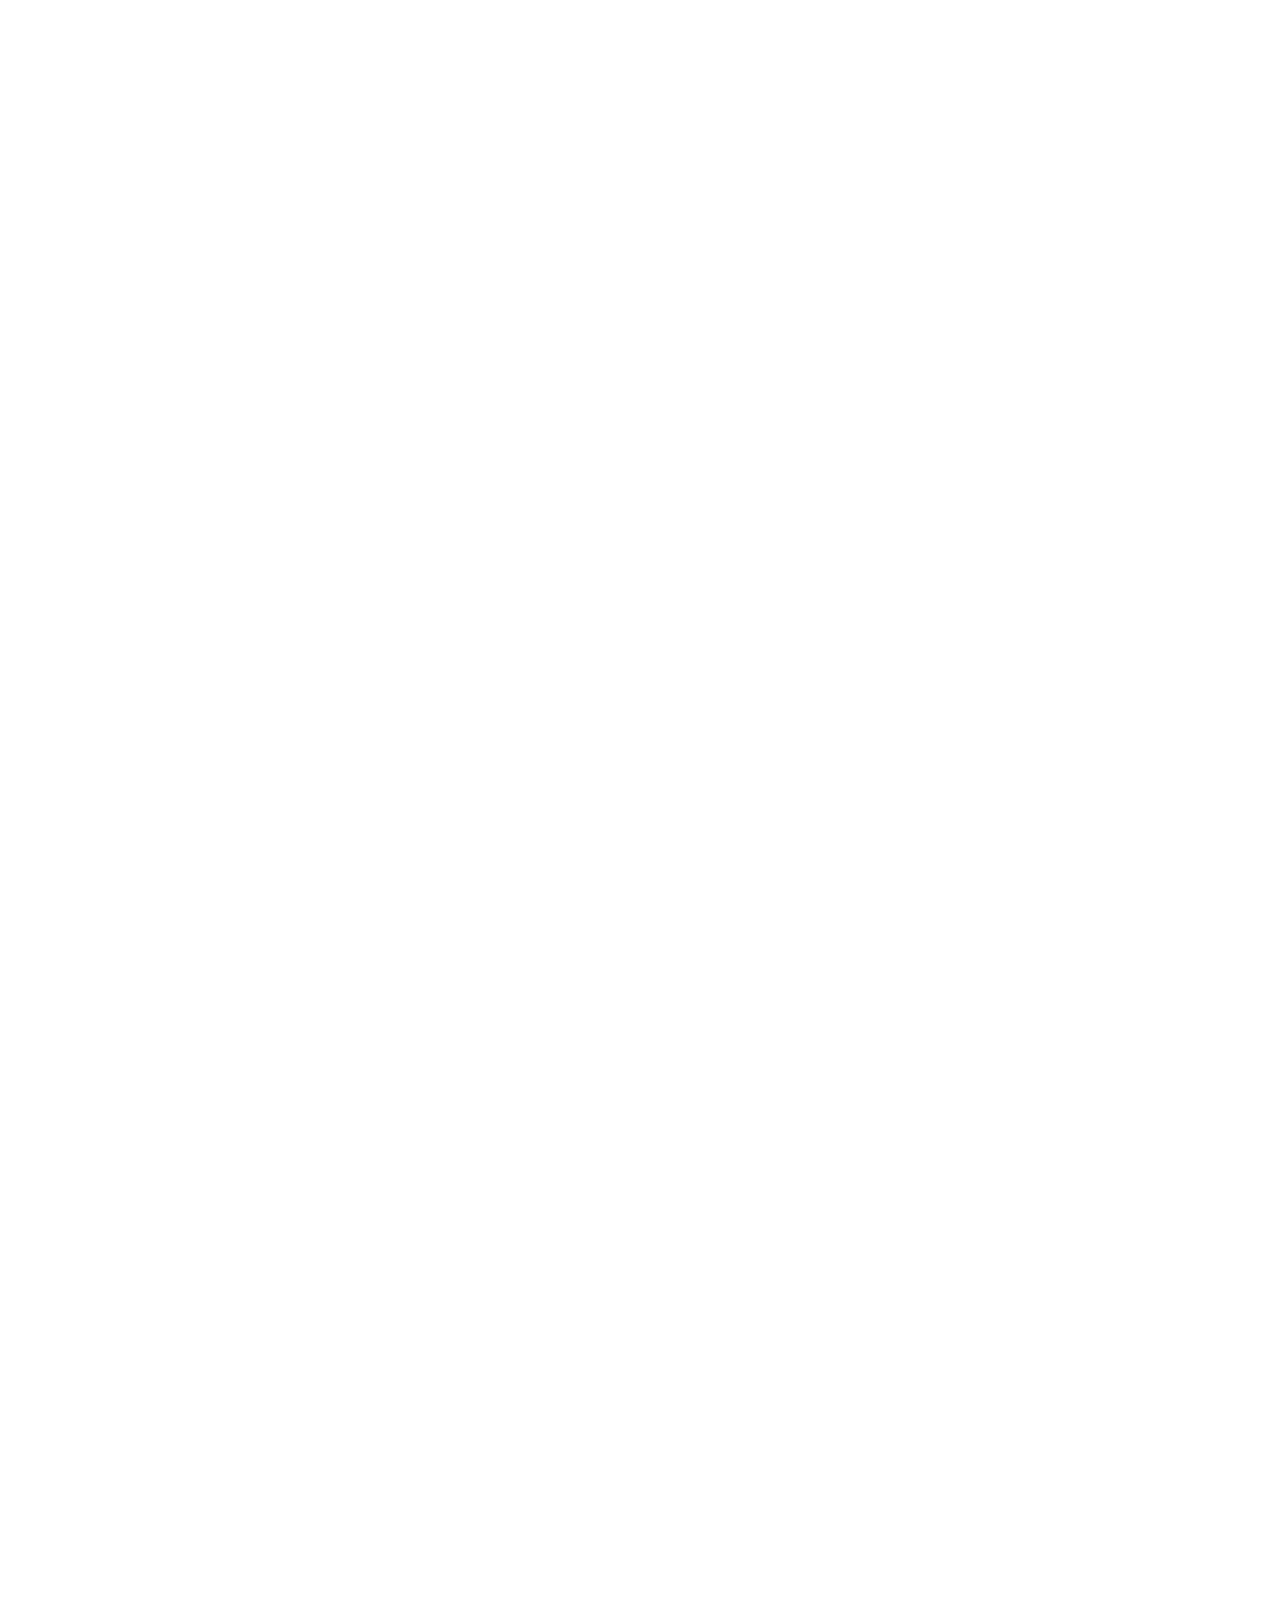
==== index.html @ 8cda7e0b "Add files via upload" ====
<!DOCTYPE html><html lang="en" class="scroll-smooth"><head><meta charSet="utf-8"/><meta name="viewport" content="width=device-width, initial-scale=1"/><link rel="preload" as="image" href="/profile.jpg"/><link rel="stylesheet" href="/_next/static/css/92b53c90e215dddf.css" data-precedence="next"/><link rel="preload" as="script" fetchPriority="low" href="/_next/static/chunks/webpack-af78f5c2c11af041.js"/><script src="/_next/static/chunks/4bd1b696-70b6d399998de86a.js" async=""></script><script src="/_next/static/chunks/684-5aaa8290a129f299.js" async=""></script><script src="/_next/static/chunks/main-app-6efc9296d5062d19.js" async=""></script><script src="/_next/static/chunks/17-9c04c9413a9f9f1f.js" async=""></script><script src="/_next/static/chunks/874-6cc630662f3664af.js" async=""></script><script src="/_next/static/chunks/862-15038af301665bb3.js" async=""></script><script src="/_next/static/chunks/app/layout-22f9a15f3161354b.js" async=""></script><script src="/_next/static/chunks/178-595a94b9af1e67b5.js" async=""></script><script src="/_next/static/chunks/748-b0753eeaf12cb586.js" async=""></script><script src="/_next/static/chunks/app/page-ce5d9bf1e720b2d7.js" async=""></script><link rel="icon" href="/favicon.svg" type="image/svg+xml"/><link rel="dns-prefetch" href="https://google-fonts.jialeliu.com"/><link rel="preconnect" href="https://google-fonts.jialeliu.com" crossorigin=""/><link rel="preload" as="style" href="https://google-fonts.jialeliu.com/css2?family=Inter:wght@300;400;500;600;700&amp;family=Crimson+Text:ital,wght@0,400;0,600;1,400&amp;display=swap"/><link rel="stylesheet" id="gfonts-css" href="https://google-fonts.jialeliu.com/css2?family=Inter:wght@300;400;500;600;700&amp;family=Crimson+Text:ital,wght@0,400;0,600;1,400&amp;display=swap" media="print"/><script>
              (function(){
                var l = document.getElementById('gfonts-css');
                if (!l) return;
                if (l.media !== 'all') {
                  l.addEventListener('load', function(){ try { l.media = 'all'; } catch(e){} });
                }
              })();
            </script><noscript><link rel="stylesheet" href="https://google-fonts.jialeliu.com/css2?family=Inter:wght@300;400;500;600;700&amp;family=Crimson+Text:ital,wght@0,400;0,600;1,400&amp;display=swap"/></noscript><script>
              try {
                const theme = localStorage.getItem('theme-storage');
                const parsed = theme ? JSON.parse(theme) : null;
                const setting = parsed?.state?.theme || 'system';
                const prefersDark = typeof window !== 'undefined' && window.matchMedia && window.matchMedia('(prefers-color-scheme: dark)').matches;
                const effective = setting === 'dark' ? 'dark' : (setting === 'light' ? 'light' : (prefersDark ? 'dark' : 'light'));
                var root = document.documentElement;
                root.classList.add(effective);
                root.setAttribute('data-theme', effective);
              } catch (e) {
                var root = document.documentElement;
                root.classList.add('light');
                root.setAttribute('data-theme', 'light');
              }
            </script><title>Haofan Cao</title><meta name="description" content="Undergraduate student at the University of Leeds."/><meta name="author" content="Haofan Cao"/><meta name="keywords" content="Haofan Cao,PhD,Research,University of Leeds"/><meta name="creator" content="Haofan Cao"/><meta name="publisher" content="Haofan Cao"/><meta property="og:title" content="Haofan Cao"/><meta property="og:description" content="Undergraduate student at the University of Leeds."/><meta property="og:site_name" content="Haofan Cao&#x27;s Academic Website"/><meta property="og:locale" content="en_US"/><meta property="og:type" content="website"/><meta name="twitter:card" content="summary"/><meta name="twitter:title" content="Haofan Cao"/><meta name="twitter:description" content="Undergraduate student at the University of Leeds."/><link rel="icon" href="/favicon.svg"/><script>document.querySelectorAll('body link[rel="icon"], body link[rel="apple-touch-icon"]').forEach(el => document.head.appendChild(el))</script><script src="/_next/static/chunks/polyfills-42372ed130431b0a.js" noModule=""></script></head><body class="font-sans antialiased"><div style="visibility:hidden"><nav class="fixed top-0 left-0 right-0 z-50" data-headlessui-state=""><div class="transition-all duration-300 ease-out bg-transparent" style="transform:translateY(-100px)"><div class="max-w-7xl mx-auto px-4 sm:px-6 lg:px-8"><div class="flex justify-between items-center h-16 lg:h-20"><div class="flex-shrink-0" tabindex="0"><a class="text-xl lg:text-2xl font-serif font-semibold text-primary hover:text-accent transition-colors duration-200" href="/">Haofan Cao</a></div><div class="hidden lg:block"><div class="ml-10 flex items-center space-x-8"><div class="flex items-baseline space-x-8"><a class="relative px-3 py-2 text-sm font-medium transition-all duration-200 rounded hover:bg-accent/10 hover:shadow-sm text-primary" href="/"><span class="relative z-10">About</span><div class="absolute inset-0 bg-accent/10 rounded-lg"></div></a><a class="relative px-3 py-2 text-sm font-medium transition-all duration-200 rounded hover:bg-accent/10 hover:shadow-sm text-neutral-600 hover:text-primary" href="/publications/"><span class="relative z-10">Publications</span></a><a class="relative px-3 py-2 text-sm font-medium transition-all duration-200 rounded hover:bg-accent/10 hover:shadow-sm text-neutral-600 hover:text-primary" href="/teaching/"><span class="relative z-10">Teaching</span></a><a class="relative px-3 py-2 text-sm font-medium transition-all duration-200 rounded hover:bg-accent/10 hover:shadow-sm text-neutral-600 hover:text-primary" href="/awards/"><span class="relative z-10">Awards</span></a><a class="relative px-3 py-2 text-sm font-medium transition-all duration-200 rounded hover:bg-accent/10 hover:shadow-sm text-neutral-600 hover:text-primary" href="/services/"><span class="relative z-10">Services</span></a><a class="relative px-3 py-2 text-sm font-medium transition-all duration-200 rounded hover:bg-accent/10 hover:shadow-sm text-neutral-600 hover:text-primary" href="/cv/"><span class="relative z-10">CV</span></a></div><div class="flex items-center justify-center w-10 h-10 rounded-lg border border-neutral-200 dark:border-[rgba(148,163,184,0.24)] bg-background dark:bg-neutral-800"><div class="w-4 h-4 rounded-full bg-neutral-300 animate-pulse"></div></div></div></div><div class="lg:hidden flex items-center space-x-2"><div class="flex items-center justify-center w-10 h-10 rounded-lg border border-neutral-200 dark:border-[rgba(148,163,184,0.24)] bg-background dark:bg-neutral-800"><div class="w-4 h-4 rounded-full bg-neutral-300 animate-pulse"></div></div><button class="inline-flex items-center justify-center p-2 rounded-md text-neutral-600 hover:text-primary hover:bg-neutral-100 dark:hover:bg-neutral-800 focus:outline-none focus:ring-2 focus:ring-inset focus:ring-accent transition-colors duration-200" id="headlessui-disclosure-button-«R5pdb»" type="button" aria-expanded="false" data-headlessui-state=""><span class="sr-only">Open main menu</span><div><svg xmlns="http://www.w3.org/2000/svg" fill="none" viewBox="0 0 24 24" stroke-width="1.5" stroke="currentColor" aria-hidden="true" data-slot="icon" class="block h-6 w-6"><path stroke-linecap="round" stroke-linejoin="round" d="M3.75 6.75h16.5M3.75 12h16.5m-16.5 5.25h16.5"></path></svg></div></button></div></div></div></div></nav><main class="min-h-screen pt-16 lg:pt-20"><div class="max-w-6xl mx-auto px-4 sm:px-6 lg:px-8 py-8 bg-background min-h-screen"><div class="grid grid-cols-1 lg:grid-cols-3 gap-12"><div class="lg:col-span-1"><div class="sticky top-8" style="opacity:0;transform:translateY(20px)"><div class="w-64 h-64 mx-auto mb-6 rounded-2xl overflow-hidden shadow-lg hover:shadow-xl transition-all duration-200 hover:scale-105"><img alt="Haofan Cao" width="256" height="256" decoding="async" data-nimg="1" class="w-full h-full object-cover object-[32%_center]" style="color:transparent" src="/profile.jpg"/></div><div class="text-center mb-6"><h1 class="text-3xl font-serif font-bold text-primary mb-2">Haofan Cao</h1><p class="text-lg text-accent font-medium mb-1">Undergraduate Student</p><p class="text-neutral-600 mb-2">University of Leeds</p></div><div class="flex flex-wrap justify-center gap-3 sm:gap-4 mb-6 relative px-2"><div class="relative"><button class="p-2 sm:p-2 transition-colors duration-200 text-neutral-600 dark:text-neutral-400 hover:text-accent" aria-label="Email"><svg xmlns="http://www.w3.org/2000/svg" fill="none" viewBox="0 0 24 24" stroke-width="1.5" stroke="currentColor" aria-hidden="true" data-slot="icon" class="h-5 w-5"><path stroke-linecap="round" stroke-linejoin="round" d="M21.75 6.75v10.5a2.25 2.25 0 0 1-2.25 2.25h-15a2.25 2.25 0 0 1-2.25-2.25V6.75m19.5 0A2.25 2.25 0 0 0 19.5 4.5h-15a2.25 2.25 0 0 0-2.25 2.25m19.5 0v.243a2.25 2.25 0 0 1-1.07 1.916l-7.5 4.615a2.25 2.25 0 0 1-2.36 0L3.32 8.91a2.25 2.25 0 0 1-1.07-1.916V6.75"></path></svg></button></div><div class="relative"><button class="p-2 sm:p-2 transition-colors duration-200 text-neutral-600 dark:text-neutral-400 hover:text-accent" aria-label="Location"><svg xmlns="http://www.w3.org/2000/svg" fill="none" viewBox="0 0 24 24" stroke-width="1.5" stroke="currentColor" aria-hidden="true" data-slot="icon" class="h-5 w-5"><path stroke-linecap="round" stroke-linejoin="round" d="M15 10.5a3 3 0 1 1-6 0 3 3 0 0 1 6 0Z"></path><path stroke-linecap="round" stroke-linejoin="round" d="M19.5 10.5c0 7.142-7.5 11.25-7.5 11.25S4.5 17.642 4.5 10.5a7.5 7.5 0 1 1 15 0Z"></path></svg></button></div><a href="https://scholar.google.com" target="_blank" rel="noopener noreferrer" class="p-2 sm:p-2 text-neutral-600 dark:text-neutral-400 hover:text-accent transition-colors duration-200" aria-label="Google Scholar"><svg xmlns="http://www.w3.org/2000/svg" fill="none" viewBox="0 0 24 24" stroke-width="1.5" stroke="currentColor" aria-hidden="true" data-slot="icon" class="h-5 w-5"><path stroke-linecap="round" stroke-linejoin="round" d="M4.26 10.147a60.438 60.438 0 0 0-.491 6.347A48.62 48.62 0 0 1 12 20.904a48.62 48.62 0 0 1 8.232-4.41 60.46 60.46 0 0 0-.491-6.347m-15.482 0a50.636 50.636 0 0 0-2.658-.813A59.906 59.906 0 0 1 12 3.493a59.903 59.903 0 0 1 10.399 5.84c-.896.248-1.783.52-2.658.814m-15.482 0A50.717 50.717 0 0 1 12 13.489a50.702 50.702 0 0 1 7.74-3.342M6.75 15a.75.75 0 1 0 0-1.5.75.75 0 0 0 0 1.5Zm0 0v-3.675A55.378 55.378 0 0 1 12 8.443m-7.007 11.55A5.981 5.981 0 0 0 6.75 15.75v-1.5"></path></svg></a><a href="https://orcid.org" target="_blank" rel="noopener noreferrer" class="p-2 sm:p-2 text-neutral-600 dark:text-neutral-400 hover:text-accent transition-colors duration-200" aria-label="ORCID"><svg viewBox="0 0 24 24" fill="currentColor" class="h-5 w-5" xmlns="http://www.w3.org/2000/svg"><path d="M12 0C5.372 0 0 5.372 0 12s5.372 12 12 12 12-5.372 12-12S18.628 0 12 0zM7.369 4.378c.525 0 .947.431.947.947s-.422.947-.947.947a.95.95 0 0 1-.947-.947c0-.525.422-.947.947-.947zm-.722 3.038h1.444v10.041H6.647V7.416zm3.562 0h3.9c3.712 0 5.344 2.653 5.344 5.025 0 2.578-2.016 5.025-5.325 5.025h-3.919V7.416zm1.444 1.303v7.444h2.297c3.272 0 4.022-2.484 4.022-3.722 0-2.016-1.284-3.722-4.097-3.722h-2.222z"></path></svg></a><a href="https://github.com/HaofanCao/" target="_blank" rel="noopener noreferrer" class="p-2 sm:p-2 text-neutral-600 dark:text-neutral-400 hover:text-accent transition-colors duration-200" aria-label="GitHub"><svg xmlns="http://www.w3.org/2000/svg" width="24" height="24" viewBox="0 0 24 24" fill="none" stroke="currentColor" stroke-width="2" stroke-linecap="round" stroke-linejoin="round" class="lucide lucide-github h-5 w-5" aria-hidden="true"><path d="M15 22v-4a4.8 4.8 0 0 0-1-3.5c3 0 6-2 6-5.5.08-1.25-.27-2.48-1-3.5.28-1.15.28-2.35 0-3.5 0 0-1 0-3 1.5-2.64-.5-5.36-.5-8 0C6 2 5 2 5 2c-.3 1.15-.3 2.35 0 3.5A5.403 5.403 0 0 0 4 9c0 3.5 3 5.5 6 5.5-.39.49-.68 1.05-.85 1.65-.17.6-.22 1.23-.15 1.85v4"></path><path d="M9 18c-4.51 2-5-2-7-2"></path></svg></a><a href="https://linkedin.com" target="_blank" rel="noopener noreferrer" class="p-2 sm:p-2 text-neutral-600 dark:text-neutral-400 hover:text-accent transition-colors duration-200" aria-label="LinkedIn"><svg xmlns="http://www.w3.org/2000/svg" width="24" height="24" viewBox="0 0 24 24" fill="none" stroke="currentColor" stroke-width="2" stroke-linecap="round" stroke-linejoin="round" class="lucide lucide-linkedin h-5 w-5" aria-hidden="true"><path d="M16 8a6 6 0 0 1 6 6v7h-4v-7a2 2 0 0 0-2-2 2 2 0 0 0-2 2v7h-4v-7a6 6 0 0 1 6-6z"></path><rect width="4" height="12" x="2" y="9"></rect><circle cx="4" cy="4" r="2"></circle></svg></a></div><div class="bg-neutral-100 dark:bg-neutral-800 rounded-lg p-4 mb-6 hover:shadow-lg transition-all duration-200 hover:scale-[1.02]"><h3 class="font-semibold text-primary mb-3">Research Interests</h3><div class="space-y-2 text-sm text-neutral-700 dark:text-neutral-500"><div>Robotics</div><div>Embodied AI</div><div>Robot Learning</div><div>Computer Vision</div></div></div><div class="flex justify-center"><div class="relative"><button class="flex items-center space-x-2 px-4 py-2 rounded-lg font-medium text-sm transition-all duration-200 bg-neutral-100 dark:bg-neutral-800 text-neutral-700 dark:text-neutral-500 hover:bg-red-50 dark:hover:bg-red-900/20 hover:text-red-600 dark:hover:text-red-400 cursor-pointer" tabindex="0"><svg xmlns="http://www.w3.org/2000/svg" fill="none" viewBox="0 0 24 24" stroke-width="1.5" stroke="currentColor" aria-hidden="true" data-slot="icon" class="h-4 w-4"><path stroke-linecap="round" stroke-linejoin="round" d="M21 8.25c0-2.485-2.099-4.5-4.688-4.5-1.935 0-3.597 1.126-4.312 2.733-.715-1.607-2.377-2.733-4.313-2.733C5.1 3.75 3 5.765 3 8.25c0 7.22 9 12 9 12s9-4.78 9-12Z"></path></svg><span>Like</span></button></div></div></div></div><div class="lg:col-span-2 space-y-8"><section id="about" class="scroll-mt-24 space-y-8"><section style="opacity:0;transform:translateY(20px)"><h2 class="text-2xl font-serif font-bold text-primary mb-4">About</h2><div class="text-neutral-700 dark:text-neutral-600 leading-relaxed"><p class="mb-4 last:mb-0">I am a Undergraduate student at the School of Mechanical Engineering, University of Leeds, advised by <a href="https://example.com" node="[object Object]" target="_blank" rel="noopener noreferrer" class="text-accent font-medium transition-all duration-200 rounded hover:bg-accent/10 hover:shadow-sm">Prof. Advisor One</a> and <a href="https://example.com" node="[object Object]" target="_blank" rel="noopener noreferrer" class="text-accent font-medium transition-all duration-200 rounded hover:bg-accent/10 hover:shadow-sm">Dr. Advisor Two</a>.</p>
<p class="mb-4 last:mb-0">My current research interests lie at the intersection of <strong class="font-semibold text-primary">Robotics, Computer Vision, and Machine Learning</strong>. I am particularly focused on:</p>
<ul class="list-disc list-inside mb-4 space-y-1 ml-4">
<li class="mb-1"><strong class="font-semibold text-primary">Robot Learning:</strong> Developing robust policies for manipulation.</li>
<li class="mb-1"><strong class="font-semibold text-primary">Multimodal Learning:</strong> Leveraging diverse sensory data for better perception and interaction.</li>
<li class="mb-1"><strong class="font-semibold text-primary">VLA Models (Vision-Language-Action):</strong> Bridging the gap between high-level semantic understanding and low-level control.</li>
</ul>
<p class="mb-4 last:mb-0">I am currently investigating how advanced <strong class="font-semibold text-primary">generative models</strong> (e.g., Diffusion, Flow Matching, Drifting Models) can be adapted for <strong class="font-semibold text-primary">robot control</strong> tasks.</p></div></section><section style="opacity:0;transform:translateY(20px)"><div class="flex items-center justify-between mb-4"><h2 class="text-2xl font-serif font-bold text-primary">Selected Publications</h2><a class="text-accent hover:text-accent-dark text-sm font-medium transition-all duration-200 rounded hover:bg-accent/10 hover:shadow-sm" href="/publications/">View All →</a></div><div class="space-y-4"><div class="bg-neutral-50 dark:bg-neutral-800 p-4 rounded-lg shadow-sm border border-neutral-200 dark:border-[rgba(148,163,184,0.24)] hover:shadow-lg transition-all duration-200 hover:scale-[1.02]" style="opacity:0;transform:translateY(20px)"><h3 class="font-semibold text-primary mb-2 leading-tight">Algorithmic Complexity of Tensor Network Contractions in Many-Body Localization</h3><p class="text-sm text-neutral-600 dark:text-neutral-500 mb-1"><span><span class=" ">Jiale Liu</span>, </span><span><span class=" ">Ada Lovelace</span><sup class="ml-0 text-neutral-600 dark:text-neutral-500">†</sup></span></p><p class="text-sm text-neutral-600 dark:text-neutral-500 mb-2">Physical Review E</p><p class="text-sm text-neutral-500 dark:text-neutral-500 line-clamp-2">Complexity analysis of tensor network contractions in MBL systems, identifying a complexity phase transition and proposing an adaptive algorithm.</p></div><div class="bg-neutral-50 dark:bg-neutral-800 p-4 rounded-lg shadow-sm border border-neutral-200 dark:border-[rgba(148,163,184,0.24)] hover:shadow-lg transition-all duration-200 hover:scale-[1.02]" style="opacity:0;transform:translateY(20px)"><h3 class="font-semibold text-primary mb-2 leading-tight">Numerical Stability Analysis of High-Order Runge-Kutta Methods in Quantum Dynamics</h3><p class="text-sm text-neutral-600 dark:text-neutral-500 mb-1"><span><span class=" ">Jiale Liu</span>, </span><span><span class=" ">Sarah O&#x27;Connor</span><sup class="ml-0 text-neutral-600 dark:text-neutral-500">†</sup></span></p><p class="text-sm text-neutral-600 dark:text-neutral-500 mb-2">Journal of Computational Physics</p><p class="text-sm text-neutral-500 dark:text-neutral-500 line-clamp-2">A rigorous analysis of numerical stability boundaries for high-order Runge-Kutta integrators in the context of time-dependent quantum mechanics.</p></div><div class="bg-neutral-50 dark:bg-neutral-800 p-4 rounded-lg shadow-sm border border-neutral-200 dark:border-[rgba(148,163,184,0.24)] hover:shadow-lg transition-all duration-200 hover:scale-[1.02]" style="opacity:0;transform:translateY(20px)"><h3 class="font-semibold text-primary mb-2 leading-tight">Monte Carlo Simulations of Phase Transitions in 2D Ising Models on Non-Euclidean Lattices</h3><p class="text-sm text-neutral-600 dark:text-neutral-500 mb-1"><span><span class=" ">Charlie Brown</span>, </span><span><span class=" ">Jiale Liu</span><sup class="ml-0 text-neutral-600 dark:text-neutral-500">†</sup></span></p><p class="text-sm text-neutral-600 dark:text-neutral-500 mb-2">2023 International Conference on Computational Physics (ICCP)</p><p class="text-sm text-neutral-500 dark:text-neutral-500 line-clamp-2">Monte Carlo study revealing mean-field-like phase transitions and critical exponent deviations for Ising models on hyperbolic non-Euclidean lattices.</p></div></div></section><section style="opacity:0;transform:translateY(20px)"><h2 class="text-2xl font-serif font-bold text-primary mb-4">News</h2><div class="space-y-3"><div class="flex items-start space-x-3"><span class="text-xs text-neutral-500 mt-1 w-16 flex-shrink-0">2025-11</span><p class="text-sm text-neutral-700">Our work has been accepted by a prestigious journal 🎉</p></div><div class="flex items-start space-x-3"><span class="text-xs text-neutral-500 mt-1 w-16 flex-shrink-0">2025-09</span><p class="text-sm text-neutral-700">Starting my PhD at the University of Example</p></div></div></section></section></div></div></div><!--$--><!--/$--><!--$--><!--/$--></main><footer class="border-t border-neutral-200/50 bg-neutral-50/50 dark:bg-neutral-900/50 dark:border-neutral-700/50"><div class="max-w-6xl mx-auto px-4 sm:px-6 lg:px-8 py-6"><div class="flex flex-col sm:flex-row justify-between items-center gap-2"><p class="text-xs text-neutral-500">Last updated: <!-- -->February 17, 2026</p><p class="text-xs text-neutral-500 flex items-center"><a href="https://github.com/xyjoey/PRISM" target="_blank" rel="noopener noreferrer">Built with PRISM</a><span class="ml-2">🚀</span></p></div></div></footer></div><script src="/_next/static/chunks/webpack-af78f5c2c11af041.js" async=""></script><script>(self.__next_f=self.__next_f||[]).push([0])</script><script>self.__next_f.push([1,"1:\"$Sreact.fragment\"\n2:I[3719,[\"17\",\"static/chunks/17-9c04c9413a9f9f1f.js\",\"874\",\"static/chunks/874-6cc630662f3664af.js\",\"862\",\"static/chunks/862-15038af301665bb3.js\",\"177\",\"static/chunks/app/layout-22f9a15f3161354b.js\"],\"ThemeProvider\"]\n3:I[768,[\"17\",\"static/chunks/17-9c04c9413a9f9f1f.js\",\"874\",\"static/chunks/874-6cc630662f3664af.js\",\"862\",\"static/chunks/862-15038af301665bb3.js\",\"177\",\"static/chunks/app/layout-22f9a15f3161354b.js\"],\"default\"]\n4:I[7555,[],\"\"]\n5:I[1295,[],\"\"]\n6:I[2548,[\"17\",\"static/chunks/17-9c04c9413a9f9f1f.js\",\"874\",\"static/chunks/874-6cc630662f3664af.js\",\"862\",\"static/chunks/862-15038af301665bb3.js\",\"177\",\"static/chunks/app/layout-22f9a15f3161354b.js\"],\"default\"]\n7:I[7437,[\"17\",\"static/chunks/17-9c04c9413a9f9f1f.js\",\"178\",\"static/chunks/178-595a94b9af1e67b5.js\",\"874\",\"static/chunks/874-6cc630662f3664af.js\",\"748\",\"static/chunks/748-b0753eeaf12cb586.js\",\"974\",\"static/chunks/app/page-ce5d9bf1e720b2d7.js\"],\"default\"]\n8:I[9507,[\"17\",\"static/chunks/17-9c04c9413a9f9f1f.js\",\"178\",\"static/chunks/178-595a94b9af1e67b5.js\",\"874\",\"static/chunks/874-6cc630662f3664af.js\",\"748\",\"static/chunks/748-b0753eeaf12cb586.js\",\"974\",\"static/chunks/app/page-ce5d9bf1e720b2d7.js\"],\"default\"]\n9:I[5218,[\"17\",\"static/chunks/17-9c04c9413a9f9f1f.js\",\"178\",\"static/chunks/178-595a94b9af1e67b5.js\",\"874\",\"static/chunks/874-6cc630662f3664af.js\",\"748\",\"static/chunks/748-b0753eeaf12cb586.js\",\"974\",\"static/chunks/app/page-ce5d9bf1e720b2d7.js\"],\"default\"]\nd:I[1990,[\"17\",\"static/chunks/17-9c04c9413a9f9f1f.js\",\"178\",\"static/chunks/178-595a94b9af1e67b5.js\",\"874\",\"static/chunks/874-6cc630662f3664af.js\",\"748\",\"static/chunks/748-b0753eeaf12cb586.js\",\"974\",\"static/chunks/app/page-ce5d9bf1e720b2d7.js\"],\"default\"]\ne:I[9665,[],\"MetadataBoundary\"]\n10:I[9665,[],\"OutletBoundary\"]\n13:I[4911,[],\"AsyncMetadataOutlet\"]\n15:I[9665,[],\"ViewportBoundary\"]\n17:I[6614,[],\"\"]\n:HL[\"/_next/static/css/92b53c90e215dddf.css\",\"style\"]\na:T507,@article{liu2025algorithmic,\n  title = {Algorithmic Complexity of Tensor Network Contractions in Many-Body Localization},\n  aut"])</script><script>self.__next_f.push([1,"hor = {Jiale Liu and Ada Lovelace},\n  year = {2025},\n  month = {sep},\n  journal = {Physical Review E},\n  issn = {2470-0045},\n  publisher = {APS},\n  abstract = {Simulating the dynamics of many-body localized (MBL) systems poses a significant challenge due to the logarithmic growth of entanglement entropy. This paper analyzes the algorithmic complexity of contracting Tensor Networks, specifically Matrix Product States (MPS) and Projected Entangled Pair States (PEPS), when applied to MBL Hamiltonians. We prove that while the exact contraction is #P-complete, approximate contraction schemes based on singular value decomposition (SVD) truncation exhibit polynomial time complexity with bounded error for short-time evolution. However, we identify a \"complexity phase transition\" at the ergodic-MBL transition point, where the bond dimension required for a fixed accuracy diverges exponentially. We propose a novel adaptive bond-dimension algorithm that optimizes computational resources by exploiting the area law of entanglement in the localized phase, demonstrating superior performance on Heisenberg spin chains.},\n  doi = {10.1103/PhysRevE.112.092101}\n}b:T504,@article{liu2024stability,\n  title = {Numerical Stability Analysis of High-Order Runge-Kutta Methods in Quantum Dynamics},\n  author = {Jiale Liu and Sarah O'Connor},\n  year = {2024},\n  month = {mar},\n  journal = {Journal of Computational Physics},\n  volume = {450},\n  pages = {110832},\n  issn = {0021-9991},\n  doi = {10.1016/j.jcp.2023.110832},\n  urldate = {2024-12-02},\n  langid = {english},\n  abstract = {The precise time-evolution of quantum systems is a cornerstone of computational physics. This paper investigates the numerical stability of high-order Runge-Kutta (RK) methods when applied to the time-dependent Schrödinger equation. We derive rigorous stability boundaries for symplectic and non-symplectic RK integrators and demonstrate that specific implicit schemes preserve unitarity over extended simulation times. By analyzing the spectral properties of the Hamiltoni"])</script><script>self.__next_f.push([1,"an operator, we establish a relationship between the Courant-Friedrichs-Lewy (CFL) condition and the imaginary eigenvalues characteristic of quantum propagators. Our findings are validated through simulations of wave packet scattering and harmonic oscillator dynamics, showing that our proposed optimized RK coefficients significantly reduce phase error accumulation compared to standard integrators.}\n}c:T54a,@inproceedings{brown2023monte,\n  title = {Monte Carlo Simulations of Phase Transitions in 2D Ising Models on Non-Euclidean Lattices},\n  shorttitle = {Ising on Hyperbolic Planes},\n  booktitle = {2023 International Conference on Computational Physics (ICCP)},\n  author = {Charlie Brown and Jiale Liu},\n  year = {2023},\n  month = {dec},\n  pages = {45--52},\n  publisher = {APS},\n  address = {Tokyo, Japan},\n  doi = {10.1103/ICCP.2023.0045},\n  urldate = {2024-12-02},\n  isbn = {978-0-7354-2000-1},\n  abstract = {The behavior of spin systems on curved geometries offers a unique window into the interplay between topology and statistical mechanics. This study employs extensive Monte Carlo simulations to explore the phase transitions of the 2D Ising model mapped onto hyperbolic lattices (Poincaré disk). We utilize the Wolff cluster algorithm to overcome critical slowing down near the phase transition temperature. Our results indicate that the critical exponents on negatively curved surfaces deviate significantly from the standard Onsager solution for flat Euclidean lattices. Specifically, we observe a suppression of the correlation length divergence, suggesting a mean-field-like behavior induced by the exponential expansion of the lattice volume. These findings have implications for understanding quantum gravity models and holographic duality.}\n}"])</script><script>self.__next_f.push([1,"0:{\"P\":null,\"b\":\"3AR82R3_6hFWNsczOx-MH\",\"p\":\"\",\"c\":[\"\",\"\"],\"i\":false,\"f\":[[[\"\",{\"children\":[\"__PAGE__\",{}]},\"$undefined\",\"$undefined\",true],[\"\",[\"$\",\"$1\",\"c\",{\"children\":[[[\"$\",\"link\",\"0\",{\"rel\":\"stylesheet\",\"href\":\"/_next/static/css/92b53c90e215dddf.css\",\"precedence\":\"next\",\"crossOrigin\":\"$undefined\",\"nonce\":\"$undefined\"}]],[\"$\",\"html\",null,{\"lang\":\"en\",\"className\":\"scroll-smooth\",\"suppressHydrationWarning\":true,\"children\":[[\"$\",\"head\",null,{\"children\":[[\"$\",\"link\",null,{\"rel\":\"icon\",\"href\":\"/favicon.svg\",\"type\":\"image/svg+xml\"}],[\"$\",\"link\",null,{\"rel\":\"dns-prefetch\",\"href\":\"https://google-fonts.jialeliu.com\"}],[\"$\",\"link\",null,{\"rel\":\"preconnect\",\"href\":\"https://google-fonts.jialeliu.com\",\"crossOrigin\":\"\"}],[\"$\",\"link\",null,{\"rel\":\"preload\",\"as\":\"style\",\"href\":\"https://google-fonts.jialeliu.com/css2?family=Inter:wght@300;400;500;600;700\u0026family=Crimson+Text:ital,wght@0,400;0,600;1,400\u0026display=swap\"}],[\"$\",\"link\",null,{\"rel\":\"stylesheet\",\"id\":\"gfonts-css\",\"href\":\"https://google-fonts.jialeliu.com/css2?family=Inter:wght@300;400;500;600;700\u0026family=Crimson+Text:ital,wght@0,400;0,600;1,400\u0026display=swap\",\"media\":\"print\"}],[\"$\",\"script\",null,{\"dangerouslySetInnerHTML\":{\"__html\":\"\\n              (function(){\\n                var l = document.getElementById('gfonts-css');\\n                if (!l) return;\\n                if (l.media !== 'all') {\\n                  l.addEventListener('load', function(){ try { l.media = 'all'; } catch(e){} });\\n                }\\n              })();\\n            \"}}],[\"$\",\"noscript\",null,{\"children\":[\"$\",\"link\",null,{\"rel\":\"stylesheet\",\"href\":\"https://google-fonts.jialeliu.com/css2?family=Inter:wght@300;400;500;600;700\u0026family=Crimson+Text:ital,wght@0,400;0,600;1,400\u0026display=swap\"}]}],[\"$\",\"script\",null,{\"dangerouslySetInnerHTML\":{\"__html\":\"\\n              try {\\n                const theme = localStorage.getItem('theme-storage');\\n                const parsed = theme ? JSON.parse(theme) : null;\\n                const setting = parsed?.state?.theme || 'system';\\n                const prefersDark = typeof window !== 'undefined' \u0026\u0026 window.matchMedia \u0026\u0026 window.matchMedia('(prefers-color-scheme: dark)').matches;\\n                const effective = setting === 'dark' ? 'dark' : (setting === 'light' ? 'light' : (prefersDark ? 'dark' : 'light'));\\n                var root = document.documentElement;\\n                root.classList.add(effective);\\n                root.setAttribute('data-theme', effective);\\n              } catch (e) {\\n                var root = document.documentElement;\\n                root.classList.add('light');\\n                root.setAttribute('data-theme', 'light');\\n              }\\n            \"}}]]}],[\"$\",\"body\",null,{\"className\":\"font-sans antialiased\",\"children\":[\"$\",\"$L2\",null,{\"children\":[[\"$\",\"$L3\",null,{\"items\":[{\"title\":\"About\",\"type\":\"page\",\"target\":\"about\",\"href\":\"/\"},{\"title\":\"Publications\",\"type\":\"page\",\"target\":\"publications\",\"href\":\"/publications\"},{\"title\":\"Teaching\",\"type\":\"page\",\"target\":\"teaching\",\"href\":\"/teaching\"},{\"title\":\"Awards\",\"type\":\"page\",\"target\":\"awards\",\"href\":\"/awards\"},{\"title\":\"Services\",\"type\":\"page\",\"target\":\"services\",\"href\":\"/services\"},{\"title\":\"CV\",\"type\":\"page\",\"target\":\"cv\",\"href\":\"/cv\"}],\"siteTitle\":\"Haofan Cao\",\"enableOnePageMode\":false}],[\"$\",\"main\",null,{\"className\":\"min-h-screen pt-16 lg:pt-20\",\"children\":[\"$\",\"$L4\",null,{\"parallelRouterKey\":\"children\",\"error\":\"$undefined\",\"errorStyles\":\"$undefined\",\"errorScripts\":\"$undefined\",\"template\":[\"$\",\"$L5\",null,{}],\"templateStyles\":\"$undefined\",\"templateScripts\":\"$undefined\",\"notFound\":[[[\"$\",\"title\",null,{\"children\":\"404: This page could not be found.\"}],[\"$\",\"div\",null,{\"style\":{\"fontFamily\":\"system-ui,\\\"Segoe UI\\\",Roboto,Helvetica,Arial,sans-serif,\\\"Apple Color Emoji\\\",\\\"Segoe UI Emoji\\\"\",\"height\":\"100vh\",\"textAlign\":\"center\",\"display\":\"flex\",\"flexDirection\":\"column\",\"alignItems\":\"center\",\"justifyContent\":\"center\"},\"children\":[\"$\",\"div\",null,{\"children\":[[\"$\",\"style\",null,{\"dangerouslySetInnerHTML\":{\"__html\":\"body{color:#000;background:#fff;margin:0}.next-error-h1{border-right:1px solid rgba(0,0,0,.3)}@media (prefers-color-scheme:dark){body{color:#fff;background:#000}.next-error-h1{border-right:1px solid rgba(255,255,255,.3)}}\"}}],[\"$\",\"h1\",null,{\"className\":\"next-error-h1\",\"style\":{\"display\":\"inline-block\",\"margin\":\"0 20px 0 0\",\"padding\":\"0 23px 0 0\",\"fontSize\":24,\"fontWeight\":500,\"verticalAlign\":\"top\",\"lineHeight\":\"49px\"},\"children\":404}],[\"$\",\"div\",null,{\"style\":{\"display\":\"inline-block\"},\"children\":[\"$\",\"h2\",null,{\"style\":{\"fontSize\":14,\"fontWeight\":400,\"lineHeight\":\"49px\",\"margin\":0},\"children\":\"This page could not be found.\"}]}]]}]}]],[]],\"forbidden\":\"$undefined\",\"unauthorized\":\"$undefined\"}]}],[\"$\",\"$L6\",null,{\"lastUpdated\":\"February 17, 2026\"}]]}]}]]}]]}],{\"children\":[\"__PAGE__\",[\"$\",\"$1\",\"c\",{\"children\":[[\"$\",\"div\",null,{\"className\":\"max-w-6xl mx-auto px-4 sm:px-6 lg:px-8 py-8 bg-background min-h-screen\",\"children\":[\"$\",\"div\",null,{\"className\":\"grid grid-cols-1 lg:grid-cols-3 gap-12\",\"children\":[[\"$\",\"div\",null,{\"className\":\"lg:col-span-1\",\"children\":[\"$\",\"$L7\",null,{\"author\":{\"name\":\"Haofan Cao\",\"title\":\"Undergraduate Student\",\"institution\":\"University of Leeds\",\"avatar\":\"/profile.jpg\"},\"social\":{\"email\":\"pwkl5619@leeds.ac.uk\",\"location\":\"Leeds, UK\",\"location_url\":\"https://maps.google.com\",\"location_details\":[\"School of Mechanical Engineering,\",\"University of Leeds,\",\"Woodhouse Lane,\",\"LS2 9JT, Leeds,\",\"West Yorkshire, United Kingdom\"],\"google_scholar\":\"https://scholar.google.com\",\"orcid\":\"https://orcid.org\",\"github\":\"https://github.com/HaofanCao/\",\"linkedin\":\"https://linkedin.com\"},\"features\":{\"enable_likes\":true,\"enable_one_page_mode\":false},\"researchInterests\":[\"Robotics\",\"Embodied AI\",\"Robot Learning\",\"Computer Vision\"]}]}],[\"$\",\"div\",null,{\"className\":\"lg:col-span-2 space-y-8\",\"children\":[[\"$\",\"section\",\"about\",{\"id\":\"about\",\"className\":\"scroll-mt-24 space-y-8\",\"children\":[[[\"$\",\"$L8\",\"about\",{\"content\":\"I am a Undergraduate student at the School of Mechanical Engineering, University of Leeds, advised by [Prof. Advisor One](https://example.com) and [Dr. Advisor Two](https://example.com).\\n\\nMy current research interests lie at the intersection of **Robotics, Computer Vision, and Machine Learning**. I am particularly focused on:\\n* **Robot Learning:** Developing robust policies for manipulation.\\n* **Multimodal Learning:** Leveraging diverse sensory data for better perception and interaction.\\n* **VLA Models (Vision-Language-Action):** Bridging the gap between high-level semantic understanding and low-level control.\\n\\nI am currently investigating how advanced **generative models** (e.g., Diffusion, Flow Matching, Drifting Models) can be adapted for **robot control** tasks.\",\"title\":\"About\"}],[\"$\",\"$L9\",\"featured_publications\",{\"publications\":[{\"id\":\"liu2025algorithmic\",\"title\":\"Algorithmic Complexity of Tensor Network Contractions in Many-Body Localization\",\"authors\":[{\"name\":\"Jiale Liu\",\"isHighlighted\":false,\"isCorresponding\":false,\"isCoAuthor\":false},{\"name\":\"Ada Lovelace\",\"isHighlighted\":false,\"isCorresponding\":true,\"isCoAuthor\":false}],\"year\":2025,\"month\":\"9\",\"type\":\"journal\",\"status\":\"published\",\"tags\":[\"Tensor Networks\",\"Many-Body Localization\",\"Complexity Theory\",\"Quantum Information\"],\"keywords\":\"$0:f:0:1:2:children:1:props:children:0:props:children:props:children:1:props:children:0:props:children:0:1:props:publications:0:tags\",\"researchArea\":\"quantum-computing\",\"journal\":\"Physical Review E\",\"conference\":\"\",\"doi\":\"10.1103/PhysRevE.112.092101\",\"code\":\"https://github.com/xyjoey/Tensor_Network_Complexity_MBL\",\"abstract\":\"Simulating the dynamics of many-body localized (MBL) systems poses a significant challenge due to the logarithmic growth of entanglement entropy. This paper analyzes the algorithmic complexity of contracting Tensor Networks, specifically Matrix Product States (MPS) and Projected Entangled Pair States (PEPS), when applied to MBL Hamiltonians. We prove that while the exact contraction is #P-complete, approximate contraction schemes based on singular value decomposition (SVD) truncation exhibit polynomial time complexity with bounded error for short-time evolution. However, we identify a \\\"complexity phase transition\\\" at the ergodic-MBL transition point, where the bond dimension required for a fixed accuracy diverges exponentially. We propose a novel adaptive bond-dimension algorithm that optimizes computational resources by exploiting the area law of entanglement in the localized phase, demonstrating superior performance on Heisenberg spin chains.\",\"description\":\"Complexity analysis of tensor network contractions in MBL systems, identifying a complexity phase transition and proposing an adaptive algorithm.\",\"selected\":true,\"bibtex\":\"$a\"},{\"id\":\"liu2024stability\",\"title\":\"Numerical Stability Analysis of High-Order Runge-Kutta Methods in Quantum Dynamics\",\"authors\":[{\"name\":\"Jiale Liu\",\"isHighlighted\":false,\"isCorresponding\":false,\"isCoAuthor\":false},{\"name\":\"Sarah O'Connor\",\"isHighlighted\":false,\"isCorresponding\":true,\"isCoAuthor\":false}],\"year\":2024,\"month\":\"3\",\"type\":\"journal\",\"status\":\"published\",\"tags\":[\"Computational Physics\",\"Quantum Dynamics\",\"Numerical Analysis\",\"Runge-Kutta Methods\"],\"keywords\":\"$0:f:0:1:2:children:1:props:children:0:props:children:props:children:1:props:children:0:props:children:0:1:props:publications:1:tags\",\"researchArea\":\"quantum-computing\",\"journal\":\"Journal of Computational Physics\",\"conference\":\"\",\"volume\":\"450\",\"pages\":\"110832\",\"doi\":\"10.1016/j.jcp.2023.110832\",\"abstract\":\"The precise time-evolution of quantum systems is a cornerstone of computational physics. This paper investigates the numerical stability of high-order Runge-Kutta (RK) methods when applied to the time-dependent Schrödinger equation. We derive rigorous stability boundaries for symplectic and non-symplectic RK integrators and demonstrate that specific implicit schemes preserve unitarity over extended simulation times. By analyzing the spectral properties of the Hamiltonian operator, we establish a relationship between the Courant-Friedrichs-Lewy (CFL) condition and the imaginary eigenvalues characteristic of quantum propagators. Our findings are validated through simulations of wave packet scattering and harmonic oscillator dynamics, showing that our proposed optimized RK coefficients significantly reduce phase error accumulation compared to standard integrators.\",\"description\":\"A rigorous analysis of numerical stability boundaries for high-order Runge-Kutta integrators in the context of time-dependent quantum mechanics.\",\"selected\":true,\"bibtex\":\"$b\"},{\"id\":\"brown2023monte\",\"title\":\"Monte Carlo Simulations of Phase Transitions in 2D Ising Models on Non-Euclidean Lattices\",\"authors\":[{\"name\":\"Charlie Brown\",\"isHighlighted\":false,\"isCorresponding\":false,\"isCoAuthor\":false},{\"name\":\"Jiale Liu\",\"isHighlighted\":false,\"isCorresponding\":true,\"isCoAuthor\":false}],\"year\":2023,\"month\":\"12\",\"type\":\"conference\",\"status\":\"published\",\"tags\":[\"Statistical Mechanics\",\"Monte Carlo Simulation\",\"Ising Model\",\"Non-Euclidean Geometry\"],\"keywords\":\"$0:f:0:1:2:children:1:props:children:0:props:children:props:children:1:props:children:0:props:children:0:1:props:publications:2:tags\",\"researchArea\":\"machine-learning\",\"journal\":\"\",\"conference\":\"2023 International Conference on Computational Physics (ICCP)\",\"pages\":\"45--52\",\"doi\":\"10.1103/ICCP.2023.0045\",\"abstract\":\"The behavior of spin systems on curved geometries offers a unique window into the interplay between topology and statistical mechanics. This study employs extensive Monte Carlo simulations to explore the phase transitions of the 2D Ising model mapped onto hyperbolic lattices (Poincaré disk). We utilize the Wolff cluster algorithm to overcome critical slowing down near the phase transition temperature. Our results indicate that the critical exponents on negatively curved surfaces deviate significantly from the standard Onsager solution for flat Euclidean lattices. Specifically, we observe a suppression of the correlation length divergence, suggesting a mean-field-like behavior induced by the exponential expansion of the lattice volume. These findings have implications for understanding quantum gravity models and holographic duality.\",\"description\":\"Monte Carlo study revealing mean-field-like phase transitions and critical exponent deviations for Ising models on hyperbolic non-Euclidean lattices.\",\"selected\":true,\"preview\":\"example.png\",\"bibtex\":\"$c\"}],\"title\":\"Selected Publications\",\"enableOnePageMode\":false}],[\"$\",\"$Ld\",\"news\",{\"items\":[{\"date\":\"2025-11\",\"content\":\"Our work has been accepted by a prestigious journal 🎉\"},{\"date\":\"2025-09\",\"content\":\"Starting my PhD at the University of Example\"}],\"title\":\"News\"}]],false,false,false]}]]}]]}]}],[\"$\",\"$Le\",null,{\"children\":\"$Lf\"}],null,[\"$\",\"$L10\",null,{\"children\":[\"$L11\",\"$L12\",[\"$\",\"$L13\",null,{\"promise\":\"$@14\"}]]}]]}],{},null,false]},null,false],[\"$\",\"$1\",\"h\",{\"children\":[null,[\"$\",\"$1\",\"FgE13p2Vxt68DlJIpMgf-\",{\"children\":[[\"$\",\"$L15\",null,{\"children\":\"$L16\"}],null]}],null]}],false]],\"m\":\"$undefined\",\"G\":[\"$17\",\"$undefined\"],\"s\":false,\"S\":true}\n"])</script><script>self.__next_f.push([1,"18:\"$Sreact.suspense\"\n19:I[4911,[],\"AsyncMetadata\"]\nf:[\"$\",\"$18\",null,{\"fallback\":null,\"children\":[\"$\",\"$L19\",null,{\"promise\":\"$@1a\"}]}]\n"])</script><script>self.__next_f.push([1,"12:null\n"])</script><script>self.__next_f.push([1,"16:[[\"$\",\"meta\",\"0\",{\"charSet\":\"utf-8\"}],[\"$\",\"meta\",\"1\",{\"name\":\"viewport\",\"content\":\"width=device-width, initial-scale=1\"}]]\n11:null\n"])</script><script>self.__next_f.push([1,"1a:{\"metadata\":[[\"$\",\"title\",\"0\",{\"children\":\"Haofan Cao\"}],[\"$\",\"meta\",\"1\",{\"name\":\"description\",\"content\":\"Undergraduate student at the University of Leeds.\"}],[\"$\",\"meta\",\"2\",{\"name\":\"author\",\"content\":\"Haofan Cao\"}],[\"$\",\"meta\",\"3\",{\"name\":\"keywords\",\"content\":\"Haofan Cao,PhD,Research,University of Leeds\"}],[\"$\",\"meta\",\"4\",{\"name\":\"creator\",\"content\":\"Haofan Cao\"}],[\"$\",\"meta\",\"5\",{\"name\":\"publisher\",\"content\":\"Haofan Cao\"}],[\"$\",\"meta\",\"6\",{\"property\":\"og:title\",\"content\":\"Haofan Cao\"}],[\"$\",\"meta\",\"7\",{\"property\":\"og:description\",\"content\":\"Undergraduate student at the University of Leeds.\"}],[\"$\",\"meta\",\"8\",{\"property\":\"og:site_name\",\"content\":\"Haofan Cao's Academic Website\"}],[\"$\",\"meta\",\"9\",{\"property\":\"og:locale\",\"content\":\"en_US\"}],[\"$\",\"meta\",\"10\",{\"property\":\"og:type\",\"content\":\"website\"}],[\"$\",\"meta\",\"11\",{\"name\":\"twitter:card\",\"content\":\"summary\"}],[\"$\",\"meta\",\"12\",{\"name\":\"twitter:title\",\"content\":\"Haofan Cao\"}],[\"$\",\"meta\",\"13\",{\"name\":\"twitter:description\",\"content\":\"Undergraduate student at the University of Leeds.\"}],[\"$\",\"link\",\"14\",{\"rel\":\"icon\",\"href\":\"/favicon.svg\"}]],\"error\":null,\"digest\":\"$undefined\"}\n14:{\"metadata\":\"$1a:metadata\",\"error\":null,\"digest\":\"$undefined\"}\n"])</script></body></html>
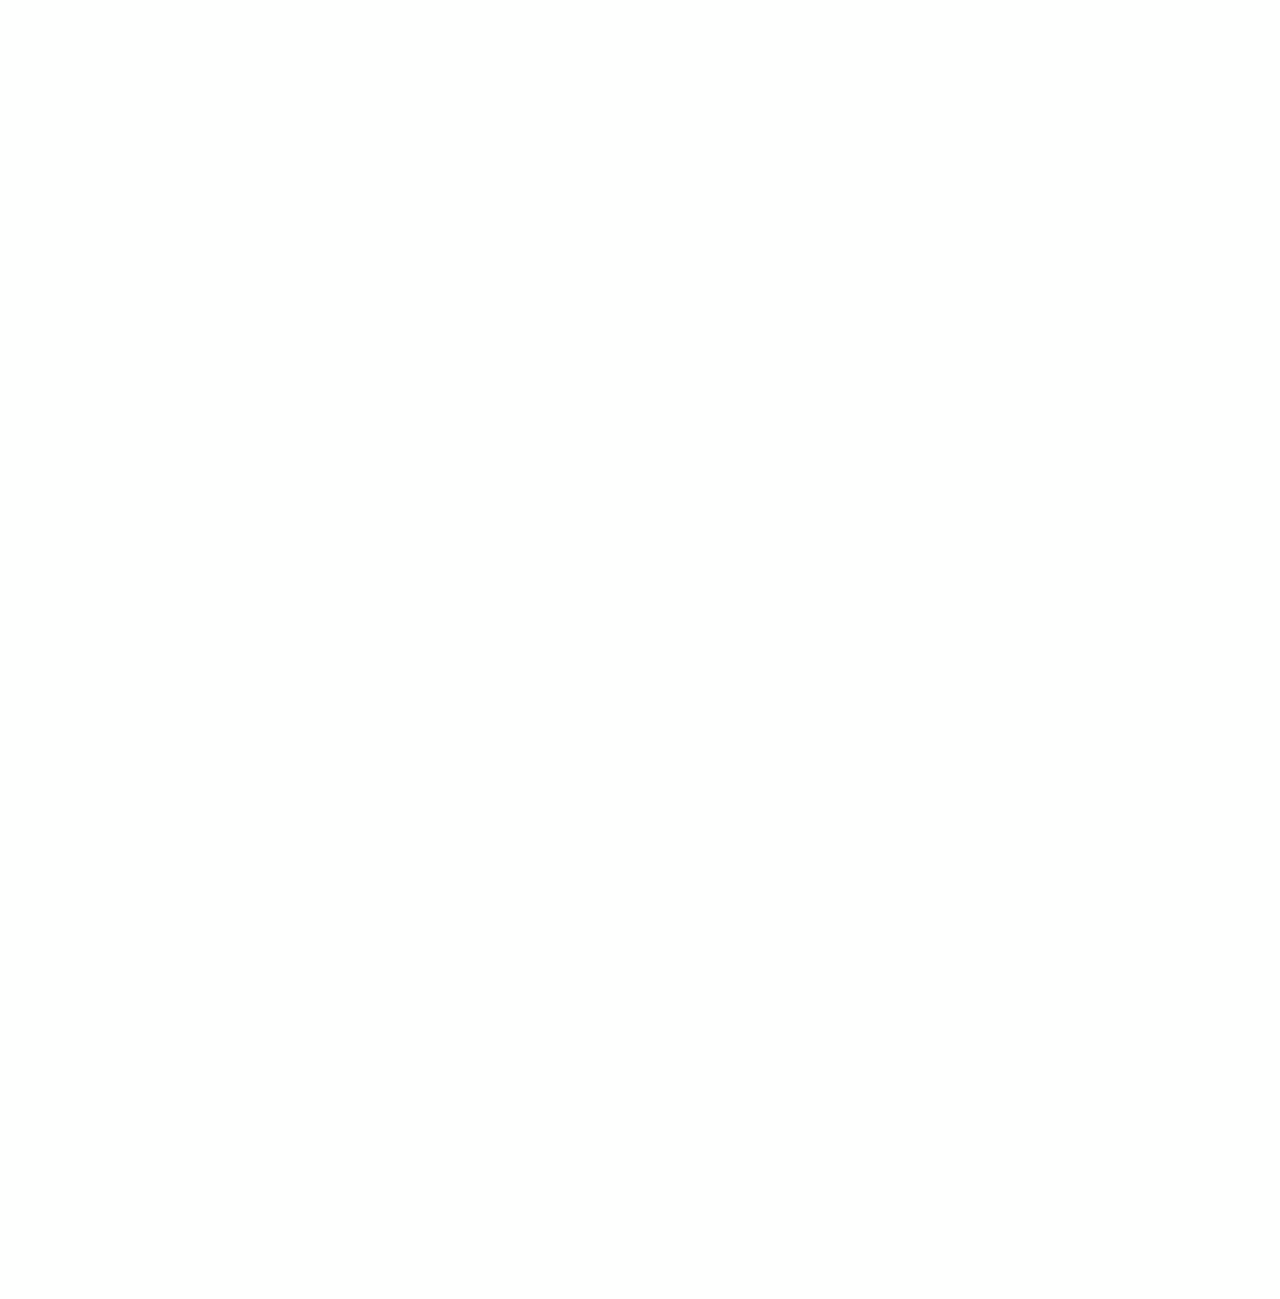
==== commit c2ede2fb: "1.0.2 @ Feb 22, 2026" ====
--- a/index.html
+++ b/index.html
@@ -28,4 +28,4 @@
 <li class="mb-1"><strong class="font-semibold text-primary">Multimodal Learning:</strong> Leveraging diverse sensory data for better perception and interaction.</li>
 <li class="mb-1"><strong class="font-semibold text-primary">VLA Models (Vision-Language-Action):</strong> Bridging the gap between high-level semantic understanding and low-level control.</li>
 </ul>
-<p class="mb-4 last:mb-0">I am currently investigating how advanced <strong class="font-semibold text-primary">generative models</strong> (e.g., Diffusion, Flow Matching, Drifting Models) can be adapted for <strong class="font-semibold text-primary">robot control</strong> tasks.</p></div></section><section style="opacity:0;transform:translateY(20px)"><div class="flex items-center justify-between mb-4"><h2 class="text-2xl font-serif font-bold text-primary">Selected Publications</h2><a class="text-accent hover:text-accent-dark text-sm font-medium transition-all duration-200 rounded hover:bg-accent/10 hover:shadow-sm" href="/publications/">View All →</a></div><div class="space-y-4"><div class="bg-neutral-50 dark:bg-neutral-800 p-4 rounded-lg shadow-sm border border-neutral-200 dark:border-[rgba(148,163,184,0.24)] hover:shadow-lg transition-all duration-200 hover:scale-[1.02]" style="opacity:0;transform:translateY(20px)"><h3 class="font-semibold text-primary mb-2 leading-tight">Algorithmic Complexity of Tensor Network Contractions in Many-Body Localization</h3><p class="text-sm text-neutral-600 dark:text-neutral-500 mb-1"><span><span class=" ">Jiale Liu</span>, </span><span><span class=" ">Ada Lovelace</span><sup class="ml-0 text-neutral-600 dark:text-neutral-500">†</sup></span></p><p class="text-sm text-neutral-600 dark:text-neutral-500 mb-2">Physical Review E</p><p class="text-sm text-neutral-500 dark:text-neutral-500 line-clamp-2">Complexity analysis of tensor network contractions in MBL systems, identifying a complexity phase transition and proposing an adaptive algorithm.</p></div><div class="bg-neutral-50 dark:bg-neutral-800 p-4 rounded-lg shadow-sm border border-neutral-200 dark:border-[rgba(148,163,184,0.24)] hover:shadow-lg transition-all duration-200 hover:scale-[1.02]" style="opacity:0;transform:translateY(20px)"><h3 class="font-semibold text-primary mb-2 leading-tight">Numerical Stability Analysis of High-Order Runge-Kutta Methods in Quantum Dynamics</h3><p class="text-sm text-neutral-600 dark:text-neutral-500 mb-1"><span><span class=" ">Jiale Liu</span>, </span><span><span class=" ">Sarah O&#x27;Connor</span><sup class="ml-0 text-neutral-600 dark:text-neutral-500">†</sup></span></p><p class="text-sm text-neutral-600 dark:text-neutral-500 mb-2">Journal of Computational Physics</p><p class="text-sm text-neutral-500 dark:text-neutral-500 line-clamp-2">A rigorous analysis of numerical stability boundaries for high-order Runge-Kutta integrators in the context of time-dependent quantum mechanics.</p></div><div class="bg-neutral-50 dark:bg-neutral-800 p-4 rounded-lg shadow-sm border border-neutral-200 dark:border-[rgba(148,163,184,0.24)] hover:shadow-lg transition-all duration-200 hover:scale-[1.02]" style="opacity:0;transform:translateY(20px)"><h3 class="font-semibold text-primary mb-2 leading-tight">Monte Carlo Simulations of Phase Transitions in 2D Ising Models on Non-Euclidean Lattices</h3><p class="text-sm text-neutral-600 dark:text-neutral-500 mb-1"><span><span class=" ">Charlie Brown</span>, </span><span><span class=" ">Jiale Liu</span><sup class="ml-0 text-neutral-600 dark:text-neutral-500">†</sup></span></p><p class="text-sm text-neutral-600 dark:text-neutral-500 mb-2">2023 International Conference on Computational Physics (ICCP)</p><p class="text-sm text-neutral-500 dark:text-neutral-500 line-clamp-2">Monte Carlo study revealing mean-field-like phase transitions and critical exponent deviations for Ising models on hyperbolic non-Euclidean lattices.</p></div></div></section><section style="opacity:0;transform:translateY(20px)"><h2 class="text-2xl font-serif font-bold text-primary mb-4">News</h2><div class="space-y-3"><div class="flex items-start space-x-3"><span class="text-xs text-neutral-500 mt-1 w-16 flex-shrink-0">2025-11</span><p class="text-sm text-neutral-700">Our work has been accepted by a prestigious journal 🎉</p></div><div class="flex items-start space-x-3"><span class="text-xs text-neutral-500 mt-1 w-16 flex-shrink-0">2025-09</span><p class="text-sm text-neutral-700">Starting my PhD at the University of Example</p></div></div></section></section></div></div></div><!--$--><!--/$--><!--$--><!--/$--></main><footer class="border-t border-neutral-200/50 bg-neutral-50/50 dark:bg-neutral-900/50 dark:border-neutral-700/50"><div class="max-w-6xl mx-auto px-4 sm:px-6 lg:px-8 py-6"><div class="flex flex-col sm:flex-row justify-between items-center gap-2"><p class="text-xs text-neutral-500">Last updated: <!-- -->February 17, 2026</p><p class="text-xs text-neutral-500 flex items-center"><a href="https://github.com/xyjoey/PRISM" target="_blank" rel="noopener noreferrer">Built with PRISM</a><span class="ml-2">🚀</span></p></div></div></footer></div><script src="/_next/static/chunks/webpack-af78f5c2c11af041.js" async=""></script><script>(self.__next_f=self.__next_f||[]).push([0])</script><script>self.__next_f.push([1,"1:\"$Sreact.fragment\"\n2:I[3719,[\"17\",\"static/chunks/17-9c04c9413a9f9f1f.js\",\"874\",\"static/chunks/874-6cc630662f3664af.js\",\"862\",\"static/chunks/862-15038af301665bb3.js\",\"177\",\"static/chunks/app/layout-22f9a15f3161354b.js\"],\"ThemeProvider\"]\n3:I[768,[\"17\",\"static/chunks/17-9c04c9413a9f9f1f.js\",\"874\",\"static/chunks/874-6cc630662f3664af.js\",\"862\",\"static/chunks/862-15038af301665bb3.js\",\"177\",\"static/chunks/app/layout-22f9a15f3161354b.js\"],\"default\"]\n4:I[7555,[],\"\"]\n5:I[1295,[],\"\"]\n6:I[2548,[\"17\",\"static/chunks/17-9c04c9413a9f9f1f.js\",\"874\",\"static/chunks/874-6cc630662f3664af.js\",\"862\",\"static/chunks/862-15038af301665bb3.js\",\"177\",\"static/chunks/app/layout-22f9a15f3161354b.js\"],\"default\"]\n7:I[7437,[\"17\",\"static/chunks/17-9c04c9413a9f9f1f.js\",\"178\",\"static/chunks/178-595a94b9af1e67b5.js\",\"874\",\"static/chunks/874-6cc630662f3664af.js\",\"748\",\"static/chunks/748-b0753eeaf12cb586.js\",\"974\",\"static/chunks/app/page-ce5d9bf1e720b2d7.js\"],\"default\"]\n8:I[9507,[\"17\",\"static/chunks/17-9c04c9413a9f9f1f.js\",\"178\",\"static/chunks/178-595a94b9af1e67b5.js\",\"874\",\"static/chunks/874-6cc630662f3664af.js\",\"748\",\"static/chunks/748-b0753eeaf12cb586.js\",\"974\",\"static/chunks/app/page-ce5d9bf1e720b2d7.js\"],\"default\"]\n9:I[5218,[\"17\",\"static/chunks/17-9c04c9413a9f9f1f.js\",\"178\",\"static/chunks/178-595a94b9af1e67b5.js\",\"874\",\"static/chunks/874-6cc630662f3664af.js\",\"748\",\"static/chunks/748-b0753eeaf12cb586.js\",\"974\",\"static/chunks/app/page-ce5d9bf1e720b2d7.js\"],\"default\"]\nd:I[1990,[\"17\",\"static/chunks/17-9c04c9413a9f9f1f.js\",\"178\",\"static/chunks/178-595a94b9af1e67b5.js\",\"874\",\"static/chunks/874-6cc630662f3664af.js\",\"748\",\"static/chunks/748-b0753eeaf12cb586.js\",\"974\",\"static/chunks/app/page-ce5d9bf1e720b2d7.js\"],\"default\"]\ne:I[9665,[],\"MetadataBoundary\"]\n10:I[9665,[],\"OutletBoundary\"]\n13:I[4911,[],\"AsyncMetadataOutlet\"]\n15:I[9665,[],\"ViewportBoundary\"]\n17:I[6614,[],\"\"]\n:HL[\"/_next/static/css/92b53c90e215dddf.css\",\"style\"]\na:T507,@article{liu2025algorithmic,\n  title = {Algorithmic Complexity of Tensor Network Contractions in Many-Body Localization},\n  aut"])</script><script>self.__next_f.push([1,"hor = {Jiale Liu and Ada Lovelace},\n  year = {2025},\n  month = {sep},\n  journal = {Physical Review E},\n  issn = {2470-0045},\n  publisher = {APS},\n  abstract = {Simulating the dynamics of many-body localized (MBL) systems poses a significant challenge due to the logarithmic growth of entanglement entropy. This paper analyzes the algorithmic complexity of contracting Tensor Networks, specifically Matrix Product States (MPS) and Projected Entangled Pair States (PEPS), when applied to MBL Hamiltonians. We prove that while the exact contraction is #P-complete, approximate contraction schemes based on singular value decomposition (SVD) truncation exhibit polynomial time complexity with bounded error for short-time evolution. However, we identify a \"complexity phase transition\" at the ergodic-MBL transition point, where the bond dimension required for a fixed accuracy diverges exponentially. We propose a novel adaptive bond-dimension algorithm that optimizes computational resources by exploiting the area law of entanglement in the localized phase, demonstrating superior performance on Heisenberg spin chains.},\n  doi = {10.1103/PhysRevE.112.092101}\n}b:T504,@article{liu2024stability,\n  title = {Numerical Stability Analysis of High-Order Runge-Kutta Methods in Quantum Dynamics},\n  author = {Jiale Liu and Sarah O'Connor},\n  year = {2024},\n  month = {mar},\n  journal = {Journal of Computational Physics},\n  volume = {450},\n  pages = {110832},\n  issn = {0021-9991},\n  doi = {10.1016/j.jcp.2023.110832},\n  urldate = {2024-12-02},\n  langid = {english},\n  abstract = {The precise time-evolution of quantum systems is a cornerstone of computational physics. This paper investigates the numerical stability of high-order Runge-Kutta (RK) methods when applied to the time-dependent Schrödinger equation. We derive rigorous stability boundaries for symplectic and non-symplectic RK integrators and demonstrate that specific implicit schemes preserve unitarity over extended simulation times. By analyzing the spectral properties of the Hamiltoni"])</script><script>self.__next_f.push([1,"an operator, we establish a relationship between the Courant-Friedrichs-Lewy (CFL) condition and the imaginary eigenvalues characteristic of quantum propagators. Our findings are validated through simulations of wave packet scattering and harmonic oscillator dynamics, showing that our proposed optimized RK coefficients significantly reduce phase error accumulation compared to standard integrators.}\n}c:T54a,@inproceedings{brown2023monte,\n  title = {Monte Carlo Simulations of Phase Transitions in 2D Ising Models on Non-Euclidean Lattices},\n  shorttitle = {Ising on Hyperbolic Planes},\n  booktitle = {2023 International Conference on Computational Physics (ICCP)},\n  author = {Charlie Brown and Jiale Liu},\n  year = {2023},\n  month = {dec},\n  pages = {45--52},\n  publisher = {APS},\n  address = {Tokyo, Japan},\n  doi = {10.1103/ICCP.2023.0045},\n  urldate = {2024-12-02},\n  isbn = {978-0-7354-2000-1},\n  abstract = {The behavior of spin systems on curved geometries offers a unique window into the interplay between topology and statistical mechanics. This study employs extensive Monte Carlo simulations to explore the phase transitions of the 2D Ising model mapped onto hyperbolic lattices (Poincaré disk). We utilize the Wolff cluster algorithm to overcome critical slowing down near the phase transition temperature. Our results indicate that the critical exponents on negatively curved surfaces deviate significantly from the standard Onsager solution for flat Euclidean lattices. Specifically, we observe a suppression of the correlation length divergence, suggesting a mean-field-like behavior induced by the exponential expansion of the lattice volume. These findings have implications for understanding quantum gravity models and holographic duality.}\n}"])</script><script>self.__next_f.push([1,"0:{\"P\":null,\"b\":\"3AR82R3_6hFWNsczOx-MH\",\"p\":\"\",\"c\":[\"\",\"\"],\"i\":false,\"f\":[[[\"\",{\"children\":[\"__PAGE__\",{}]},\"$undefined\",\"$undefined\",true],[\"\",[\"$\",\"$1\",\"c\",{\"children\":[[[\"$\",\"link\",\"0\",{\"rel\":\"stylesheet\",\"href\":\"/_next/static/css/92b53c90e215dddf.css\",\"precedence\":\"next\",\"crossOrigin\":\"$undefined\",\"nonce\":\"$undefined\"}]],[\"$\",\"html\",null,{\"lang\":\"en\",\"className\":\"scroll-smooth\",\"suppressHydrationWarning\":true,\"children\":[[\"$\",\"head\",null,{\"children\":[[\"$\",\"link\",null,{\"rel\":\"icon\",\"href\":\"/favicon.svg\",\"type\":\"image/svg+xml\"}],[\"$\",\"link\",null,{\"rel\":\"dns-prefetch\",\"href\":\"https://google-fonts.jialeliu.com\"}],[\"$\",\"link\",null,{\"rel\":\"preconnect\",\"href\":\"https://google-fonts.jialeliu.com\",\"crossOrigin\":\"\"}],[\"$\",\"link\",null,{\"rel\":\"preload\",\"as\":\"style\",\"href\":\"https://google-fonts.jialeliu.com/css2?family=Inter:wght@300;400;500;600;700\u0026family=Crimson+Text:ital,wght@0,400;0,600;1,400\u0026display=swap\"}],[\"$\",\"link\",null,{\"rel\":\"stylesheet\",\"id\":\"gfonts-css\",\"href\":\"https://google-fonts.jialeliu.com/css2?family=Inter:wght@300;400;500;600;700\u0026family=Crimson+Text:ital,wght@0,400;0,600;1,400\u0026display=swap\",\"media\":\"print\"}],[\"$\",\"script\",null,{\"dangerouslySetInnerHTML\":{\"__html\":\"\\n              (function(){\\n                var l = document.getElementById('gfonts-css');\\n                if (!l) return;\\n                if (l.media !== 'all') {\\n                  l.addEventListener('load', function(){ try { l.media = 'all'; } catch(e){} });\\n                }\\n              })();\\n            \"}}],[\"$\",\"noscript\",null,{\"children\":[\"$\",\"link\",null,{\"rel\":\"stylesheet\",\"href\":\"https://google-fonts.jialeliu.com/css2?family=Inter:wght@300;400;500;600;700\u0026family=Crimson+Text:ital,wght@0,400;0,600;1,400\u0026display=swap\"}]}],[\"$\",\"script\",null,{\"dangerouslySetInnerHTML\":{\"__html\":\"\\n              try {\\n                const theme = localStorage.getItem('theme-storage');\\n                const parsed = theme ? JSON.parse(theme) : null;\\n                const setting = parsed?.state?.theme || 'system';\\n                const prefersDark = typeof window !== 'undefined' \u0026\u0026 window.matchMedia \u0026\u0026 window.matchMedia('(prefers-color-scheme: dark)').matches;\\n                const effective = setting === 'dark' ? 'dark' : (setting === 'light' ? 'light' : (prefersDark ? 'dark' : 'light'));\\n                var root = document.documentElement;\\n                root.classList.add(effective);\\n                root.setAttribute('data-theme', effective);\\n              } catch (e) {\\n                var root = document.documentElement;\\n                root.classList.add('light');\\n                root.setAttribute('data-theme', 'light');\\n              }\\n            \"}}]]}],[\"$\",\"body\",null,{\"className\":\"font-sans antialiased\",\"children\":[\"$\",\"$L2\",null,{\"children\":[[\"$\",\"$L3\",null,{\"items\":[{\"title\":\"About\",\"type\":\"page\",\"target\":\"about\",\"href\":\"/\"},{\"title\":\"Publications\",\"type\":\"page\",\"target\":\"publications\",\"href\":\"/publications\"},{\"title\":\"Teaching\",\"type\":\"page\",\"target\":\"teaching\",\"href\":\"/teaching\"},{\"title\":\"Awards\",\"type\":\"page\",\"target\":\"awards\",\"href\":\"/awards\"},{\"title\":\"Services\",\"type\":\"page\",\"target\":\"services\",\"href\":\"/services\"},{\"title\":\"CV\",\"type\":\"page\",\"target\":\"cv\",\"href\":\"/cv\"}],\"siteTitle\":\"Haofan Cao\",\"enableOnePageMode\":false}],[\"$\",\"main\",null,{\"className\":\"min-h-screen pt-16 lg:pt-20\",\"children\":[\"$\",\"$L4\",null,{\"parallelRouterKey\":\"children\",\"error\":\"$undefined\",\"errorStyles\":\"$undefined\",\"errorScripts\":\"$undefined\",\"template\":[\"$\",\"$L5\",null,{}],\"templateStyles\":\"$undefined\",\"templateScripts\":\"$undefined\",\"notFound\":[[[\"$\",\"title\",null,{\"children\":\"404: This page could not be found.\"}],[\"$\",\"div\",null,{\"style\":{\"fontFamily\":\"system-ui,\\\"Segoe UI\\\",Roboto,Helvetica,Arial,sans-serif,\\\"Apple Color Emoji\\\",\\\"Segoe UI Emoji\\\"\",\"height\":\"100vh\",\"textAlign\":\"center\",\"display\":\"flex\",\"flexDirection\":\"column\",\"alignItems\":\"center\",\"justifyContent\":\"center\"},\"children\":[\"$\",\"div\",null,{\"children\":[[\"$\",\"style\",null,{\"dangerouslySetInnerHTML\":{\"__html\":\"body{color:#000;background:#fff;margin:0}.next-error-h1{border-right:1px solid rgba(0,0,0,.3)}@media (prefers-color-scheme:dark){body{color:#fff;background:#000}.next-error-h1{border-right:1px solid rgba(255,255,255,.3)}}\"}}],[\"$\",\"h1\",null,{\"className\":\"next-error-h1\",\"style\":{\"display\":\"inline-block\",\"margin\":\"0 20px 0 0\",\"padding\":\"0 23px 0 0\",\"fontSize\":24,\"fontWeight\":500,\"verticalAlign\":\"top\",\"lineHeight\":\"49px\"},\"children\":404}],[\"$\",\"div\",null,{\"style\":{\"display\":\"inline-block\"},\"children\":[\"$\",\"h2\",null,{\"style\":{\"fontSize\":14,\"fontWeight\":400,\"lineHeight\":\"49px\",\"margin\":0},\"children\":\"This page could not be found.\"}]}]]}]}]],[]],\"forbidden\":\"$undefined\",\"unauthorized\":\"$undefined\"}]}],[\"$\",\"$L6\",null,{\"lastUpdated\":\"February 17, 2026\"}]]}]}]]}]]}],{\"children\":[\"__PAGE__\",[\"$\",\"$1\",\"c\",{\"children\":[[\"$\",\"div\",null,{\"className\":\"max-w-6xl mx-auto px-4 sm:px-6 lg:px-8 py-8 bg-background min-h-screen\",\"children\":[\"$\",\"div\",null,{\"className\":\"grid grid-cols-1 lg:grid-cols-3 gap-12\",\"children\":[[\"$\",\"div\",null,{\"className\":\"lg:col-span-1\",\"children\":[\"$\",\"$L7\",null,{\"author\":{\"name\":\"Haofan Cao\",\"title\":\"Undergraduate Student\",\"institution\":\"University of Leeds\",\"avatar\":\"/profile.jpg\"},\"social\":{\"email\":\"pwkl5619@leeds.ac.uk\",\"location\":\"Leeds, UK\",\"location_url\":\"https://maps.google.com\",\"location_details\":[\"School of Mechanical Engineering,\",\"University of Leeds,\",\"Woodhouse Lane,\",\"LS2 9JT, Leeds,\",\"West Yorkshire, United Kingdom\"],\"google_scholar\":\"https://scholar.google.com\",\"orcid\":\"https://orcid.org\",\"github\":\"https://github.com/HaofanCao/\",\"linkedin\":\"https://linkedin.com\"},\"features\":{\"enable_likes\":true,\"enable_one_page_mode\":false},\"researchInterests\":[\"Robotics\",\"Embodied AI\",\"Robot Learning\",\"Computer Vision\"]}]}],[\"$\",\"div\",null,{\"className\":\"lg:col-span-2 space-y-8\",\"children\":[[\"$\",\"section\",\"about\",{\"id\":\"about\",\"className\":\"scroll-mt-24 space-y-8\",\"children\":[[[\"$\",\"$L8\",\"about\",{\"content\":\"I am a Undergraduate student at the School of Mechanical Engineering, University of Leeds, advised by [Prof. Advisor One](https://example.com) and [Dr. Advisor Two](https://example.com).\\n\\nMy current research interests lie at the intersection of **Robotics, Computer Vision, and Machine Learning**. I am particularly focused on:\\n* **Robot Learning:** Developing robust policies for manipulation.\\n* **Multimodal Learning:** Leveraging diverse sensory data for better perception and interaction.\\n* **VLA Models (Vision-Language-Action):** Bridging the gap between high-level semantic understanding and low-level control.\\n\\nI am currently investigating how advanced **generative models** (e.g., Diffusion, Flow Matching, Drifting Models) can be adapted for **robot control** tasks.\",\"title\":\"About\"}],[\"$\",\"$L9\",\"featured_publications\",{\"publications\":[{\"id\":\"liu2025algorithmic\",\"title\":\"Algorithmic Complexity of Tensor Network Contractions in Many-Body Localization\",\"authors\":[{\"name\":\"Jiale Liu\",\"isHighlighted\":false,\"isCorresponding\":false,\"isCoAuthor\":false},{\"name\":\"Ada Lovelace\",\"isHighlighted\":false,\"isCorresponding\":true,\"isCoAuthor\":false}],\"year\":2025,\"month\":\"9\",\"type\":\"journal\",\"status\":\"published\",\"tags\":[\"Tensor Networks\",\"Many-Body Localization\",\"Complexity Theory\",\"Quantum Information\"],\"keywords\":\"$0:f:0:1:2:children:1:props:children:0:props:children:props:children:1:props:children:0:props:children:0:1:props:publications:0:tags\",\"researchArea\":\"quantum-computing\",\"journal\":\"Physical Review E\",\"conference\":\"\",\"doi\":\"10.1103/PhysRevE.112.092101\",\"code\":\"https://github.com/xyjoey/Tensor_Network_Complexity_MBL\",\"abstract\":\"Simulating the dynamics of many-body localized (MBL) systems poses a significant challenge due to the logarithmic growth of entanglement entropy. This paper analyzes the algorithmic complexity of contracting Tensor Networks, specifically Matrix Product States (MPS) and Projected Entangled Pair States (PEPS), when applied to MBL Hamiltonians. We prove that while the exact contraction is #P-complete, approximate contraction schemes based on singular value decomposition (SVD) truncation exhibit polynomial time complexity with bounded error for short-time evolution. However, we identify a \\\"complexity phase transition\\\" at the ergodic-MBL transition point, where the bond dimension required for a fixed accuracy diverges exponentially. We propose a novel adaptive bond-dimension algorithm that optimizes computational resources by exploiting the area law of entanglement in the localized phase, demonstrating superior performance on Heisenberg spin chains.\",\"description\":\"Complexity analysis of tensor network contractions in MBL systems, identifying a complexity phase transition and proposing an adaptive algorithm.\",\"selected\":true,\"bibtex\":\"$a\"},{\"id\":\"liu2024stability\",\"title\":\"Numerical Stability Analysis of High-Order Runge-Kutta Methods in Quantum Dynamics\",\"authors\":[{\"name\":\"Jiale Liu\",\"isHighlighted\":false,\"isCorresponding\":false,\"isCoAuthor\":false},{\"name\":\"Sarah O'Connor\",\"isHighlighted\":false,\"isCorresponding\":true,\"isCoAuthor\":false}],\"year\":2024,\"month\":\"3\",\"type\":\"journal\",\"status\":\"published\",\"tags\":[\"Computational Physics\",\"Quantum Dynamics\",\"Numerical Analysis\",\"Runge-Kutta Methods\"],\"keywords\":\"$0:f:0:1:2:children:1:props:children:0:props:children:props:children:1:props:children:0:props:children:0:1:props:publications:1:tags\",\"researchArea\":\"quantum-computing\",\"journal\":\"Journal of Computational Physics\",\"conference\":\"\",\"volume\":\"450\",\"pages\":\"110832\",\"doi\":\"10.1016/j.jcp.2023.110832\",\"abstract\":\"The precise time-evolution of quantum systems is a cornerstone of computational physics. This paper investigates the numerical stability of high-order Runge-Kutta (RK) methods when applied to the time-dependent Schrödinger equation. We derive rigorous stability boundaries for symplectic and non-symplectic RK integrators and demonstrate that specific implicit schemes preserve unitarity over extended simulation times. By analyzing the spectral properties of the Hamiltonian operator, we establish a relationship between the Courant-Friedrichs-Lewy (CFL) condition and the imaginary eigenvalues characteristic of quantum propagators. Our findings are validated through simulations of wave packet scattering and harmonic oscillator dynamics, showing that our proposed optimized RK coefficients significantly reduce phase error accumulation compared to standard integrators.\",\"description\":\"A rigorous analysis of numerical stability boundaries for high-order Runge-Kutta integrators in the context of time-dependent quantum mechanics.\",\"selected\":true,\"bibtex\":\"$b\"},{\"id\":\"brown2023monte\",\"title\":\"Monte Carlo Simulations of Phase Transitions in 2D Ising Models on Non-Euclidean Lattices\",\"authors\":[{\"name\":\"Charlie Brown\",\"isHighlighted\":false,\"isCorresponding\":false,\"isCoAuthor\":false},{\"name\":\"Jiale Liu\",\"isHighlighted\":false,\"isCorresponding\":true,\"isCoAuthor\":false}],\"year\":2023,\"month\":\"12\",\"type\":\"conference\",\"status\":\"published\",\"tags\":[\"Statistical Mechanics\",\"Monte Carlo Simulation\",\"Ising Model\",\"Non-Euclidean Geometry\"],\"keywords\":\"$0:f:0:1:2:children:1:props:children:0:props:children:props:children:1:props:children:0:props:children:0:1:props:publications:2:tags\",\"researchArea\":\"machine-learning\",\"journal\":\"\",\"conference\":\"2023 International Conference on Computational Physics (ICCP)\",\"pages\":\"45--52\",\"doi\":\"10.1103/ICCP.2023.0045\",\"abstract\":\"The behavior of spin systems on curved geometries offers a unique window into the interplay between topology and statistical mechanics. This study employs extensive Monte Carlo simulations to explore the phase transitions of the 2D Ising model mapped onto hyperbolic lattices (Poincaré disk). We utilize the Wolff cluster algorithm to overcome critical slowing down near the phase transition temperature. Our results indicate that the critical exponents on negatively curved surfaces deviate significantly from the standard Onsager solution for flat Euclidean lattices. Specifically, we observe a suppression of the correlation length divergence, suggesting a mean-field-like behavior induced by the exponential expansion of the lattice volume. These findings have implications for understanding quantum gravity models and holographic duality.\",\"description\":\"Monte Carlo study revealing mean-field-like phase transitions and critical exponent deviations for Ising models on hyperbolic non-Euclidean lattices.\",\"selected\":true,\"preview\":\"example.png\",\"bibtex\":\"$c\"}],\"title\":\"Selected Publications\",\"enableOnePageMode\":false}],[\"$\",\"$Ld\",\"news\",{\"items\":[{\"date\":\"2025-11\",\"content\":\"Our work has been accepted by a prestigious journal 🎉\"},{\"date\":\"2025-09\",\"content\":\"Starting my PhD at the University of Example\"}],\"title\":\"News\"}]],false,false,false]}]]}]]}]}],[\"$\",\"$Le\",null,{\"children\":\"$Lf\"}],null,[\"$\",\"$L10\",null,{\"children\":[\"$L11\",\"$L12\",[\"$\",\"$L13\",null,{\"promise\":\"$@14\"}]]}]]}],{},null,false]},null,false],[\"$\",\"$1\",\"h\",{\"children\":[null,[\"$\",\"$1\",\"FgE13p2Vxt68DlJIpMgf-\",{\"children\":[[\"$\",\"$L15\",null,{\"children\":\"$L16\"}],null]}],null]}],false]],\"m\":\"$undefined\",\"G\":[\"$17\",\"$undefined\"],\"s\":false,\"S\":true}\n"])</script><script>self.__next_f.push([1,"18:\"$Sreact.suspense\"\n19:I[4911,[],\"AsyncMetadata\"]\nf:[\"$\",\"$18\",null,{\"fallback\":null,\"children\":[\"$\",\"$L19\",null,{\"promise\":\"$@1a\"}]}]\n"])</script><script>self.__next_f.push([1,"12:null\n"])</script><script>self.__next_f.push([1,"16:[[\"$\",\"meta\",\"0\",{\"charSet\":\"utf-8\"}],[\"$\",\"meta\",\"1\",{\"name\":\"viewport\",\"content\":\"width=device-width, initial-scale=1\"}]]\n11:null\n"])</script><script>self.__next_f.push([1,"1a:{\"metadata\":[[\"$\",\"title\",\"0\",{\"children\":\"Haofan Cao\"}],[\"$\",\"meta\",\"1\",{\"name\":\"description\",\"content\":\"Undergraduate student at the University of Leeds.\"}],[\"$\",\"meta\",\"2\",{\"name\":\"author\",\"content\":\"Haofan Cao\"}],[\"$\",\"meta\",\"3\",{\"name\":\"keywords\",\"content\":\"Haofan Cao,PhD,Research,University of Leeds\"}],[\"$\",\"meta\",\"4\",{\"name\":\"creator\",\"content\":\"Haofan Cao\"}],[\"$\",\"meta\",\"5\",{\"name\":\"publisher\",\"content\":\"Haofan Cao\"}],[\"$\",\"meta\",\"6\",{\"property\":\"og:title\",\"content\":\"Haofan Cao\"}],[\"$\",\"meta\",\"7\",{\"property\":\"og:description\",\"content\":\"Undergraduate student at the University of Leeds.\"}],[\"$\",\"meta\",\"8\",{\"property\":\"og:site_name\",\"content\":\"Haofan Cao's Academic Website\"}],[\"$\",\"meta\",\"9\",{\"property\":\"og:locale\",\"content\":\"en_US\"}],[\"$\",\"meta\",\"10\",{\"property\":\"og:type\",\"content\":\"website\"}],[\"$\",\"meta\",\"11\",{\"name\":\"twitter:card\",\"content\":\"summary\"}],[\"$\",\"meta\",\"12\",{\"name\":\"twitter:title\",\"content\":\"Haofan Cao\"}],[\"$\",\"meta\",\"13\",{\"name\":\"twitter:description\",\"content\":\"Undergraduate student at the University of Leeds.\"}],[\"$\",\"link\",\"14\",{\"rel\":\"icon\",\"href\":\"/favicon.svg\"}]],\"error\":null,\"digest\":\"$undefined\"}\n14:{\"metadata\":\"$1a:metadata\",\"error\":null,\"digest\":\"$undefined\"}\n"])</script></body></html>+<p class="mb-4 last:mb-0">I am currently investigating how advanced <strong class="font-semibold text-primary">generative models</strong> (e.g., Diffusion, Flow Matching, Drifting Models) can be adapted for <strong class="font-semibold text-primary">robot control</strong> tasks.</p></div></section><section style="opacity:0;transform:translateY(20px)"><div class="flex items-center justify-between mb-4"><h2 class="text-2xl font-serif font-bold text-primary">Selected Publications</h2><a class="text-accent hover:text-accent-dark text-sm font-medium transition-all duration-200 rounded hover:bg-accent/10 hover:shadow-sm" href="/publications/">View All →</a></div><div class="space-y-4"><div class="bg-neutral-50 dark:bg-neutral-800 p-4 rounded-lg shadow-sm border border-neutral-200 dark:border-[rgba(148,163,184,0.24)] hover:shadow-lg transition-all duration-200 hover:scale-[1.02]" style="opacity:0;transform:translateY(20px)"><h3 class="font-semibold text-primary mb-2 leading-tight">Algorithmic Complexity of Tensor Network Contractions in Many-Body Localization</h3><p class="text-sm text-neutral-600 dark:text-neutral-500 mb-1"><span><span class=" ">EXAMPLE: Jiale Liu</span>, </span><span><span class=" ">Ada Lovelace</span><sup class="ml-0 text-neutral-600 dark:text-neutral-500">†</sup></span></p><p class="text-sm text-neutral-600 dark:text-neutral-500 mb-2">Physical Review E</p><p class="text-sm text-neutral-500 dark:text-neutral-500 line-clamp-2">Complexity analysis of tensor network contractions in MBL systems, identifying a complexity phase transition and proposing an adaptive algorithm.</p></div><div class="bg-neutral-50 dark:bg-neutral-800 p-4 rounded-lg shadow-sm border border-neutral-200 dark:border-[rgba(148,163,184,0.24)] hover:shadow-lg transition-all duration-200 hover:scale-[1.02]" style="opacity:0;transform:translateY(20px)"><h3 class="font-semibold text-primary mb-2 leading-tight">Numerical Stability Analysis of High-Order Runge-Kutta Methods in Quantum Dynamics</h3><p class="text-sm text-neutral-600 dark:text-neutral-500 mb-1"><span><span class=" ">EXAMPLE</span>, </span><span><span class=" ">Sarah O&#x27;Connor</span><sup class="ml-0 text-neutral-600 dark:text-neutral-500">†</sup></span></p><p class="text-sm text-neutral-600 dark:text-neutral-500 mb-2">Journal of Computational Physics</p><p class="text-sm text-neutral-500 dark:text-neutral-500 line-clamp-2">A rigorous analysis of numerical stability boundaries for high-order Runge-Kutta integrators in the context of time-dependent quantum mechanics.</p></div><div class="bg-neutral-50 dark:bg-neutral-800 p-4 rounded-lg shadow-sm border border-neutral-200 dark:border-[rgba(148,163,184,0.24)] hover:shadow-lg transition-all duration-200 hover:scale-[1.02]" style="opacity:0;transform:translateY(20px)"><h3 class="font-semibold text-primary mb-2 leading-tight">Monte Carlo Simulations of Phase Transitions in 2D Ising Models on Non-Euclidean Lattices</h3><p class="text-sm text-neutral-600 dark:text-neutral-500 mb-1"><span><span class=" ">EXAMPLE: Charlie Brown</span>, </span><span><span class=" ">Jiale Liu</span><sup class="ml-0 text-neutral-600 dark:text-neutral-500">†</sup></span></p><p class="text-sm text-neutral-600 dark:text-neutral-500 mb-2">2023 International Conference on Computational Physics (ICCP)</p><p class="text-sm text-neutral-500 dark:text-neutral-500 line-clamp-2">Monte Carlo study revealing mean-field-like phase transitions and critical exponent deviations for Ising models on hyperbolic non-Euclidean lattices.</p></div></div></section><section style="opacity:0;transform:translateY(20px)"><h2 class="text-2xl font-serif font-bold text-primary mb-4">News</h2><div class="space-y-3"><div class="flex items-start space-x-3"><span class="text-xs text-neutral-500 mt-1 w-16 flex-shrink-0">2026-02</span><p class="text-sm text-neutral-700">Our work has been accepted by CVPR2026 🎉</p></div><div class="flex items-start space-x-3"><span class="text-xs text-neutral-500 mt-1 w-16 flex-shrink-0">2025-09</span><p class="text-sm text-neutral-700">Starting my Second Research Experience at the Southwest Jiaotong University</p></div></div></section></section></div></div></div><!--$--><!--/$--><!--$--><!--/$--></main><footer class="border-t border-neutral-200/50 bg-neutral-50/50 dark:bg-neutral-900/50 dark:border-neutral-700/50"><div class="max-w-6xl mx-auto px-4 sm:px-6 lg:px-8 py-6"><div class="flex flex-col sm:flex-row justify-between items-center gap-2"><p class="text-xs text-neutral-500">Last updated: <!-- -->February 17, 2026</p><p class="text-xs text-neutral-500 flex items-center"><a href="https://github.com/xyjoey/PRISM" target="_blank" rel="noopener noreferrer">Built with PRISM</a><span class="ml-2">🚀</span></p></div></div></footer></div><script src="/_next/static/chunks/webpack-af78f5c2c11af041.js" async=""></script><script>(self.__next_f=self.__next_f||[]).push([0])</script><script>self.__next_f.push([1,"1:\"$Sreact.fragment\"\n2:I[3719,[\"17\",\"static/chunks/17-9c04c9413a9f9f1f.js\",\"874\",\"static/chunks/874-6cc630662f3664af.js\",\"862\",\"static/chunks/862-15038af301665bb3.js\",\"177\",\"static/chunks/app/layout-22f9a15f3161354b.js\"],\"ThemeProvider\"]\n3:I[768,[\"17\",\"static/chunks/17-9c04c9413a9f9f1f.js\",\"874\",\"static/chunks/874-6cc630662f3664af.js\",\"862\",\"static/chunks/862-15038af301665bb3.js\",\"177\",\"static/chunks/app/layout-22f9a15f3161354b.js\"],\"default\"]\n4:I[7555,[],\"\"]\n5:I[1295,[],\"\"]\n6:I[2548,[\"17\",\"static/chunks/17-9c04c9413a9f9f1f.js\",\"874\",\"static/chunks/874-6cc630662f3664af.js\",\"862\",\"static/chunks/862-15038af301665bb3.js\",\"177\",\"static/chunks/app/layout-22f9a15f3161354b.js\"],\"default\"]\n7:I[7437,[\"17\",\"static/chunks/17-9c04c9413a9f9f1f.js\",\"178\",\"static/chunks/178-595a94b9af1e67b5.js\",\"874\",\"static/chunks/874-6cc630662f3664af.js\",\"748\",\"static/chunks/748-b0753eeaf12cb586.js\",\"974\",\"static/chunks/app/page-ce5d9bf1e720b2d7.js\"],\"default\"]\n8:I[9507,[\"17\",\"static/chunks/17-9c04c9413a9f9f1f.js\",\"178\",\"static/chunks/178-595a94b9af1e67b5.js\",\"874\",\"static/chunks/874-6cc630662f3664af.js\",\"748\",\"static/chunks/748-b0753eeaf12cb586.js\",\"974\",\"static/chunks/app/page-ce5d9bf1e720b2d7.js\"],\"default\"]\n9:I[5218,[\"17\",\"static/chunks/17-9c04c9413a9f9f1f.js\",\"178\",\"static/chunks/178-595a94b9af1e67b5.js\",\"874\",\"static/chunks/874-6cc630662f3664af.js\",\"748\",\"static/chunks/748-b0753eeaf12cb586.js\",\"974\",\"static/chunks/app/page-ce5d9bf1e720b2d7.js\"],\"default\"]\nd:I[1990,[\"17\",\"static/chunks/17-9c04c9413a9f9f1f.js\",\"178\",\"static/chunks/178-595a94b9af1e67b5.js\",\"874\",\"static/chunks/874-6cc630662f3664af.js\",\"748\",\"static/chunks/748-b0753eeaf12cb586.js\",\"974\",\"static/chunks/app/page-ce5d9bf1e720b2d7.js\"],\"default\"]\ne:I[9665,[],\"MetadataBoundary\"]\n10:I[9665,[],\"OutletBoundary\"]\n13:I[4911,[],\"AsyncMetadataOutlet\"]\n15:I[9665,[],\"ViewportBoundary\"]\n17:I[6614,[],\"\"]\n:HL[\"/_next/static/css/92b53c90e215dddf.css\",\"style\"]\na:T510,@article{liu2025algorithmic,\n  title = {Algorithmic Complexity of Tensor Network Contractions in Many-Body Localization},\n  aut"])</script><script>self.__next_f.push([1,"hor = {EXAMPLE: Jiale Liu and Ada Lovelace},\n  year = {2025},\n  month = {sep},\n  journal = {Physical Review E},\n  issn = {2470-0045},\n  publisher = {APS},\n  abstract = {Simulating the dynamics of many-body localized (MBL) systems poses a significant challenge due to the logarithmic growth of entanglement entropy. This paper analyzes the algorithmic complexity of contracting Tensor Networks, specifically Matrix Product States (MPS) and Projected Entangled Pair States (PEPS), when applied to MBL Hamiltonians. We prove that while the exact contraction is #P-complete, approximate contraction schemes based on singular value decomposition (SVD) truncation exhibit polynomial time complexity with bounded error for short-time evolution. However, we identify a \"complexity phase transition\" at the ergodic-MBL transition point, where the bond dimension required for a fixed accuracy diverges exponentially. We propose a novel adaptive bond-dimension algorithm that optimizes computational resources by exploiting the area law of entanglement in the localized phase, demonstrating superior performance on Heisenberg spin chains.},\n  doi = {10.1103/PhysRevE.112.092101}\n}b:T502,@article{liu2024stability,\n  title = {Numerical Stability Analysis of High-Order Runge-Kutta Methods in Quantum Dynamics},\n  author = {EXAMPLE and Sarah O'Connor},\n  year = {2024},\n  month = {mar},\n  journal = {Journal of Computational Physics},\n  volume = {450},\n  pages = {110832},\n  issn = {0021-9991},\n  doi = {10.1016/j.jcp.2023.110832},\n  urldate = {2024-12-02},\n  langid = {english},\n  abstract = {The precise time-evolution of quantum systems is a cornerstone of computational physics. This paper investigates the numerical stability of high-order Runge-Kutta (RK) methods when applied to the time-dependent Schrödinger equation. We derive rigorous stability boundaries for symplectic and non-symplectic RK integrators and demonstrate that specific implicit schemes preserve unitarity over extended simulation times. By analyzing the spectral properties of the Ha"])</script><script>self.__next_f.push([1,"miltonian operator, we establish a relationship between the Courant-Friedrichs-Lewy (CFL) condition and the imaginary eigenvalues characteristic of quantum propagators. Our findings are validated through simulations of wave packet scattering and harmonic oscillator dynamics, showing that our proposed optimized RK coefficients significantly reduce phase error accumulation compared to standard integrators.}\n}c:T553,@inproceedings{brown2023monte,\n  title = {Monte Carlo Simulations of Phase Transitions in 2D Ising Models on Non-Euclidean Lattices},\n  shorttitle = {Ising on Hyperbolic Planes},\n  booktitle = {2023 International Conference on Computational Physics (ICCP)},\n  author = {EXAMPLE: Charlie Brown and Jiale Liu},\n  year = {2023},\n  month = {dec},\n  pages = {45--52},\n  publisher = {APS},\n  address = {Tokyo, Japan},\n  doi = {10.1103/ICCP.2023.0045},\n  urldate = {2024-12-02},\n  isbn = {978-0-7354-2000-1},\n  abstract = {The behavior of spin systems on curved geometries offers a unique window into the interplay between topology and statistical mechanics. This study employs extensive Monte Carlo simulations to explore the phase transitions of the 2D Ising model mapped onto hyperbolic lattices (Poincaré disk). We utilize the Wolff cluster algorithm to overcome critical slowing down near the phase transition temperature. Our results indicate that the critical exponents on negatively curved surfaces deviate significantly from the standard Onsager solution for flat Euclidean lattices. Specifically, we observe a suppression of the correlation length divergence, suggesting a mean-field-like behavior induced by the exponential expansion of the lattice volume. These findings have implications for understanding quantum gravity models and holographic duality.}\n}"])</script><script>self.__next_f.push([1,"0:{\"P\":null,\"b\":\"FqC5DQnzF7-VWneL8aGlL\",\"p\":\"\",\"c\":[\"\",\"\"],\"i\":false,\"f\":[[[\"\",{\"children\":[\"__PAGE__\",{}]},\"$undefined\",\"$undefined\",true],[\"\",[\"$\",\"$1\",\"c\",{\"children\":[[[\"$\",\"link\",\"0\",{\"rel\":\"stylesheet\",\"href\":\"/_next/static/css/92b53c90e215dddf.css\",\"precedence\":\"next\",\"crossOrigin\":\"$undefined\",\"nonce\":\"$undefined\"}]],[\"$\",\"html\",null,{\"lang\":\"en\",\"className\":\"scroll-smooth\",\"suppressHydrationWarning\":true,\"children\":[[\"$\",\"head\",null,{\"children\":[[\"$\",\"link\",null,{\"rel\":\"icon\",\"href\":\"/favicon.svg\",\"type\":\"image/svg+xml\"}],[\"$\",\"link\",null,{\"rel\":\"dns-prefetch\",\"href\":\"https://google-fonts.jialeliu.com\"}],[\"$\",\"link\",null,{\"rel\":\"preconnect\",\"href\":\"https://google-fonts.jialeliu.com\",\"crossOrigin\":\"\"}],[\"$\",\"link\",null,{\"rel\":\"preload\",\"as\":\"style\",\"href\":\"https://google-fonts.jialeliu.com/css2?family=Inter:wght@300;400;500;600;700\u0026family=Crimson+Text:ital,wght@0,400;0,600;1,400\u0026display=swap\"}],[\"$\",\"link\",null,{\"rel\":\"stylesheet\",\"id\":\"gfonts-css\",\"href\":\"https://google-fonts.jialeliu.com/css2?family=Inter:wght@300;400;500;600;700\u0026family=Crimson+Text:ital,wght@0,400;0,600;1,400\u0026display=swap\",\"media\":\"print\"}],[\"$\",\"script\",null,{\"dangerouslySetInnerHTML\":{\"__html\":\"\\n              (function(){\\n                var l = document.getElementById('gfonts-css');\\n                if (!l) return;\\n                if (l.media !== 'all') {\\n                  l.addEventListener('load', function(){ try { l.media = 'all'; } catch(e){} });\\n                }\\n              })();\\n            \"}}],[\"$\",\"noscript\",null,{\"children\":[\"$\",\"link\",null,{\"rel\":\"stylesheet\",\"href\":\"https://google-fonts.jialeliu.com/css2?family=Inter:wght@300;400;500;600;700\u0026family=Crimson+Text:ital,wght@0,400;0,600;1,400\u0026display=swap\"}]}],[\"$\",\"script\",null,{\"dangerouslySetInnerHTML\":{\"__html\":\"\\n              try {\\n                const theme = localStorage.getItem('theme-storage');\\n                const parsed = theme ? JSON.parse(theme) : null;\\n                const setting = parsed?.state?.theme || 'system';\\n                const prefersDark = typeof window !== 'undefined' \u0026\u0026 window.matchMedia \u0026\u0026 window.matchMedia('(prefers-color-scheme: dark)').matches;\\n                const effective = setting === 'dark' ? 'dark' : (setting === 'light' ? 'light' : (prefersDark ? 'dark' : 'light'));\\n                var root = document.documentElement;\\n                root.classList.add(effective);\\n                root.setAttribute('data-theme', effective);\\n              } catch (e) {\\n                var root = document.documentElement;\\n                root.classList.add('light');\\n                root.setAttribute('data-theme', 'light');\\n              }\\n            \"}}]]}],[\"$\",\"body\",null,{\"className\":\"font-sans antialiased\",\"children\":[\"$\",\"$L2\",null,{\"children\":[[\"$\",\"$L3\",null,{\"items\":[{\"title\":\"About\",\"type\":\"page\",\"target\":\"about\",\"href\":\"/\"},{\"title\":\"Publications\",\"type\":\"page\",\"target\":\"publications\",\"href\":\"/publications\"},{\"title\":\"Teaching\",\"type\":\"page\",\"target\":\"teaching\",\"href\":\"/teaching\"},{\"title\":\"Awards\",\"type\":\"page\",\"target\":\"awards\",\"href\":\"/awards\"},{\"title\":\"Services\",\"type\":\"page\",\"target\":\"services\",\"href\":\"/services\"},{\"title\":\"CV\",\"type\":\"page\",\"target\":\"cv\",\"href\":\"/cv\"}],\"siteTitle\":\"Haofan Cao\",\"enableOnePageMode\":false}],[\"$\",\"main\",null,{\"className\":\"min-h-screen pt-16 lg:pt-20\",\"children\":[\"$\",\"$L4\",null,{\"parallelRouterKey\":\"children\",\"error\":\"$undefined\",\"errorStyles\":\"$undefined\",\"errorScripts\":\"$undefined\",\"template\":[\"$\",\"$L5\",null,{}],\"templateStyles\":\"$undefined\",\"templateScripts\":\"$undefined\",\"notFound\":[[[\"$\",\"title\",null,{\"children\":\"404: This page could not be found.\"}],[\"$\",\"div\",null,{\"style\":{\"fontFamily\":\"system-ui,\\\"Segoe UI\\\",Roboto,Helvetica,Arial,sans-serif,\\\"Apple Color Emoji\\\",\\\"Segoe UI Emoji\\\"\",\"height\":\"100vh\",\"textAlign\":\"center\",\"display\":\"flex\",\"flexDirection\":\"column\",\"alignItems\":\"center\",\"justifyContent\":\"center\"},\"children\":[\"$\",\"div\",null,{\"children\":[[\"$\",\"style\",null,{\"dangerouslySetInnerHTML\":{\"__html\":\"body{color:#000;background:#fff;margin:0}.next-error-h1{border-right:1px solid rgba(0,0,0,.3)}@media (prefers-color-scheme:dark){body{color:#fff;background:#000}.next-error-h1{border-right:1px solid rgba(255,255,255,.3)}}\"}}],[\"$\",\"h1\",null,{\"className\":\"next-error-h1\",\"style\":{\"display\":\"inline-block\",\"margin\":\"0 20px 0 0\",\"padding\":\"0 23px 0 0\",\"fontSize\":24,\"fontWeight\":500,\"verticalAlign\":\"top\",\"lineHeight\":\"49px\"},\"children\":404}],[\"$\",\"div\",null,{\"style\":{\"display\":\"inline-block\"},\"children\":[\"$\",\"h2\",null,{\"style\":{\"fontSize\":14,\"fontWeight\":400,\"lineHeight\":\"49px\",\"margin\":0},\"children\":\"This page could not be found.\"}]}]]}]}]],[]],\"forbidden\":\"$undefined\",\"unauthorized\":\"$undefined\"}]}],[\"$\",\"$L6\",null,{\"lastUpdated\":\"February 17, 2026\"}]]}]}]]}]]}],{\"children\":[\"__PAGE__\",[\"$\",\"$1\",\"c\",{\"children\":[[\"$\",\"div\",null,{\"className\":\"max-w-6xl mx-auto px-4 sm:px-6 lg:px-8 py-8 bg-background min-h-screen\",\"children\":[\"$\",\"div\",null,{\"className\":\"grid grid-cols-1 lg:grid-cols-3 gap-12\",\"children\":[[\"$\",\"div\",null,{\"className\":\"lg:col-span-1\",\"children\":[\"$\",\"$L7\",null,{\"author\":{\"name\":\"Haofan Cao\",\"title\":\"Undergraduate Student\",\"institution\":\"University of Leeds\",\"avatar\":\"/profile.jpg\"},\"social\":{\"email\":\"pwkl5619@leeds.ac.uk\",\"location\":\"Leeds, UK\",\"location_url\":\"https://maps.google.com\",\"location_details\":[\"School of Mechanical Engineering,\",\"University of Leeds,\",\"Woodhouse Lane,\",\"LS2 9JT, Leeds,\",\"West Yorkshire, United Kingdom\"],\"google_scholar\":\"https://scholar.google.com\",\"orcid\":\"https://orcid.org\",\"github\":\"https://github.com/HaofanCao/\",\"linkedin\":\"https://linkedin.com\"},\"features\":{\"enable_likes\":true,\"enable_one_page_mode\":false},\"researchInterests\":[\"Robotics\",\"Embodied AI\",\"Robot Learning\",\"Computer Vision\"]}]}],[\"$\",\"div\",null,{\"className\":\"lg:col-span-2 space-y-8\",\"children\":[[\"$\",\"section\",\"about\",{\"id\":\"about\",\"className\":\"scroll-mt-24 space-y-8\",\"children\":[[[\"$\",\"$L8\",\"about\",{\"content\":\"I am a Undergraduate student at the School of Mechanical Engineering, University of Leeds, advised by [Prof. Advisor One](https://example.com) and [Dr. Advisor Two](https://example.com).\\n\\nMy current research interests lie at the intersection of **Robotics, Computer Vision, and Machine Learning**. I am particularly focused on:\\n* **Robot Learning:** Developing robust policies for manipulation.\\n* **Multimodal Learning:** Leveraging diverse sensory data for better perception and interaction.\\n* **VLA Models (Vision-Language-Action):** Bridging the gap between high-level semantic understanding and low-level control.\\n\\nI am currently investigating how advanced **generative models** (e.g., Diffusion, Flow Matching, Drifting Models) can be adapted for **robot control** tasks.\",\"title\":\"About\"}],[\"$\",\"$L9\",\"featured_publications\",{\"publications\":[{\"id\":\"liu2025algorithmic\",\"title\":\"Algorithmic Complexity of Tensor Network Contractions in Many-Body Localization\",\"authors\":[{\"name\":\"EXAMPLE: Jiale Liu\",\"isHighlighted\":false,\"isCorresponding\":false,\"isCoAuthor\":false},{\"name\":\"Ada Lovelace\",\"isHighlighted\":false,\"isCorresponding\":true,\"isCoAuthor\":false}],\"year\":2025,\"month\":\"9\",\"type\":\"journal\",\"status\":\"published\",\"tags\":[\"Tensor Networks\",\"Many-Body Localization\",\"Complexity Theory\",\"Quantum Information\"],\"keywords\":\"$0:f:0:1:2:children:1:props:children:0:props:children:props:children:1:props:children:0:props:children:0:1:props:publications:0:tags\",\"researchArea\":\"quantum-computing\",\"journal\":\"Physical Review E\",\"conference\":\"\",\"doi\":\"10.1103/PhysRevE.112.092101\",\"code\":\"https://github.com/xyjoey/Tensor_Network_Complexity_MBL\",\"abstract\":\"Simulating the dynamics of many-body localized (MBL) systems poses a significant challenge due to the logarithmic growth of entanglement entropy. This paper analyzes the algorithmic complexity of contracting Tensor Networks, specifically Matrix Product States (MPS) and Projected Entangled Pair States (PEPS), when applied to MBL Hamiltonians. We prove that while the exact contraction is #P-complete, approximate contraction schemes based on singular value decomposition (SVD) truncation exhibit polynomial time complexity with bounded error for short-time evolution. However, we identify a \\\"complexity phase transition\\\" at the ergodic-MBL transition point, where the bond dimension required for a fixed accuracy diverges exponentially. We propose a novel adaptive bond-dimension algorithm that optimizes computational resources by exploiting the area law of entanglement in the localized phase, demonstrating superior performance on Heisenberg spin chains.\",\"description\":\"Complexity analysis of tensor network contractions in MBL systems, identifying a complexity phase transition and proposing an adaptive algorithm.\",\"selected\":true,\"bibtex\":\"$a\"},{\"id\":\"liu2024stability\",\"title\":\"Numerical Stability Analysis of High-Order Runge-Kutta Methods in Quantum Dynamics\",\"authors\":[{\"name\":\"EXAMPLE\",\"isHighlighted\":false,\"isCorresponding\":false,\"isCoAuthor\":false},{\"name\":\"Sarah O'Connor\",\"isHighlighted\":false,\"isCorresponding\":true,\"isCoAuthor\":false}],\"year\":2024,\"month\":\"3\",\"type\":\"journal\",\"status\":\"published\",\"tags\":[\"Computational Physics\",\"Quantum Dynamics\",\"Numerical Analysis\",\"Runge-Kutta Methods\"],\"keywords\":\"$0:f:0:1:2:children:1:props:children:0:props:children:props:children:1:props:children:0:props:children:0:1:props:publications:1:tags\",\"researchArea\":\"quantum-computing\",\"journal\":\"Journal of Computational Physics\",\"conference\":\"\",\"volume\":\"450\",\"pages\":\"110832\",\"doi\":\"10.1016/j.jcp.2023.110832\",\"abstract\":\"The precise time-evolution of quantum systems is a cornerstone of computational physics. This paper investigates the numerical stability of high-order Runge-Kutta (RK) methods when applied to the time-dependent Schrödinger equation. We derive rigorous stability boundaries for symplectic and non-symplectic RK integrators and demonstrate that specific implicit schemes preserve unitarity over extended simulation times. By analyzing the spectral properties of the Hamiltonian operator, we establish a relationship between the Courant-Friedrichs-Lewy (CFL) condition and the imaginary eigenvalues characteristic of quantum propagators. Our findings are validated through simulations of wave packet scattering and harmonic oscillator dynamics, showing that our proposed optimized RK coefficients significantly reduce phase error accumulation compared to standard integrators.\",\"description\":\"A rigorous analysis of numerical stability boundaries for high-order Runge-Kutta integrators in the context of time-dependent quantum mechanics.\",\"selected\":true,\"bibtex\":\"$b\"},{\"id\":\"brown2023monte\",\"title\":\"Monte Carlo Simulations of Phase Transitions in 2D Ising Models on Non-Euclidean Lattices\",\"authors\":[{\"name\":\"EXAMPLE: Charlie Brown\",\"isHighlighted\":false,\"isCorresponding\":false,\"isCoAuthor\":false},{\"name\":\"Jiale Liu\",\"isHighlighted\":false,\"isCorresponding\":true,\"isCoAuthor\":false}],\"year\":2023,\"month\":\"12\",\"type\":\"conference\",\"status\":\"published\",\"tags\":[\"Statistical Mechanics\",\"Monte Carlo Simulation\",\"Ising Model\",\"Non-Euclidean Geometry\"],\"keywords\":\"$0:f:0:1:2:children:1:props:children:0:props:children:props:children:1:props:children:0:props:children:0:1:props:publications:2:tags\",\"researchArea\":\"machine-learning\",\"journal\":\"\",\"conference\":\"2023 International Conference on Computational Physics (ICCP)\",\"pages\":\"45--52\",\"doi\":\"10.1103/ICCP.2023.0045\",\"abstract\":\"The behavior of spin systems on curved geometries offers a unique window into the interplay between topology and statistical mechanics. This study employs extensive Monte Carlo simulations to explore the phase transitions of the 2D Ising model mapped onto hyperbolic lattices (Poincaré disk). We utilize the Wolff cluster algorithm to overcome critical slowing down near the phase transition temperature. Our results indicate that the critical exponents on negatively curved surfaces deviate significantly from the standard Onsager solution for flat Euclidean lattices. Specifically, we observe a suppression of the correlation length divergence, suggesting a mean-field-like behavior induced by the exponential expansion of the lattice volume. These findings have implications for understanding quantum gravity models and holographic duality.\",\"description\":\"Monte Carlo study revealing mean-field-like phase transitions and critical exponent deviations for Ising models on hyperbolic non-Euclidean lattices.\",\"selected\":true,\"preview\":\"example.png\",\"bibtex\":\"$c\"}],\"title\":\"Selected Publications\",\"enableOnePageMode\":false}],[\"$\",\"$Ld\",\"news\",{\"items\":[{\"date\":\"2026-02\",\"content\":\"Our work has been accepted by CVPR2026 🎉\"},{\"date\":\"2025-09\",\"content\":\"Starting my Second Research Experience at the Southwest Jiaotong University\"}],\"title\":\"News\"}]],false,false,false]}]]}]]}]}],[\"$\",\"$Le\",null,{\"children\":\"$Lf\"}],null,[\"$\",\"$L10\",null,{\"children\":[\"$L11\",\"$L12\",[\"$\",\"$L13\",null,{\"promise\":\"$@14\"}]]}]]}],{},null,false]},null,false],[\"$\",\"$1\",\"h\",{\"children\":[null,[\"$\",\"$1\",\"Jhk2mXXOFOwcERubh4TIL\",{\"children\":[[\"$\",\"$L15\",null,{\"children\":\"$L16\"}],null]}],null]}],false]],\"m\":\"$undefined\",\"G\":[\"$17\",\"$undefined\"],\"s\":false,\"S\":true}\n"])</script><script>self.__next_f.push([1,"18:\"$Sreact.suspense\"\n19:I[4911,[],\"AsyncMetadata\"]\nf:[\"$\",\"$18\",null,{\"fallback\":null,\"children\":[\"$\",\"$L19\",null,{\"promise\":\"$@1a\"}]}]\n"])</script><script>self.__next_f.push([1,"12:null\n"])</script><script>self.__next_f.push([1,"16:[[\"$\",\"meta\",\"0\",{\"charSet\":\"utf-8\"}],[\"$\",\"meta\",\"1\",{\"name\":\"viewport\",\"content\":\"width=device-width, initial-scale=1\"}]]\n11:null\n"])</script><script>self.__next_f.push([1,"1a:{\"metadata\":[[\"$\",\"title\",\"0\",{\"children\":\"Haofan Cao\"}],[\"$\",\"meta\",\"1\",{\"name\":\"description\",\"content\":\"Undergraduate student at the University of Leeds.\"}],[\"$\",\"meta\",\"2\",{\"name\":\"author\",\"content\":\"Haofan Cao\"}],[\"$\",\"meta\",\"3\",{\"name\":\"keywords\",\"content\":\"Haofan Cao,PhD,Research,University of Leeds\"}],[\"$\",\"meta\",\"4\",{\"name\":\"creator\",\"content\":\"Haofan Cao\"}],[\"$\",\"meta\",\"5\",{\"name\":\"publisher\",\"content\":\"Haofan Cao\"}],[\"$\",\"meta\",\"6\",{\"property\":\"og:title\",\"content\":\"Haofan Cao\"}],[\"$\",\"meta\",\"7\",{\"property\":\"og:description\",\"content\":\"Undergraduate student at the University of Leeds.\"}],[\"$\",\"meta\",\"8\",{\"property\":\"og:site_name\",\"content\":\"Haofan Cao's Academic Website\"}],[\"$\",\"meta\",\"9\",{\"property\":\"og:locale\",\"content\":\"en_US\"}],[\"$\",\"meta\",\"10\",{\"property\":\"og:type\",\"content\":\"website\"}],[\"$\",\"meta\",\"11\",{\"name\":\"twitter:card\",\"content\":\"summary\"}],[\"$\",\"meta\",\"12\",{\"name\":\"twitter:title\",\"content\":\"Haofan Cao\"}],[\"$\",\"meta\",\"13\",{\"name\":\"twitter:description\",\"content\":\"Undergraduate student at the University of Leeds.\"}],[\"$\",\"link\",\"14\",{\"rel\":\"icon\",\"href\":\"/favicon.svg\"}]],\"error\":null,\"digest\":\"$undefined\"}\n14:{\"metadata\":\"$1a:metadata\",\"error\":null,\"digest\":\"$undefined\"}\n"])</script></body></html>
--- a/_next/static/css/92b53c90e215dddf.css
+++ b/_next/static/css/92b53c90e215dddf.css
@@ -0,0 +1 @@
+/*! tailwindcss v4.1.10 | MIT License | https://tailwindcss.com */@layer properties{@supports (((-webkit-hyphens:none)) and (not (margin-trim:inline))) or ((-moz-orient:inline) and (not (color:rgb(from red r g b)))){*,::backdrop,:after,:before{--tw-translate-x:0;--tw-translate-y:0;--tw-translate-z:0;--tw-rotate-x:initial;--tw-rotate-y:initial;--tw-rotate-z:initial;--tw-skew-x:initial;--tw-skew-y:initial;--tw-space-y-reverse:0;--tw-space-x-reverse:0;--tw-border-style:solid;--tw-leading:initial;--tw-font-weight:initial;--tw-shadow:0 0 #0000;--tw-shadow-color:initial;--tw-shadow-alpha:100%;--tw-inset-shadow:0 0 #0000;--tw-inset-shadow-color:initial;--tw-inset-shadow-alpha:100%;--tw-ring-color:initial;--tw-ring-shadow:0 0 #0000;--tw-inset-ring-color:initial;--tw-inset-ring-shadow:0 0 #0000;--tw-ring-inset:initial;--tw-ring-offset-width:0px;--tw-ring-offset-color:#fff;--tw-ring-offset-shadow:0 0 #0000;--tw-blur:initial;--tw-brightness:initial;--tw-contrast:initial;--tw-grayscale:initial;--tw-hue-rotate:initial;--tw-invert:initial;--tw-opacity:initial;--tw-saturate:initial;--tw-sepia:initial;--tw-drop-shadow:initial;--tw-drop-shadow-color:initial;--tw-drop-shadow-alpha:100%;--tw-drop-shadow-size:initial;--tw-backdrop-blur:initial;--tw-backdrop-brightness:initial;--tw-backdrop-contrast:initial;--tw-backdrop-grayscale:initial;--tw-backdrop-hue-rotate:initial;--tw-backdrop-invert:initial;--tw-backdrop-opacity:initial;--tw-backdrop-saturate:initial;--tw-backdrop-sepia:initial;--tw-duration:initial;--tw-ease:initial;--tw-scale-x:1;--tw-scale-y:1;--tw-scale-z:1}}}@layer theme{:host,:root{--font-sans:"Inter",-apple-system,BlinkMacSystemFont,"Segoe UI",Roboto,sans-serif;--color-red-50:oklch(97.1% .013 17.38);--color-red-400:oklch(70.4% .191 22.216);--color-red-600:oklch(57.7% .245 27.325);--color-red-900:oklch(39.6% .141 25.723);--color-white:#fff;--spacing:.25rem;--container-2xl:42rem;--container-3xl:48rem;--container-4xl:56rem;--container-6xl:72rem;--container-7xl:80rem;--text-xs:.75rem;--text-xs--line-height:calc(1/.75);--text-sm:.875rem;--text-sm--line-height:calc(1.25/.875);--text-base:1rem;--text-base--line-height:calc(1.5/1);--text-lg:1.125rem;--text-lg--line-height:calc(1.75/1.125);--text-xl:1.25rem;--text-xl--line-height:calc(1.75/1.25);--text-2xl:1.5rem;--text-2xl--line-height:calc(2/1.5);--text-3xl:1.875rem;--text-3xl--line-height:calc(2.25/1.875);--text-4xl:2.25rem;--text-4xl--line-height:calc(2.5/2.25);--font-weight-medium:500;--font-weight-semibold:600;--font-weight-bold:700;--leading-tight:1.25;--leading-relaxed:1.625;--radius-md:.375rem;--radius-lg:.5rem;--radius-xl:.75rem;--radius-2xl:1rem;--ease-out:cubic-bezier(0,0,.2,1);--animate-pulse:pulse 2s cubic-bezier(.4,0,.6,1)infinite;--blur-xl:24px;--aspect-video:16/9;--default-transition-duration:.15s;--default-transition-timing-function:cubic-bezier(.4,0,.2,1);--default-font-family:"Inter",-apple-system,BlinkMacSystemFont,"Segoe UI",Roboto,sans-serif;--default-mono-font-family:"SF Mono",Monaco,"Cascadia Code","Roboto Mono",Consolas,"Courier New",monospace;--line-height-normal:1.5;--shadow-glass:0 8px 32px 0 #1f26875e}}@layer base{*,::backdrop,:after,:before{box-sizing:border-box;border:0 solid;margin:0;padding:0}::file-selector-button{box-sizing:border-box;border:0 solid;margin:0;padding:0}:host,html{-webkit-text-size-adjust:100%;tab-size:4;line-height:1.5;font-family:var(--default-font-family,ui-sans-serif,system-ui,sans-serif,"Apple Color Emoji","Segoe UI Emoji","Segoe UI Symbol","Noto Color Emoji");font-feature-settings:var(--default-font-feature-settings,normal);font-variation-settings:var(--default-font-variation-settings,normal);-webkit-tap-highlight-color:transparent}hr{height:0;color:inherit;border-top-width:1px}abbr:where([title]){-webkit-text-decoration:underline dotted;text-decoration:underline dotted}h1,h2,h3,h4,h5,h6{font-size:inherit;font-weight:inherit}a{color:inherit;-webkit-text-decoration:inherit;text-decoration:inherit}b,strong{font-weight:bolder}code,kbd,pre,samp{font-family:var(--default-mono-font-family,ui-monospace,SFMono-Regular,Menlo,Monaco,Consolas,"Liberation Mono","Courier New",monospace);font-feature-settings:var(--default-mono-font-feature-settings,normal);font-variation-settings:var(--default-mono-font-variation-settings,normal);font-size:1em}small{font-size:80%}sub,sup{vertical-align:baseline;font-size:75%;line-height:0;position:relative}sub{bottom:-.25em}sup{top:-.5em}table{text-indent:0;border-color:inherit;border-collapse:collapse}:-moz-focusring{outline:auto}progress{vertical-align:baseline}summary{display:list-item}menu,ol,ul{list-style:none}audio,canvas,embed,iframe,img,object,svg,video{vertical-align:middle;display:block}img,video{max-width:100%;height:auto}button,input,optgroup,select,textarea{font:inherit;font-feature-settings:inherit;font-variation-settings:inherit;letter-spacing:inherit;color:inherit;opacity:1;background-color:#0000;border-radius:0}::file-selector-button{font:inherit;font-feature-settings:inherit;font-variation-settings:inherit;letter-spacing:inherit;color:inherit;opacity:1;background-color:#0000;border-radius:0}:where(select:is([multiple],[size])) optgroup{font-weight:bolder}:where(select:is([multiple],[size])) optgroup option{padding-inline-start:20px}::file-selector-button{margin-inline-end:4px}::placeholder{opacity:1}@supports (not ((-webkit-appearance:-apple-pay-button))) or (contain-intrinsic-size:1px){::placeholder{color:currentColor}@supports (color:color-mix(in lab,red,red)){::placeholder{color:color-mix(in oklab,currentcolor 50%,transparent)}}}textarea{resize:vertical}::-webkit-search-decoration{-webkit-appearance:none}::-webkit-date-and-time-value{min-height:1lh;text-align:inherit}::-webkit-datetime-edit{display:inline-flex}::-webkit-datetime-edit-fields-wrapper{padding:0}::-webkit-datetime-edit,::-webkit-datetime-edit-year-field{padding-block:0}::-webkit-datetime-edit-day-field,::-webkit-datetime-edit-month-field{padding-block:0}::-webkit-datetime-edit-hour-field,::-webkit-datetime-edit-minute-field{padding-block:0}::-webkit-datetime-edit-millisecond-field,::-webkit-datetime-edit-second-field{padding-block:0}::-webkit-datetime-edit-meridiem-field{padding-block:0}:-moz-ui-invalid{box-shadow:none}button,input:where([type=button],[type=reset],[type=submit]){appearance:button}::file-selector-button{appearance:button}::-webkit-inner-spin-button,::-webkit-outer-spin-button{height:auto}[hidden]:where(:not([hidden=until-found])){display:none!important}}@layer components;@layer utilities{.sr-only{clip:rect(0,0,0,0);white-space:nowrap;border-width:0;width:1px;height:1px;margin:-1px;padding:0;overflow:hidden}.absolute,.sr-only{position:absolute}.fixed{position:fixed}.relative{position:relative}.static{position:static}.sticky{position:sticky}.inset-0{inset:calc(var(--spacing)*0)}.top-0{top:calc(var(--spacing)*0)}.top-1\/2{top:50%}.top-2{top:calc(var(--spacing)*2)}.top-8{top:calc(var(--spacing)*8)}.top-full{top:100%}.right-0{right:calc(var(--spacing)*0)}.right-2{right:calc(var(--spacing)*2)}.left-0{left:calc(var(--spacing)*0)}.left-1\/2{left:50%}.left-3{left:calc(var(--spacing)*3)}.z-10{z-index:10}.z-20{z-index:20}.z-40{z-index:40}.z-50{z-index:50}.mx-auto{margin-inline:auto}.my-4{margin-block:calc(var(--spacing)*4)}.mt-1{margin-top:calc(var(--spacing)*1)}.mt-2{margin-top:calc(var(--spacing)*2)}.mt-4{margin-top:calc(var(--spacing)*4)}.mt-6{margin-top:calc(var(--spacing)*6)}.mt-8{margin-top:calc(var(--spacing)*8)}.mt-auto{margin-top:auto}.mr-1{margin-right:calc(var(--spacing)*1)}.mr-1\.5{margin-right:calc(var(--spacing)*1.5)}.mr-2{margin-right:calc(var(--spacing)*2)}.mb-1{margin-bottom:calc(var(--spacing)*1)}.mb-2{margin-bottom:calc(var(--spacing)*2)}.mb-3{margin-bottom:calc(var(--spacing)*3)}.mb-4{margin-bottom:calc(var(--spacing)*4)}.mb-6{margin-bottom:calc(var(--spacing)*6)}.mb-8{margin-bottom:calc(var(--spacing)*8)}.ml-0{margin-left:calc(var(--spacing)*0)}.ml-2{margin-left:calc(var(--spacing)*2)}.ml-4{margin-left:calc(var(--spacing)*4)}.ml-10{margin-left:calc(var(--spacing)*10)}.line-clamp-2{-webkit-line-clamp:2}.line-clamp-2,.line-clamp-3{-webkit-box-orient:vertical;display:-webkit-box;overflow:hidden}.line-clamp-3{-webkit-line-clamp:3}.block{display:block}.contents{display:contents}.flex{display:flex}.grid{display:grid}.hidden{display:none}.inline-flex{display:inline-flex}.aspect-video{aspect-ratio:var(--aspect-video)}.h-0{height:calc(var(--spacing)*0)}.h-2\.5{height:calc(var(--spacing)*2.5)}.h-3{height:calc(var(--spacing)*3)}.h-4{height:calc(var(--spacing)*4)}.h-5{height:calc(var(--spacing)*5)}.h-6{height:calc(var(--spacing)*6)}.h-10{height:calc(var(--spacing)*10)}.h-16{height:calc(var(--spacing)*16)}.h-64{height:calc(var(--spacing)*64)}.h-full{height:100%}.min-h-screen{min-height:100vh}.w-0{width:calc(var(--spacing)*0)}.w-2\.5{width:calc(var(--spacing)*2.5)}.w-3{width:calc(var(--spacing)*3)}.w-4{width:calc(var(--spacing)*4)}.w-5{width:calc(var(--spacing)*5)}.w-6{width:calc(var(--spacing)*6)}.w-10{width:calc(var(--spacing)*10)}.w-16{width:calc(var(--spacing)*16)}.w-32{width:calc(var(--spacing)*32)}.w-64{width:calc(var(--spacing)*64)}.w-full{width:100%}.max-w-2xl{max-width:var(--container-2xl)}.max-w-3xl{max-width:var(--container-3xl)}.max-w-4xl{max-width:var(--container-4xl)}.max-w-6xl{max-width:var(--container-6xl)}.max-w-7xl{max-width:var(--container-7xl)}.max-w-\[calc\(100vw-2rem\)\]{max-width:calc(100vw - 2rem)}.flex-shrink-0{flex-shrink:0}.flex-grow{flex-grow:1}.-translate-x-1\/2{--tw-translate-x:calc(calc(1/2*100%)*-1)}.-translate-x-1\/2,.-translate-y-1\/2{translate:var(--tw-translate-x)var(--tw-translate-y)}.-translate-y-1\/2{--tw-translate-y:calc(calc(1/2*100%)*-1)}.-translate-y-full{--tw-translate-y:-100%;translate:var(--tw-translate-x)var(--tw-translate-y)}.transform{transform:var(--tw-rotate-x,)var(--tw-rotate-y,)var(--tw-rotate-z,)var(--tw-skew-x,)var(--tw-skew-y,)}.animate-pulse{animation:var(--animate-pulse)}.cursor-pointer{cursor:pointer}.scroll-mt-24{scroll-margin-top:calc(var(--spacing)*24)}.list-inside{list-style-position:inside}.list-decimal{list-style-type:decimal}.list-disc{list-style-type:disc}.grid-cols-1{grid-template-columns:repeat(1,minmax(0,1fr))}.flex-col{flex-direction:column}.flex-wrap{flex-wrap:wrap}.items-baseline{align-items:baseline}.items-center{align-items:center}.items-start{align-items:flex-start}.justify-between{justify-content:space-between}.justify-center{justify-content:center}.gap-2{gap:calc(var(--spacing)*2)}.gap-3{gap:calc(var(--spacing)*3)}.gap-4{gap:calc(var(--spacing)*4)}.gap-6{gap:calc(var(--spacing)*6)}.gap-12{gap:calc(var(--spacing)*12)}:where(.space-y-1>:not(:last-child)){--tw-space-y-reverse:0;margin-block-start:calc(calc(var(--spacing)*1)*var(--tw-space-y-reverse));margin-block-end:calc(calc(var(--spacing)*1)*calc(1 - var(--tw-space-y-reverse)))}:where(.space-y-2>:not(:last-child)){--tw-space-y-reverse:0;margin-block-start:calc(calc(var(--spacing)*2)*var(--tw-space-y-reverse));margin-block-end:calc(calc(var(--spacing)*2)*calc(1 - var(--tw-space-y-reverse)))}:where(.space-y-3>:not(:last-child)){--tw-space-y-reverse:0;margin-block-start:calc(calc(var(--spacing)*3)*var(--tw-space-y-reverse));margin-block-end:calc(calc(var(--spacing)*3)*calc(1 - var(--tw-space-y-reverse)))}:where(.space-y-4>:not(:last-child)){--tw-space-y-reverse:0;margin-block-start:calc(calc(var(--spacing)*4)*var(--tw-space-y-reverse));margin-block-end:calc(calc(var(--spacing)*4)*calc(1 - var(--tw-space-y-reverse)))}:where(.space-y-6>:not(:last-child)){--tw-space-y-reverse:0;margin-block-start:calc(calc(var(--spacing)*6)*var(--tw-space-y-reverse));margin-block-end:calc(calc(var(--spacing)*6)*calc(1 - var(--tw-space-y-reverse)))}:where(.space-y-8>:not(:last-child)){--tw-space-y-reverse:0;margin-block-start:calc(calc(var(--spacing)*8)*var(--tw-space-y-reverse));margin-block-end:calc(calc(var(--spacing)*8)*calc(1 - var(--tw-space-y-reverse)))}:where(.space-x-0\.5>:not(:last-child)){--tw-space-x-reverse:0;margin-inline-start:calc(calc(var(--spacing)*.5)*var(--tw-space-x-reverse));margin-inline-end:calc(calc(var(--spacing)*.5)*calc(1 - var(--tw-space-x-reverse)))}:where(.space-x-2>:not(:last-child)){--tw-space-x-reverse:0;margin-inline-start:calc(calc(var(--spacing)*2)*var(--tw-space-x-reverse));margin-inline-end:calc(calc(var(--spacing)*2)*calc(1 - var(--tw-space-x-reverse)))}:where(.space-x-3>:not(:last-child)){--tw-space-x-reverse:0;margin-inline-start:calc(calc(var(--spacing)*3)*var(--tw-space-x-reverse));margin-inline-end:calc(calc(var(--spacing)*3)*calc(1 - var(--tw-space-x-reverse)))}:where(.space-x-8>:not(:last-child)){--tw-space-x-reverse:0;margin-inline-start:calc(calc(var(--spacing)*8)*var(--tw-space-x-reverse));margin-inline-end:calc(calc(var(--spacing)*8)*calc(1 - var(--tw-space-x-reverse)))}.overflow-hidden{overflow:hidden}.overflow-x-auto{overflow-x:auto}.scroll-smooth{scroll-behavior:smooth}.rounded{border-radius:.25rem}.rounded-2xl{border-radius:var(--radius-2xl)}.rounded-full{border-radius:3.40282e+38px}.rounded-lg{border-radius:var(--radius-lg)}.rounded-md{border-radius:var(--radius-md)}.rounded-xl{border-radius:var(--radius-xl)}.border{border-style:var(--tw-border-style);border-width:1px}.border-t{border-top-style:var(--tw-border-style);border-top-width:1px}.border-t-4{border-top-style:var(--tw-border-style);border-top-width:4px}.border-r-4{border-right-style:var(--tw-border-style);border-right-width:4px}.border-b{border-bottom-style:var(--tw-border-style);border-bottom-width:1px}.border-l-4{border-left-style:var(--tw-border-style);border-left-width:4px}.border-accent,.border-accent\/50{border-color:var(--accent)}@supports (color:color-mix(in lab,red,red)){.border-accent\/50{border-color:color-mix(in oklab,var(--accent)50%,transparent)}}.border-neutral-100{border-color:var(--neutral-100)}.border-neutral-200,.border-neutral-200\/50{border-color:var(--neutral-200)}@supports (color:color-mix(in lab,red,red)){.border-neutral-200\/50{border-color:color-mix(in oklab,var(--neutral-200)50%,transparent)}}.border-transparent{border-color:#0000}.border-t-accent{border-top-color:var(--accent)}.border-t-neutral-800{border-top-color:var(--neutral-800)}.bg-accent,.bg-accent\/10{background-color:var(--accent)}@supports (color:color-mix(in lab,red,red)){.bg-accent\/10{background-color:color-mix(in oklab,var(--accent)10%,transparent)}}.bg-background,.bg-background\/80{background-color:var(--background)}@supports (color:color-mix(in lab,red,red)){.bg-background\/80{background-color:color-mix(in oklab,var(--background)80%,transparent)}}.bg-background\/95{background-color:var(--background)}@supports (color:color-mix(in lab,red,red)){.bg-background\/95{background-color:color-mix(in oklab,var(--background)95%,transparent)}}.bg-neutral-50,.bg-neutral-50\/50{background-color:var(--neutral-50)}@supports (color:color-mix(in lab,red,red)){.bg-neutral-50\/50{background-color:color-mix(in oklab,var(--neutral-50)50%,transparent)}}.bg-neutral-100{background-color:var(--neutral-100)}.bg-neutral-300{background-color:var(--neutral-300)}.bg-neutral-800{background-color:var(--neutral-800)}.bg-red-50{background-color:var(--color-red-50)}.bg-transparent{background-color:#0000}.bg-white{background-color:var(--color-white)}.object-cover{object-fit:cover}.object-\[32\%_center\]{object-position:32% center}.p-1\.5{padding:calc(var(--spacing)*1.5)}.p-2{padding:calc(var(--spacing)*2)}.p-4{padding:calc(var(--spacing)*4)}.p-6{padding:calc(var(--spacing)*6)}.px-2{padding-inline:calc(var(--spacing)*2)}.px-3{padding-inline:calc(var(--spacing)*3)}.px-4{padding-inline:calc(var(--spacing)*4)}.py-1{padding-block:calc(var(--spacing)*1)}.py-2{padding-block:calc(var(--spacing)*2)}.py-3{padding-block:calc(var(--spacing)*3)}.py-6{padding-block:calc(var(--spacing)*6)}.py-8{padding-block:calc(var(--spacing)*8)}.py-12{padding-block:calc(var(--spacing)*12)}.pt-2{padding-top:calc(var(--spacing)*2)}.pt-16{padding-top:calc(var(--spacing)*16)}.pr-4{padding-right:calc(var(--spacing)*4)}.pb-2{padding-bottom:calc(var(--spacing)*2)}.pb-3{padding-bottom:calc(var(--spacing)*3)}.pl-4{padding-left:calc(var(--spacing)*4)}.pl-10{padding-left:calc(var(--spacing)*10)}.text-center{text-align:center}.font-mono{font-family:SF Mono,Monaco,Cascadia Code,Roboto Mono,Consolas,Courier New,monospace}.font-sans{font-family:Inter,-apple-system,BlinkMacSystemFont,Segoe UI,Roboto,sans-serif}.font-serif{font-family:Crimson Text,Georgia,serif}.text-2xl{font-size:var(--text-2xl);line-height:var(--tw-leading,var(--text-2xl--line-height))}.text-3xl{font-size:var(--text-3xl);line-height:var(--tw-leading,var(--text-3xl--line-height))}.text-4xl{font-size:var(--text-4xl);line-height:var(--tw-leading,var(--text-4xl--line-height))}.text-base{font-size:var(--text-base);line-height:var(--tw-leading,var(--text-base--line-height))}.text-lg{font-size:var(--text-lg);line-height:var(--tw-leading,var(--text-lg--line-height))}.text-sm{font-size:var(--text-sm);line-height:var(--tw-leading,var(--text-sm--line-height))}.text-xl{font-size:var(--text-xl);line-height:var(--tw-leading,var(--text-xl--line-height))}.text-xs{font-size:var(--text-xs);line-height:var(--tw-leading,var(--text-xs--line-height))}.leading-relaxed{--tw-leading:var(--leading-relaxed);line-height:var(--leading-relaxed)}.leading-tight{--tw-leading:var(--leading-tight);line-height:var(--leading-tight)}.font-bold{--tw-font-weight:var(--font-weight-bold);font-weight:var(--font-weight-bold)}.font-medium{--tw-font-weight:var(--font-weight-medium);font-weight:var(--font-weight-medium)}.font-semibold{--tw-font-weight:var(--font-weight-semibold);font-weight:var(--font-weight-semibold)}.break-words{overflow-wrap:break-word}.whitespace-nowrap{white-space:nowrap}.whitespace-pre-wrap{white-space:pre-wrap}.text-accent{color:var(--accent)}.text-neutral-400{color:var(--neutral-400)}.text-neutral-500{color:var(--neutral-500)}.text-neutral-600{color:var(--neutral-600)}.text-neutral-700{color:var(--neutral-700)}.text-neutral-800{color:var(--neutral-800)}.text-primary{color:var(--primary)}.text-red-600{color:var(--color-red-600)}.text-white{color:var(--color-white)}.capitalize{text-transform:capitalize}.italic{font-style:italic}.underline{text-decoration-line:underline}.decoration-accent{-webkit-text-decoration-color:var(--accent);text-decoration-color:var(--accent)}.decoration-neutral-400{-webkit-text-decoration-color:var(--neutral-400);text-decoration-color:var(--neutral-400)}.underline-offset-4{text-underline-offset:4px}.antialiased{-webkit-font-smoothing:antialiased;-moz-osx-font-smoothing:grayscale}.opacity-60{opacity:.6}.shadow-lg{--tw-shadow:0 10px 15px -3px var(--tw-shadow-color,#0000001a),0 4px 6px -2px var(--tw-shadow-color,#0000000d)}.shadow-lg,.shadow-sm{box-shadow:var(--tw-inset-shadow),var(--tw-inset-ring-shadow),var(--tw-ring-offset-shadow),var(--tw-ring-shadow),var(--tw-shadow)}.shadow-sm{--tw-shadow:0 1px 2px 0 var(--tw-shadow-color,#0000000d)}.filter{filter:var(--tw-blur,)var(--tw-brightness,)var(--tw-contrast,)var(--tw-grayscale,)var(--tw-hue-rotate,)var(--tw-invert,)var(--tw-saturate,)var(--tw-sepia,)var(--tw-drop-shadow,)}.backdrop-blur-xl{--tw-backdrop-blur:blur(var(--blur-xl));-webkit-backdrop-filter:var(--tw-backdrop-blur,)var(--tw-backdrop-brightness,)var(--tw-backdrop-contrast,)var(--tw-backdrop-grayscale,)var(--tw-backdrop-hue-rotate,)var(--tw-backdrop-invert,)var(--tw-backdrop-opacity,)var(--tw-backdrop-saturate,)var(--tw-backdrop-sepia,);backdrop-filter:var(--tw-backdrop-blur,)var(--tw-backdrop-brightness,)var(--tw-backdrop-contrast,)var(--tw-backdrop-grayscale,)var(--tw-backdrop-hue-rotate,)var(--tw-backdrop-invert,)var(--tw-backdrop-opacity,)var(--tw-backdrop-saturate,)var(--tw-backdrop-sepia,)}.transition{transition-property:color,background-color,border-color,outline-color,text-decoration-color,fill,stroke,--tw-gradient-from,--tw-gradient-via,--tw-gradient-to,opacity,box-shadow,transform,translate,scale,rotate,filter,-webkit-backdrop-filter,backdrop-filter,display,visibility,content-visibility,overlay,pointer-events;transition-timing-function:var(--tw-ease,var(--default-transition-timing-function));transition-duration:var(--tw-duration,var(--default-transition-duration))}.transition-all{transition-property:all;transition-timing-function:var(--tw-ease,var(--default-transition-timing-function));transition-duration:var(--tw-duration,var(--default-transition-duration))}.transition-colors{transition-property:color,background-color,border-color,outline-color,text-decoration-color,fill,stroke,--tw-gradient-from,--tw-gradient-via,--tw-gradient-to;transition-timing-function:var(--tw-ease,var(--default-transition-timing-function));transition-duration:var(--tw-duration,var(--default-transition-duration))}.duration-200{--tw-duration:.2s;transition-duration:.2s}.duration-300{--tw-duration:.3s;transition-duration:.3s}.ease-out{--tw-ease:var(--ease-out);transition-timing-function:var(--ease-out)}.last\:mb-0:last-child{margin-bottom:calc(var(--spacing)*0)}@media (hover:hover){.hover\:scale-105:hover{--tw-scale-x:105%;--tw-scale-y:105%;--tw-scale-z:105%;scale:var(--tw-scale-x)var(--tw-scale-y)}.hover\:scale-\[1\.01\]:hover{scale:1.01}.hover\:scale-\[1\.02\]:hover{scale:1.02}.hover\:border-accent:hover{border-color:var(--accent)}.hover\:bg-accent:hover{background-color:var(--accent)}.hover\:bg-accent-dark:hover{background-color:var(--accent-dark)}.hover\:bg-accent\/10:hover{background-color:var(--accent)}@supports (color:color-mix(in lab,red,red)){.hover\:bg-accent\/10:hover{background-color:color-mix(in oklab,var(--accent)10%,transparent)}}.hover\:bg-neutral-50:hover{background-color:var(--neutral-50)}.hover\:bg-neutral-100:hover{background-color:var(--neutral-100)}.hover\:bg-red-50:hover{background-color:var(--color-red-50)}.hover\:text-accent:hover{color:var(--accent)}.hover\:text-accent-dark:hover{color:var(--accent-dark)}.hover\:text-primary:hover{color:var(--primary)}.hover\:text-red-600:hover{color:var(--color-red-600)}.hover\:text-white:hover{color:var(--color-white)}.hover\:underline:hover{text-decoration-line:underline}.hover\:shadow-lg:hover{--tw-shadow:0 10px 15px -3px var(--tw-shadow-color,#0000001a),0 4px 6px -2px var(--tw-shadow-color,#0000000d)}.hover\:shadow-lg:hover,.hover\:shadow-md:hover{box-shadow:var(--tw-inset-shadow),var(--tw-inset-ring-shadow),var(--tw-ring-offset-shadow),var(--tw-ring-shadow),var(--tw-shadow)}.hover\:shadow-md:hover{--tw-shadow:0 4px 6px -1px var(--tw-shadow-color,#0000001a),0 2px 4px -1px var(--tw-shadow-color,#0000000f)}.hover\:shadow-sm:hover{--tw-shadow:0 1px 2px 0 var(--tw-shadow-color,#0000000d)}.hover\:shadow-sm:hover,.hover\:shadow-xl:hover{box-shadow:var(--tw-inset-shadow),var(--tw-inset-ring-shadow),var(--tw-ring-offset-shadow),var(--tw-ring-shadow),var(--tw-shadow)}.hover\:shadow-xl:hover{--tw-shadow:0 20px 25px -5px var(--tw-shadow-color,#0000001a),0 10px 10px -5px var(--tw-shadow-color,#0000000a)}}.focus\:border-transparent:focus{border-color:#0000}.focus\:ring-2:focus{--tw-ring-shadow:var(--tw-ring-inset,)0 0 0 calc(2px + var(--tw-ring-offset-width))var(--tw-ring-color,currentcolor);box-shadow:var(--tw-inset-shadow),var(--tw-inset-ring-shadow),var(--tw-ring-offset-shadow),var(--tw-ring-shadow),var(--tw-shadow)}.focus\:ring-accent:focus{--tw-ring-color:var(--accent)}.focus\:outline-none:focus{--tw-outline-style:none;outline-style:none}.focus\:ring-inset:focus{--tw-ring-inset:inset}.focus-visible\:ring-2:focus-visible{--tw-ring-shadow:var(--tw-ring-inset,)0 0 0 calc(2px + var(--tw-ring-offset-width))var(--tw-ring-color,currentcolor);box-shadow:var(--tw-inset-shadow),var(--tw-inset-ring-shadow),var(--tw-ring-offset-shadow),var(--tw-ring-shadow),var(--tw-shadow)}.focus-visible\:ring-accent\/50:focus-visible{--tw-ring-color:var(--accent)}@supports (color:color-mix(in lab,red,red)){.focus-visible\:ring-accent\/50:focus-visible{--tw-ring-color:color-mix(in oklab,var(--accent)50%,transparent)}}@media (min-width:40rem){.sm\:hidden{display:none}.sm\:inline{display:inline}.sm\:w-auto{width:auto}.sm\:max-w-none{max-width:none}.sm\:flex-row{flex-direction:row}.sm\:gap-4{gap:calc(var(--spacing)*4)}:where(.sm\:space-y-0>:not(:last-child)){--tw-space-y-reverse:0;margin-block-start:calc(calc(var(--spacing)*0)*var(--tw-space-y-reverse));margin-block-end:calc(calc(var(--spacing)*0)*calc(1 - var(--tw-space-y-reverse)))}:where(.sm\:space-x-2>:not(:last-child)){--tw-space-x-reverse:0;margin-inline-start:calc(calc(var(--spacing)*2)*var(--tw-space-x-reverse));margin-inline-end:calc(calc(var(--spacing)*2)*calc(1 - var(--tw-space-x-reverse)))}.sm\:p-2{padding:calc(var(--spacing)*2)}.sm\:px-3{padding-inline:calc(var(--spacing)*3)}.sm\:px-6{padding-inline:calc(var(--spacing)*6)}.sm\:whitespace-nowrap{white-space:nowrap}}@media (min-width:48rem){.md\:aspect-\[4\/3\]{aspect-ratio:4/3}.md\:w-48{width:calc(var(--spacing)*48)}.md\:flex-row{flex-direction:row}}@media (min-width:64rem){.lg\:col-span-1{grid-column:span 1/span 1}.lg\:col-span-2{grid-column:span 2/span 2}.lg\:block{display:block}.lg\:hidden{display:none}.lg\:h-20{height:calc(var(--spacing)*20)}.lg\:grid-cols-3{grid-template-columns:repeat(3,minmax(0,1fr))}.lg\:px-8{padding-inline:calc(var(--spacing)*8)}.lg\:pt-20{padding-top:calc(var(--spacing)*20)}.lg\:text-2xl{font-size:var(--text-2xl);line-height:var(--tw-leading,var(--text-2xl--line-height))}}.dark\:border-\[rgba\(148\,163\,184\,0\.24\)\]:where(.dark,.dark *){border-color:#94a3b83d}.dark\:border-neutral-600:where(.dark,.dark *){border-color:var(--neutral-600)}.dark\:border-neutral-700:where(.dark,.dark *),.dark\:border-neutral-700\/50:where(.dark,.dark *){border-color:var(--neutral-700)}@supports (color:color-mix(in lab,red,red)){.dark\:border-neutral-700\/50:where(.dark,.dark *){border-color:color-mix(in oklab,var(--neutral-700)50%,transparent)}}.dark\:border-neutral-800:where(.dark,.dark *){border-color:var(--neutral-800)}.dark\:bg-neutral-700:where(.dark,.dark *){background-color:var(--neutral-700)}.dark\:bg-neutral-800:where(.dark,.dark *),.dark\:bg-neutral-800\/50:where(.dark,.dark *){background-color:var(--neutral-800)}@supports (color:color-mix(in lab,red,red)){.dark\:bg-neutral-800\/50:where(.dark,.dark *){background-color:color-mix(in oklab,var(--neutral-800)50%,transparent)}}.dark\:bg-neutral-900:where(.dark,.dark *),.dark\:bg-neutral-900\/50:where(.dark,.dark *){background-color:var(--neutral-900)}@supports (color:color-mix(in lab,red,red)){.dark\:bg-neutral-900\/50:where(.dark,.dark *){background-color:color-mix(in oklab,var(--neutral-900)50%,transparent)}}.dark\:bg-red-900\/20:where(.dark,.dark *){background-color:#82181a33}@supports (color:color-mix(in lab,red,red)){.dark\:bg-red-900\/20:where(.dark,.dark *){background-color:color-mix(in oklab,var(--color-red-900)20%,transparent)}}.dark\:text-neutral-300:where(.dark,.dark *){color:var(--neutral-300)}.dark\:text-neutral-400:where(.dark,.dark *){color:var(--neutral-400)}.dark\:text-neutral-500:where(.dark,.dark *){color:var(--neutral-500)}.dark\:text-neutral-600:where(.dark,.dark *){color:var(--neutral-600)}.dark\:text-red-400:where(.dark,.dark *){color:var(--color-red-400)}@media (hover:hover){.dark\:hover\:bg-neutral-700:where(.dark,.dark *):hover{background-color:var(--neutral-700)}.dark\:hover\:bg-neutral-800:where(.dark,.dark *):hover{background-color:var(--neutral-800)}.dark\:hover\:bg-red-900\/20:where(.dark,.dark *):hover{background-color:#82181a33}@supports (color:color-mix(in lab,red,red)){.dark\:hover\:bg-red-900\/20:where(.dark,.dark *):hover{background-color:color-mix(in oklab,var(--color-red-900)20%,transparent)}}.dark\:hover\:text-red-400:where(.dark,.dark *):hover{color:var(--color-red-400)}.dark\:hover\:text-white:where(.dark,.dark *):hover{color:var(--color-white)}}}.light,:root{--background:#fefffe;--foreground:#0f172a;--primary:#1e293b;--primary-light:#334155;--primary-dark:#0f172a;--accent:#d4a562;--accent-light:#e4b976;--accent-dark:#b8914d;--neutral-50:#f8fafc;--neutral-100:#f1f5f9;--neutral-200:#e2e8f0;--neutral-300:#cbd5e1;--neutral-400:#94a3b8;--neutral-500:#64748b;--neutral-600:#475569;--neutral-700:#334155;--neutral-800:#1e293b;--neutral-900:#0f172a;--success:#10b981;--warning:#f59e0b;--error:#ef4444;--info:#3b82f6;--glass-bg:#ffffff1a;--glass-border:#fff3;--glass-shadow:#0000001a}.dark{--background:#0f172a;--foreground:#f8fafc;--primary:#f8fafc;--primary-light:#e2e8f0;--primary-dark:#cbd5e1;--accent:#e4b976;--accent-light:#f0c674;--accent-dark:#d4a562;--glass-bg:#0f172acc;--glass-border:#ffffff1a;--glass-shadow:#00000080;--neutral-50:#0f172a;--neutral-100:#1e293b;--neutral-200:#334155;--neutral-300:#475569;--neutral-400:#64748b;--neutral-500:#94a3b8;--neutral-600:#cbd5e1;--neutral-700:#e2e8f0;--neutral-800:#1e293b;--neutral-900:#0f172a}body{background:var(--background);color:var(--foreground);font-family:var(--font-sans);line-height:var(--line-height-normal);-webkit-font-smoothing:antialiased;-moz-osx-font-smoothing:grayscale;font-weight:400}.text-balance{text-wrap:balance}.text-pretty{text-wrap:pretty}.glass,.glass-card{background:var(--glass-bg);-webkit-backdrop-filter:blur(20px);border:1px solid var(--glass-border);box-shadow:var(--shadow-glass)}.glass-card{border-radius:1rem;padding:1.5rem}::-webkit-scrollbar{width:8px}::-webkit-scrollbar-track{background:var(--neutral-100)}::-webkit-scrollbar-thumb{background:var(--neutral-300);border-radius:4px}::-webkit-scrollbar-thumb:hover{background:var(--neutral-400)}.dark ::-webkit-scrollbar-track{background:var(--neutral-800)}.dark ::-webkit-scrollbar-thumb{background:var(--neutral-600)}.dark ::-webkit-scrollbar-thumb:hover{background:var(--neutral-500)}.card-bg{background-color:#fff}.dark .card-bg{background-color:#1e293b;border-color:#94a3b83d}@property --tw-translate-x{syntax:"*";inherits:false;initial-value:0}@property --tw-translate-y{syntax:"*";inherits:false;initial-value:0}@property --tw-translate-z{syntax:"*";inherits:false;initial-value:0}@property --tw-rotate-x{syntax:"*";inherits:false}@property --tw-rotate-y{syntax:"*";inherits:false}@property --tw-rotate-z{syntax:"*";inherits:false}@property --tw-skew-x{syntax:"*";inherits:false}@property --tw-skew-y{syntax:"*";inherits:false}@property --tw-space-y-reverse{syntax:"*";inherits:false;initial-value:0}@property --tw-space-x-reverse{syntax:"*";inherits:false;initial-value:0}@property --tw-border-style{syntax:"*";inherits:false;initial-value:solid}@property --tw-leading{syntax:"*";inherits:false}@property --tw-font-weight{syntax:"*";inherits:false}@property --tw-shadow{syntax:"*";inherits:false;initial-value:0 0 #0000}@property --tw-shadow-color{syntax:"*";inherits:false}@property --tw-shadow-alpha{syntax:"<percentage>";inherits:false;initial-value:100%}@property --tw-inset-shadow{syntax:"*";inherits:false;initial-value:0 0 #0000}@property --tw-inset-shadow-color{syntax:"*";inherits:false}@property --tw-inset-shadow-alpha{syntax:"<percentage>";inherits:false;initial-value:100%}@property --tw-ring-color{syntax:"*";inherits:false}@property --tw-ring-shadow{syntax:"*";inherits:false;initial-value:0 0 #0000}@property --tw-inset-ring-color{syntax:"*";inherits:false}@property --tw-inset-ring-shadow{syntax:"*";inherits:false;initial-value:0 0 #0000}@property --tw-ring-inset{syntax:"*";inherits:false}@property --tw-ring-offset-width{syntax:"<length>";inherits:false;initial-value:0}@property --tw-ring-offset-color{syntax:"*";inherits:false;initial-value:#fff}@property --tw-ring-offset-shadow{syntax:"*";inherits:false;initial-value:0 0 #0000}@property --tw-blur{syntax:"*";inherits:false}@property --tw-brightness{syntax:"*";inherits:false}@property --tw-contrast{syntax:"*";inherits:false}@property --tw-grayscale{syntax:"*";inherits:false}@property --tw-hue-rotate{syntax:"*";inherits:false}@property --tw-invert{syntax:"*";inherits:false}@property --tw-opacity{syntax:"*";inherits:false}@property --tw-saturate{syntax:"*";inherits:false}@property --tw-sepia{syntax:"*";inherits:false}@property --tw-drop-shadow{syntax:"*";inherits:false}@property --tw-drop-shadow-color{syntax:"*";inherits:false}@property --tw-drop-shadow-alpha{syntax:"<percentage>";inherits:false;initial-value:100%}@property --tw-drop-shadow-size{syntax:"*";inherits:false}@property --tw-backdrop-blur{syntax:"*";inherits:false}@property --tw-backdrop-brightness{syntax:"*";inherits:false}@property --tw-backdrop-contrast{syntax:"*";inherits:false}@property --tw-backdrop-grayscale{syntax:"*";inherits:false}@property --tw-backdrop-hue-rotate{syntax:"*";inherits:false}@property --tw-backdrop-invert{syntax:"*";inherits:false}@property --tw-backdrop-opacity{syntax:"*";inherits:false}@property --tw-backdrop-saturate{syntax:"*";inherits:false}@property --tw-backdrop-sepia{syntax:"*";inherits:false}@property --tw-duration{syntax:"*";inherits:false}@property --tw-ease{syntax:"*";inherits:false}@property --tw-scale-x{syntax:"*";inherits:false;initial-value:1}@property --tw-scale-y{syntax:"*";inherits:false;initial-value:1}@property --tw-scale-z{syntax:"*";inherits:false;initial-value:1}@keyframes pulse{50%{opacity:.5}}
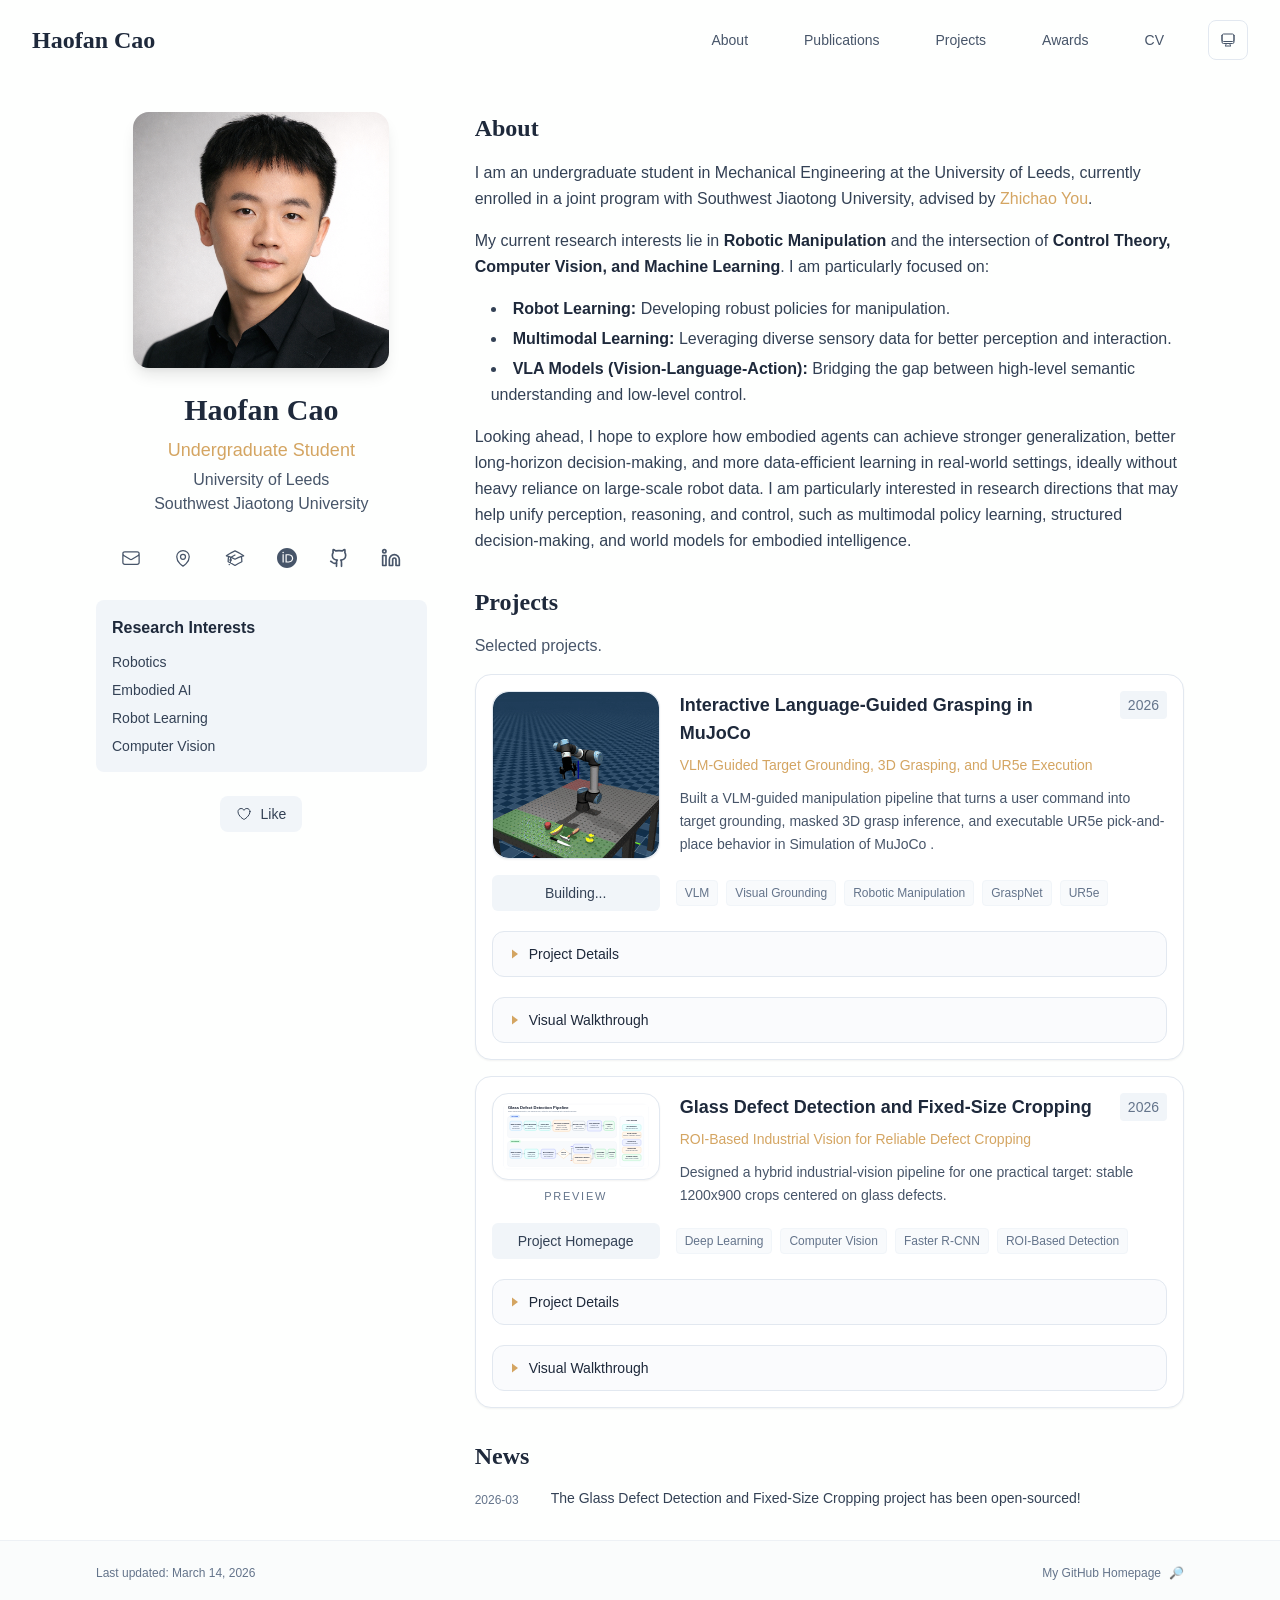
==== commit 26064eca: "v1.0.3 @ March 19, 20206" ====
--- a/index.html
+++ b/index.html
@@ -1,4 +1,4 @@
-<!DOCTYPE html><html lang="en" class="scroll-smooth"><head><meta charSet="utf-8"/><meta name="viewport" content="width=device-width, initial-scale=1"/><link rel="preload" as="image" href="/profile.jpg"/><link rel="stylesheet" href="/_next/static/css/92b53c90e215dddf.css" data-precedence="next"/><link rel="preload" as="script" fetchPriority="low" href="/_next/static/chunks/webpack-af78f5c2c11af041.js"/><script src="/_next/static/chunks/4bd1b696-70b6d399998de86a.js" async=""></script><script src="/_next/static/chunks/684-5aaa8290a129f299.js" async=""></script><script src="/_next/static/chunks/main-app-6efc9296d5062d19.js" async=""></script><script src="/_next/static/chunks/17-9c04c9413a9f9f1f.js" async=""></script><script src="/_next/static/chunks/874-6cc630662f3664af.js" async=""></script><script src="/_next/static/chunks/862-15038af301665bb3.js" async=""></script><script src="/_next/static/chunks/app/layout-22f9a15f3161354b.js" async=""></script><script src="/_next/static/chunks/178-595a94b9af1e67b5.js" async=""></script><script src="/_next/static/chunks/748-b0753eeaf12cb586.js" async=""></script><script src="/_next/static/chunks/app/page-ce5d9bf1e720b2d7.js" async=""></script><link rel="icon" href="/favicon.svg" type="image/svg+xml"/><link rel="dns-prefetch" href="https://google-fonts.jialeliu.com"/><link rel="preconnect" href="https://google-fonts.jialeliu.com" crossorigin=""/><link rel="preload" as="style" href="https://google-fonts.jialeliu.com/css2?family=Inter:wght@300;400;500;600;700&amp;family=Crimson+Text:ital,wght@0,400;0,600;1,400&amp;display=swap"/><link rel="stylesheet" id="gfonts-css" href="https://google-fonts.jialeliu.com/css2?family=Inter:wght@300;400;500;600;700&amp;family=Crimson+Text:ital,wght@0,400;0,600;1,400&amp;display=swap" media="print"/><script>
+<!DOCTYPE html><html lang="en" class="scroll-smooth"><head><meta charSet="utf-8"/><meta name="viewport" content="width=device-width, initial-scale=1"/><link rel="preload" as="image" href="/profile.jpg"/><link rel="stylesheet" href="/_next/static/css/7313a080a2ae9e5b.css" data-precedence="next"/><link rel="preload" as="script" fetchPriority="low" href="/_next/static/chunks/webpack-453cfa65acb2a8a8.js"/><script src="/_next/static/chunks/4bd1b696-70b6d399998de86a.js" async=""></script><script src="/_next/static/chunks/684-5aaa8290a129f299.js" async=""></script><script src="/_next/static/chunks/main-app-6efc9296d5062d19.js" async=""></script><script src="/_next/static/chunks/17-9c04c9413a9f9f1f.js" async=""></script><script src="/_next/static/chunks/874-6cc630662f3664af.js" async=""></script><script src="/_next/static/chunks/862-15038af301665bb3.js" async=""></script><script src="/_next/static/chunks/app/layout-1cc4c87c41780dfc.js" async=""></script><script src="/_next/static/chunks/178-8a35d88e684927c9.js" async=""></script><script src="/_next/static/chunks/748-35dc3a319d33e7c8.js" async=""></script><script src="/_next/static/chunks/app/page-5022438c775c0fd9.js" async=""></script><link rel="icon" href="/favicon.svg" type="image/svg+xml"/><link rel="dns-prefetch" href="https://google-fonts.jialeliu.com"/><link rel="preconnect" href="https://google-fonts.jialeliu.com" crossorigin=""/><link rel="preload" as="style" href="https://google-fonts.jialeliu.com/css2?family=Inter:wght@300;400;500;600;700&amp;family=Crimson+Text:ital,wght@0,400;0,600;1,400&amp;display=swap"/><link rel="stylesheet" id="gfonts-css" href="https://google-fonts.jialeliu.com/css2?family=Inter:wght@300;400;500;600;700&amp;family=Crimson+Text:ital,wght@0,400;0,600;1,400&amp;display=swap" media="print"/><script>
               (function(){
                 var l = document.getElementById('gfonts-css');
                 if (!l) return;
@@ -21,11 +21,15 @@
                 root.classList.add('light');
                 root.setAttribute('data-theme', 'light');
               }
-            </script><title>Haofan Cao</title><meta name="description" content="Undergraduate student at the University of Leeds."/><meta name="author" content="Haofan Cao"/><meta name="keywords" content="Haofan Cao,PhD,Research,University of Leeds"/><meta name="creator" content="Haofan Cao"/><meta name="publisher" content="Haofan Cao"/><meta property="og:title" content="Haofan Cao"/><meta property="og:description" content="Undergraduate student at the University of Leeds."/><meta property="og:site_name" content="Haofan Cao&#x27;s Academic Website"/><meta property="og:locale" content="en_US"/><meta property="og:type" content="website"/><meta name="twitter:card" content="summary"/><meta name="twitter:title" content="Haofan Cao"/><meta name="twitter:description" content="Undergraduate student at the University of Leeds."/><link rel="icon" href="/favicon.svg"/><script>document.querySelectorAll('body link[rel="icon"], body link[rel="apple-touch-icon"]').forEach(el => document.head.appendChild(el))</script><script src="/_next/static/chunks/polyfills-42372ed130431b0a.js" noModule=""></script></head><body class="font-sans antialiased"><div style="visibility:hidden"><nav class="fixed top-0 left-0 right-0 z-50" data-headlessui-state=""><div class="transition-all duration-300 ease-out bg-transparent" style="transform:translateY(-100px)"><div class="max-w-7xl mx-auto px-4 sm:px-6 lg:px-8"><div class="flex justify-between items-center h-16 lg:h-20"><div class="flex-shrink-0" tabindex="0"><a class="text-xl lg:text-2xl font-serif font-semibold text-primary hover:text-accent transition-colors duration-200" href="/">Haofan Cao</a></div><div class="hidden lg:block"><div class="ml-10 flex items-center space-x-8"><div class="flex items-baseline space-x-8"><a class="relative px-3 py-2 text-sm font-medium transition-all duration-200 rounded hover:bg-accent/10 hover:shadow-sm text-primary" href="/"><span class="relative z-10">About</span><div class="absolute inset-0 bg-accent/10 rounded-lg"></div></a><a class="relative px-3 py-2 text-sm font-medium transition-all duration-200 rounded hover:bg-accent/10 hover:shadow-sm text-neutral-600 hover:text-primary" href="/publications/"><span class="relative z-10">Publications</span></a><a class="relative px-3 py-2 text-sm font-medium transition-all duration-200 rounded hover:bg-accent/10 hover:shadow-sm text-neutral-600 hover:text-primary" href="/teaching/"><span class="relative z-10">Teaching</span></a><a class="relative px-3 py-2 text-sm font-medium transition-all duration-200 rounded hover:bg-accent/10 hover:shadow-sm text-neutral-600 hover:text-primary" href="/awards/"><span class="relative z-10">Awards</span></a><a class="relative px-3 py-2 text-sm font-medium transition-all duration-200 rounded hover:bg-accent/10 hover:shadow-sm text-neutral-600 hover:text-primary" href="/services/"><span class="relative z-10">Services</span></a><a class="relative px-3 py-2 text-sm font-medium transition-all duration-200 rounded hover:bg-accent/10 hover:shadow-sm text-neutral-600 hover:text-primary" href="/cv/"><span class="relative z-10">CV</span></a></div><div class="flex items-center justify-center w-10 h-10 rounded-lg border border-neutral-200 dark:border-[rgba(148,163,184,0.24)] bg-background dark:bg-neutral-800"><div class="w-4 h-4 rounded-full bg-neutral-300 animate-pulse"></div></div></div></div><div class="lg:hidden flex items-center space-x-2"><div class="flex items-center justify-center w-10 h-10 rounded-lg border border-neutral-200 dark:border-[rgba(148,163,184,0.24)] bg-background dark:bg-neutral-800"><div class="w-4 h-4 rounded-full bg-neutral-300 animate-pulse"></div></div><button class="inline-flex items-center justify-center p-2 rounded-md text-neutral-600 hover:text-primary hover:bg-neutral-100 dark:hover:bg-neutral-800 focus:outline-none focus:ring-2 focus:ring-inset focus:ring-accent transition-colors duration-200" id="headlessui-disclosure-button-«R5pdb»" type="button" aria-expanded="false" data-headlessui-state=""><span class="sr-only">Open main menu</span><div><svg xmlns="http://www.w3.org/2000/svg" fill="none" viewBox="0 0 24 24" stroke-width="1.5" stroke="currentColor" aria-hidden="true" data-slot="icon" class="block h-6 w-6"><path stroke-linecap="round" stroke-linejoin="round" d="M3.75 6.75h16.5M3.75 12h16.5m-16.5 5.25h16.5"></path></svg></div></button></div></div></div></div></nav><main class="min-h-screen pt-16 lg:pt-20"><div class="max-w-6xl mx-auto px-4 sm:px-6 lg:px-8 py-8 bg-background min-h-screen"><div class="grid grid-cols-1 lg:grid-cols-3 gap-12"><div class="lg:col-span-1"><div class="sticky top-8" style="opacity:0;transform:translateY(20px)"><div class="w-64 h-64 mx-auto mb-6 rounded-2xl overflow-hidden shadow-lg hover:shadow-xl transition-all duration-200 hover:scale-105"><img alt="Haofan Cao" width="256" height="256" decoding="async" data-nimg="1" class="w-full h-full object-cover object-[32%_center]" style="color:transparent" src="/profile.jpg"/></div><div class="text-center mb-6"><h1 class="text-3xl font-serif font-bold text-primary mb-2">Haofan Cao</h1><p class="text-lg text-accent font-medium mb-1">Undergraduate Student</p><p class="text-neutral-600 mb-2">University of Leeds</p></div><div class="flex flex-wrap justify-center gap-3 sm:gap-4 mb-6 relative px-2"><div class="relative"><button class="p-2 sm:p-2 transition-colors duration-200 text-neutral-600 dark:text-neutral-400 hover:text-accent" aria-label="Email"><svg xmlns="http://www.w3.org/2000/svg" fill="none" viewBox="0 0 24 24" stroke-width="1.5" stroke="currentColor" aria-hidden="true" data-slot="icon" class="h-5 w-5"><path stroke-linecap="round" stroke-linejoin="round" d="M21.75 6.75v10.5a2.25 2.25 0 0 1-2.25 2.25h-15a2.25 2.25 0 0 1-2.25-2.25V6.75m19.5 0A2.25 2.25 0 0 0 19.5 4.5h-15a2.25 2.25 0 0 0-2.25 2.25m19.5 0v.243a2.25 2.25 0 0 1-1.07 1.916l-7.5 4.615a2.25 2.25 0 0 1-2.36 0L3.32 8.91a2.25 2.25 0 0 1-1.07-1.916V6.75"></path></svg></button></div><div class="relative"><button class="p-2 sm:p-2 transition-colors duration-200 text-neutral-600 dark:text-neutral-400 hover:text-accent" aria-label="Location"><svg xmlns="http://www.w3.org/2000/svg" fill="none" viewBox="0 0 24 24" stroke-width="1.5" stroke="currentColor" aria-hidden="true" data-slot="icon" class="h-5 w-5"><path stroke-linecap="round" stroke-linejoin="round" d="M15 10.5a3 3 0 1 1-6 0 3 3 0 0 1 6 0Z"></path><path stroke-linecap="round" stroke-linejoin="round" d="M19.5 10.5c0 7.142-7.5 11.25-7.5 11.25S4.5 17.642 4.5 10.5a7.5 7.5 0 1 1 15 0Z"></path></svg></button></div><a href="https://scholar.google.com" target="_blank" rel="noopener noreferrer" class="p-2 sm:p-2 text-neutral-600 dark:text-neutral-400 hover:text-accent transition-colors duration-200" aria-label="Google Scholar"><svg xmlns="http://www.w3.org/2000/svg" fill="none" viewBox="0 0 24 24" stroke-width="1.5" stroke="currentColor" aria-hidden="true" data-slot="icon" class="h-5 w-5"><path stroke-linecap="round" stroke-linejoin="round" d="M4.26 10.147a60.438 60.438 0 0 0-.491 6.347A48.62 48.62 0 0 1 12 20.904a48.62 48.62 0 0 1 8.232-4.41 60.46 60.46 0 0 0-.491-6.347m-15.482 0a50.636 50.636 0 0 0-2.658-.813A59.906 59.906 0 0 1 12 3.493a59.903 59.903 0 0 1 10.399 5.84c-.896.248-1.783.52-2.658.814m-15.482 0A50.717 50.717 0 0 1 12 13.489a50.702 50.702 0 0 1 7.74-3.342M6.75 15a.75.75 0 1 0 0-1.5.75.75 0 0 0 0 1.5Zm0 0v-3.675A55.378 55.378 0 0 1 12 8.443m-7.007 11.55A5.981 5.981 0 0 0 6.75 15.75v-1.5"></path></svg></a><a href="https://orcid.org" target="_blank" rel="noopener noreferrer" class="p-2 sm:p-2 text-neutral-600 dark:text-neutral-400 hover:text-accent transition-colors duration-200" aria-label="ORCID"><svg viewBox="0 0 24 24" fill="currentColor" class="h-5 w-5" xmlns="http://www.w3.org/2000/svg"><path d="M12 0C5.372 0 0 5.372 0 12s5.372 12 12 12 12-5.372 12-12S18.628 0 12 0zM7.369 4.378c.525 0 .947.431.947.947s-.422.947-.947.947a.95.95 0 0 1-.947-.947c0-.525.422-.947.947-.947zm-.722 3.038h1.444v10.041H6.647V7.416zm3.562 0h3.9c3.712 0 5.344 2.653 5.344 5.025 0 2.578-2.016 5.025-5.325 5.025h-3.919V7.416zm1.444 1.303v7.444h2.297c3.272 0 4.022-2.484 4.022-3.722 0-2.016-1.284-3.722-4.097-3.722h-2.222z"></path></svg></a><a href="https://github.com/HaofanCao/" target="_blank" rel="noopener noreferrer" class="p-2 sm:p-2 text-neutral-600 dark:text-neutral-400 hover:text-accent transition-colors duration-200" aria-label="GitHub"><svg xmlns="http://www.w3.org/2000/svg" width="24" height="24" viewBox="0 0 24 24" fill="none" stroke="currentColor" stroke-width="2" stroke-linecap="round" stroke-linejoin="round" class="lucide lucide-github h-5 w-5" aria-hidden="true"><path d="M15 22v-4a4.8 4.8 0 0 0-1-3.5c3 0 6-2 6-5.5.08-1.25-.27-2.48-1-3.5.28-1.15.28-2.35 0-3.5 0 0-1 0-3 1.5-2.64-.5-5.36-.5-8 0C6 2 5 2 5 2c-.3 1.15-.3 2.35 0 3.5A5.403 5.403 0 0 0 4 9c0 3.5 3 5.5 6 5.5-.39.49-.68 1.05-.85 1.65-.17.6-.22 1.23-.15 1.85v4"></path><path d="M9 18c-4.51 2-5-2-7-2"></path></svg></a><a href="https://linkedin.com" target="_blank" rel="noopener noreferrer" class="p-2 sm:p-2 text-neutral-600 dark:text-neutral-400 hover:text-accent transition-colors duration-200" aria-label="LinkedIn"><svg xmlns="http://www.w3.org/2000/svg" width="24" height="24" viewBox="0 0 24 24" fill="none" stroke="currentColor" stroke-width="2" stroke-linecap="round" stroke-linejoin="round" class="lucide lucide-linkedin h-5 w-5" aria-hidden="true"><path d="M16 8a6 6 0 0 1 6 6v7h-4v-7a2 2 0 0 0-2-2 2 2 0 0 0-2 2v7h-4v-7a6 6 0 0 1 6-6z"></path><rect width="4" height="12" x="2" y="9"></rect><circle cx="4" cy="4" r="2"></circle></svg></a></div><div class="bg-neutral-100 dark:bg-neutral-800 rounded-lg p-4 mb-6 hover:shadow-lg transition-all duration-200 hover:scale-[1.02]"><h3 class="font-semibold text-primary mb-3">Research Interests</h3><div class="space-y-2 text-sm text-neutral-700 dark:text-neutral-500"><div>Robotics</div><div>Embodied AI</div><div>Robot Learning</div><div>Computer Vision</div></div></div><div class="flex justify-center"><div class="relative"><button class="flex items-center space-x-2 px-4 py-2 rounded-lg font-medium text-sm transition-all duration-200 bg-neutral-100 dark:bg-neutral-800 text-neutral-700 dark:text-neutral-500 hover:bg-red-50 dark:hover:bg-red-900/20 hover:text-red-600 dark:hover:text-red-400 cursor-pointer" tabindex="0"><svg xmlns="http://www.w3.org/2000/svg" fill="none" viewBox="0 0 24 24" stroke-width="1.5" stroke="currentColor" aria-hidden="true" data-slot="icon" class="h-4 w-4"><path stroke-linecap="round" stroke-linejoin="round" d="M21 8.25c0-2.485-2.099-4.5-4.688-4.5-1.935 0-3.597 1.126-4.312 2.733-.715-1.607-2.377-2.733-4.313-2.733C5.1 3.75 3 5.765 3 8.25c0 7.22 9 12 9 12s9-4.78 9-12Z"></path></svg><span>Like</span></button></div></div></div></div><div class="lg:col-span-2 space-y-8"><section id="about" class="scroll-mt-24 space-y-8"><section style="opacity:0;transform:translateY(20px)"><h2 class="text-2xl font-serif font-bold text-primary mb-4">About</h2><div class="text-neutral-700 dark:text-neutral-600 leading-relaxed"><p class="mb-4 last:mb-0">I am a Undergraduate student at the School of Mechanical Engineering, University of Leeds, advised by <a href="https://example.com" node="[object Object]" target="_blank" rel="noopener noreferrer" class="text-accent font-medium transition-all duration-200 rounded hover:bg-accent/10 hover:shadow-sm">Prof. Advisor One</a> and <a href="https://example.com" node="[object Object]" target="_blank" rel="noopener noreferrer" class="text-accent font-medium transition-all duration-200 rounded hover:bg-accent/10 hover:shadow-sm">Dr. Advisor Two</a>.</p>
-<p class="mb-4 last:mb-0">My current research interests lie at the intersection of <strong class="font-semibold text-primary">Robotics, Computer Vision, and Machine Learning</strong>. I am particularly focused on:</p>
+            </script><title>Haofan Cao</title><meta name="description" content="Undergraduate student at the University of Leeds."/><meta name="author" content="Haofan Cao"/><meta name="keywords" content="Haofan Cao,Undergraduate Student,University of Leeds ,  Southwest Jiaotong University"/><meta name="creator" content="Haofan Cao"/><meta name="publisher" content="Haofan Cao"/><meta property="og:title" content="Haofan Cao"/><meta property="og:description" content="Undergraduate student at the University of Leeds."/><meta property="og:site_name" content="Haofan Cao&#x27;s Academic Website"/><meta property="og:locale" content="en_US"/><meta property="og:type" content="website"/><meta name="twitter:card" content="summary"/><meta name="twitter:title" content="Haofan Cao"/><meta name="twitter:description" content="Undergraduate student at the University of Leeds."/><link rel="icon" href="/favicon.svg"/><script>document.querySelectorAll('body link[rel="icon"], body link[rel="apple-touch-icon"]').forEach(el => document.head.appendChild(el))</script><script src="/_next/static/chunks/polyfills-42372ed130431b0a.js" noModule=""></script></head><body class="font-sans antialiased"><div style="visibility:hidden"><nav class="fixed top-0 left-0 right-0 z-50" data-headlessui-state=""><div class="transition-all duration-300 ease-out bg-transparent" style="transform:translateY(-100px)"><div class="max-w-7xl mx-auto px-4 sm:px-6 lg:px-8"><div class="flex justify-between items-center h-16 lg:h-20"><div class="flex-shrink-0" tabindex="0"><a class="text-xl lg:text-2xl font-serif font-semibold text-primary hover:text-accent transition-colors duration-200" href="/">Haofan Cao</a></div><div class="hidden lg:block"><div class="ml-10 flex items-center space-x-8"><div class="flex items-baseline space-x-8"><a class="relative px-3 py-2 text-sm font-medium transition-all duration-200 rounded hover:bg-accent/10 hover:shadow-sm text-primary" href="/"><span class="relative z-10">About</span><div class="absolute inset-0 bg-accent/10 rounded-lg"></div></a><a class="relative px-3 py-2 text-sm font-medium transition-all duration-200 rounded hover:bg-accent/10 hover:shadow-sm text-neutral-600 hover:text-primary" href="/publications/"><span class="relative z-10">Publications</span></a><a class="relative px-3 py-2 text-sm font-medium transition-all duration-200 rounded hover:bg-accent/10 hover:shadow-sm text-neutral-600 hover:text-primary" href="/projects/"><span class="relative z-10">Projects</span></a><a class="relative px-3 py-2 text-sm font-medium transition-all duration-200 rounded hover:bg-accent/10 hover:shadow-sm text-neutral-600 hover:text-primary" href="/awards/"><span class="relative z-10">Awards</span></a><a class="relative px-3 py-2 text-sm font-medium transition-all duration-200 rounded hover:bg-accent/10 hover:shadow-sm text-neutral-600 hover:text-primary" href="/cv/"><span class="relative z-10">CV</span></a></div><div class="flex items-center justify-center w-10 h-10 rounded-lg border border-neutral-200 dark:border-[rgba(148,163,184,0.24)] bg-background dark:bg-neutral-800"><div class="w-4 h-4 rounded-full bg-neutral-300 animate-pulse"></div></div></div></div><div class="lg:hidden flex items-center space-x-2"><div class="flex items-center justify-center w-10 h-10 rounded-lg border border-neutral-200 dark:border-[rgba(148,163,184,0.24)] bg-background dark:bg-neutral-800"><div class="w-4 h-4 rounded-full bg-neutral-300 animate-pulse"></div></div><button class="inline-flex items-center justify-center p-2 rounded-md text-neutral-600 hover:text-primary hover:bg-neutral-100 dark:hover:bg-neutral-800 focus:outline-none focus:ring-2 focus:ring-inset focus:ring-accent transition-colors duration-200" id="headlessui-disclosure-button-«R5pdb»" type="button" aria-expanded="false" data-headlessui-state=""><span class="sr-only">Open main menu</span><div><svg xmlns="http://www.w3.org/2000/svg" fill="none" viewBox="0 0 24 24" stroke-width="1.5" stroke="currentColor" aria-hidden="true" data-slot="icon" class="block h-6 w-6"><path stroke-linecap="round" stroke-linejoin="round" d="M3.75 6.75h16.5M3.75 12h16.5m-16.5 5.25h16.5"></path></svg></div></button></div></div></div></div></nav><main class="min-h-screen pt-16 lg:pt-20"><div class="max-w-6xl mx-auto px-4 sm:px-6 lg:px-8 py-8 bg-background min-h-screen"><div class="grid grid-cols-1 lg:grid-cols-3 gap-12"><div class="lg:col-span-1"><div class="sticky top-8" style="opacity:0;transform:translateY(20px)"><div class="w-64 h-64 mx-auto mb-6 rounded-2xl overflow-hidden shadow-lg hover:shadow-xl transition-all duration-200 hover:scale-105"><img alt="Haofan Cao" width="256" height="256" decoding="async" data-nimg="1" class="w-full h-full object-cover object-[32%_center]" style="color:transparent" src="/profile.jpg"/></div><div class="text-center mb-6"><h1 class="text-3xl font-serif font-bold text-primary mb-2">Haofan Cao</h1><p class="text-lg text-accent font-medium mb-1">Undergraduate Student</p><p class="text-neutral-600 mb-2 whitespace-pre-line">University of Leeds 
+ Southwest Jiaotong University</p></div><div class="flex flex-wrap justify-center gap-3 sm:gap-4 mb-6 relative px-2"><div class="relative"><button class="p-2 sm:p-2 transition-colors duration-200 text-neutral-600 dark:text-neutral-400 hover:text-accent" aria-label="Email"><svg xmlns="http://www.w3.org/2000/svg" fill="none" viewBox="0 0 24 24" stroke-width="1.5" stroke="currentColor" aria-hidden="true" data-slot="icon" class="h-5 w-5"><path stroke-linecap="round" stroke-linejoin="round" d="M21.75 6.75v10.5a2.25 2.25 0 0 1-2.25 2.25h-15a2.25 2.25 0 0 1-2.25-2.25V6.75m19.5 0A2.25 2.25 0 0 0 19.5 4.5h-15a2.25 2.25 0 0 0-2.25 2.25m19.5 0v.243a2.25 2.25 0 0 1-1.07 1.916l-7.5 4.615a2.25 2.25 0 0 1-2.36 0L3.32 8.91a2.25 2.25 0 0 1-1.07-1.916V6.75"></path></svg></button></div><div class="relative"><button class="p-2 sm:p-2 transition-colors duration-200 text-neutral-600 dark:text-neutral-400 hover:text-accent" aria-label="Location"><svg xmlns="http://www.w3.org/2000/svg" fill="none" viewBox="0 0 24 24" stroke-width="1.5" stroke="currentColor" aria-hidden="true" data-slot="icon" class="h-5 w-5"><path stroke-linecap="round" stroke-linejoin="round" d="M15 10.5a3 3 0 1 1-6 0 3 3 0 0 1 6 0Z"></path><path stroke-linecap="round" stroke-linejoin="round" d="M19.5 10.5c0 7.142-7.5 11.25-7.5 11.25S4.5 17.642 4.5 10.5a7.5 7.5 0 1 1 15 0Z"></path></svg></button></div><a href="https://scholar.google.com" target="_blank" rel="noopener noreferrer" class="p-2 sm:p-2 text-neutral-600 dark:text-neutral-400 hover:text-accent transition-colors duration-200" aria-label="Google Scholar"><svg xmlns="http://www.w3.org/2000/svg" fill="none" viewBox="0 0 24 24" stroke-width="1.5" stroke="currentColor" aria-hidden="true" data-slot="icon" class="h-5 w-5"><path stroke-linecap="round" stroke-linejoin="round" d="M4.26 10.147a60.438 60.438 0 0 0-.491 6.347A48.62 48.62 0 0 1 12 20.904a48.62 48.62 0 0 1 8.232-4.41 60.46 60.46 0 0 0-.491-6.347m-15.482 0a50.636 50.636 0 0 0-2.658-.813A59.906 59.906 0 0 1 12 3.493a59.903 59.903 0 0 1 10.399 5.84c-.896.248-1.783.52-2.658.814m-15.482 0A50.717 50.717 0 0 1 12 13.489a50.702 50.702 0 0 1 7.74-3.342M6.75 15a.75.75 0 1 0 0-1.5.75.75 0 0 0 0 1.5Zm0 0v-3.675A55.378 55.378 0 0 1 12 8.443m-7.007 11.55A5.981 5.981 0 0 0 6.75 15.75v-1.5"></path></svg></a><a href="https://orcid.org" target="_blank" rel="noopener noreferrer" class="p-2 sm:p-2 text-neutral-600 dark:text-neutral-400 hover:text-accent transition-colors duration-200" aria-label="ORCID"><svg viewBox="0 0 24 24" fill="currentColor" class="h-5 w-5" xmlns="http://www.w3.org/2000/svg"><path d="M12 0C5.372 0 0 5.372 0 12s5.372 12 12 12 12-5.372 12-12S18.628 0 12 0zM7.369 4.378c.525 0 .947.431.947.947s-.422.947-.947.947a.95.95 0 0 1-.947-.947c0-.525.422-.947.947-.947zm-.722 3.038h1.444v10.041H6.647V7.416zm3.562 0h3.9c3.712 0 5.344 2.653 5.344 5.025 0 2.578-2.016 5.025-5.325 5.025h-3.919V7.416zm1.444 1.303v7.444h2.297c3.272 0 4.022-2.484 4.022-3.722 0-2.016-1.284-3.722-4.097-3.722h-2.222z"></path></svg></a><a href="https://github.com/HaofanCao/" target="_blank" rel="noopener noreferrer" class="p-2 sm:p-2 text-neutral-600 dark:text-neutral-400 hover:text-accent transition-colors duration-200" aria-label="GitHub"><svg xmlns="http://www.w3.org/2000/svg" width="24" height="24" viewBox="0 0 24 24" fill="none" stroke="currentColor" stroke-width="2" stroke-linecap="round" stroke-linejoin="round" class="lucide lucide-github h-5 w-5" aria-hidden="true"><path d="M15 22v-4a4.8 4.8 0 0 0-1-3.5c3 0 6-2 6-5.5.08-1.25-.27-2.48-1-3.5.28-1.15.28-2.35 0-3.5 0 0-1 0-3 1.5-2.64-.5-5.36-.5-8 0C6 2 5 2 5 2c-.3 1.15-.3 2.35 0 3.5A5.403 5.403 0 0 0 4 9c0 3.5 3 5.5 6 5.5-.39.49-.68 1.05-.85 1.65-.17.6-.22 1.23-.15 1.85v4"></path><path d="M9 18c-4.51 2-5-2-7-2"></path></svg></a><a href="https://linkedin.com" target="_blank" rel="noopener noreferrer" class="p-2 sm:p-2 text-neutral-600 dark:text-neutral-400 hover:text-accent transition-colors duration-200" aria-label="LinkedIn"><svg xmlns="http://www.w3.org/2000/svg" width="24" height="24" viewBox="0 0 24 24" fill="none" stroke="currentColor" stroke-width="2" stroke-linecap="round" stroke-linejoin="round" class="lucide lucide-linkedin h-5 w-5" aria-hidden="true"><path d="M16 8a6 6 0 0 1 6 6v7h-4v-7a2 2 0 0 0-2-2 2 2 0 0 0-2 2v7h-4v-7a6 6 0 0 1 6-6z"></path><rect width="4" height="12" x="2" y="9"></rect><circle cx="4" cy="4" r="2"></circle></svg></a></div><div class="bg-neutral-100 dark:bg-neutral-800 rounded-lg p-4 mb-6 hover:shadow-lg transition-all duration-200 hover:scale-[1.02]"><h3 class="font-semibold text-primary mb-3">Research Interests</h3><div class="space-y-2 text-sm text-neutral-700 dark:text-neutral-500"><div>Robotics</div><div>Embodied AI</div><div>Robot Learning</div><div>Computer Vision</div></div></div><div class="flex justify-center"><div class="relative"><button class="flex items-center space-x-2 px-4 py-2 rounded-lg font-medium text-sm transition-all duration-200 bg-neutral-100 dark:bg-neutral-800 text-neutral-700 dark:text-neutral-500 hover:bg-red-50 dark:hover:bg-red-900/20 hover:text-red-600 dark:hover:text-red-400 cursor-pointer" tabindex="0"><svg xmlns="http://www.w3.org/2000/svg" fill="none" viewBox="0 0 24 24" stroke-width="1.5" stroke="currentColor" aria-hidden="true" data-slot="icon" class="h-4 w-4"><path stroke-linecap="round" stroke-linejoin="round" d="M21 8.25c0-2.485-2.099-4.5-4.688-4.5-1.935 0-3.597 1.126-4.312 2.733-.715-1.607-2.377-2.733-4.313-2.733C5.1 3.75 3 5.765 3 8.25c0 7.22 9 12 9 12s9-4.78 9-12Z"></path></svg><span>Like</span></button></div></div></div></div><div class="lg:col-span-2 space-y-8"><section id="about" class="scroll-mt-24 space-y-8"><section style="opacity:0;transform:translateY(20px)"><h2 class="text-2xl font-serif font-bold text-primary mb-4">About</h2><div class="text-neutral-700 dark:text-neutral-600 leading-relaxed"><p class="mb-4 last:mb-0">I am an undergraduate student in Mechanical Engineering at the University of Leeds, currently enrolled in a joint program with Southwest Jiaotong University, advised by <a href="https://faculty.swjtu.edu.cn/youzhichao/zh_CN/index.htm" node="[object Object]" target="_blank" rel="noopener noreferrer" class="text-accent font-medium transition-all duration-200 rounded hover:bg-accent/10 hover:shadow-sm">Zhichao You</a>.</p>
+<p class="mb-4 last:mb-0">My current research interests lie in <strong class="font-semibold text-primary">Robotic Manipulation</strong> and the intersection of <strong class="font-semibold text-primary">Control Theory, Computer Vision, and Machine Learning</strong>. I am particularly focused on:</p>
 <ul class="list-disc list-inside mb-4 space-y-1 ml-4">
 <li class="mb-1"><strong class="font-semibold text-primary">Robot Learning:</strong> Developing robust policies for manipulation.</li>
 <li class="mb-1"><strong class="font-semibold text-primary">Multimodal Learning:</strong> Leveraging diverse sensory data for better perception and interaction.</li>
 <li class="mb-1"><strong class="font-semibold text-primary">VLA Models (Vision-Language-Action):</strong> Bridging the gap between high-level semantic understanding and low-level control.</li>
 </ul>
-<p class="mb-4 last:mb-0">I am currently investigating how advanced <strong class="font-semibold text-primary">generative models</strong> (e.g., Diffusion, Flow Matching, Drifting Models) can be adapted for <strong class="font-semibold text-primary">robot control</strong> tasks.</p></div></section><section style="opacity:0;transform:translateY(20px)"><div class="flex items-center justify-between mb-4"><h2 class="text-2xl font-serif font-bold text-primary">Selected Publications</h2><a class="text-accent hover:text-accent-dark text-sm font-medium transition-all duration-200 rounded hover:bg-accent/10 hover:shadow-sm" href="/publications/">View All →</a></div><div class="space-y-4"><div class="bg-neutral-50 dark:bg-neutral-800 p-4 rounded-lg shadow-sm border border-neutral-200 dark:border-[rgba(148,163,184,0.24)] hover:shadow-lg transition-all duration-200 hover:scale-[1.02]" style="opacity:0;transform:translateY(20px)"><h3 class="font-semibold text-primary mb-2 leading-tight">Algorithmic Complexity of Tensor Network Contractions in Many-Body Localization</h3><p class="text-sm text-neutral-600 dark:text-neutral-500 mb-1"><span><span class=" ">EXAMPLE: Jiale Liu</span>, </span><span><span class=" ">Ada Lovelace</span><sup class="ml-0 text-neutral-600 dark:text-neutral-500">†</sup></span></p><p class="text-sm text-neutral-600 dark:text-neutral-500 mb-2">Physical Review E</p><p class="text-sm text-neutral-500 dark:text-neutral-500 line-clamp-2">Complexity analysis of tensor network contractions in MBL systems, identifying a complexity phase transition and proposing an adaptive algorithm.</p></div><div class="bg-neutral-50 dark:bg-neutral-800 p-4 rounded-lg shadow-sm border border-neutral-200 dark:border-[rgba(148,163,184,0.24)] hover:shadow-lg transition-all duration-200 hover:scale-[1.02]" style="opacity:0;transform:translateY(20px)"><h3 class="font-semibold text-primary mb-2 leading-tight">Numerical Stability Analysis of High-Order Runge-Kutta Methods in Quantum Dynamics</h3><p class="text-sm text-neutral-600 dark:text-neutral-500 mb-1"><span><span class=" ">EXAMPLE</span>, </span><span><span class=" ">Sarah O&#x27;Connor</span><sup class="ml-0 text-neutral-600 dark:text-neutral-500">†</sup></span></p><p class="text-sm text-neutral-600 dark:text-neutral-500 mb-2">Journal of Computational Physics</p><p class="text-sm text-neutral-500 dark:text-neutral-500 line-clamp-2">A rigorous analysis of numerical stability boundaries for high-order Runge-Kutta integrators in the context of time-dependent quantum mechanics.</p></div><div class="bg-neutral-50 dark:bg-neutral-800 p-4 rounded-lg shadow-sm border border-neutral-200 dark:border-[rgba(148,163,184,0.24)] hover:shadow-lg transition-all duration-200 hover:scale-[1.02]" style="opacity:0;transform:translateY(20px)"><h3 class="font-semibold text-primary mb-2 leading-tight">Monte Carlo Simulations of Phase Transitions in 2D Ising Models on Non-Euclidean Lattices</h3><p class="text-sm text-neutral-600 dark:text-neutral-500 mb-1"><span><span class=" ">EXAMPLE: Charlie Brown</span>, </span><span><span class=" ">Jiale Liu</span><sup class="ml-0 text-neutral-600 dark:text-neutral-500">†</sup></span></p><p class="text-sm text-neutral-600 dark:text-neutral-500 mb-2">2023 International Conference on Computational Physics (ICCP)</p><p class="text-sm text-neutral-500 dark:text-neutral-500 line-clamp-2">Monte Carlo study revealing mean-field-like phase transitions and critical exponent deviations for Ising models on hyperbolic non-Euclidean lattices.</p></div></div></section><section style="opacity:0;transform:translateY(20px)"><h2 class="text-2xl font-serif font-bold text-primary mb-4">News</h2><div class="space-y-3"><div class="flex items-start space-x-3"><span class="text-xs text-neutral-500 mt-1 w-16 flex-shrink-0">2026-02</span><p class="text-sm text-neutral-700">Our work has been accepted by CVPR2026 🎉</p></div><div class="flex items-start space-x-3"><span class="text-xs text-neutral-500 mt-1 w-16 flex-shrink-0">2025-09</span><p class="text-sm text-neutral-700">Starting my Second Research Experience at the Southwest Jiaotong University</p></div></div></section></section></div></div></div><!--$--><!--/$--><!--$--><!--/$--></main><footer class="border-t border-neutral-200/50 bg-neutral-50/50 dark:bg-neutral-900/50 dark:border-neutral-700/50"><div class="max-w-6xl mx-auto px-4 sm:px-6 lg:px-8 py-6"><div class="flex flex-col sm:flex-row justify-between items-center gap-2"><p class="text-xs text-neutral-500">Last updated: <!-- -->February 17, 2026</p><p class="text-xs text-neutral-500 flex items-center"><a href="https://github.com/xyjoey/PRISM" target="_blank" rel="noopener noreferrer">Built with PRISM</a><span class="ml-2">🚀</span></p></div></div></footer></div><script src="/_next/static/chunks/webpack-af78f5c2c11af041.js" async=""></script><script>(self.__next_f=self.__next_f||[]).push([0])</script><script>self.__next_f.push([1,"1:\"$Sreact.fragment\"\n2:I[3719,[\"17\",\"static/chunks/17-9c04c9413a9f9f1f.js\",\"874\",\"static/chunks/874-6cc630662f3664af.js\",\"862\",\"static/chunks/862-15038af301665bb3.js\",\"177\",\"static/chunks/app/layout-22f9a15f3161354b.js\"],\"ThemeProvider\"]\n3:I[768,[\"17\",\"static/chunks/17-9c04c9413a9f9f1f.js\",\"874\",\"static/chunks/874-6cc630662f3664af.js\",\"862\",\"static/chunks/862-15038af301665bb3.js\",\"177\",\"static/chunks/app/layout-22f9a15f3161354b.js\"],\"default\"]\n4:I[7555,[],\"\"]\n5:I[1295,[],\"\"]\n6:I[2548,[\"17\",\"static/chunks/17-9c04c9413a9f9f1f.js\",\"874\",\"static/chunks/874-6cc630662f3664af.js\",\"862\",\"static/chunks/862-15038af301665bb3.js\",\"177\",\"static/chunks/app/layout-22f9a15f3161354b.js\"],\"default\"]\n7:I[7437,[\"17\",\"static/chunks/17-9c04c9413a9f9f1f.js\",\"178\",\"static/chunks/178-595a94b9af1e67b5.js\",\"874\",\"static/chunks/874-6cc630662f3664af.js\",\"748\",\"static/chunks/748-b0753eeaf12cb586.js\",\"974\",\"static/chunks/app/page-ce5d9bf1e720b2d7.js\"],\"default\"]\n8:I[9507,[\"17\",\"static/chunks/17-9c04c9413a9f9f1f.js\",\"178\",\"static/chunks/178-595a94b9af1e67b5.js\",\"874\",\"static/chunks/874-6cc630662f3664af.js\",\"748\",\"static/chunks/748-b0753eeaf12cb586.js\",\"974\",\"static/chunks/app/page-ce5d9bf1e720b2d7.js\"],\"default\"]\n9:I[5218,[\"17\",\"static/chunks/17-9c04c9413a9f9f1f.js\",\"178\",\"static/chunks/178-595a94b9af1e67b5.js\",\"874\",\"static/chunks/874-6cc630662f3664af.js\",\"748\",\"static/chunks/748-b0753eeaf12cb586.js\",\"974\",\"static/chunks/app/page-ce5d9bf1e720b2d7.js\"],\"default\"]\nd:I[1990,[\"17\",\"static/chunks/17-9c04c9413a9f9f1f.js\",\"178\",\"static/chunks/178-595a94b9af1e67b5.js\",\"874\",\"static/chunks/874-6cc630662f3664af.js\",\"748\",\"static/chunks/748-b0753eeaf12cb586.js\",\"974\",\"static/chunks/app/page-ce5d9bf1e720b2d7.js\"],\"default\"]\ne:I[9665,[],\"MetadataBoundary\"]\n10:I[9665,[],\"OutletBoundary\"]\n13:I[4911,[],\"AsyncMetadataOutlet\"]\n15:I[9665,[],\"ViewportBoundary\"]\n17:I[6614,[],\"\"]\n:HL[\"/_next/static/css/92b53c90e215dddf.css\",\"style\"]\na:T510,@article{liu2025algorithmic,\n  title = {Algorithmic Complexity of Tensor Network Contractions in Many-Body Localization},\n  aut"])</script><script>self.__next_f.push([1,"hor = {EXAMPLE: Jiale Liu and Ada Lovelace},\n  year = {2025},\n  month = {sep},\n  journal = {Physical Review E},\n  issn = {2470-0045},\n  publisher = {APS},\n  abstract = {Simulating the dynamics of many-body localized (MBL) systems poses a significant challenge due to the logarithmic growth of entanglement entropy. This paper analyzes the algorithmic complexity of contracting Tensor Networks, specifically Matrix Product States (MPS) and Projected Entangled Pair States (PEPS), when applied to MBL Hamiltonians. We prove that while the exact contraction is #P-complete, approximate contraction schemes based on singular value decomposition (SVD) truncation exhibit polynomial time complexity with bounded error for short-time evolution. However, we identify a \"complexity phase transition\" at the ergodic-MBL transition point, where the bond dimension required for a fixed accuracy diverges exponentially. We propose a novel adaptive bond-dimension algorithm that optimizes computational resources by exploiting the area law of entanglement in the localized phase, demonstrating superior performance on Heisenberg spin chains.},\n  doi = {10.1103/PhysRevE.112.092101}\n}b:T502,@article{liu2024stability,\n  title = {Numerical Stability Analysis of High-Order Runge-Kutta Methods in Quantum Dynamics},\n  author = {EXAMPLE and Sarah O'Connor},\n  year = {2024},\n  month = {mar},\n  journal = {Journal of Computational Physics},\n  volume = {450},\n  pages = {110832},\n  issn = {0021-9991},\n  doi = {10.1016/j.jcp.2023.110832},\n  urldate = {2024-12-02},\n  langid = {english},\n  abstract = {The precise time-evolution of quantum systems is a cornerstone of computational physics. This paper investigates the numerical stability of high-order Runge-Kutta (RK) methods when applied to the time-dependent Schrödinger equation. We derive rigorous stability boundaries for symplectic and non-symplectic RK integrators and demonstrate that specific implicit schemes preserve unitarity over extended simulation times. By analyzing the spectral properties of the Ha"])</script><script>self.__next_f.push([1,"miltonian operator, we establish a relationship between the Courant-Friedrichs-Lewy (CFL) condition and the imaginary eigenvalues characteristic of quantum propagators. Our findings are validated through simulations of wave packet scattering and harmonic oscillator dynamics, showing that our proposed optimized RK coefficients significantly reduce phase error accumulation compared to standard integrators.}\n}c:T553,@inproceedings{brown2023monte,\n  title = {Monte Carlo Simulations of Phase Transitions in 2D Ising Models on Non-Euclidean Lattices},\n  shorttitle = {Ising on Hyperbolic Planes},\n  booktitle = {2023 International Conference on Computational Physics (ICCP)},\n  author = {EXAMPLE: Charlie Brown and Jiale Liu},\n  year = {2023},\n  month = {dec},\n  pages = {45--52},\n  publisher = {APS},\n  address = {Tokyo, Japan},\n  doi = {10.1103/ICCP.2023.0045},\n  urldate = {2024-12-02},\n  isbn = {978-0-7354-2000-1},\n  abstract = {The behavior of spin systems on curved geometries offers a unique window into the interplay between topology and statistical mechanics. This study employs extensive Monte Carlo simulations to explore the phase transitions of the 2D Ising model mapped onto hyperbolic lattices (Poincaré disk). We utilize the Wolff cluster algorithm to overcome critical slowing down near the phase transition temperature. Our results indicate that the critical exponents on negatively curved surfaces deviate significantly from the standard Onsager solution for flat Euclidean lattices. Specifically, we observe a suppression of the correlation length divergence, suggesting a mean-field-like behavior induced by the exponential expansion of the lattice volume. These findings have implications for understanding quantum gravity models and holographic duality.}\n}"])</script><script>self.__next_f.push([1,"0:{\"P\":null,\"b\":\"FqC5DQnzF7-VWneL8aGlL\",\"p\":\"\",\"c\":[\"\",\"\"],\"i\":false,\"f\":[[[\"\",{\"children\":[\"__PAGE__\",{}]},\"$undefined\",\"$undefined\",true],[\"\",[\"$\",\"$1\",\"c\",{\"children\":[[[\"$\",\"link\",\"0\",{\"rel\":\"stylesheet\",\"href\":\"/_next/static/css/92b53c90e215dddf.css\",\"precedence\":\"next\",\"crossOrigin\":\"$undefined\",\"nonce\":\"$undefined\"}]],[\"$\",\"html\",null,{\"lang\":\"en\",\"className\":\"scroll-smooth\",\"suppressHydrationWarning\":true,\"children\":[[\"$\",\"head\",null,{\"children\":[[\"$\",\"link\",null,{\"rel\":\"icon\",\"href\":\"/favicon.svg\",\"type\":\"image/svg+xml\"}],[\"$\",\"link\",null,{\"rel\":\"dns-prefetch\",\"href\":\"https://google-fonts.jialeliu.com\"}],[\"$\",\"link\",null,{\"rel\":\"preconnect\",\"href\":\"https://google-fonts.jialeliu.com\",\"crossOrigin\":\"\"}],[\"$\",\"link\",null,{\"rel\":\"preload\",\"as\":\"style\",\"href\":\"https://google-fonts.jialeliu.com/css2?family=Inter:wght@300;400;500;600;700\u0026family=Crimson+Text:ital,wght@0,400;0,600;1,400\u0026display=swap\"}],[\"$\",\"link\",null,{\"rel\":\"stylesheet\",\"id\":\"gfonts-css\",\"href\":\"https://google-fonts.jialeliu.com/css2?family=Inter:wght@300;400;500;600;700\u0026family=Crimson+Text:ital,wght@0,400;0,600;1,400\u0026display=swap\",\"media\":\"print\"}],[\"$\",\"script\",null,{\"dangerouslySetInnerHTML\":{\"__html\":\"\\n              (function(){\\n                var l = document.getElementById('gfonts-css');\\n                if (!l) return;\\n                if (l.media !== 'all') {\\n                  l.addEventListener('load', function(){ try { l.media = 'all'; } catch(e){} });\\n                }\\n              })();\\n            \"}}],[\"$\",\"noscript\",null,{\"children\":[\"$\",\"link\",null,{\"rel\":\"stylesheet\",\"href\":\"https://google-fonts.jialeliu.com/css2?family=Inter:wght@300;400;500;600;700\u0026family=Crimson+Text:ital,wght@0,400;0,600;1,400\u0026display=swap\"}]}],[\"$\",\"script\",null,{\"dangerouslySetInnerHTML\":{\"__html\":\"\\n              try {\\n                const theme = localStorage.getItem('theme-storage');\\n                const parsed = theme ? JSON.parse(theme) : null;\\n                const setting = parsed?.state?.theme || 'system';\\n                const prefersDark = typeof window !== 'undefined' \u0026\u0026 window.matchMedia \u0026\u0026 window.matchMedia('(prefers-color-scheme: dark)').matches;\\n                const effective = setting === 'dark' ? 'dark' : (setting === 'light' ? 'light' : (prefersDark ? 'dark' : 'light'));\\n                var root = document.documentElement;\\n                root.classList.add(effective);\\n                root.setAttribute('data-theme', effective);\\n              } catch (e) {\\n                var root = document.documentElement;\\n                root.classList.add('light');\\n                root.setAttribute('data-theme', 'light');\\n              }\\n            \"}}]]}],[\"$\",\"body\",null,{\"className\":\"font-sans antialiased\",\"children\":[\"$\",\"$L2\",null,{\"children\":[[\"$\",\"$L3\",null,{\"items\":[{\"title\":\"About\",\"type\":\"page\",\"target\":\"about\",\"href\":\"/\"},{\"title\":\"Publications\",\"type\":\"page\",\"target\":\"publications\",\"href\":\"/publications\"},{\"title\":\"Teaching\",\"type\":\"page\",\"target\":\"teaching\",\"href\":\"/teaching\"},{\"title\":\"Awards\",\"type\":\"page\",\"target\":\"awards\",\"href\":\"/awards\"},{\"title\":\"Services\",\"type\":\"page\",\"target\":\"services\",\"href\":\"/services\"},{\"title\":\"CV\",\"type\":\"page\",\"target\":\"cv\",\"href\":\"/cv\"}],\"siteTitle\":\"Haofan Cao\",\"enableOnePageMode\":false}],[\"$\",\"main\",null,{\"className\":\"min-h-screen pt-16 lg:pt-20\",\"children\":[\"$\",\"$L4\",null,{\"parallelRouterKey\":\"children\",\"error\":\"$undefined\",\"errorStyles\":\"$undefined\",\"errorScripts\":\"$undefined\",\"template\":[\"$\",\"$L5\",null,{}],\"templateStyles\":\"$undefined\",\"templateScripts\":\"$undefined\",\"notFound\":[[[\"$\",\"title\",null,{\"children\":\"404: This page could not be found.\"}],[\"$\",\"div\",null,{\"style\":{\"fontFamily\":\"system-ui,\\\"Segoe UI\\\",Roboto,Helvetica,Arial,sans-serif,\\\"Apple Color Emoji\\\",\\\"Segoe UI Emoji\\\"\",\"height\":\"100vh\",\"textAlign\":\"center\",\"display\":\"flex\",\"flexDirection\":\"column\",\"alignItems\":\"center\",\"justifyContent\":\"center\"},\"children\":[\"$\",\"div\",null,{\"children\":[[\"$\",\"style\",null,{\"dangerouslySetInnerHTML\":{\"__html\":\"body{color:#000;background:#fff;margin:0}.next-error-h1{border-right:1px solid rgba(0,0,0,.3)}@media (prefers-color-scheme:dark){body{color:#fff;background:#000}.next-error-h1{border-right:1px solid rgba(255,255,255,.3)}}\"}}],[\"$\",\"h1\",null,{\"className\":\"next-error-h1\",\"style\":{\"display\":\"inline-block\",\"margin\":\"0 20px 0 0\",\"padding\":\"0 23px 0 0\",\"fontSize\":24,\"fontWeight\":500,\"verticalAlign\":\"top\",\"lineHeight\":\"49px\"},\"children\":404}],[\"$\",\"div\",null,{\"style\":{\"display\":\"inline-block\"},\"children\":[\"$\",\"h2\",null,{\"style\":{\"fontSize\":14,\"fontWeight\":400,\"lineHeight\":\"49px\",\"margin\":0},\"children\":\"This page could not be found.\"}]}]]}]}]],[]],\"forbidden\":\"$undefined\",\"unauthorized\":\"$undefined\"}]}],[\"$\",\"$L6\",null,{\"lastUpdated\":\"February 17, 2026\"}]]}]}]]}]]}],{\"children\":[\"__PAGE__\",[\"$\",\"$1\",\"c\",{\"children\":[[\"$\",\"div\",null,{\"className\":\"max-w-6xl mx-auto px-4 sm:px-6 lg:px-8 py-8 bg-background min-h-screen\",\"children\":[\"$\",\"div\",null,{\"className\":\"grid grid-cols-1 lg:grid-cols-3 gap-12\",\"children\":[[\"$\",\"div\",null,{\"className\":\"lg:col-span-1\",\"children\":[\"$\",\"$L7\",null,{\"author\":{\"name\":\"Haofan Cao\",\"title\":\"Undergraduate Student\",\"institution\":\"University of Leeds\",\"avatar\":\"/profile.jpg\"},\"social\":{\"email\":\"pwkl5619@leeds.ac.uk\",\"location\":\"Leeds, UK\",\"location_url\":\"https://maps.google.com\",\"location_details\":[\"School of Mechanical Engineering,\",\"University of Leeds,\",\"Woodhouse Lane,\",\"LS2 9JT, Leeds,\",\"West Yorkshire, United Kingdom\"],\"google_scholar\":\"https://scholar.google.com\",\"orcid\":\"https://orcid.org\",\"github\":\"https://github.com/HaofanCao/\",\"linkedin\":\"https://linkedin.com\"},\"features\":{\"enable_likes\":true,\"enable_one_page_mode\":false},\"researchInterests\":[\"Robotics\",\"Embodied AI\",\"Robot Learning\",\"Computer Vision\"]}]}],[\"$\",\"div\",null,{\"className\":\"lg:col-span-2 space-y-8\",\"children\":[[\"$\",\"section\",\"about\",{\"id\":\"about\",\"className\":\"scroll-mt-24 space-y-8\",\"children\":[[[\"$\",\"$L8\",\"about\",{\"content\":\"I am a Undergraduate student at the School of Mechanical Engineering, University of Leeds, advised by [Prof. Advisor One](https://example.com) and [Dr. Advisor Two](https://example.com).\\n\\nMy current research interests lie at the intersection of **Robotics, Computer Vision, and Machine Learning**. I am particularly focused on:\\n* **Robot Learning:** Developing robust policies for manipulation.\\n* **Multimodal Learning:** Leveraging diverse sensory data for better perception and interaction.\\n* **VLA Models (Vision-Language-Action):** Bridging the gap between high-level semantic understanding and low-level control.\\n\\nI am currently investigating how advanced **generative models** (e.g., Diffusion, Flow Matching, Drifting Models) can be adapted for **robot control** tasks.\",\"title\":\"About\"}],[\"$\",\"$L9\",\"featured_publications\",{\"publications\":[{\"id\":\"liu2025algorithmic\",\"title\":\"Algorithmic Complexity of Tensor Network Contractions in Many-Body Localization\",\"authors\":[{\"name\":\"EXAMPLE: Jiale Liu\",\"isHighlighted\":false,\"isCorresponding\":false,\"isCoAuthor\":false},{\"name\":\"Ada Lovelace\",\"isHighlighted\":false,\"isCorresponding\":true,\"isCoAuthor\":false}],\"year\":2025,\"month\":\"9\",\"type\":\"journal\",\"status\":\"published\",\"tags\":[\"Tensor Networks\",\"Many-Body Localization\",\"Complexity Theory\",\"Quantum Information\"],\"keywords\":\"$0:f:0:1:2:children:1:props:children:0:props:children:props:children:1:props:children:0:props:children:0:1:props:publications:0:tags\",\"researchArea\":\"quantum-computing\",\"journal\":\"Physical Review E\",\"conference\":\"\",\"doi\":\"10.1103/PhysRevE.112.092101\",\"code\":\"https://github.com/xyjoey/Tensor_Network_Complexity_MBL\",\"abstract\":\"Simulating the dynamics of many-body localized (MBL) systems poses a significant challenge due to the logarithmic growth of entanglement entropy. This paper analyzes the algorithmic complexity of contracting Tensor Networks, specifically Matrix Product States (MPS) and Projected Entangled Pair States (PEPS), when applied to MBL Hamiltonians. We prove that while the exact contraction is #P-complete, approximate contraction schemes based on singular value decomposition (SVD) truncation exhibit polynomial time complexity with bounded error for short-time evolution. However, we identify a \\\"complexity phase transition\\\" at the ergodic-MBL transition point, where the bond dimension required for a fixed accuracy diverges exponentially. We propose a novel adaptive bond-dimension algorithm that optimizes computational resources by exploiting the area law of entanglement in the localized phase, demonstrating superior performance on Heisenberg spin chains.\",\"description\":\"Complexity analysis of tensor network contractions in MBL systems, identifying a complexity phase transition and proposing an adaptive algorithm.\",\"selected\":true,\"bibtex\":\"$a\"},{\"id\":\"liu2024stability\",\"title\":\"Numerical Stability Analysis of High-Order Runge-Kutta Methods in Quantum Dynamics\",\"authors\":[{\"name\":\"EXAMPLE\",\"isHighlighted\":false,\"isCorresponding\":false,\"isCoAuthor\":false},{\"name\":\"Sarah O'Connor\",\"isHighlighted\":false,\"isCorresponding\":true,\"isCoAuthor\":false}],\"year\":2024,\"month\":\"3\",\"type\":\"journal\",\"status\":\"published\",\"tags\":[\"Computational Physics\",\"Quantum Dynamics\",\"Numerical Analysis\",\"Runge-Kutta Methods\"],\"keywords\":\"$0:f:0:1:2:children:1:props:children:0:props:children:props:children:1:props:children:0:props:children:0:1:props:publications:1:tags\",\"researchArea\":\"quantum-computing\",\"journal\":\"Journal of Computational Physics\",\"conference\":\"\",\"volume\":\"450\",\"pages\":\"110832\",\"doi\":\"10.1016/j.jcp.2023.110832\",\"abstract\":\"The precise time-evolution of quantum systems is a cornerstone of computational physics. This paper investigates the numerical stability of high-order Runge-Kutta (RK) methods when applied to the time-dependent Schrödinger equation. We derive rigorous stability boundaries for symplectic and non-symplectic RK integrators and demonstrate that specific implicit schemes preserve unitarity over extended simulation times. By analyzing the spectral properties of the Hamiltonian operator, we establish a relationship between the Courant-Friedrichs-Lewy (CFL) condition and the imaginary eigenvalues characteristic of quantum propagators. Our findings are validated through simulations of wave packet scattering and harmonic oscillator dynamics, showing that our proposed optimized RK coefficients significantly reduce phase error accumulation compared to standard integrators.\",\"description\":\"A rigorous analysis of numerical stability boundaries for high-order Runge-Kutta integrators in the context of time-dependent quantum mechanics.\",\"selected\":true,\"bibtex\":\"$b\"},{\"id\":\"brown2023monte\",\"title\":\"Monte Carlo Simulations of Phase Transitions in 2D Ising Models on Non-Euclidean Lattices\",\"authors\":[{\"name\":\"EXAMPLE: Charlie Brown\",\"isHighlighted\":false,\"isCorresponding\":false,\"isCoAuthor\":false},{\"name\":\"Jiale Liu\",\"isHighlighted\":false,\"isCorresponding\":true,\"isCoAuthor\":false}],\"year\":2023,\"month\":\"12\",\"type\":\"conference\",\"status\":\"published\",\"tags\":[\"Statistical Mechanics\",\"Monte Carlo Simulation\",\"Ising Model\",\"Non-Euclidean Geometry\"],\"keywords\":\"$0:f:0:1:2:children:1:props:children:0:props:children:props:children:1:props:children:0:props:children:0:1:props:publications:2:tags\",\"researchArea\":\"machine-learning\",\"journal\":\"\",\"conference\":\"2023 International Conference on Computational Physics (ICCP)\",\"pages\":\"45--52\",\"doi\":\"10.1103/ICCP.2023.0045\",\"abstract\":\"The behavior of spin systems on curved geometries offers a unique window into the interplay between topology and statistical mechanics. This study employs extensive Monte Carlo simulations to explore the phase transitions of the 2D Ising model mapped onto hyperbolic lattices (Poincaré disk). We utilize the Wolff cluster algorithm to overcome critical slowing down near the phase transition temperature. Our results indicate that the critical exponents on negatively curved surfaces deviate significantly from the standard Onsager solution for flat Euclidean lattices. Specifically, we observe a suppression of the correlation length divergence, suggesting a mean-field-like behavior induced by the exponential expansion of the lattice volume. These findings have implications for understanding quantum gravity models and holographic duality.\",\"description\":\"Monte Carlo study revealing mean-field-like phase transitions and critical exponent deviations for Ising models on hyperbolic non-Euclidean lattices.\",\"selected\":true,\"preview\":\"example.png\",\"bibtex\":\"$c\"}],\"title\":\"Selected Publications\",\"enableOnePageMode\":false}],[\"$\",\"$Ld\",\"news\",{\"items\":[{\"date\":\"2026-02\",\"content\":\"Our work has been accepted by CVPR2026 🎉\"},{\"date\":\"2025-09\",\"content\":\"Starting my Second Research Experience at the Southwest Jiaotong University\"}],\"title\":\"News\"}]],false,false,false]}]]}]]}]}],[\"$\",\"$Le\",null,{\"children\":\"$Lf\"}],null,[\"$\",\"$L10\",null,{\"children\":[\"$L11\",\"$L12\",[\"$\",\"$L13\",null,{\"promise\":\"$@14\"}]]}]]}],{},null,false]},null,false],[\"$\",\"$1\",\"h\",{\"children\":[null,[\"$\",\"$1\",\"Jhk2mXXOFOwcERubh4TIL\",{\"children\":[[\"$\",\"$L15\",null,{\"children\":\"$L16\"}],null]}],null]}],false]],\"m\":\"$undefined\",\"G\":[\"$17\",\"$undefined\"],\"s\":false,\"S\":true}\n"])</script><script>self.__next_f.push([1,"18:\"$Sreact.suspense\"\n19:I[4911,[],\"AsyncMetadata\"]\nf:[\"$\",\"$18\",null,{\"fallback\":null,\"children\":[\"$\",\"$L19\",null,{\"promise\":\"$@1a\"}]}]\n"])</script><script>self.__next_f.push([1,"12:null\n"])</script><script>self.__next_f.push([1,"16:[[\"$\",\"meta\",\"0\",{\"charSet\":\"utf-8\"}],[\"$\",\"meta\",\"1\",{\"name\":\"viewport\",\"content\":\"width=device-width, initial-scale=1\"}]]\n11:null\n"])</script><script>self.__next_f.push([1,"1a:{\"metadata\":[[\"$\",\"title\",\"0\",{\"children\":\"Haofan Cao\"}],[\"$\",\"meta\",\"1\",{\"name\":\"description\",\"content\":\"Undergraduate student at the University of Leeds.\"}],[\"$\",\"meta\",\"2\",{\"name\":\"author\",\"content\":\"Haofan Cao\"}],[\"$\",\"meta\",\"3\",{\"name\":\"keywords\",\"content\":\"Haofan Cao,PhD,Research,University of Leeds\"}],[\"$\",\"meta\",\"4\",{\"name\":\"creator\",\"content\":\"Haofan Cao\"}],[\"$\",\"meta\",\"5\",{\"name\":\"publisher\",\"content\":\"Haofan Cao\"}],[\"$\",\"meta\",\"6\",{\"property\":\"og:title\",\"content\":\"Haofan Cao\"}],[\"$\",\"meta\",\"7\",{\"property\":\"og:description\",\"content\":\"Undergraduate student at the University of Leeds.\"}],[\"$\",\"meta\",\"8\",{\"property\":\"og:site_name\",\"content\":\"Haofan Cao's Academic Website\"}],[\"$\",\"meta\",\"9\",{\"property\":\"og:locale\",\"content\":\"en_US\"}],[\"$\",\"meta\",\"10\",{\"property\":\"og:type\",\"content\":\"website\"}],[\"$\",\"meta\",\"11\",{\"name\":\"twitter:card\",\"content\":\"summary\"}],[\"$\",\"meta\",\"12\",{\"name\":\"twitter:title\",\"content\":\"Haofan Cao\"}],[\"$\",\"meta\",\"13\",{\"name\":\"twitter:description\",\"content\":\"Undergraduate student at the University of Leeds.\"}],[\"$\",\"link\",\"14\",{\"rel\":\"icon\",\"href\":\"/favicon.svg\"}]],\"error\":null,\"digest\":\"$undefined\"}\n14:{\"metadata\":\"$1a:metadata\",\"error\":null,\"digest\":\"$undefined\"}\n"])</script></body></html>+<p class="mb-4 last:mb-0">Looking ahead, I hope to explore how embodied agents can achieve stronger generalization, better long-horizon decision-making, and more data-efficient learning in real-world settings, ideally without heavy reliance on large-scale robot data. I am particularly interested in research directions that may help unify perception, reasoning, and control, such as multimodal policy learning, structured decision-making, and world models for embodied intelligence.</p></div></section><div style="opacity:0;transform:translateY(20px)"><div class="mb-4"><h1 class="text-2xl font-serif font-bold text-primary mb-4">Projects</h1><p class="text-base text-neutral-600 dark:text-neutral-500 max-w-2xl">Selected projects.</p></div><div class="grid gap-4"><div class="bg-white dark:bg-neutral-900 p-4 rounded-2xl shadow-sm border border-neutral-200 dark:border-neutral-800 hover:shadow-xl transition-shadow duration-200" style="opacity:0;transform:translateY(20px)"><div class="grid gap-5 items-start lg:grid-cols-[168px_minmax(0,1fr)]"><div class="mx-auto w-full max-w-[220px] lg:max-w-[168px]"><div class="overflow-hidden rounded-2xl border shadow-sm border-neutral-200 dark:border-neutral-800 bg-neutral-100 dark:bg-neutral-900 p-0"><div class="relative overflow-hidden rounded-2xl bg-transparent" style="aspect-ratio:320 / 320"><img alt="Interactive Language-Guided Grasping in MuJoCo" loading="lazy" decoding="async" data-nimg="fill" class="object-cover" style="position:absolute;height:100%;width:100%;left:0;top:0;right:0;bottom:0;color:transparent" src="/projects/vlm-grasp-interactive-overview.gif"/></div></div></div><div><div class="flex justify-between items-start mb-2 gap-3"><h3 class="text-lg font-semibold text-primary">Interactive Language-Guided Grasping in MuJoCo</h3><span class="shrink-0 text-sm text-neutral-500 font-medium bg-neutral-100 dark:bg-neutral-800 px-2 py-1 rounded">2026</span></div><p class="text-sm text-accent font-medium mb-3">VLM-Guided Target Grounding, 3D Grasping, and UR5e Execution</p><p class="text-sm text-neutral-600 dark:text-neutral-500 leading-relaxed whitespace-pre-line">Built a VLM-guided manipulation pipeline that turns a user command into target grounding, masked 3D grasp inference, and executable UR5e pick-and-place behavior in Simulation of MuJoCo .</p></div></div><div class="mt-4 grid gap-4 items-center lg:grid-cols-[168px_minmax(0,1fr)]"><div class="mx-auto w-full max-w-[220px] lg:max-w-[168px]"><div class="flex justify-center lg:justify-start"><button type="button" class="inline-flex items-center px-3 py-2 rounded-md text-sm font-medium bg-neutral-100 dark:bg-neutral-800 text-neutral-700 dark:text-neutral-300 hover:bg-accent hover:text-white transition-colors w-full justify-center">Building...</button></div></div><div class="flex flex-wrap items-center gap-2 self-center"><span class="text-xs text-neutral-500 bg-neutral-50 dark:bg-neutral-800/50 px-2 py-1 rounded border border-neutral-100 dark:border-neutral-800">VLM</span><span class="text-xs text-neutral-500 bg-neutral-50 dark:bg-neutral-800/50 px-2 py-1 rounded border border-neutral-100 dark:border-neutral-800">Visual Grounding</span><span class="text-xs text-neutral-500 bg-neutral-50 dark:bg-neutral-800/50 px-2 py-1 rounded border border-neutral-100 dark:border-neutral-800">Robotic Manipulation</span><span class="text-xs text-neutral-500 bg-neutral-50 dark:bg-neutral-800/50 px-2 py-1 rounded border border-neutral-100 dark:border-neutral-800">GraspNet</span><span class="text-xs text-neutral-500 bg-neutral-50 dark:bg-neutral-800/50 px-2 py-1 rounded border border-neutral-100 dark:border-neutral-800">UR5e</span></div></div><details class="group mt-5 rounded-xl border border-neutral-200 dark:border-neutral-800 bg-neutral-50/70 dark:bg-neutral-800/30"><summary class="flex cursor-pointer list-none items-center gap-2 px-4 py-3 text-sm font-medium text-primary"><svg viewBox="0 0 12 12" aria-hidden="true" class="h-3 w-3 shrink-0 text-accent transition-transform duration-200 group-open:rotate-90" fill="currentColor"><path d="M3 1.5 9 6 3 10.5Z"></path></svg><span>Project Details</span></summary><div class="px-4 pb-4 pt-0"><p class="text-sm text-neutral-600 dark:text-neutral-500 leading-relaxed whitespace-pre-line">The core design was to decompose the task into two questions: what object is intended, and what grasp is physically executable. I used the VLM and SAM to convert open-ended language into a target-specific spatial prior, then restricted 3D inference to the masked point cloud so GraspNet reasons only over the commanded object instead of the full cluttered scene.
+The execution layer follows the same principle of controlled decomposition: candidate grasps are filtered by collision and geometry, ranked with object-centric priors, transformed from the camera frame into the robot world frame, and executed as a staged pre-grasp, grasp, lift, and place routine. 
+This project is a language-to-action pipeline in which each module solves a well-defined subproblem and could be improved independently in future.</p></div></details><details class="group mt-5 rounded-xl border border-neutral-200 dark:border-neutral-800 bg-neutral-50/70 dark:bg-neutral-800/30"><summary class="flex cursor-pointer list-none items-center gap-2 px-4 py-3 text-sm font-medium text-primary"><svg viewBox="0 0 12 12" aria-hidden="true" class="h-3 w-3 shrink-0 text-accent transition-transform duration-200 group-open:rotate-90" fill="currentColor"><path d="M3 1.5 9 6 3 10.5Z"></path></svg><span>Visual Walkthrough</span></summary><div class="px-4 pb-4 pt-1"><div class="grid gap-3 sm:grid-cols-3"><div class="space-y-2"><div class="relative overflow-hidden rounded-lg border border-neutral-200 dark:border-neutral-800 aspect-video bg-neutral-100 dark:bg-neutral-900"><img alt="Language command, object grounding, and target mask generation" loading="lazy" decoding="async" data-nimg="fill" class="object-contain" style="position:absolute;height:100%;width:100%;left:0;top:0;right:0;bottom:0;color:transparent" src="/projects/vlm-grasp-interactive-grounding.gif"/></div><p class="text-xs text-center text-neutral-500">DEMO 1</p></div><div class="space-y-2"><div class="relative overflow-hidden rounded-lg border border-neutral-200 dark:border-neutral-800 aspect-video bg-neutral-100 dark:bg-neutral-900"><img alt="Target-conditioned point cloud and grasp candidate selection" loading="lazy" decoding="async" data-nimg="fill" class="object-contain" style="position:absolute;height:100%;width:100%;left:0;top:0;right:0;bottom:0;color:transparent" src="/projects/vlm-grasp-interactive-grasp-selection.gif"/></div><p class="text-xs text-center text-neutral-500">DEMO 2</p></div><div class="space-y-2"><div class="relative overflow-hidden rounded-lg border border-neutral-200 dark:border-neutral-800 aspect-video bg-neutral-100 dark:bg-neutral-900"><img alt="UR5e executes the selected grasp and completes pick and place" loading="lazy" decoding="async" data-nimg="fill" class="object-contain" style="position:absolute;height:100%;width:100%;left:0;top:0;right:0;bottom:0;color:transparent" src="/projects/vlm-grasp-interactive-execution.gif"/></div><p class="text-xs text-center text-neutral-500">DEMO 3</p></div></div></div></details></div><div class="bg-white dark:bg-neutral-900 p-4 rounded-2xl shadow-sm border border-neutral-200 dark:border-neutral-800 hover:shadow-xl transition-shadow duration-200" style="opacity:0;transform:translateY(20px)"><div class="grid gap-5 items-start lg:grid-cols-[168px_minmax(0,1fr)]"><div class="mx-auto w-full max-w-[220px] lg:max-w-[168px]"><div class="overflow-hidden rounded-2xl border shadow-sm border-neutral-200 dark:border-neutral-700 bg-white p-2"><div class="relative overflow-hidden rounded-xl bg-white" style="aspect-ratio:2000 / 920"><img alt="Glass Defect Detection and Fixed-Size Cropping" loading="lazy" decoding="async" data-nimg="fill" class="object-contain" style="position:absolute;height:100%;width:100%;left:0;top:0;right:0;bottom:0;color:transparent" src="/projects/glass-defect-pipeline.svg"/></div></div><p class="mt-2 text-center text-[11px] font-medium uppercase tracking-[0.16em] text-neutral-500">Preview</p></div><div><div class="flex justify-between items-start mb-2 gap-3"><h3 class="text-lg font-semibold text-primary">Glass Defect Detection and Fixed-Size Cropping</h3><span class="shrink-0 text-sm text-neutral-500 font-medium bg-neutral-100 dark:bg-neutral-800 px-2 py-1 rounded">2026</span></div><p class="text-sm text-accent font-medium mb-3">ROI-Based Industrial Vision for Reliable Defect Cropping</p><p class="text-sm text-neutral-600 dark:text-neutral-500 leading-relaxed whitespace-pre-line">Designed a hybrid industrial-vision pipeline for one practical target: stable 1200x900 crops centered on glass defects.</p></div></div><div class="mt-4 grid gap-4 items-center lg:grid-cols-[168px_minmax(0,1fr)]"><div class="mx-auto w-full max-w-[220px] lg:max-w-[168px]"><div class="flex justify-center lg:justify-start"><a href="https://github.com/HaofanCao/roi-glass-defect-detection" target="_blank" rel="noopener noreferrer" class="inline-flex items-center px-3 py-2 rounded-md text-sm font-medium bg-neutral-100 dark:bg-neutral-800 text-neutral-700 dark:text-neutral-300 hover:bg-accent hover:text-white transition-colors w-full justify-center">Project Homepage</a></div></div><div class="flex flex-wrap items-center gap-2 self-center"><span class="text-xs text-neutral-500 bg-neutral-50 dark:bg-neutral-800/50 px-2 py-1 rounded border border-neutral-100 dark:border-neutral-800">Deep Learning</span><span class="text-xs text-neutral-500 bg-neutral-50 dark:bg-neutral-800/50 px-2 py-1 rounded border border-neutral-100 dark:border-neutral-800">Computer Vision</span><span class="text-xs text-neutral-500 bg-neutral-50 dark:bg-neutral-800/50 px-2 py-1 rounded border border-neutral-100 dark:border-neutral-800">Faster R-CNN</span><span class="text-xs text-neutral-500 bg-neutral-50 dark:bg-neutral-800/50 px-2 py-1 rounded border border-neutral-100 dark:border-neutral-800">ROI-Based Detection</span></div></div><details class="group mt-5 rounded-xl border border-neutral-200 dark:border-neutral-800 bg-neutral-50/70 dark:bg-neutral-800/30"><summary class="flex cursor-pointer list-none items-center gap-2 px-4 py-3 text-sm font-medium text-primary"><svg viewBox="0 0 12 12" aria-hidden="true" class="h-3 w-3 shrink-0 text-accent transition-transform duration-200 group-open:rotate-90" fill="currentColor"><path d="M3 1.5 9 6 3 10.5Z"></path></svg><span>Project Details</span></summary><div class="px-4 pb-4 pt-0"><p class="text-sm text-neutral-600 dark:text-neutral-500 leading-relaxed whitespace-pre-line">The key idea was to reduce the search space before learning: I first estimated a stable ROI for each fixed camera from the bright-band geometry, then built a reviewed pseudo-label batch and trained an ROI-only detector.
+During deployment, the system uses detector-first inference and falls back to heuristics when confidence is low, so the output is both robust and auditable.</p></div></details><details class="group mt-5 rounded-xl border border-neutral-200 dark:border-neutral-800 bg-neutral-50/70 dark:bg-neutral-800/30"><summary class="flex cursor-pointer list-none items-center gap-2 px-4 py-3 text-sm font-medium text-primary"><svg viewBox="0 0 12 12" aria-hidden="true" class="h-3 w-3 shrink-0 text-accent transition-transform duration-200 group-open:rotate-90" fill="currentColor"><path d="M3 1.5 9 6 3 10.5Z"></path></svg><span>Visual Walkthrough</span></summary><div class="px-4 pb-4 pt-1"><div class="grid gap-3 sm:grid-cols-3"><div class="space-y-2"><div class="relative overflow-hidden rounded-lg border border-neutral-200 dark:border-neutral-800 aspect-[4/3] bg-neutral-50 dark:bg-neutral-950"><img alt="Origin raw inspection frame" loading="lazy" decoding="async" data-nimg="fill" class="object-cover" style="position:absolute;height:100%;width:100%;left:0;top:0;right:0;bottom:0;color:transparent" src="/projects/glass-defect-origin.jpg"/></div><p class="text-xs text-center text-neutral-500">Origin</p></div><div class="space-y-2"><div class="relative overflow-hidden rounded-lg border border-neutral-200 dark:border-neutral-800 aspect-[4/3] bg-neutral-50 dark:bg-neutral-950"><img alt="Defect localization overlay" loading="lazy" decoding="async" data-nimg="fill" class="object-cover" style="position:absolute;height:100%;width:100%;left:0;top:0;right:0;bottom:0;color:transparent" src="/projects/glass-defect-detect.jpg"/></div><p class="text-xs text-center text-neutral-500">Detect</p></div><div class="space-y-2"><div class="relative overflow-hidden rounded-lg border border-neutral-200 dark:border-neutral-800 aspect-[4/3] bg-neutral-50 dark:bg-neutral-950"><img alt="Final fixed-size crop" loading="lazy" decoding="async" data-nimg="fill" class="object-cover" style="position:absolute;height:100%;width:100%;left:0;top:0;right:0;bottom:0;color:transparent" src="/projects/glass-defect-final-crop.jpg"/></div><p class="text-xs text-center text-neutral-500">Final Crop</p></div></div></div></details></div></div></div><section style="opacity:0;transform:translateY(20px)"><h2 class="text-2xl font-serif font-bold text-primary mb-4">News</h2><div class="space-y-3"><div class="flex items-start space-x-3"><span class="text-xs text-neutral-500 mt-1 w-16 flex-shrink-0">2026-03</span><p class="text-sm text-neutral-700">The Glass Defect Detection and Fixed-Size Cropping project has been open-sourced!</p></div></div></section></section></div></div></div><!--$--><!--/$--><!--$--><!--/$--></main><footer class="border-t border-neutral-200/50 bg-neutral-50/50 dark:bg-neutral-900/50 dark:border-neutral-700/50"><div class="max-w-6xl mx-auto px-4 sm:px-6 lg:px-8 py-6"><div class="flex flex-col sm:flex-row justify-between items-center gap-2"><p class="text-xs text-neutral-500">Last updated: <!-- -->March 14, 2026</p><p class="text-xs text-neutral-500 flex items-center"><a href="https://github.com/HaofanCao" target="_blank" rel="noopener noreferrer">My GitHub Homepage</a><span class="ml-2">🔎</span></p></div></div></footer></div><script src="/_next/static/chunks/webpack-453cfa65acb2a8a8.js" async=""></script><script>(self.__next_f=self.__next_f||[]).push([0])</script><script>self.__next_f.push([1,"1:\"$Sreact.fragment\"\n2:I[3719,[\"17\",\"static/chunks/17-9c04c9413a9f9f1f.js\",\"874\",\"static/chunks/874-6cc630662f3664af.js\",\"862\",\"static/chunks/862-15038af301665bb3.js\",\"177\",\"static/chunks/app/layout-1cc4c87c41780dfc.js\"],\"ThemeProvider\"]\n3:I[768,[\"17\",\"static/chunks/17-9c04c9413a9f9f1f.js\",\"874\",\"static/chunks/874-6cc630662f3664af.js\",\"862\",\"static/chunks/862-15038af301665bb3.js\",\"177\",\"static/chunks/app/layout-1cc4c87c41780dfc.js\"],\"default\"]\n4:I[7555,[],\"\"]\n5:I[1295,[],\"\"]\n6:I[2548,[\"17\",\"static/chunks/17-9c04c9413a9f9f1f.js\",\"874\",\"static/chunks/874-6cc630662f3664af.js\",\"862\",\"static/chunks/862-15038af301665bb3.js\",\"177\",\"static/chunks/app/layout-1cc4c87c41780dfc.js\"],\"default\"]\n7:I[7437,[\"17\",\"static/chunks/17-9c04c9413a9f9f1f.js\",\"178\",\"static/chunks/178-8a35d88e684927c9.js\",\"874\",\"static/chunks/874-6cc630662f3664af.js\",\"748\",\"static/chunks/748-35dc3a319d33e7c8.js\",\"974\",\"static/chunks/app/page-5022438c775c0fd9.js\"],\"default\"]\n8:I[9507,[\"17\",\"static/chunks/17-9c04c9413a9f9f1f.js\",\"178\",\"static/chunks/178-8a35d88e684927c9.js\",\"874\",\"static/chunks/874-6cc630662f3664af.js\",\"748\",\"static/chunks/748-35dc3a319d33e7c8.js\",\"974\",\"static/chunks/app/page-5022438c775c0fd9.js\"],\"default\"]\na:I[3684,[\"17\",\"static/chunks/17-9c04c9413a9f9f1f.js\",\"178\",\"static/chunks/178-8a35d88e684927c9.js\",\"874\",\"static/chunks/874-6cc630662f3664af.js\",\"748\",\"static/chunks/748-35dc3a319d33e7c8.js\",\"974\",\"static/chunks/app/page-5022438c775c0fd9.js\"],\"default\"]\nb:I[1990,[\"17\",\"static/chunks/17-9c04c9413a9f9f1f.js\",\"178\",\"static/chunks/178-8a35d88e684927c9.js\",\"874\",\"static/chunks/874-6cc630662f3664af.js\",\"748\",\"static/chunks/748-35dc3a319d33e7c8.js\",\"974\",\"static/chunks/app/page-5022438c775c0fd9.js\"],\"default\"]\nc:I[9665,[],\"MetadataBoundary\"]\ne:I[9665,[],\"OutletBoundary\"]\n11:I[4911,[],\"AsyncMetadataOutlet\"]\n13:I[9665,[],\"ViewportBoundary\"]\n15:I[6614,[],\"\"]\n:HL[\"/_next/static/css/7313a080a2ae9e5b.css\",\"style\"]\n9:T494,I am an undergraduate student in Mechanical Engineering at the University of Leeds, currently enrolled in a joint program with S"])</script><script>self.__next_f.push([1,"outhwest Jiaotong University, advised by [Zhichao You](https://faculty.swjtu.edu.cn/youzhichao/zh_CN/index.htm).\r\n\r\nMy current research interests lie in **Robotic Manipulation** and the intersection of **Control Theory, Computer Vision, and Machine Learning**. I am particularly focused on:\r\n* **Robot Learning:** Developing robust policies for manipulation.\r\n* **Multimodal Learning:** Leveraging diverse sensory data for better perception and interaction.\r\n* **VLA Models (Vision-Language-Action):** Bridging the gap between high-level semantic understanding and low-level control.\r\n\r\nLooking ahead, I hope to explore how embodied agents can achieve stronger generalization, better long-horizon decision-making, and more data-efficient learning in real-world settings, ideally without heavy reliance on large-scale robot data. I am particularly interested in research directions that may help unify perception, reasoning, and control, such as multimodal policy learning, structured decision-making, and world models for embodied intelligence."])</script><script>self.__next_f.push([1,"0:{\"P\":null,\"b\":\"z6VOSw4qWNaaGRHoJdnlj\",\"p\":\"\",\"c\":[\"\",\"\"],\"i\":false,\"f\":[[[\"\",{\"children\":[\"__PAGE__\",{}]},\"$undefined\",\"$undefined\",true],[\"\",[\"$\",\"$1\",\"c\",{\"children\":[[[\"$\",\"link\",\"0\",{\"rel\":\"stylesheet\",\"href\":\"/_next/static/css/7313a080a2ae9e5b.css\",\"precedence\":\"next\",\"crossOrigin\":\"$undefined\",\"nonce\":\"$undefined\"}]],[\"$\",\"html\",null,{\"lang\":\"en\",\"className\":\"scroll-smooth\",\"suppressHydrationWarning\":true,\"children\":[[\"$\",\"head\",null,{\"children\":[[\"$\",\"link\",null,{\"rel\":\"icon\",\"href\":\"/favicon.svg\",\"type\":\"image/svg+xml\"}],[\"$\",\"link\",null,{\"rel\":\"dns-prefetch\",\"href\":\"https://google-fonts.jialeliu.com\"}],[\"$\",\"link\",null,{\"rel\":\"preconnect\",\"href\":\"https://google-fonts.jialeliu.com\",\"crossOrigin\":\"\"}],[\"$\",\"link\",null,{\"rel\":\"preload\",\"as\":\"style\",\"href\":\"https://google-fonts.jialeliu.com/css2?family=Inter:wght@300;400;500;600;700\u0026family=Crimson+Text:ital,wght@0,400;0,600;1,400\u0026display=swap\"}],[\"$\",\"link\",null,{\"rel\":\"stylesheet\",\"id\":\"gfonts-css\",\"href\":\"https://google-fonts.jialeliu.com/css2?family=Inter:wght@300;400;500;600;700\u0026family=Crimson+Text:ital,wght@0,400;0,600;1,400\u0026display=swap\",\"media\":\"print\"}],[\"$\",\"script\",null,{\"dangerouslySetInnerHTML\":{\"__html\":\"\\n              (function(){\\n                var l = document.getElementById('gfonts-css');\\n                if (!l) return;\\n                if (l.media !== 'all') {\\n                  l.addEventListener('load', function(){ try { l.media = 'all'; } catch(e){} });\\n                }\\n              })();\\n            \"}}],[\"$\",\"noscript\",null,{\"children\":[\"$\",\"link\",null,{\"rel\":\"stylesheet\",\"href\":\"https://google-fonts.jialeliu.com/css2?family=Inter:wght@300;400;500;600;700\u0026family=Crimson+Text:ital,wght@0,400;0,600;1,400\u0026display=swap\"}]}],[\"$\",\"script\",null,{\"dangerouslySetInnerHTML\":{\"__html\":\"\\n              try {\\n                const theme = localStorage.getItem('theme-storage');\\n                const parsed = theme ? JSON.parse(theme) : null;\\n                const setting = parsed?.state?.theme || 'system';\\n                const prefersDark = typeof window !== 'undefined' \u0026\u0026 window.matchMedia \u0026\u0026 window.matchMedia('(prefers-color-scheme: dark)').matches;\\n                const effective = setting === 'dark' ? 'dark' : (setting === 'light' ? 'light' : (prefersDark ? 'dark' : 'light'));\\n                var root = document.documentElement;\\n                root.classList.add(effective);\\n                root.setAttribute('data-theme', effective);\\n              } catch (e) {\\n                var root = document.documentElement;\\n                root.classList.add('light');\\n                root.setAttribute('data-theme', 'light');\\n              }\\n            \"}}]]}],[\"$\",\"body\",null,{\"className\":\"font-sans antialiased\",\"children\":[\"$\",\"$L2\",null,{\"children\":[[\"$\",\"$L3\",null,{\"items\":[{\"title\":\"About\",\"type\":\"page\",\"target\":\"about\",\"href\":\"/\"},{\"title\":\"Publications\",\"type\":\"page\",\"target\":\"publications\",\"href\":\"/publications\"},{\"title\":\"Projects\",\"type\":\"page\",\"target\":\"projects\",\"href\":\"/projects\"},{\"title\":\"Awards\",\"type\":\"page\",\"target\":\"awards\",\"href\":\"/awards\"},{\"title\":\"CV\",\"type\":\"page\",\"target\":\"cv\",\"href\":\"/cv\"}],\"siteTitle\":\"Haofan Cao\",\"enableOnePageMode\":false}],[\"$\",\"main\",null,{\"className\":\"min-h-screen pt-16 lg:pt-20\",\"children\":[\"$\",\"$L4\",null,{\"parallelRouterKey\":\"children\",\"error\":\"$undefined\",\"errorStyles\":\"$undefined\",\"errorScripts\":\"$undefined\",\"template\":[\"$\",\"$L5\",null,{}],\"templateStyles\":\"$undefined\",\"templateScripts\":\"$undefined\",\"notFound\":[[[\"$\",\"title\",null,{\"children\":\"404: This page could not be found.\"}],[\"$\",\"div\",null,{\"style\":{\"fontFamily\":\"system-ui,\\\"Segoe UI\\\",Roboto,Helvetica,Arial,sans-serif,\\\"Apple Color Emoji\\\",\\\"Segoe UI Emoji\\\"\",\"height\":\"100vh\",\"textAlign\":\"center\",\"display\":\"flex\",\"flexDirection\":\"column\",\"alignItems\":\"center\",\"justifyContent\":\"center\"},\"children\":[\"$\",\"div\",null,{\"children\":[[\"$\",\"style\",null,{\"dangerouslySetInnerHTML\":{\"__html\":\"body{color:#000;background:#fff;margin:0}.next-error-h1{border-right:1px solid rgba(0,0,0,.3)}@media (prefers-color-scheme:dark){body{color:#fff;background:#000}.next-error-h1{border-right:1px solid rgba(255,255,255,.3)}}\"}}],[\"$\",\"h1\",null,{\"className\":\"next-error-h1\",\"style\":{\"display\":\"inline-block\",\"margin\":\"0 20px 0 0\",\"padding\":\"0 23px 0 0\",\"fontSize\":24,\"fontWeight\":500,\"verticalAlign\":\"top\",\"lineHeight\":\"49px\"},\"children\":404}],[\"$\",\"div\",null,{\"style\":{\"display\":\"inline-block\"},\"children\":[\"$\",\"h2\",null,{\"style\":{\"fontSize\":14,\"fontWeight\":400,\"lineHeight\":\"49px\",\"margin\":0},\"children\":\"This page could not be found.\"}]}]]}]}]],[]],\"forbidden\":\"$undefined\",\"unauthorized\":\"$undefined\"}]}],[\"$\",\"$L6\",null,{\"lastUpdated\":\"March 14, 2026\"}]]}]}]]}]]}],{\"children\":[\"__PAGE__\",[\"$\",\"$1\",\"c\",{\"children\":[[\"$\",\"div\",null,{\"className\":\"max-w-6xl mx-auto px-4 sm:px-6 lg:px-8 py-8 bg-background min-h-screen\",\"children\":[\"$\",\"div\",null,{\"className\":\"grid grid-cols-1 lg:grid-cols-3 gap-12\",\"children\":[[\"$\",\"div\",null,{\"className\":\"lg:col-span-1\",\"children\":[\"$\",\"$L7\",null,{\"author\":{\"name\":\"Haofan Cao\",\"title\":\"Undergraduate Student\",\"institution\":\"University of Leeds \\n Southwest Jiaotong University\",\"avatar\":\"/profile.jpg\"},\"social\":{\"email\":\"pwkl5619@leeds.ac.uk\",\"location\":\"Leeds, UK\",\"location_url\":\"https://maps.google.com\",\"location_details\":[\"School of Mechanical Engineering,\",\"University of Leeds,\",\"Woodhouse Lane,\",\"LS2 9JT, Leeds,\",\"West Yorkshire, United Kingdom\"],\"google_scholar\":\"https://scholar.google.com\",\"orcid\":\"https://orcid.org\",\"github\":\"https://github.com/HaofanCao/\",\"linkedin\":\"https://linkedin.com\"},\"features\":{\"enable_likes\":true,\"enable_one_page_mode\":false},\"researchInterests\":[\"Robotics\",\"Embodied AI\",\"Robot Learning\",\"Computer Vision\"]}]}],[\"$\",\"div\",null,{\"className\":\"lg:col-span-2 space-y-8\",\"children\":[[\"$\",\"section\",\"about\",{\"id\":\"about\",\"className\":\"scroll-mt-24 space-y-8\",\"children\":[[[\"$\",\"$L8\",\"about\",{\"content\":\"$9\",\"title\":\"About\"}],[\"$\",\"$La\",\"projects\",{\"config\":{\"type\":\"card\",\"title\":\"Projects\",\"description\":\"Selected projects.\",\"items\":[{\"title\":\"Interactive Language-Guided Grasping in MuJoCo\",\"subtitle\":\"VLM-Guided Target Grounding, 3D Grasping, and UR5e Execution\",\"date\":\"2026\",\"image\":\"/projects/vlm-grasp-interactive-overview.gif\",\"image_aspect\":\"320 / 320\",\"content\":\"Built a VLM-guided manipulation pipeline that turns a user command into target grounding, masked 3D grasp inference, and executable UR5e pick-and-place behavior in Simulation of MuJoCo .\",\"details_label\":\"Project Details\",\"details\":\"The core design was to decompose the task into two questions: what object is intended, and what grasp is physically executable. I used the VLM and SAM to convert open-ended language into a target-specific spatial prior, then restricted 3D inference to the masked point cloud so GraspNet reasons only over the commanded object instead of the full cluttered scene.\\r\\nThe execution layer follows the same principle of controlled decomposition: candidate grasps are filtered by collision and geometry, ranked with object-centric priors, transformed from the camera frame into the robot world frame, and executed as a staged pre-grasp, grasp, lift, and place routine. \\r\\nThis project is a language-to-action pipeline in which each module solves a well-defined subproblem and could be improved independently in future.\",\"link_notice\":\"Coming soon. The repository is being organized.\",\"link_label\":\"Building...\",\"gallery_title\":\"Visual Walkthrough\",\"gallery\":[{\"src\":\"/projects/vlm-grasp-interactive-grounding.gif\",\"alt\":\"Language command, object grounding, and target mask generation\",\"caption\":\"DEMO 1\"},{\"src\":\"/projects/vlm-grasp-interactive-grasp-selection.gif\",\"alt\":\"Target-conditioned point cloud and grasp candidate selection\",\"caption\":\"DEMO 2\"},{\"src\":\"/projects/vlm-grasp-interactive-execution.gif\",\"alt\":\"UR5e executes the selected grasp and completes pick and place\",\"caption\":\"DEMO 3\"}],\"tags\":[\"VLM\",\"Visual Grounding\",\"Robotic Manipulation\",\"GraspNet\",\"UR5e\"]},{\"title\":\"Glass Defect Detection and Fixed-Size Cropping\",\"subtitle\":\"ROI-Based Industrial Vision for Reliable Defect Cropping\",\"date\":\"2026\",\"image\":\"/projects/glass-defect-pipeline.svg\",\"image_label\":\"Preview\",\"image_aspect\":\"2000 / 920\",\"content\":\"Designed a hybrid industrial-vision pipeline for one practical target: stable 1200x900 crops centered on glass defects.\",\"details_label\":\"Project Details\",\"details\":\"The key idea was to reduce the search space before learning: I first estimated a stable ROI for each fixed camera from the bright-band geometry, then built a reviewed pseudo-label batch and trained an ROI-only detector.\\r\\nDuring deployment, the system uses detector-first inference and falls back to heuristics when confidence is low, so the output is both robust and auditable.\",\"link\":\"https://github.com/HaofanCao/roi-glass-defect-detection\",\"link_label\":\"Project Homepage\",\"gallery_title\":\"Visual Walkthrough\",\"gallery\":[{\"src\":\"/projects/glass-defect-origin.jpg\",\"alt\":\"Origin raw inspection frame\",\"caption\":\"Origin\"},{\"src\":\"/projects/glass-defect-detect.jpg\",\"alt\":\"Defect localization overlay\",\"caption\":\"Detect\"},{\"src\":\"/projects/glass-defect-final-crop.jpg\",\"alt\":\"Final fixed-size crop\",\"caption\":\"Final Crop\"}],\"tags\":[\"Deep Learning\",\"Computer Vision\",\"Faster R-CNN\",\"ROI-Based Detection\"]}]},\"embedded\":true}],[\"$\",\"$Lb\",\"news\",{\"items\":[{\"date\":\"2026-03\",\"content\":\"The Glass Defect Detection and Fixed-Size Cropping project has been open-sourced!\"}],\"title\":\"News\"}]],false,false,false]}]]}]]}]}],[\"$\",\"$Lc\",null,{\"children\":\"$Ld\"}],null,[\"$\",\"$Le\",null,{\"children\":[\"$Lf\",\"$L10\",[\"$\",\"$L11\",null,{\"promise\":\"$@12\"}]]}]]}],{},null,false]},null,false],[\"$\",\"$1\",\"h\",{\"children\":[null,[\"$\",\"$1\",\"mPR6kbxvCrNDgMO99M8bx\",{\"children\":[[\"$\",\"$L13\",null,{\"children\":\"$L14\"}],null]}],null]}],false]],\"m\":\"$undefined\",\"G\":[\"$15\",\"$undefined\"],\"s\":false,\"S\":true}\n"])</script><script>self.__next_f.push([1,"16:\"$Sreact.suspense\"\n17:I[4911,[],\"AsyncMetadata\"]\nd:[\"$\",\"$16\",null,{\"fallback\":null,\"children\":[\"$\",\"$L17\",null,{\"promise\":\"$@18\"}]}]\n"])</script><script>self.__next_f.push([1,"10:null\n"])</script><script>self.__next_f.push([1,"14:[[\"$\",\"meta\",\"0\",{\"charSet\":\"utf-8\"}],[\"$\",\"meta\",\"1\",{\"name\":\"viewport\",\"content\":\"width=device-width, initial-scale=1\"}]]\nf:null\n"])</script><script>self.__next_f.push([1,"18:{\"metadata\":[[\"$\",\"title\",\"0\",{\"children\":\"Haofan Cao\"}],[\"$\",\"meta\",\"1\",{\"name\":\"description\",\"content\":\"Undergraduate student at the University of Leeds.\"}],[\"$\",\"meta\",\"2\",{\"name\":\"author\",\"content\":\"Haofan Cao\"}],[\"$\",\"meta\",\"3\",{\"name\":\"keywords\",\"content\":\"Haofan Cao,Undergraduate Student,University of Leeds ,  Southwest Jiaotong University\"}],[\"$\",\"meta\",\"4\",{\"name\":\"creator\",\"content\":\"Haofan Cao\"}],[\"$\",\"meta\",\"5\",{\"name\":\"publisher\",\"content\":\"Haofan Cao\"}],[\"$\",\"meta\",\"6\",{\"property\":\"og:title\",\"content\":\"Haofan Cao\"}],[\"$\",\"meta\",\"7\",{\"property\":\"og:description\",\"content\":\"Undergraduate student at the University of Leeds.\"}],[\"$\",\"meta\",\"8\",{\"property\":\"og:site_name\",\"content\":\"Haofan Cao's Academic Website\"}],[\"$\",\"meta\",\"9\",{\"property\":\"og:locale\",\"content\":\"en_US\"}],[\"$\",\"meta\",\"10\",{\"property\":\"og:type\",\"content\":\"website\"}],[\"$\",\"meta\",\"11\",{\"name\":\"twitter:card\",\"content\":\"summary\"}],[\"$\",\"meta\",\"12\",{\"name\":\"twitter:title\",\"content\":\"Haofan Cao\"}],[\"$\",\"meta\",\"13\",{\"name\":\"twitter:description\",\"content\":\"Undergraduate student at the University of Leeds.\"}],[\"$\",\"link\",\"14\",{\"rel\":\"icon\",\"href\":\"/favicon.svg\"}]],\"error\":null,\"digest\":\"$undefined\"}\n12:{\"metadata\":\"$18:metadata\",\"error\":null,\"digest\":\"$undefined\"}\n"])</script></body></html>
--- a/_next/static/css/7313a080a2ae9e5b.css
+++ b/_next/static/css/7313a080a2ae9e5b.css
@@ -0,0 +1 @@
+/*! tailwindcss v4.1.10 | MIT License | https://tailwindcss.com */@layer properties{@supports (((-webkit-hyphens:none)) and (not (margin-trim:inline))) or ((-moz-orient:inline) and (not (color:rgb(from red r g b)))){*,::backdrop,:after,:before{--tw-translate-x:0;--tw-translate-y:0;--tw-translate-z:0;--tw-rotate-x:initial;--tw-rotate-y:initial;--tw-rotate-z:initial;--tw-skew-x:initial;--tw-skew-y:initial;--tw-space-y-reverse:0;--tw-space-x-reverse:0;--tw-border-style:solid;--tw-leading:initial;--tw-font-weight:initial;--tw-tracking:initial;--tw-shadow:0 0 #0000;--tw-shadow-color:initial;--tw-shadow-alpha:100%;--tw-inset-shadow:0 0 #0000;--tw-inset-shadow-color:initial;--tw-inset-shadow-alpha:100%;--tw-ring-color:initial;--tw-ring-shadow:0 0 #0000;--tw-inset-ring-color:initial;--tw-inset-ring-shadow:0 0 #0000;--tw-ring-inset:initial;--tw-ring-offset-width:0px;--tw-ring-offset-color:#fff;--tw-ring-offset-shadow:0 0 #0000;--tw-blur:initial;--tw-brightness:initial;--tw-contrast:initial;--tw-grayscale:initial;--tw-hue-rotate:initial;--tw-invert:initial;--tw-opacity:initial;--tw-saturate:initial;--tw-sepia:initial;--tw-drop-shadow:initial;--tw-drop-shadow-color:initial;--tw-drop-shadow-alpha:100%;--tw-drop-shadow-size:initial;--tw-backdrop-blur:initial;--tw-backdrop-brightness:initial;--tw-backdrop-contrast:initial;--tw-backdrop-grayscale:initial;--tw-backdrop-hue-rotate:initial;--tw-backdrop-invert:initial;--tw-backdrop-opacity:initial;--tw-backdrop-saturate:initial;--tw-backdrop-sepia:initial;--tw-duration:initial;--tw-ease:initial;--tw-scale-x:1;--tw-scale-y:1;--tw-scale-z:1}}}@layer theme{:host,:root{--font-sans:"Inter",-apple-system,BlinkMacSystemFont,"Segoe UI",Roboto,sans-serif;--color-red-50:oklch(97.1% .013 17.38);--color-red-400:oklch(70.4% .191 22.216);--color-red-600:oklch(57.7% .245 27.325);--color-red-900:oklch(39.6% .141 25.723);--color-neutral-950:oklch(14.5% 0 0);--color-white:#fff;--spacing:.25rem;--container-2xl:42rem;--container-3xl:48rem;--container-4xl:56rem;--container-6xl:72rem;--container-7xl:80rem;--text-xs:.75rem;--text-xs--line-height:calc(1/.75);--text-sm:.875rem;--text-sm--line-height:calc(1.25/.875);--text-base:1rem;--text-base--line-height:calc(1.5/1);--text-lg:1.125rem;--text-lg--line-height:calc(1.75/1.125);--text-xl:1.25rem;--text-xl--line-height:calc(1.75/1.25);--text-2xl:1.5rem;--text-2xl--line-height:calc(2/1.5);--text-3xl:1.875rem;--text-3xl--line-height:calc(2.25/1.875);--text-4xl:2.25rem;--text-4xl--line-height:calc(2.5/2.25);--font-weight-medium:500;--font-weight-semibold:600;--font-weight-bold:700;--leading-tight:1.25;--leading-relaxed:1.625;--radius-md:.375rem;--radius-lg:.5rem;--radius-xl:.75rem;--radius-2xl:1rem;--ease-out:cubic-bezier(0,0,.2,1);--animate-pulse:pulse 2s cubic-bezier(.4,0,.6,1)infinite;--blur-xl:24px;--aspect-video:16/9;--default-transition-duration:.15s;--default-transition-timing-function:cubic-bezier(.4,0,.2,1);--default-font-family:"Inter",-apple-system,BlinkMacSystemFont,"Segoe UI",Roboto,sans-serif;--default-mono-font-family:"SF Mono",Monaco,"Cascadia Code","Roboto Mono",Consolas,"Courier New",monospace;--line-height-normal:1.5;--shadow-glass:0 8px 32px 0 #1f26875e}}@layer base{*,::backdrop,:after,:before{box-sizing:border-box;border:0 solid;margin:0;padding:0}::file-selector-button{box-sizing:border-box;border:0 solid;margin:0;padding:0}:host,html{-webkit-text-size-adjust:100%;tab-size:4;line-height:1.5;font-family:var(--default-font-family,ui-sans-serif,system-ui,sans-serif,"Apple Color Emoji","Segoe UI Emoji","Segoe UI Symbol","Noto Color Emoji");font-feature-settings:var(--default-font-feature-settings,normal);font-variation-settings:var(--default-font-variation-settings,normal);-webkit-tap-highlight-color:transparent}hr{height:0;color:inherit;border-top-width:1px}abbr:where([title]){-webkit-text-decoration:underline dotted;text-decoration:underline dotted}h1,h2,h3,h4,h5,h6{font-size:inherit;font-weight:inherit}a{color:inherit;-webkit-text-decoration:inherit;text-decoration:inherit}b,strong{font-weight:bolder}code,kbd,pre,samp{font-family:var(--default-mono-font-family,ui-monospace,SFMono-Regular,Menlo,Monaco,Consolas,"Liberation Mono","Courier New",monospace);font-feature-settings:var(--default-mono-font-feature-settings,normal);font-variation-settings:var(--default-mono-font-variation-settings,normal);font-size:1em}small{font-size:80%}sub,sup{vertical-align:baseline;font-size:75%;line-height:0;position:relative}sub{bottom:-.25em}sup{top:-.5em}table{text-indent:0;border-color:inherit;border-collapse:collapse}:-moz-focusring{outline:auto}progress{vertical-align:baseline}summary{display:list-item}menu,ol,ul{list-style:none}audio,canvas,embed,iframe,img,object,svg,video{vertical-align:middle;display:block}img,video{max-width:100%;height:auto}button,input,optgroup,select,textarea{font:inherit;font-feature-settings:inherit;font-variation-settings:inherit;letter-spacing:inherit;color:inherit;opacity:1;background-color:#0000;border-radius:0}::file-selector-button{font:inherit;font-feature-settings:inherit;font-variation-settings:inherit;letter-spacing:inherit;color:inherit;opacity:1;background-color:#0000;border-radius:0}:where(select:is([multiple],[size])) optgroup{font-weight:bolder}:where(select:is([multiple],[size])) optgroup option{padding-inline-start:20px}::file-selector-button{margin-inline-end:4px}::placeholder{opacity:1}@supports (not ((-webkit-appearance:-apple-pay-button))) or (contain-intrinsic-size:1px){::placeholder{color:currentColor}@supports (color:color-mix(in lab,red,red)){::placeholder{color:color-mix(in oklab,currentcolor 50%,transparent)}}}textarea{resize:vertical}::-webkit-search-decoration{-webkit-appearance:none}::-webkit-date-and-time-value{min-height:1lh;text-align:inherit}::-webkit-datetime-edit{display:inline-flex}::-webkit-datetime-edit-fields-wrapper{padding:0}::-webkit-datetime-edit,::-webkit-datetime-edit-year-field{padding-block:0}::-webkit-datetime-edit-day-field,::-webkit-datetime-edit-month-field{padding-block:0}::-webkit-datetime-edit-hour-field,::-webkit-datetime-edit-minute-field{padding-block:0}::-webkit-datetime-edit-millisecond-field,::-webkit-datetime-edit-second-field{padding-block:0}::-webkit-datetime-edit-meridiem-field{padding-block:0}:-moz-ui-invalid{box-shadow:none}button,input:where([type=button],[type=reset],[type=submit]){appearance:button}::file-selector-button{appearance:button}::-webkit-inner-spin-button,::-webkit-outer-spin-button{height:auto}[hidden]:where(:not([hidden=until-found])){display:none!important}}@layer components;@layer utilities{.sr-only{clip:rect(0,0,0,0);white-space:nowrap;border-width:0;width:1px;height:1px;margin:-1px;padding:0;overflow:hidden}.absolute,.sr-only{position:absolute}.fixed{position:fixed}.relative{position:relative}.static{position:static}.sticky{position:sticky}.inset-0{inset:calc(var(--spacing)*0)}.top-0{top:calc(var(--spacing)*0)}.top-1\/2{top:50%}.top-2{top:calc(var(--spacing)*2)}.top-8{top:calc(var(--spacing)*8)}.top-full{top:100%}.right-0{right:calc(var(--spacing)*0)}.right-2{right:calc(var(--spacing)*2)}.left-0{left:calc(var(--spacing)*0)}.left-1\/2{left:50%}.left-3{left:calc(var(--spacing)*3)}.z-10{z-index:10}.z-20{z-index:20}.z-40{z-index:40}.z-50{z-index:50}.mx-auto{margin-inline:auto}.my-4{margin-block:calc(var(--spacing)*4)}.mt-1{margin-top:calc(var(--spacing)*1)}.mt-2{margin-top:calc(var(--spacing)*2)}.mt-4{margin-top:calc(var(--spacing)*4)}.mt-5{margin-top:calc(var(--spacing)*5)}.mt-6{margin-top:calc(var(--spacing)*6)}.mt-8{margin-top:calc(var(--spacing)*8)}.mt-auto{margin-top:auto}.mr-1{margin-right:calc(var(--spacing)*1)}.mr-1\.5{margin-right:calc(var(--spacing)*1.5)}.mr-2{margin-right:calc(var(--spacing)*2)}.mb-1{margin-bottom:calc(var(--spacing)*1)}.mb-2{margin-bottom:calc(var(--spacing)*2)}.mb-3{margin-bottom:calc(var(--spacing)*3)}.mb-4{margin-bottom:calc(var(--spacing)*4)}.mb-6{margin-bottom:calc(var(--spacing)*6)}.mb-8{margin-bottom:calc(var(--spacing)*8)}.ml-0{margin-left:calc(var(--spacing)*0)}.ml-2{margin-left:calc(var(--spacing)*2)}.ml-4{margin-left:calc(var(--spacing)*4)}.ml-10{margin-left:calc(var(--spacing)*10)}.line-clamp-2{-webkit-line-clamp:2}.line-clamp-2,.line-clamp-3{-webkit-box-orient:vertical;display:-webkit-box;overflow:hidden}.line-clamp-3{-webkit-line-clamp:3}.block{display:block}.contents{display:contents}.flex{display:flex}.grid{display:grid}.hidden{display:none}.inline-flex{display:inline-flex}.aspect-\[4\/3\]{aspect-ratio:4/3}.aspect-video{aspect-ratio:var(--aspect-video)}.h-0{height:calc(var(--spacing)*0)}.h-2\.5{height:calc(var(--spacing)*2.5)}.h-3{height:calc(var(--spacing)*3)}.h-3\.5{height:calc(var(--spacing)*3.5)}.h-4{height:calc(var(--spacing)*4)}.h-5{height:calc(var(--spacing)*5)}.h-6{height:calc(var(--spacing)*6)}.h-10{height:calc(var(--spacing)*10)}.h-16{height:calc(var(--spacing)*16)}.h-64{height:calc(var(--spacing)*64)}.h-full{height:100%}.h-px{height:1px}.min-h-screen{min-height:100vh}.w-0{width:calc(var(--spacing)*0)}.w-2\.5{width:calc(var(--spacing)*2.5)}.w-3{width:calc(var(--spacing)*3)}.w-3\.5{width:calc(var(--spacing)*3.5)}.w-4{width:calc(var(--spacing)*4)}.w-5{width:calc(var(--spacing)*5)}.w-6{width:calc(var(--spacing)*6)}.w-10{width:calc(var(--spacing)*10)}.w-14{width:calc(var(--spacing)*14)}.w-16{width:calc(var(--spacing)*16)}.w-32{width:calc(var(--spacing)*32)}.w-36{width:calc(var(--spacing)*36)}.w-64{width:calc(var(--spacing)*64)}.w-full{width:100%}.max-w-2xl{max-width:var(--container-2xl)}.max-w-3xl{max-width:var(--container-3xl)}.max-w-4xl{max-width:var(--container-4xl)}.max-w-6xl{max-width:var(--container-6xl)}.max-w-7xl{max-width:var(--container-7xl)}.max-w-\[220px\]{max-width:220px}.max-w-\[calc\(100vw-2rem\)\]{max-width:calc(100vw - 2rem)}.flex-1{flex:1}.flex-shrink-0,.shrink-0{flex-shrink:0}.flex-grow{flex-grow:1}.-translate-x-1\/2{--tw-translate-x:calc(calc(1/2*100%)*-1)}.-translate-x-1\/2,.-translate-y-1\/2{translate:var(--tw-translate-x)var(--tw-translate-y)}.-translate-y-1\/2{--tw-translate-y:calc(calc(1/2*100%)*-1)}.-translate-y-full{--tw-translate-y:-100%;translate:var(--tw-translate-x)var(--tw-translate-y)}.transform{transform:var(--tw-rotate-x,)var(--tw-rotate-y,)var(--tw-rotate-z,)var(--tw-skew-x,)var(--tw-skew-y,)}.animate-pulse{animation:var(--animate-pulse)}.cursor-pointer{cursor:pointer}.scroll-mt-24{scroll-margin-top:calc(var(--spacing)*24)}.list-inside{list-style-position:inside}.list-decimal{list-style-type:decimal}.list-disc{list-style-type:disc}.list-none{list-style-type:none}.grid-cols-1{grid-template-columns:repeat(1,minmax(0,1fr))}.flex-col{flex-direction:column}.flex-wrap{flex-wrap:wrap}.items-baseline{align-items:baseline}.items-center{align-items:center}.items-start{align-items:flex-start}.justify-between{justify-content:space-between}.justify-center{justify-content:center}.gap-1{gap:calc(var(--spacing)*1)}.gap-2{gap:calc(var(--spacing)*2)}.gap-3{gap:calc(var(--spacing)*3)}.gap-4{gap:calc(var(--spacing)*4)}.gap-5{gap:calc(var(--spacing)*5)}.gap-6{gap:calc(var(--spacing)*6)}.gap-12{gap:calc(var(--spacing)*12)}:where(.space-y-1>:not(:last-child)){--tw-space-y-reverse:0;margin-block-start:calc(calc(var(--spacing)*1)*var(--tw-space-y-reverse));margin-block-end:calc(calc(var(--spacing)*1)*calc(1 - var(--tw-space-y-reverse)))}:where(.space-y-2>:not(:last-child)){--tw-space-y-reverse:0;margin-block-start:calc(calc(var(--spacing)*2)*var(--tw-space-y-reverse));margin-block-end:calc(calc(var(--spacing)*2)*calc(1 - var(--tw-space-y-reverse)))}:where(.space-y-3>:not(:last-child)){--tw-space-y-reverse:0;margin-block-start:calc(calc(var(--spacing)*3)*var(--tw-space-y-reverse));margin-block-end:calc(calc(var(--spacing)*3)*calc(1 - var(--tw-space-y-reverse)))}:where(.space-y-4>:not(:last-child)){--tw-space-y-reverse:0;margin-block-start:calc(calc(var(--spacing)*4)*var(--tw-space-y-reverse));margin-block-end:calc(calc(var(--spacing)*4)*calc(1 - var(--tw-space-y-reverse)))}:where(.space-y-6>:not(:last-child)){--tw-space-y-reverse:0;margin-block-start:calc(calc(var(--spacing)*6)*var(--tw-space-y-reverse));margin-block-end:calc(calc(var(--spacing)*6)*calc(1 - var(--tw-space-y-reverse)))}:where(.space-y-8>:not(:last-child)){--tw-space-y-reverse:0;margin-block-start:calc(calc(var(--spacing)*8)*var(--tw-space-y-reverse));margin-block-end:calc(calc(var(--spacing)*8)*calc(1 - var(--tw-space-y-reverse)))}:where(.space-x-0\.5>:not(:last-child)){--tw-space-x-reverse:0;margin-inline-start:calc(calc(var(--spacing)*.5)*var(--tw-space-x-reverse));margin-inline-end:calc(calc(var(--spacing)*.5)*calc(1 - var(--tw-space-x-reverse)))}:where(.space-x-2>:not(:last-child)){--tw-space-x-reverse:0;margin-inline-start:calc(calc(var(--spacing)*2)*var(--tw-space-x-reverse));margin-inline-end:calc(calc(var(--spacing)*2)*calc(1 - var(--tw-space-x-reverse)))}:where(.space-x-3>:not(:last-child)){--tw-space-x-reverse:0;margin-inline-start:calc(calc(var(--spacing)*3)*var(--tw-space-x-reverse));margin-inline-end:calc(calc(var(--spacing)*3)*calc(1 - var(--tw-space-x-reverse)))}:where(.space-x-8>:not(:last-child)){--tw-space-x-reverse:0;margin-inline-start:calc(calc(var(--spacing)*8)*var(--tw-space-x-reverse));margin-inline-end:calc(calc(var(--spacing)*8)*calc(1 - var(--tw-space-x-reverse)))}.self-center{align-self:center}.overflow-hidden{overflow:hidden}.overflow-x-auto{overflow-x:auto}.scroll-smooth{scroll-behavior:smooth}.rounded{border-radius:.25rem}.rounded-2xl{border-radius:var(--radius-2xl)}.rounded-full{border-radius:3.40282e+38px}.rounded-lg{border-radius:var(--radius-lg)}.rounded-md{border-radius:var(--radius-md)}.rounded-xl{border-radius:var(--radius-xl)}.border{border-style:var(--tw-border-style);border-width:1px}.border-t{border-top-style:var(--tw-border-style);border-top-width:1px}.border-t-4{border-top-style:var(--tw-border-style);border-top-width:4px}.border-r-4{border-right-style:var(--tw-border-style);border-right-width:4px}.border-b{border-bottom-style:var(--tw-border-style);border-bottom-width:1px}.border-l-4{border-left-style:var(--tw-border-style);border-left-width:4px}.border-accent,.border-accent\/50{border-color:var(--accent)}@supports (color:color-mix(in lab,red,red)){.border-accent\/50{border-color:color-mix(in oklab,var(--accent)50%,transparent)}}.border-neutral-100{border-color:var(--neutral-100)}.border-neutral-200,.border-neutral-200\/50{border-color:var(--neutral-200)}@supports (color:color-mix(in lab,red,red)){.border-neutral-200\/50{border-color:color-mix(in oklab,var(--neutral-200)50%,transparent)}}.border-transparent{border-color:#0000}.border-t-accent{border-top-color:var(--accent)}.border-t-neutral-800{border-top-color:var(--neutral-800)}.bg-accent,.bg-accent\/10{background-color:var(--accent)}@supports (color:color-mix(in lab,red,red)){.bg-accent\/10{background-color:color-mix(in oklab,var(--accent)10%,transparent)}}.bg-background,.bg-background\/80{background-color:var(--background)}@supports (color:color-mix(in lab,red,red)){.bg-background\/80{background-color:color-mix(in oklab,var(--background)80%,transparent)}}.bg-background\/95{background-color:var(--background)}@supports (color:color-mix(in lab,red,red)){.bg-background\/95{background-color:color-mix(in oklab,var(--background)95%,transparent)}}.bg-neutral-50,.bg-neutral-50\/50{background-color:var(--neutral-50)}@supports (color:color-mix(in lab,red,red)){.bg-neutral-50\/50{background-color:color-mix(in oklab,var(--neutral-50)50%,transparent)}}.bg-neutral-50\/70{background-color:var(--neutral-50)}@supports (color:color-mix(in lab,red,red)){.bg-neutral-50\/70{background-color:color-mix(in oklab,var(--neutral-50)70%,transparent)}}.bg-neutral-100{background-color:var(--neutral-100)}.bg-neutral-200{background-color:var(--neutral-200)}.bg-neutral-300{background-color:var(--neutral-300)}.bg-neutral-800{background-color:var(--neutral-800)}.bg-red-50{background-color:var(--color-red-50)}.bg-transparent{background-color:#0000}.bg-white{background-color:var(--color-white)}.object-contain{object-fit:contain}.object-cover{object-fit:cover}.object-\[32\%_center\]{object-position:32% center}.p-0{padding:calc(var(--spacing)*0)}.p-1\.5{padding:calc(var(--spacing)*1.5)}.p-2{padding:calc(var(--spacing)*2)}.p-4{padding:calc(var(--spacing)*4)}.p-6{padding:calc(var(--spacing)*6)}.px-2{padding-inline:calc(var(--spacing)*2)}.px-3{padding-inline:calc(var(--spacing)*3)}.px-4{padding-inline:calc(var(--spacing)*4)}.py-1{padding-block:calc(var(--spacing)*1)}.py-2{padding-block:calc(var(--spacing)*2)}.py-3{padding-block:calc(var(--spacing)*3)}.py-6{padding-block:calc(var(--spacing)*6)}.py-8{padding-block:calc(var(--spacing)*8)}.py-12{padding-block:calc(var(--spacing)*12)}.pt-0{padding-top:calc(var(--spacing)*0)}.pt-1{padding-top:calc(var(--spacing)*1)}.pt-2{padding-top:calc(var(--spacing)*2)}.pt-16{padding-top:calc(var(--spacing)*16)}.pr-4{padding-right:calc(var(--spacing)*4)}.pb-2{padding-bottom:calc(var(--spacing)*2)}.pb-3{padding-bottom:calc(var(--spacing)*3)}.pb-4{padding-bottom:calc(var(--spacing)*4)}.pl-4{padding-left:calc(var(--spacing)*4)}.pl-10{padding-left:calc(var(--spacing)*10)}.text-center{text-align:center}.font-mono{font-family:SF Mono,Monaco,Cascadia Code,Roboto Mono,Consolas,Courier New,monospace}.font-sans{font-family:Inter,-apple-system,BlinkMacSystemFont,Segoe UI,Roboto,sans-serif}.font-serif{font-family:Crimson Text,Georgia,serif}.text-2xl{font-size:var(--text-2xl);line-height:var(--tw-leading,var(--text-2xl--line-height))}.text-3xl{font-size:var(--text-3xl);line-height:var(--tw-leading,var(--text-3xl--line-height))}.text-4xl{font-size:var(--text-4xl);line-height:var(--tw-leading,var(--text-4xl--line-height))}.text-base{font-size:var(--text-base);line-height:var(--tw-leading,var(--text-base--line-height))}.text-lg{font-size:var(--text-lg);line-height:var(--tw-leading,var(--text-lg--line-height))}.text-sm{font-size:var(--text-sm);line-height:var(--tw-leading,var(--text-sm--line-height))}.text-xl{font-size:var(--text-xl);line-height:var(--tw-leading,var(--text-xl--line-height))}.text-xs{font-size:var(--text-xs);line-height:var(--tw-leading,var(--text-xs--line-height))}.text-\[11px\]{font-size:11px}.leading-relaxed{--tw-leading:var(--leading-relaxed);line-height:var(--leading-relaxed)}.leading-tight{--tw-leading:var(--leading-tight);line-height:var(--leading-tight)}.font-bold{--tw-font-weight:var(--font-weight-bold);font-weight:var(--font-weight-bold)}.font-medium{--tw-font-weight:var(--font-weight-medium);font-weight:var(--font-weight-medium)}.font-semibold{--tw-font-weight:var(--font-weight-semibold);font-weight:var(--font-weight-semibold)}.tracking-\[0\.16em\]{--tw-tracking:.16em;letter-spacing:.16em}.break-words{overflow-wrap:break-word}.whitespace-nowrap{white-space:nowrap}.whitespace-pre-line{white-space:pre-line}.whitespace-pre-wrap{white-space:pre-wrap}.text-accent{color:var(--accent)}.text-neutral-400{color:var(--neutral-400)}.text-neutral-500{color:var(--neutral-500)}.text-neutral-600{color:var(--neutral-600)}.text-neutral-700{color:var(--neutral-700)}.text-neutral-800{color:var(--neutral-800)}.text-primary{color:var(--primary)}.text-red-600{color:var(--color-red-600)}.text-white{color:var(--color-white)}.capitalize{text-transform:capitalize}.uppercase{text-transform:uppercase}.italic{font-style:italic}.underline{text-decoration-line:underline}.decoration-accent{-webkit-text-decoration-color:var(--accent);text-decoration-color:var(--accent)}.decoration-neutral-400{-webkit-text-decoration-color:var(--neutral-400);text-decoration-color:var(--neutral-400)}.underline-offset-4{text-underline-offset:4px}.antialiased{-webkit-font-smoothing:antialiased;-moz-osx-font-smoothing:grayscale}.opacity-60{opacity:.6}.opacity-70{opacity:.7}.shadow-lg{--tw-shadow:0 10px 15px -3px var(--tw-shadow-color,#0000001a),0 4px 6px -2px var(--tw-shadow-color,#0000000d)}.shadow-lg,.shadow-sm{box-shadow:var(--tw-inset-shadow),var(--tw-inset-ring-shadow),var(--tw-ring-offset-shadow),var(--tw-ring-shadow),var(--tw-shadow)}.shadow-sm{--tw-shadow:0 1px 2px 0 var(--tw-shadow-color,#0000000d)}.filter{filter:var(--tw-blur,)var(--tw-brightness,)var(--tw-contrast,)var(--tw-grayscale,)var(--tw-hue-rotate,)var(--tw-invert,)var(--tw-saturate,)var(--tw-sepia,)var(--tw-drop-shadow,)}.backdrop-blur-xl{--tw-backdrop-blur:blur(var(--blur-xl));-webkit-backdrop-filter:var(--tw-backdrop-blur,)var(--tw-backdrop-brightness,)var(--tw-backdrop-contrast,)var(--tw-backdrop-grayscale,)var(--tw-backdrop-hue-rotate,)var(--tw-backdrop-invert,)var(--tw-backdrop-opacity,)var(--tw-backdrop-saturate,)var(--tw-backdrop-sepia,);backdrop-filter:var(--tw-backdrop-blur,)var(--tw-backdrop-brightness,)var(--tw-backdrop-contrast,)var(--tw-backdrop-grayscale,)var(--tw-backdrop-hue-rotate,)var(--tw-backdrop-invert,)var(--tw-backdrop-opacity,)var(--tw-backdrop-saturate,)var(--tw-backdrop-sepia,)}.transition{transition-property:color,background-color,border-color,outline-color,text-decoration-color,fill,stroke,--tw-gradient-from,--tw-gradient-via,--tw-gradient-to,opacity,box-shadow,transform,translate,scale,rotate,filter,-webkit-backdrop-filter,backdrop-filter,display,visibility,content-visibility,overlay,pointer-events;transition-timing-function:var(--tw-ease,var(--default-transition-timing-function));transition-duration:var(--tw-duration,var(--default-transition-duration))}.transition-all{transition-property:all;transition-timing-function:var(--tw-ease,var(--default-transition-timing-function));transition-duration:var(--tw-duration,var(--default-transition-duration))}.transition-colors{transition-property:color,background-color,border-color,outline-color,text-decoration-color,fill,stroke,--tw-gradient-from,--tw-gradient-via,--tw-gradient-to;transition-timing-function:var(--tw-ease,var(--default-transition-timing-function));transition-duration:var(--tw-duration,var(--default-transition-duration))}.transition-shadow{transition-property:box-shadow;transition-timing-function:var(--tw-ease,var(--default-transition-timing-function));transition-duration:var(--tw-duration,var(--default-transition-duration))}.transition-transform{transition-property:transform,translate,scale,rotate;transition-timing-function:var(--tw-ease,var(--default-transition-timing-function));transition-duration:var(--tw-duration,var(--default-transition-duration))}.duration-200{--tw-duration:.2s;transition-duration:.2s}.duration-300{--tw-duration:.3s;transition-duration:.3s}.ease-out{--tw-ease:var(--ease-out);transition-timing-function:var(--ease-out)}.group-open\:rotate-90:is(:where(.group):is([open],:popover-open,:open) *){rotate:90deg}.last\:mb-0:last-child{margin-bottom:calc(var(--spacing)*0)}@media (hover:hover){.hover\:scale-105:hover{--tw-scale-x:105%;--tw-scale-y:105%;--tw-scale-z:105%;scale:var(--tw-scale-x)var(--tw-scale-y)}.hover\:scale-\[1\.02\]:hover{scale:1.02}.hover\:border-accent:hover{border-color:var(--accent)}.hover\:bg-accent:hover{background-color:var(--accent)}.hover\:bg-accent-dark:hover{background-color:var(--accent-dark)}.hover\:bg-accent\/10:hover{background-color:var(--accent)}@supports (color:color-mix(in lab,red,red)){.hover\:bg-accent\/10:hover{background-color:color-mix(in oklab,var(--accent)10%,transparent)}}.hover\:bg-neutral-50:hover{background-color:var(--neutral-50)}.hover\:bg-neutral-100:hover{background-color:var(--neutral-100)}.hover\:bg-red-50:hover{background-color:var(--color-red-50)}.hover\:text-accent:hover{color:var(--accent)}.hover\:text-accent-dark:hover{color:var(--accent-dark)}.hover\:text-primary:hover{color:var(--primary)}.hover\:text-red-600:hover{color:var(--color-red-600)}.hover\:text-white:hover{color:var(--color-white)}.hover\:underline:hover{text-decoration-line:underline}.hover\:shadow-lg:hover{--tw-shadow:0 10px 15px -3px var(--tw-shadow-color,#0000001a),0 4px 6px -2px var(--tw-shadow-color,#0000000d)}.hover\:shadow-lg:hover,.hover\:shadow-md:hover{box-shadow:var(--tw-inset-shadow),var(--tw-inset-ring-shadow),var(--tw-ring-offset-shadow),var(--tw-ring-shadow),var(--tw-shadow)}.hover\:shadow-md:hover{--tw-shadow:0 4px 6px -1px var(--tw-shadow-color,#0000001a),0 2px 4px -1px var(--tw-shadow-color,#0000000f)}.hover\:shadow-sm:hover{--tw-shadow:0 1px 2px 0 var(--tw-shadow-color,#0000000d)}.hover\:shadow-sm:hover,.hover\:shadow-xl:hover{box-shadow:var(--tw-inset-shadow),var(--tw-inset-ring-shadow),var(--tw-ring-offset-shadow),var(--tw-ring-shadow),var(--tw-shadow)}.hover\:shadow-xl:hover{--tw-shadow:0 20px 25px -5px var(--tw-shadow-color,#0000001a),0 10px 10px -5px var(--tw-shadow-color,#0000000a)}}.focus\:border-transparent:focus{border-color:#0000}.focus\:ring-2:focus{--tw-ring-shadow:var(--tw-ring-inset,)0 0 0 calc(2px + var(--tw-ring-offset-width))var(--tw-ring-color,currentcolor);box-shadow:var(--tw-inset-shadow),var(--tw-inset-ring-shadow),var(--tw-ring-offset-shadow),var(--tw-ring-shadow),var(--tw-shadow)}.focus\:ring-accent:focus{--tw-ring-color:var(--accent)}.focus\:outline-none:focus{--tw-outline-style:none;outline-style:none}.focus\:ring-inset:focus{--tw-ring-inset:inset}.focus-visible\:ring-2:focus-visible{--tw-ring-shadow:var(--tw-ring-inset,)0 0 0 calc(2px + var(--tw-ring-offset-width))var(--tw-ring-color,currentcolor);box-shadow:var(--tw-inset-shadow),var(--tw-inset-ring-shadow),var(--tw-ring-offset-shadow),var(--tw-ring-shadow),var(--tw-shadow)}.focus-visible\:ring-accent\/50:focus-visible{--tw-ring-color:var(--accent)}@supports (color:color-mix(in lab,red,red)){.focus-visible\:ring-accent\/50:focus-visible{--tw-ring-color:color-mix(in oklab,var(--accent)50%,transparent)}}@media (min-width:40rem){.sm\:hidden{display:none}.sm\:inline{display:inline}.sm\:w-auto{width:auto}.sm\:max-w-none{max-width:none}.sm\:grid-cols-3{grid-template-columns:repeat(3,minmax(0,1fr))}.sm\:flex-row{flex-direction:row}.sm\:gap-4{gap:calc(var(--spacing)*4)}:where(.sm\:space-y-0>:not(:last-child)){--tw-space-y-reverse:0;margin-block-start:calc(calc(var(--spacing)*0)*var(--tw-space-y-reverse));margin-block-end:calc(calc(var(--spacing)*0)*calc(1 - var(--tw-space-y-reverse)))}:where(.sm\:space-x-2>:not(:last-child)){--tw-space-x-reverse:0;margin-inline-start:calc(calc(var(--spacing)*2)*var(--tw-space-x-reverse));margin-inline-end:calc(calc(var(--spacing)*2)*calc(1 - var(--tw-space-x-reverse)))}.sm\:p-2{padding:calc(var(--spacing)*2)}.sm\:px-3{padding-inline:calc(var(--spacing)*3)}.sm\:px-6{padding-inline:calc(var(--spacing)*6)}.sm\:whitespace-nowrap{white-space:nowrap}}@media (min-width:48rem){.md\:aspect-\[4\/3\]{aspect-ratio:4/3}.md\:w-48{width:calc(var(--spacing)*48)}.md\:flex-row{flex-direction:row}}@media (min-width:64rem){.lg\:col-span-1{grid-column:span 1/span 1}.lg\:col-span-2{grid-column:span 2/span 2}.lg\:block{display:block}.lg\:hidden{display:none}.lg\:h-20{height:calc(var(--spacing)*20)}.lg\:max-w-\[168px\]{max-width:168px}.lg\:grid-cols-3{grid-template-columns:repeat(3,minmax(0,1fr))}.lg\:grid-cols-\[168px_minmax\(0\,1fr\)\]{grid-template-columns:168px minmax(0,1fr)}.lg\:justify-start{justify-content:flex-start}.lg\:px-8{padding-inline:calc(var(--spacing)*8)}.lg\:pt-20{padding-top:calc(var(--spacing)*20)}.lg\:text-2xl{font-size:var(--text-2xl);line-height:var(--tw-leading,var(--text-2xl--line-height))}}.dark\:border-\[rgba\(148\,163\,184\,0\.24\)\]:where(.dark,.dark *){border-color:#94a3b83d}.dark\:border-neutral-600:where(.dark,.dark *){border-color:var(--neutral-600)}.dark\:border-neutral-700:where(.dark,.dark *),.dark\:border-neutral-700\/50:where(.dark,.dark *){border-color:var(--neutral-700)}@supports (color:color-mix(in lab,red,red)){.dark\:border-neutral-700\/50:where(.dark,.dark *){border-color:color-mix(in oklab,var(--neutral-700)50%,transparent)}}.dark\:border-neutral-800:where(.dark,.dark *){border-color:var(--neutral-800)}.dark\:bg-neutral-700:where(.dark,.dark *){background-color:var(--neutral-700)}.dark\:bg-neutral-800:where(.dark,.dark *),.dark\:bg-neutral-800\/30:where(.dark,.dark *){background-color:var(--neutral-800)}@supports (color:color-mix(in lab,red,red)){.dark\:bg-neutral-800\/30:where(.dark,.dark *){background-color:color-mix(in oklab,var(--neutral-800)30%,transparent)}}.dark\:bg-neutral-800\/50:where(.dark,.dark *){background-color:var(--neutral-800)}@supports (color:color-mix(in lab,red,red)){.dark\:bg-neutral-800\/50:where(.dark,.dark *){background-color:color-mix(in oklab,var(--neutral-800)50%,transparent)}}.dark\:bg-neutral-900:where(.dark,.dark *),.dark\:bg-neutral-900\/50:where(.dark,.dark *){background-color:var(--neutral-900)}@supports (color:color-mix(in lab,red,red)){.dark\:bg-neutral-900\/50:where(.dark,.dark *){background-color:color-mix(in oklab,var(--neutral-900)50%,transparent)}}.dark\:bg-neutral-950:where(.dark,.dark *){background-color:var(--color-neutral-950)}.dark\:bg-red-900\/20:where(.dark,.dark *){background-color:#82181a33}@supports (color:color-mix(in lab,red,red)){.dark\:bg-red-900\/20:where(.dark,.dark *){background-color:color-mix(in oklab,var(--color-red-900)20%,transparent)}}.dark\:text-neutral-300:where(.dark,.dark *){color:var(--neutral-300)}.dark\:text-neutral-400:where(.dark,.dark *){color:var(--neutral-400)}.dark\:text-neutral-500:where(.dark,.dark *){color:var(--neutral-500)}.dark\:text-neutral-600:where(.dark,.dark *){color:var(--neutral-600)}.dark\:text-red-400:where(.dark,.dark *){color:var(--color-red-400)}@media (hover:hover){.dark\:hover\:bg-neutral-700:where(.dark,.dark *):hover{background-color:var(--neutral-700)}.dark\:hover\:bg-neutral-800:where(.dark,.dark *):hover{background-color:var(--neutral-800)}.dark\:hover\:bg-red-900\/20:where(.dark,.dark *):hover{background-color:#82181a33}@supports (color:color-mix(in lab,red,red)){.dark\:hover\:bg-red-900\/20:where(.dark,.dark *):hover{background-color:color-mix(in oklab,var(--color-red-900)20%,transparent)}}.dark\:hover\:text-red-400:where(.dark,.dark *):hover{color:var(--color-red-400)}.dark\:hover\:text-white:where(.dark,.dark *):hover{color:var(--color-white)}}}.light,:root{--background:#fefffe;--foreground:#0f172a;--primary:#1e293b;--primary-light:#334155;--primary-dark:#0f172a;--accent:#d4a562;--accent-light:#e4b976;--accent-dark:#b8914d;--neutral-50:#f8fafc;--neutral-100:#f1f5f9;--neutral-200:#e2e8f0;--neutral-300:#cbd5e1;--neutral-400:#94a3b8;--neutral-500:#64748b;--neutral-600:#475569;--neutral-700:#334155;--neutral-800:#1e293b;--neutral-900:#0f172a;--success:#10b981;--warning:#f59e0b;--error:#ef4444;--info:#3b82f6;--glass-bg:#ffffff1a;--glass-border:#fff3;--glass-shadow:#0000001a}.dark{--background:#0f172a;--foreground:#f8fafc;--primary:#f8fafc;--primary-light:#e2e8f0;--primary-dark:#cbd5e1;--accent:#e4b976;--accent-light:#f0c674;--accent-dark:#d4a562;--glass-bg:#0f172acc;--glass-border:#ffffff1a;--glass-shadow:#00000080;--neutral-50:#0f172a;--neutral-100:#1e293b;--neutral-200:#334155;--neutral-300:#475569;--neutral-400:#64748b;--neutral-500:#94a3b8;--neutral-600:#cbd5e1;--neutral-700:#e2e8f0;--neutral-800:#1e293b;--neutral-900:#0f172a}body{background:var(--background);color:var(--foreground);font-family:var(--font-sans);line-height:var(--line-height-normal);-webkit-font-smoothing:antialiased;-moz-osx-font-smoothing:grayscale;font-weight:400}.text-balance{text-wrap:balance}.text-pretty{text-wrap:pretty}.glass,.glass-card{background:var(--glass-bg);-webkit-backdrop-filter:blur(20px);border:1px solid var(--glass-border);box-shadow:var(--shadow-glass)}.glass-card{border-radius:1rem;padding:1.5rem}::-webkit-scrollbar{width:8px}::-webkit-scrollbar-track{background:var(--neutral-100)}::-webkit-scrollbar-thumb{background:var(--neutral-300);border-radius:4px}::-webkit-scrollbar-thumb:hover{background:var(--neutral-400)}.dark ::-webkit-scrollbar-track{background:var(--neutral-800)}.dark ::-webkit-scrollbar-thumb{background:var(--neutral-600)}.dark ::-webkit-scrollbar-thumb:hover{background:var(--neutral-500)}.card-bg{background-color:#fff}.dark .card-bg{background-color:#1e293b;border-color:#94a3b83d}@property --tw-translate-x{syntax:"*";inherits:false;initial-value:0}@property --tw-translate-y{syntax:"*";inherits:false;initial-value:0}@property --tw-translate-z{syntax:"*";inherits:false;initial-value:0}@property --tw-rotate-x{syntax:"*";inherits:false}@property --tw-rotate-y{syntax:"*";inherits:false}@property --tw-rotate-z{syntax:"*";inherits:false}@property --tw-skew-x{syntax:"*";inherits:false}@property --tw-skew-y{syntax:"*";inherits:false}@property --tw-space-y-reverse{syntax:"*";inherits:false;initial-value:0}@property --tw-space-x-reverse{syntax:"*";inherits:false;initial-value:0}@property --tw-border-style{syntax:"*";inherits:false;initial-value:solid}@property --tw-leading{syntax:"*";inherits:false}@property --tw-font-weight{syntax:"*";inherits:false}@property --tw-tracking{syntax:"*";inherits:false}@property --tw-shadow{syntax:"*";inherits:false;initial-value:0 0 #0000}@property --tw-shadow-color{syntax:"*";inherits:false}@property --tw-shadow-alpha{syntax:"<percentage>";inherits:false;initial-value:100%}@property --tw-inset-shadow{syntax:"*";inherits:false;initial-value:0 0 #0000}@property --tw-inset-shadow-color{syntax:"*";inherits:false}@property --tw-inset-shadow-alpha{syntax:"<percentage>";inherits:false;initial-value:100%}@property --tw-ring-color{syntax:"*";inherits:false}@property --tw-ring-shadow{syntax:"*";inherits:false;initial-value:0 0 #0000}@property --tw-inset-ring-color{syntax:"*";inherits:false}@property --tw-inset-ring-shadow{syntax:"*";inherits:false;initial-value:0 0 #0000}@property --tw-ring-inset{syntax:"*";inherits:false}@property --tw-ring-offset-width{syntax:"<length>";inherits:false;initial-value:0}@property --tw-ring-offset-color{syntax:"*";inherits:false;initial-value:#fff}@property --tw-ring-offset-shadow{syntax:"*";inherits:false;initial-value:0 0 #0000}@property --tw-blur{syntax:"*";inherits:false}@property --tw-brightness{syntax:"*";inherits:false}@property --tw-contrast{syntax:"*";inherits:false}@property --tw-grayscale{syntax:"*";inherits:false}@property --tw-hue-rotate{syntax:"*";inherits:false}@property --tw-invert{syntax:"*";inherits:false}@property --tw-opacity{syntax:"*";inherits:false}@property --tw-saturate{syntax:"*";inherits:false}@property --tw-sepia{syntax:"*";inherits:false}@property --tw-drop-shadow{syntax:"*";inherits:false}@property --tw-drop-shadow-color{syntax:"*";inherits:false}@property --tw-drop-shadow-alpha{syntax:"<percentage>";inherits:false;initial-value:100%}@property --tw-drop-shadow-size{syntax:"*";inherits:false}@property --tw-backdrop-blur{syntax:"*";inherits:false}@property --tw-backdrop-brightness{syntax:"*";inherits:false}@property --tw-backdrop-contrast{syntax:"*";inherits:false}@property --tw-backdrop-grayscale{syntax:"*";inherits:false}@property --tw-backdrop-hue-rotate{syntax:"*";inherits:false}@property --tw-backdrop-invert{syntax:"*";inherits:false}@property --tw-backdrop-opacity{syntax:"*";inherits:false}@property --tw-backdrop-saturate{syntax:"*";inherits:false}@property --tw-backdrop-sepia{syntax:"*";inherits:false}@property --tw-duration{syntax:"*";inherits:false}@property --tw-ease{syntax:"*";inherits:false}@property --tw-scale-x{syntax:"*";inherits:false;initial-value:1}@property --tw-scale-y{syntax:"*";inherits:false;initial-value:1}@property --tw-scale-z{syntax:"*";inherits:false;initial-value:1}@keyframes pulse{50%{opacity:.5}}
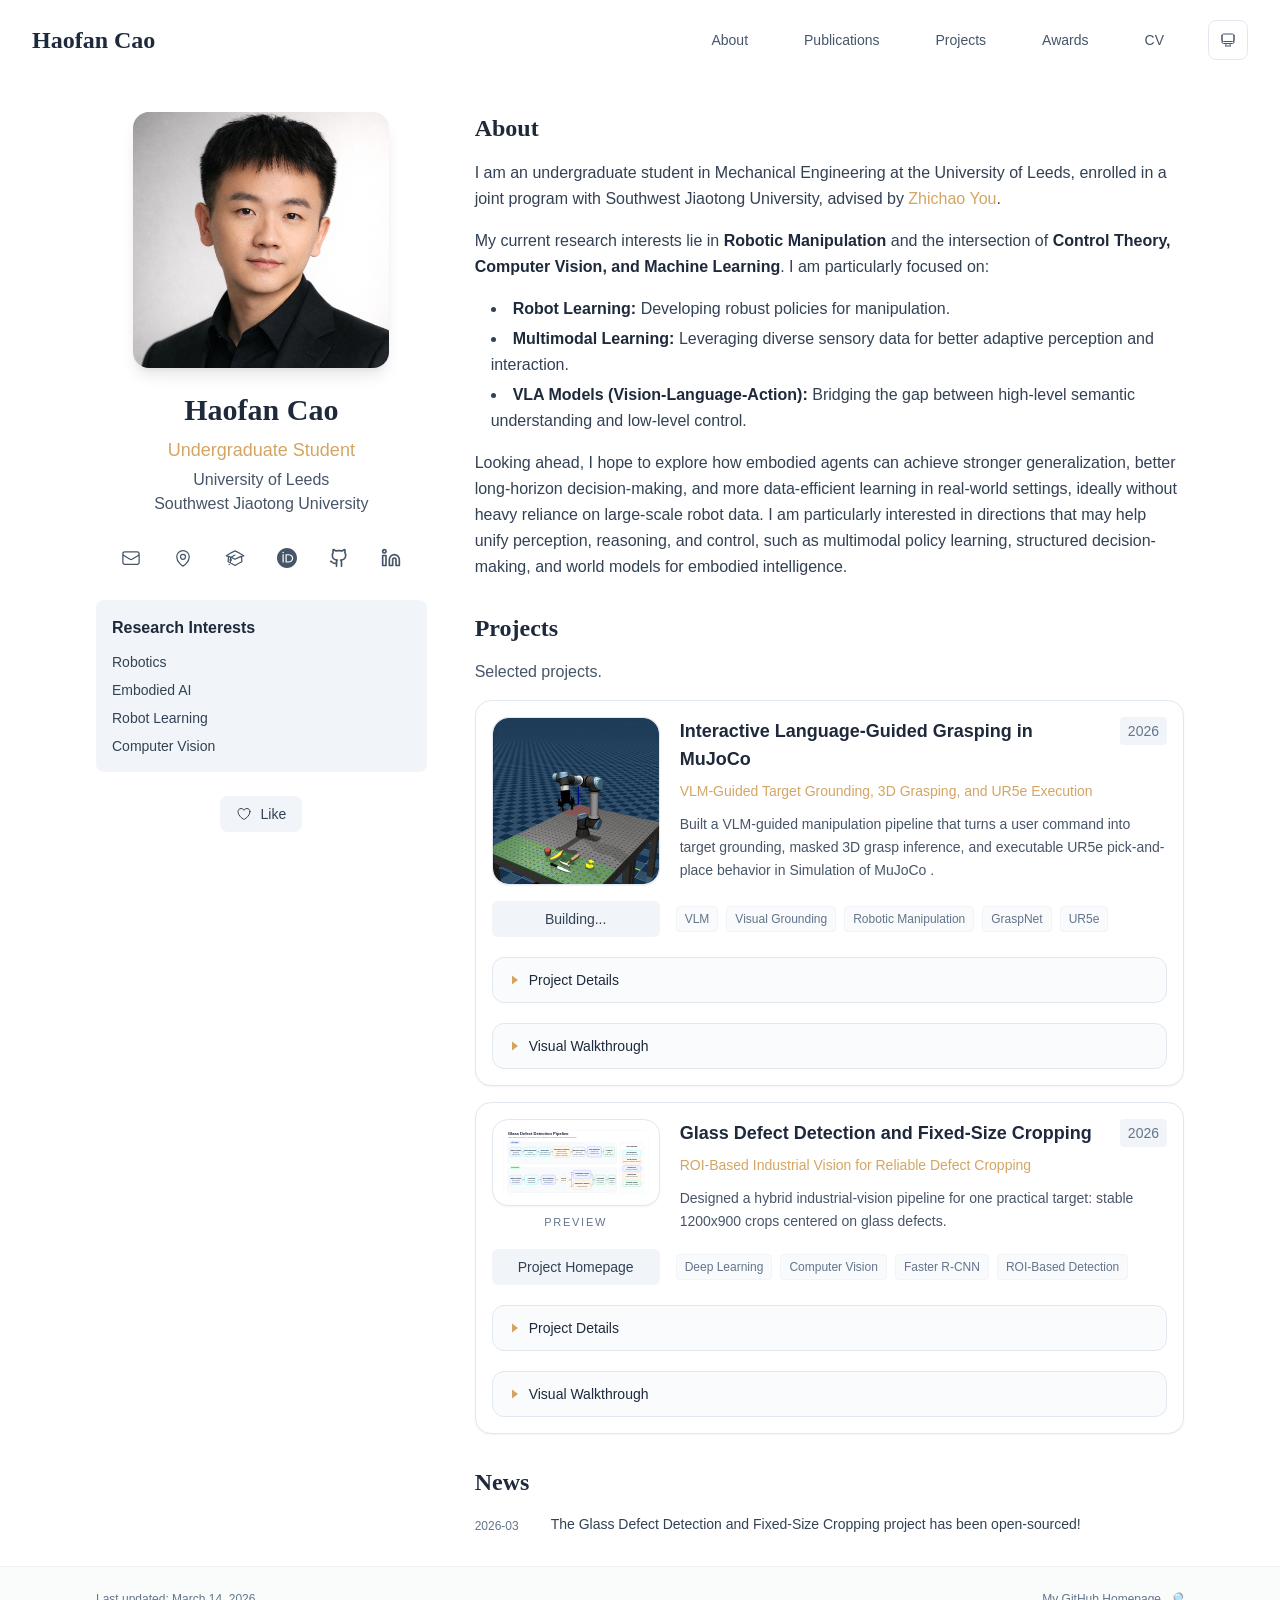
==== commit 7cabbead: "v1.0.4 @ March 19, 2026" ====
--- a/index.html
+++ b/index.html
@@ -22,14 +22,14 @@
                 root.setAttribute('data-theme', 'light');
               }
             </script><title>Haofan Cao</title><meta name="description" content="Undergraduate student at the University of Leeds."/><meta name="author" content="Haofan Cao"/><meta name="keywords" content="Haofan Cao,Undergraduate Student,University of Leeds ,  Southwest Jiaotong University"/><meta name="creator" content="Haofan Cao"/><meta name="publisher" content="Haofan Cao"/><meta property="og:title" content="Haofan Cao"/><meta property="og:description" content="Undergraduate student at the University of Leeds."/><meta property="og:site_name" content="Haofan Cao&#x27;s Academic Website"/><meta property="og:locale" content="en_US"/><meta property="og:type" content="website"/><meta name="twitter:card" content="summary"/><meta name="twitter:title" content="Haofan Cao"/><meta name="twitter:description" content="Undergraduate student at the University of Leeds."/><link rel="icon" href="/favicon.svg"/><script>document.querySelectorAll('body link[rel="icon"], body link[rel="apple-touch-icon"]').forEach(el => document.head.appendChild(el))</script><script src="/_next/static/chunks/polyfills-42372ed130431b0a.js" noModule=""></script></head><body class="font-sans antialiased"><div style="visibility:hidden"><nav class="fixed top-0 left-0 right-0 z-50" data-headlessui-state=""><div class="transition-all duration-300 ease-out bg-transparent" style="transform:translateY(-100px)"><div class="max-w-7xl mx-auto px-4 sm:px-6 lg:px-8"><div class="flex justify-between items-center h-16 lg:h-20"><div class="flex-shrink-0" tabindex="0"><a class="text-xl lg:text-2xl font-serif font-semibold text-primary hover:text-accent transition-colors duration-200" href="/">Haofan Cao</a></div><div class="hidden lg:block"><div class="ml-10 flex items-center space-x-8"><div class="flex items-baseline space-x-8"><a class="relative px-3 py-2 text-sm font-medium transition-all duration-200 rounded hover:bg-accent/10 hover:shadow-sm text-primary" href="/"><span class="relative z-10">About</span><div class="absolute inset-0 bg-accent/10 rounded-lg"></div></a><a class="relative px-3 py-2 text-sm font-medium transition-all duration-200 rounded hover:bg-accent/10 hover:shadow-sm text-neutral-600 hover:text-primary" href="/publications/"><span class="relative z-10">Publications</span></a><a class="relative px-3 py-2 text-sm font-medium transition-all duration-200 rounded hover:bg-accent/10 hover:shadow-sm text-neutral-600 hover:text-primary" href="/projects/"><span class="relative z-10">Projects</span></a><a class="relative px-3 py-2 text-sm font-medium transition-all duration-200 rounded hover:bg-accent/10 hover:shadow-sm text-neutral-600 hover:text-primary" href="/awards/"><span class="relative z-10">Awards</span></a><a class="relative px-3 py-2 text-sm font-medium transition-all duration-200 rounded hover:bg-accent/10 hover:shadow-sm text-neutral-600 hover:text-primary" href="/cv/"><span class="relative z-10">CV</span></a></div><div class="flex items-center justify-center w-10 h-10 rounded-lg border border-neutral-200 dark:border-[rgba(148,163,184,0.24)] bg-background dark:bg-neutral-800"><div class="w-4 h-4 rounded-full bg-neutral-300 animate-pulse"></div></div></div></div><div class="lg:hidden flex items-center space-x-2"><div class="flex items-center justify-center w-10 h-10 rounded-lg border border-neutral-200 dark:border-[rgba(148,163,184,0.24)] bg-background dark:bg-neutral-800"><div class="w-4 h-4 rounded-full bg-neutral-300 animate-pulse"></div></div><button class="inline-flex items-center justify-center p-2 rounded-md text-neutral-600 hover:text-primary hover:bg-neutral-100 dark:hover:bg-neutral-800 focus:outline-none focus:ring-2 focus:ring-inset focus:ring-accent transition-colors duration-200" id="headlessui-disclosure-button-«R5pdb»" type="button" aria-expanded="false" data-headlessui-state=""><span class="sr-only">Open main menu</span><div><svg xmlns="http://www.w3.org/2000/svg" fill="none" viewBox="0 0 24 24" stroke-width="1.5" stroke="currentColor" aria-hidden="true" data-slot="icon" class="block h-6 w-6"><path stroke-linecap="round" stroke-linejoin="round" d="M3.75 6.75h16.5M3.75 12h16.5m-16.5 5.25h16.5"></path></svg></div></button></div></div></div></div></nav><main class="min-h-screen pt-16 lg:pt-20"><div class="max-w-6xl mx-auto px-4 sm:px-6 lg:px-8 py-8 bg-background min-h-screen"><div class="grid grid-cols-1 lg:grid-cols-3 gap-12"><div class="lg:col-span-1"><div class="sticky top-8" style="opacity:0;transform:translateY(20px)"><div class="w-64 h-64 mx-auto mb-6 rounded-2xl overflow-hidden shadow-lg hover:shadow-xl transition-all duration-200 hover:scale-105"><img alt="Haofan Cao" width="256" height="256" decoding="async" data-nimg="1" class="w-full h-full object-cover object-[32%_center]" style="color:transparent" src="/profile.jpg"/></div><div class="text-center mb-6"><h1 class="text-3xl font-serif font-bold text-primary mb-2">Haofan Cao</h1><p class="text-lg text-accent font-medium mb-1">Undergraduate Student</p><p class="text-neutral-600 mb-2 whitespace-pre-line">University of Leeds 
- Southwest Jiaotong University</p></div><div class="flex flex-wrap justify-center gap-3 sm:gap-4 mb-6 relative px-2"><div class="relative"><button class="p-2 sm:p-2 transition-colors duration-200 text-neutral-600 dark:text-neutral-400 hover:text-accent" aria-label="Email"><svg xmlns="http://www.w3.org/2000/svg" fill="none" viewBox="0 0 24 24" stroke-width="1.5" stroke="currentColor" aria-hidden="true" data-slot="icon" class="h-5 w-5"><path stroke-linecap="round" stroke-linejoin="round" d="M21.75 6.75v10.5a2.25 2.25 0 0 1-2.25 2.25h-15a2.25 2.25 0 0 1-2.25-2.25V6.75m19.5 0A2.25 2.25 0 0 0 19.5 4.5h-15a2.25 2.25 0 0 0-2.25 2.25m19.5 0v.243a2.25 2.25 0 0 1-1.07 1.916l-7.5 4.615a2.25 2.25 0 0 1-2.36 0L3.32 8.91a2.25 2.25 0 0 1-1.07-1.916V6.75"></path></svg></button></div><div class="relative"><button class="p-2 sm:p-2 transition-colors duration-200 text-neutral-600 dark:text-neutral-400 hover:text-accent" aria-label="Location"><svg xmlns="http://www.w3.org/2000/svg" fill="none" viewBox="0 0 24 24" stroke-width="1.5" stroke="currentColor" aria-hidden="true" data-slot="icon" class="h-5 w-5"><path stroke-linecap="round" stroke-linejoin="round" d="M15 10.5a3 3 0 1 1-6 0 3 3 0 0 1 6 0Z"></path><path stroke-linecap="round" stroke-linejoin="round" d="M19.5 10.5c0 7.142-7.5 11.25-7.5 11.25S4.5 17.642 4.5 10.5a7.5 7.5 0 1 1 15 0Z"></path></svg></button></div><a href="https://scholar.google.com" target="_blank" rel="noopener noreferrer" class="p-2 sm:p-2 text-neutral-600 dark:text-neutral-400 hover:text-accent transition-colors duration-200" aria-label="Google Scholar"><svg xmlns="http://www.w3.org/2000/svg" fill="none" viewBox="0 0 24 24" stroke-width="1.5" stroke="currentColor" aria-hidden="true" data-slot="icon" class="h-5 w-5"><path stroke-linecap="round" stroke-linejoin="round" d="M4.26 10.147a60.438 60.438 0 0 0-.491 6.347A48.62 48.62 0 0 1 12 20.904a48.62 48.62 0 0 1 8.232-4.41 60.46 60.46 0 0 0-.491-6.347m-15.482 0a50.636 50.636 0 0 0-2.658-.813A59.906 59.906 0 0 1 12 3.493a59.903 59.903 0 0 1 10.399 5.84c-.896.248-1.783.52-2.658.814m-15.482 0A50.717 50.717 0 0 1 12 13.489a50.702 50.702 0 0 1 7.74-3.342M6.75 15a.75.75 0 1 0 0-1.5.75.75 0 0 0 0 1.5Zm0 0v-3.675A55.378 55.378 0 0 1 12 8.443m-7.007 11.55A5.981 5.981 0 0 0 6.75 15.75v-1.5"></path></svg></a><a href="https://orcid.org" target="_blank" rel="noopener noreferrer" class="p-2 sm:p-2 text-neutral-600 dark:text-neutral-400 hover:text-accent transition-colors duration-200" aria-label="ORCID"><svg viewBox="0 0 24 24" fill="currentColor" class="h-5 w-5" xmlns="http://www.w3.org/2000/svg"><path d="M12 0C5.372 0 0 5.372 0 12s5.372 12 12 12 12-5.372 12-12S18.628 0 12 0zM7.369 4.378c.525 0 .947.431.947.947s-.422.947-.947.947a.95.95 0 0 1-.947-.947c0-.525.422-.947.947-.947zm-.722 3.038h1.444v10.041H6.647V7.416zm3.562 0h3.9c3.712 0 5.344 2.653 5.344 5.025 0 2.578-2.016 5.025-5.325 5.025h-3.919V7.416zm1.444 1.303v7.444h2.297c3.272 0 4.022-2.484 4.022-3.722 0-2.016-1.284-3.722-4.097-3.722h-2.222z"></path></svg></a><a href="https://github.com/HaofanCao/" target="_blank" rel="noopener noreferrer" class="p-2 sm:p-2 text-neutral-600 dark:text-neutral-400 hover:text-accent transition-colors duration-200" aria-label="GitHub"><svg xmlns="http://www.w3.org/2000/svg" width="24" height="24" viewBox="0 0 24 24" fill="none" stroke="currentColor" stroke-width="2" stroke-linecap="round" stroke-linejoin="round" class="lucide lucide-github h-5 w-5" aria-hidden="true"><path d="M15 22v-4a4.8 4.8 0 0 0-1-3.5c3 0 6-2 6-5.5.08-1.25-.27-2.48-1-3.5.28-1.15.28-2.35 0-3.5 0 0-1 0-3 1.5-2.64-.5-5.36-.5-8 0C6 2 5 2 5 2c-.3 1.15-.3 2.35 0 3.5A5.403 5.403 0 0 0 4 9c0 3.5 3 5.5 6 5.5-.39.49-.68 1.05-.85 1.65-.17.6-.22 1.23-.15 1.85v4"></path><path d="M9 18c-4.51 2-5-2-7-2"></path></svg></a><a href="https://linkedin.com" target="_blank" rel="noopener noreferrer" class="p-2 sm:p-2 text-neutral-600 dark:text-neutral-400 hover:text-accent transition-colors duration-200" aria-label="LinkedIn"><svg xmlns="http://www.w3.org/2000/svg" width="24" height="24" viewBox="0 0 24 24" fill="none" stroke="currentColor" stroke-width="2" stroke-linecap="round" stroke-linejoin="round" class="lucide lucide-linkedin h-5 w-5" aria-hidden="true"><path d="M16 8a6 6 0 0 1 6 6v7h-4v-7a2 2 0 0 0-2-2 2 2 0 0 0-2 2v7h-4v-7a6 6 0 0 1 6-6z"></path><rect width="4" height="12" x="2" y="9"></rect><circle cx="4" cy="4" r="2"></circle></svg></a></div><div class="bg-neutral-100 dark:bg-neutral-800 rounded-lg p-4 mb-6 hover:shadow-lg transition-all duration-200 hover:scale-[1.02]"><h3 class="font-semibold text-primary mb-3">Research Interests</h3><div class="space-y-2 text-sm text-neutral-700 dark:text-neutral-500"><div>Robotics</div><div>Embodied AI</div><div>Robot Learning</div><div>Computer Vision</div></div></div><div class="flex justify-center"><div class="relative"><button class="flex items-center space-x-2 px-4 py-2 rounded-lg font-medium text-sm transition-all duration-200 bg-neutral-100 dark:bg-neutral-800 text-neutral-700 dark:text-neutral-500 hover:bg-red-50 dark:hover:bg-red-900/20 hover:text-red-600 dark:hover:text-red-400 cursor-pointer" tabindex="0"><svg xmlns="http://www.w3.org/2000/svg" fill="none" viewBox="0 0 24 24" stroke-width="1.5" stroke="currentColor" aria-hidden="true" data-slot="icon" class="h-4 w-4"><path stroke-linecap="round" stroke-linejoin="round" d="M21 8.25c0-2.485-2.099-4.5-4.688-4.5-1.935 0-3.597 1.126-4.312 2.733-.715-1.607-2.377-2.733-4.313-2.733C5.1 3.75 3 5.765 3 8.25c0 7.22 9 12 9 12s9-4.78 9-12Z"></path></svg><span>Like</span></button></div></div></div></div><div class="lg:col-span-2 space-y-8"><section id="about" class="scroll-mt-24 space-y-8"><section style="opacity:0;transform:translateY(20px)"><h2 class="text-2xl font-serif font-bold text-primary mb-4">About</h2><div class="text-neutral-700 dark:text-neutral-600 leading-relaxed"><p class="mb-4 last:mb-0">I am an undergraduate student in Mechanical Engineering at the University of Leeds, currently enrolled in a joint program with Southwest Jiaotong University, advised by <a href="https://faculty.swjtu.edu.cn/youzhichao/zh_CN/index.htm" node="[object Object]" target="_blank" rel="noopener noreferrer" class="text-accent font-medium transition-all duration-200 rounded hover:bg-accent/10 hover:shadow-sm">Zhichao You</a>.</p>
+ Southwest Jiaotong University</p></div><div class="flex flex-wrap justify-center gap-3 sm:gap-4 mb-6 relative px-2"><div class="relative"><button class="p-2 sm:p-2 transition-colors duration-200 text-neutral-600 dark:text-neutral-400 hover:text-accent" aria-label="Email"><svg xmlns="http://www.w3.org/2000/svg" fill="none" viewBox="0 0 24 24" stroke-width="1.5" stroke="currentColor" aria-hidden="true" data-slot="icon" class="h-5 w-5"><path stroke-linecap="round" stroke-linejoin="round" d="M21.75 6.75v10.5a2.25 2.25 0 0 1-2.25 2.25h-15a2.25 2.25 0 0 1-2.25-2.25V6.75m19.5 0A2.25 2.25 0 0 0 19.5 4.5h-15a2.25 2.25 0 0 0-2.25 2.25m19.5 0v.243a2.25 2.25 0 0 1-1.07 1.916l-7.5 4.615a2.25 2.25 0 0 1-2.36 0L3.32 8.91a2.25 2.25 0 0 1-1.07-1.916V6.75"></path></svg></button></div><div class="relative"><button class="p-2 sm:p-2 transition-colors duration-200 text-neutral-600 dark:text-neutral-400 hover:text-accent" aria-label="Location"><svg xmlns="http://www.w3.org/2000/svg" fill="none" viewBox="0 0 24 24" stroke-width="1.5" stroke="currentColor" aria-hidden="true" data-slot="icon" class="h-5 w-5"><path stroke-linecap="round" stroke-linejoin="round" d="M15 10.5a3 3 0 1 1-6 0 3 3 0 0 1 6 0Z"></path><path stroke-linecap="round" stroke-linejoin="round" d="M19.5 10.5c0 7.142-7.5 11.25-7.5 11.25S4.5 17.642 4.5 10.5a7.5 7.5 0 1 1 15 0Z"></path></svg></button></div><a href="https://scholar.google.com" target="_blank" rel="noopener noreferrer" class="p-2 sm:p-2 text-neutral-600 dark:text-neutral-400 hover:text-accent transition-colors duration-200" aria-label="Google Scholar"><svg xmlns="http://www.w3.org/2000/svg" fill="none" viewBox="0 0 24 24" stroke-width="1.5" stroke="currentColor" aria-hidden="true" data-slot="icon" class="h-5 w-5"><path stroke-linecap="round" stroke-linejoin="round" d="M4.26 10.147a60.438 60.438 0 0 0-.491 6.347A48.62 48.62 0 0 1 12 20.904a48.62 48.62 0 0 1 8.232-4.41 60.46 60.46 0 0 0-.491-6.347m-15.482 0a50.636 50.636 0 0 0-2.658-.813A59.906 59.906 0 0 1 12 3.493a59.903 59.903 0 0 1 10.399 5.84c-.896.248-1.783.52-2.658.814m-15.482 0A50.717 50.717 0 0 1 12 13.489a50.702 50.702 0 0 1 7.74-3.342M6.75 15a.75.75 0 1 0 0-1.5.75.75 0 0 0 0 1.5Zm0 0v-3.675A55.378 55.378 0 0 1 12 8.443m-7.007 11.55A5.981 5.981 0 0 0 6.75 15.75v-1.5"></path></svg></a><a href="https://orcid.org" target="_blank" rel="noopener noreferrer" class="p-2 sm:p-2 text-neutral-600 dark:text-neutral-400 hover:text-accent transition-colors duration-200" aria-label="ORCID"><svg viewBox="0 0 24 24" fill="currentColor" class="h-5 w-5" xmlns="http://www.w3.org/2000/svg"><path d="M12 0C5.372 0 0 5.372 0 12s5.372 12 12 12 12-5.372 12-12S18.628 0 12 0zM7.369 4.378c.525 0 .947.431.947.947s-.422.947-.947.947a.95.95 0 0 1-.947-.947c0-.525.422-.947.947-.947zm-.722 3.038h1.444v10.041H6.647V7.416zm3.562 0h3.9c3.712 0 5.344 2.653 5.344 5.025 0 2.578-2.016 5.025-5.325 5.025h-3.919V7.416zm1.444 1.303v7.444h2.297c3.272 0 4.022-2.484 4.022-3.722 0-2.016-1.284-3.722-4.097-3.722h-2.222z"></path></svg></a><a href="https://github.com/HaofanCao/" target="_blank" rel="noopener noreferrer" class="p-2 sm:p-2 text-neutral-600 dark:text-neutral-400 hover:text-accent transition-colors duration-200" aria-label="GitHub"><svg xmlns="http://www.w3.org/2000/svg" width="24" height="24" viewBox="0 0 24 24" fill="none" stroke="currentColor" stroke-width="2" stroke-linecap="round" stroke-linejoin="round" class="lucide lucide-github h-5 w-5" aria-hidden="true"><path d="M15 22v-4a4.8 4.8 0 0 0-1-3.5c3 0 6-2 6-5.5.08-1.25-.27-2.48-1-3.5.28-1.15.28-2.35 0-3.5 0 0-1 0-3 1.5-2.64-.5-5.36-.5-8 0C6 2 5 2 5 2c-.3 1.15-.3 2.35 0 3.5A5.403 5.403 0 0 0 4 9c0 3.5 3 5.5 6 5.5-.39.49-.68 1.05-.85 1.65-.17.6-.22 1.23-.15 1.85v4"></path><path d="M9 18c-4.51 2-5-2-7-2"></path></svg></a><a href="https://linkedin.com" target="_blank" rel="noopener noreferrer" class="p-2 sm:p-2 text-neutral-600 dark:text-neutral-400 hover:text-accent transition-colors duration-200" aria-label="LinkedIn"><svg xmlns="http://www.w3.org/2000/svg" width="24" height="24" viewBox="0 0 24 24" fill="none" stroke="currentColor" stroke-width="2" stroke-linecap="round" stroke-linejoin="round" class="lucide lucide-linkedin h-5 w-5" aria-hidden="true"><path d="M16 8a6 6 0 0 1 6 6v7h-4v-7a2 2 0 0 0-2-2 2 2 0 0 0-2 2v7h-4v-7a6 6 0 0 1 6-6z"></path><rect width="4" height="12" x="2" y="9"></rect><circle cx="4" cy="4" r="2"></circle></svg></a></div><div class="bg-neutral-100 dark:bg-neutral-800 rounded-lg p-4 mb-6 hover:shadow-lg transition-all duration-200 hover:scale-[1.02]"><h3 class="font-semibold text-primary mb-3">Research Interests</h3><div class="space-y-2 text-sm text-neutral-700 dark:text-neutral-500"><div>Robotics</div><div>Embodied AI</div><div>Robot Learning</div><div>Computer Vision</div></div></div><div class="flex justify-center"><div class="relative"><button class="flex items-center space-x-2 px-4 py-2 rounded-lg font-medium text-sm transition-all duration-200 bg-neutral-100 dark:bg-neutral-800 text-neutral-700 dark:text-neutral-500 hover:bg-red-50 dark:hover:bg-red-900/20 hover:text-red-600 dark:hover:text-red-400 cursor-pointer" tabindex="0"><svg xmlns="http://www.w3.org/2000/svg" fill="none" viewBox="0 0 24 24" stroke-width="1.5" stroke="currentColor" aria-hidden="true" data-slot="icon" class="h-4 w-4"><path stroke-linecap="round" stroke-linejoin="round" d="M21 8.25c0-2.485-2.099-4.5-4.688-4.5-1.935 0-3.597 1.126-4.312 2.733-.715-1.607-2.377-2.733-4.313-2.733C5.1 3.75 3 5.765 3 8.25c0 7.22 9 12 9 12s9-4.78 9-12Z"></path></svg><span>Like</span></button></div></div></div></div><div class="lg:col-span-2 space-y-8"><section id="about" class="scroll-mt-24 space-y-8"><section style="opacity:0;transform:translateY(20px)"><h2 class="text-2xl font-serif font-bold text-primary mb-4">About</h2><div class="text-neutral-700 dark:text-neutral-600 leading-relaxed"><p class="mb-4 last:mb-0">I am an undergraduate student in Mechanical Engineering at the University of Leeds, enrolled in a joint program with Southwest Jiaotong University, advised by <a href="https://faculty.swjtu.edu.cn/youzhichao/zh_CN/index.htm" node="[object Object]" target="_blank" rel="noopener noreferrer" class="text-accent font-medium transition-all duration-200 rounded hover:bg-accent/10 hover:shadow-sm">Zhichao You</a>.</p>
 <p class="mb-4 last:mb-0">My current research interests lie in <strong class="font-semibold text-primary">Robotic Manipulation</strong> and the intersection of <strong class="font-semibold text-primary">Control Theory, Computer Vision, and Machine Learning</strong>. I am particularly focused on:</p>
 <ul class="list-disc list-inside mb-4 space-y-1 ml-4">
 <li class="mb-1"><strong class="font-semibold text-primary">Robot Learning:</strong> Developing robust policies for manipulation.</li>
-<li class="mb-1"><strong class="font-semibold text-primary">Multimodal Learning:</strong> Leveraging diverse sensory data for better perception and interaction.</li>
+<li class="mb-1"><strong class="font-semibold text-primary">Multimodal Learning:</strong> Leveraging diverse sensory data for better adaptive perception and interaction.</li>
 <li class="mb-1"><strong class="font-semibold text-primary">VLA Models (Vision-Language-Action):</strong> Bridging the gap between high-level semantic understanding and low-level control.</li>
 </ul>
-<p class="mb-4 last:mb-0">Looking ahead, I hope to explore how embodied agents can achieve stronger generalization, better long-horizon decision-making, and more data-efficient learning in real-world settings, ideally without heavy reliance on large-scale robot data. I am particularly interested in research directions that may help unify perception, reasoning, and control, such as multimodal policy learning, structured decision-making, and world models for embodied intelligence.</p></div></section><div style="opacity:0;transform:translateY(20px)"><div class="mb-4"><h1 class="text-2xl font-serif font-bold text-primary mb-4">Projects</h1><p class="text-base text-neutral-600 dark:text-neutral-500 max-w-2xl">Selected projects.</p></div><div class="grid gap-4"><div class="bg-white dark:bg-neutral-900 p-4 rounded-2xl shadow-sm border border-neutral-200 dark:border-neutral-800 hover:shadow-xl transition-shadow duration-200" style="opacity:0;transform:translateY(20px)"><div class="grid gap-5 items-start lg:grid-cols-[168px_minmax(0,1fr)]"><div class="mx-auto w-full max-w-[220px] lg:max-w-[168px]"><div class="overflow-hidden rounded-2xl border shadow-sm border-neutral-200 dark:border-neutral-800 bg-neutral-100 dark:bg-neutral-900 p-0"><div class="relative overflow-hidden rounded-2xl bg-transparent" style="aspect-ratio:320 / 320"><img alt="Interactive Language-Guided Grasping in MuJoCo" loading="lazy" decoding="async" data-nimg="fill" class="object-cover" style="position:absolute;height:100%;width:100%;left:0;top:0;right:0;bottom:0;color:transparent" src="/projects/vlm-grasp-interactive-overview.gif"/></div></div></div><div><div class="flex justify-between items-start mb-2 gap-3"><h3 class="text-lg font-semibold text-primary">Interactive Language-Guided Grasping in MuJoCo</h3><span class="shrink-0 text-sm text-neutral-500 font-medium bg-neutral-100 dark:bg-neutral-800 px-2 py-1 rounded">2026</span></div><p class="text-sm text-accent font-medium mb-3">VLM-Guided Target Grounding, 3D Grasping, and UR5e Execution</p><p class="text-sm text-neutral-600 dark:text-neutral-500 leading-relaxed whitespace-pre-line">Built a VLM-guided manipulation pipeline that turns a user command into target grounding, masked 3D grasp inference, and executable UR5e pick-and-place behavior in Simulation of MuJoCo .</p></div></div><div class="mt-4 grid gap-4 items-center lg:grid-cols-[168px_minmax(0,1fr)]"><div class="mx-auto w-full max-w-[220px] lg:max-w-[168px]"><div class="flex justify-center lg:justify-start"><button type="button" class="inline-flex items-center px-3 py-2 rounded-md text-sm font-medium bg-neutral-100 dark:bg-neutral-800 text-neutral-700 dark:text-neutral-300 hover:bg-accent hover:text-white transition-colors w-full justify-center">Building...</button></div></div><div class="flex flex-wrap items-center gap-2 self-center"><span class="text-xs text-neutral-500 bg-neutral-50 dark:bg-neutral-800/50 px-2 py-1 rounded border border-neutral-100 dark:border-neutral-800">VLM</span><span class="text-xs text-neutral-500 bg-neutral-50 dark:bg-neutral-800/50 px-2 py-1 rounded border border-neutral-100 dark:border-neutral-800">Visual Grounding</span><span class="text-xs text-neutral-500 bg-neutral-50 dark:bg-neutral-800/50 px-2 py-1 rounded border border-neutral-100 dark:border-neutral-800">Robotic Manipulation</span><span class="text-xs text-neutral-500 bg-neutral-50 dark:bg-neutral-800/50 px-2 py-1 rounded border border-neutral-100 dark:border-neutral-800">GraspNet</span><span class="text-xs text-neutral-500 bg-neutral-50 dark:bg-neutral-800/50 px-2 py-1 rounded border border-neutral-100 dark:border-neutral-800">UR5e</span></div></div><details class="group mt-5 rounded-xl border border-neutral-200 dark:border-neutral-800 bg-neutral-50/70 dark:bg-neutral-800/30"><summary class="flex cursor-pointer list-none items-center gap-2 px-4 py-3 text-sm font-medium text-primary"><svg viewBox="0 0 12 12" aria-hidden="true" class="h-3 w-3 shrink-0 text-accent transition-transform duration-200 group-open:rotate-90" fill="currentColor"><path d="M3 1.5 9 6 3 10.5Z"></path></svg><span>Project Details</span></summary><div class="px-4 pb-4 pt-0"><p class="text-sm text-neutral-600 dark:text-neutral-500 leading-relaxed whitespace-pre-line">The core design was to decompose the task into two questions: what object is intended, and what grasp is physically executable. I used the VLM and SAM to convert open-ended language into a target-specific spatial prior, then restricted 3D inference to the masked point cloud so GraspNet reasons only over the commanded object instead of the full cluttered scene.
-The execution layer follows the same principle of controlled decomposition: candidate grasps are filtered by collision and geometry, ranked with object-centric priors, transformed from the camera frame into the robot world frame, and executed as a staged pre-grasp, grasp, lift, and place routine. 
+<p class="mb-4 last:mb-0">Looking ahead, I hope to explore how embodied agents can achieve stronger generalization, better long-horizon decision-making, and more data-efficient learning in real-world settings, ideally without heavy reliance on large-scale robot data. I am particularly interested in directions that may help unify perception, reasoning, and control, such as multimodal policy learning, structured decision-making, and world models for embodied intelligence.</p></div></section><div style="opacity:0;transform:translateY(20px)"><div class="mb-4"><h1 class="text-2xl font-serif font-bold text-primary mb-4">Projects</h1><p class="text-base text-neutral-600 dark:text-neutral-500 max-w-2xl">Selected projects.</p></div><div class="grid gap-4"><div class="bg-white dark:bg-neutral-900 p-4 rounded-2xl shadow-sm border border-neutral-200 dark:border-neutral-800 hover:shadow-xl transition-shadow duration-200" style="opacity:0;transform:translateY(20px)"><div class="grid gap-5 items-start lg:grid-cols-[168px_minmax(0,1fr)]"><div class="mx-auto w-full max-w-[220px] lg:max-w-[168px]"><div class="overflow-hidden rounded-2xl border shadow-sm border-neutral-200 dark:border-neutral-800 bg-neutral-100 dark:bg-neutral-900 p-0"><div class="relative overflow-hidden rounded-2xl bg-transparent" style="aspect-ratio:320 / 320"><img alt="Interactive Language-Guided Grasping in MuJoCo" loading="lazy" decoding="async" data-nimg="fill" class="object-cover" style="position:absolute;height:100%;width:100%;left:0;top:0;right:0;bottom:0;color:transparent" src="/projects/vlm-grasp-interactive-overview.gif"/></div></div></div><div><div class="flex justify-between items-start mb-2 gap-3"><h3 class="text-lg font-semibold text-primary">Interactive Language-Guided Grasping in MuJoCo</h3><span class="shrink-0 text-sm text-neutral-500 font-medium bg-neutral-100 dark:bg-neutral-800 px-2 py-1 rounded">2026</span></div><p class="text-sm text-accent font-medium mb-3">VLM-Guided Target Grounding, 3D Grasping, and UR5e Execution</p><p class="text-sm text-neutral-600 dark:text-neutral-500 leading-relaxed whitespace-pre-line">Built a VLM-guided manipulation pipeline that turns a user command into target grounding, masked 3D grasp inference, and executable UR5e pick-and-place behavior in Simulation of MuJoCo .</p></div></div><div class="mt-4 grid gap-4 items-center lg:grid-cols-[168px_minmax(0,1fr)]"><div class="mx-auto w-full max-w-[220px] lg:max-w-[168px]"><div class="flex justify-center lg:justify-start"><button type="button" class="inline-flex items-center px-3 py-2 rounded-md text-sm font-medium bg-neutral-100 dark:bg-neutral-800 text-neutral-700 dark:text-neutral-300 hover:bg-accent hover:text-white transition-colors w-full justify-center">Building...</button></div></div><div class="flex flex-wrap items-center gap-2 self-center"><span class="text-xs text-neutral-500 bg-neutral-50 dark:bg-neutral-800/50 px-2 py-1 rounded border border-neutral-100 dark:border-neutral-800">VLM</span><span class="text-xs text-neutral-500 bg-neutral-50 dark:bg-neutral-800/50 px-2 py-1 rounded border border-neutral-100 dark:border-neutral-800">Visual Grounding</span><span class="text-xs text-neutral-500 bg-neutral-50 dark:bg-neutral-800/50 px-2 py-1 rounded border border-neutral-100 dark:border-neutral-800">Robotic Manipulation</span><span class="text-xs text-neutral-500 bg-neutral-50 dark:bg-neutral-800/50 px-2 py-1 rounded border border-neutral-100 dark:border-neutral-800">GraspNet</span><span class="text-xs text-neutral-500 bg-neutral-50 dark:bg-neutral-800/50 px-2 py-1 rounded border border-neutral-100 dark:border-neutral-800">UR5e</span></div></div><details class="group mt-5 rounded-xl border border-neutral-200 dark:border-neutral-800 bg-neutral-50/70 dark:bg-neutral-800/30"><summary class="flex cursor-pointer list-none items-center gap-2 px-4 py-3 text-sm font-medium text-primary"><svg viewBox="0 0 12 12" aria-hidden="true" class="h-3 w-3 shrink-0 text-accent transition-transform duration-200 group-open:rotate-90" fill="currentColor"><path d="M3 1.5 9 6 3 10.5Z"></path></svg><span>Project Details</span></summary><div class="px-4 pb-4 pt-0"><p class="text-sm text-neutral-600 dark:text-neutral-500 leading-relaxed whitespace-pre-line">The core design was to decompose the task into two questions: what object is intended, and what grasp is physically executable. I used the VLM and SAM to convert open-ended language into a target-specific spatial prior, then restricted 3D inference to the masked point cloud so GraspNet reasons only over the commanded object instead of the full cluttered scene.
+The execution layer follows the same principle of controlled decomposition: candidate grasps are filtered by collision and approach geometry, ranked with object-centric priors, transformed from the camera frame into the robot world frame, and executed as a staged pre-grasp, grasp, lift, and place routine. 
 This project is a language-to-action pipeline in which each module solves a well-defined subproblem and could be improved independently in future.</p></div></details><details class="group mt-5 rounded-xl border border-neutral-200 dark:border-neutral-800 bg-neutral-50/70 dark:bg-neutral-800/30"><summary class="flex cursor-pointer list-none items-center gap-2 px-4 py-3 text-sm font-medium text-primary"><svg viewBox="0 0 12 12" aria-hidden="true" class="h-3 w-3 shrink-0 text-accent transition-transform duration-200 group-open:rotate-90" fill="currentColor"><path d="M3 1.5 9 6 3 10.5Z"></path></svg><span>Visual Walkthrough</span></summary><div class="px-4 pb-4 pt-1"><div class="grid gap-3 sm:grid-cols-3"><div class="space-y-2"><div class="relative overflow-hidden rounded-lg border border-neutral-200 dark:border-neutral-800 aspect-video bg-neutral-100 dark:bg-neutral-900"><img alt="Language command, object grounding, and target mask generation" loading="lazy" decoding="async" data-nimg="fill" class="object-contain" style="position:absolute;height:100%;width:100%;left:0;top:0;right:0;bottom:0;color:transparent" src="/projects/vlm-grasp-interactive-grounding.gif"/></div><p class="text-xs text-center text-neutral-500">DEMO 1</p></div><div class="space-y-2"><div class="relative overflow-hidden rounded-lg border border-neutral-200 dark:border-neutral-800 aspect-video bg-neutral-100 dark:bg-neutral-900"><img alt="Target-conditioned point cloud and grasp candidate selection" loading="lazy" decoding="async" data-nimg="fill" class="object-contain" style="position:absolute;height:100%;width:100%;left:0;top:0;right:0;bottom:0;color:transparent" src="/projects/vlm-grasp-interactive-grasp-selection.gif"/></div><p class="text-xs text-center text-neutral-500">DEMO 2</p></div><div class="space-y-2"><div class="relative overflow-hidden rounded-lg border border-neutral-200 dark:border-neutral-800 aspect-video bg-neutral-100 dark:bg-neutral-900"><img alt="UR5e executes the selected grasp and completes pick and place" loading="lazy" decoding="async" data-nimg="fill" class="object-contain" style="position:absolute;height:100%;width:100%;left:0;top:0;right:0;bottom:0;color:transparent" src="/projects/vlm-grasp-interactive-execution.gif"/></div><p class="text-xs text-center text-neutral-500">DEMO 3</p></div></div></div></details></div><div class="bg-white dark:bg-neutral-900 p-4 rounded-2xl shadow-sm border border-neutral-200 dark:border-neutral-800 hover:shadow-xl transition-shadow duration-200" style="opacity:0;transform:translateY(20px)"><div class="grid gap-5 items-start lg:grid-cols-[168px_minmax(0,1fr)]"><div class="mx-auto w-full max-w-[220px] lg:max-w-[168px]"><div class="overflow-hidden rounded-2xl border shadow-sm border-neutral-200 dark:border-neutral-700 bg-white p-2"><div class="relative overflow-hidden rounded-xl bg-white" style="aspect-ratio:2000 / 920"><img alt="Glass Defect Detection and Fixed-Size Cropping" loading="lazy" decoding="async" data-nimg="fill" class="object-contain" style="position:absolute;height:100%;width:100%;left:0;top:0;right:0;bottom:0;color:transparent" src="/projects/glass-defect-pipeline.svg"/></div></div><p class="mt-2 text-center text-[11px] font-medium uppercase tracking-[0.16em] text-neutral-500">Preview</p></div><div><div class="flex justify-between items-start mb-2 gap-3"><h3 class="text-lg font-semibold text-primary">Glass Defect Detection and Fixed-Size Cropping</h3><span class="shrink-0 text-sm text-neutral-500 font-medium bg-neutral-100 dark:bg-neutral-800 px-2 py-1 rounded">2026</span></div><p class="text-sm text-accent font-medium mb-3">ROI-Based Industrial Vision for Reliable Defect Cropping</p><p class="text-sm text-neutral-600 dark:text-neutral-500 leading-relaxed whitespace-pre-line">Designed a hybrid industrial-vision pipeline for one practical target: stable 1200x900 crops centered on glass defects.</p></div></div><div class="mt-4 grid gap-4 items-center lg:grid-cols-[168px_minmax(0,1fr)]"><div class="mx-auto w-full max-w-[220px] lg:max-w-[168px]"><div class="flex justify-center lg:justify-start"><a href="https://github.com/HaofanCao/roi-glass-defect-detection" target="_blank" rel="noopener noreferrer" class="inline-flex items-center px-3 py-2 rounded-md text-sm font-medium bg-neutral-100 dark:bg-neutral-800 text-neutral-700 dark:text-neutral-300 hover:bg-accent hover:text-white transition-colors w-full justify-center">Project Homepage</a></div></div><div class="flex flex-wrap items-center gap-2 self-center"><span class="text-xs text-neutral-500 bg-neutral-50 dark:bg-neutral-800/50 px-2 py-1 rounded border border-neutral-100 dark:border-neutral-800">Deep Learning</span><span class="text-xs text-neutral-500 bg-neutral-50 dark:bg-neutral-800/50 px-2 py-1 rounded border border-neutral-100 dark:border-neutral-800">Computer Vision</span><span class="text-xs text-neutral-500 bg-neutral-50 dark:bg-neutral-800/50 px-2 py-1 rounded border border-neutral-100 dark:border-neutral-800">Faster R-CNN</span><span class="text-xs text-neutral-500 bg-neutral-50 dark:bg-neutral-800/50 px-2 py-1 rounded border border-neutral-100 dark:border-neutral-800">ROI-Based Detection</span></div></div><details class="group mt-5 rounded-xl border border-neutral-200 dark:border-neutral-800 bg-neutral-50/70 dark:bg-neutral-800/30"><summary class="flex cursor-pointer list-none items-center gap-2 px-4 py-3 text-sm font-medium text-primary"><svg viewBox="0 0 12 12" aria-hidden="true" class="h-3 w-3 shrink-0 text-accent transition-transform duration-200 group-open:rotate-90" fill="currentColor"><path d="M3 1.5 9 6 3 10.5Z"></path></svg><span>Project Details</span></summary><div class="px-4 pb-4 pt-0"><p class="text-sm text-neutral-600 dark:text-neutral-500 leading-relaxed whitespace-pre-line">The key idea was to reduce the search space before learning: I first estimated a stable ROI for each fixed camera from the bright-band geometry, then built a reviewed pseudo-label batch and trained an ROI-only detector.
-During deployment, the system uses detector-first inference and falls back to heuristics when confidence is low, so the output is both robust and auditable.</p></div></details><details class="group mt-5 rounded-xl border border-neutral-200 dark:border-neutral-800 bg-neutral-50/70 dark:bg-neutral-800/30"><summary class="flex cursor-pointer list-none items-center gap-2 px-4 py-3 text-sm font-medium text-primary"><svg viewBox="0 0 12 12" aria-hidden="true" class="h-3 w-3 shrink-0 text-accent transition-transform duration-200 group-open:rotate-90" fill="currentColor"><path d="M3 1.5 9 6 3 10.5Z"></path></svg><span>Visual Walkthrough</span></summary><div class="px-4 pb-4 pt-1"><div class="grid gap-3 sm:grid-cols-3"><div class="space-y-2"><div class="relative overflow-hidden rounded-lg border border-neutral-200 dark:border-neutral-800 aspect-[4/3] bg-neutral-50 dark:bg-neutral-950"><img alt="Origin raw inspection frame" loading="lazy" decoding="async" data-nimg="fill" class="object-cover" style="position:absolute;height:100%;width:100%;left:0;top:0;right:0;bottom:0;color:transparent" src="/projects/glass-defect-origin.jpg"/></div><p class="text-xs text-center text-neutral-500">Origin</p></div><div class="space-y-2"><div class="relative overflow-hidden rounded-lg border border-neutral-200 dark:border-neutral-800 aspect-[4/3] bg-neutral-50 dark:bg-neutral-950"><img alt="Defect localization overlay" loading="lazy" decoding="async" data-nimg="fill" class="object-cover" style="position:absolute;height:100%;width:100%;left:0;top:0;right:0;bottom:0;color:transparent" src="/projects/glass-defect-detect.jpg"/></div><p class="text-xs text-center text-neutral-500">Detect</p></div><div class="space-y-2"><div class="relative overflow-hidden rounded-lg border border-neutral-200 dark:border-neutral-800 aspect-[4/3] bg-neutral-50 dark:bg-neutral-950"><img alt="Final fixed-size crop" loading="lazy" decoding="async" data-nimg="fill" class="object-cover" style="position:absolute;height:100%;width:100%;left:0;top:0;right:0;bottom:0;color:transparent" src="/projects/glass-defect-final-crop.jpg"/></div><p class="text-xs text-center text-neutral-500">Final Crop</p></div></div></div></details></div></div></div><section style="opacity:0;transform:translateY(20px)"><h2 class="text-2xl font-serif font-bold text-primary mb-4">News</h2><div class="space-y-3"><div class="flex items-start space-x-3"><span class="text-xs text-neutral-500 mt-1 w-16 flex-shrink-0">2026-03</span><p class="text-sm text-neutral-700">The Glass Defect Detection and Fixed-Size Cropping project has been open-sourced!</p></div></div></section></section></div></div></div><!--$--><!--/$--><!--$--><!--/$--></main><footer class="border-t border-neutral-200/50 bg-neutral-50/50 dark:bg-neutral-900/50 dark:border-neutral-700/50"><div class="max-w-6xl mx-auto px-4 sm:px-6 lg:px-8 py-6"><div class="flex flex-col sm:flex-row justify-between items-center gap-2"><p class="text-xs text-neutral-500">Last updated: <!-- -->March 14, 2026</p><p class="text-xs text-neutral-500 flex items-center"><a href="https://github.com/HaofanCao" target="_blank" rel="noopener noreferrer">My GitHub Homepage</a><span class="ml-2">🔎</span></p></div></div></footer></div><script src="/_next/static/chunks/webpack-453cfa65acb2a8a8.js" async=""></script><script>(self.__next_f=self.__next_f||[]).push([0])</script><script>self.__next_f.push([1,"1:\"$Sreact.fragment\"\n2:I[3719,[\"17\",\"static/chunks/17-9c04c9413a9f9f1f.js\",\"874\",\"static/chunks/874-6cc630662f3664af.js\",\"862\",\"static/chunks/862-15038af301665bb3.js\",\"177\",\"static/chunks/app/layout-1cc4c87c41780dfc.js\"],\"ThemeProvider\"]\n3:I[768,[\"17\",\"static/chunks/17-9c04c9413a9f9f1f.js\",\"874\",\"static/chunks/874-6cc630662f3664af.js\",\"862\",\"static/chunks/862-15038af301665bb3.js\",\"177\",\"static/chunks/app/layout-1cc4c87c41780dfc.js\"],\"default\"]\n4:I[7555,[],\"\"]\n5:I[1295,[],\"\"]\n6:I[2548,[\"17\",\"static/chunks/17-9c04c9413a9f9f1f.js\",\"874\",\"static/chunks/874-6cc630662f3664af.js\",\"862\",\"static/chunks/862-15038af301665bb3.js\",\"177\",\"static/chunks/app/layout-1cc4c87c41780dfc.js\"],\"default\"]\n7:I[7437,[\"17\",\"static/chunks/17-9c04c9413a9f9f1f.js\",\"178\",\"static/chunks/178-8a35d88e684927c9.js\",\"874\",\"static/chunks/874-6cc630662f3664af.js\",\"748\",\"static/chunks/748-35dc3a319d33e7c8.js\",\"974\",\"static/chunks/app/page-5022438c775c0fd9.js\"],\"default\"]\n8:I[9507,[\"17\",\"static/chunks/17-9c04c9413a9f9f1f.js\",\"178\",\"static/chunks/178-8a35d88e684927c9.js\",\"874\",\"static/chunks/874-6cc630662f3664af.js\",\"748\",\"static/chunks/748-35dc3a319d33e7c8.js\",\"974\",\"static/chunks/app/page-5022438c775c0fd9.js\"],\"default\"]\na:I[3684,[\"17\",\"static/chunks/17-9c04c9413a9f9f1f.js\",\"178\",\"static/chunks/178-8a35d88e684927c9.js\",\"874\",\"static/chunks/874-6cc630662f3664af.js\",\"748\",\"static/chunks/748-35dc3a319d33e7c8.js\",\"974\",\"static/chunks/app/page-5022438c775c0fd9.js\"],\"default\"]\nb:I[1990,[\"17\",\"static/chunks/17-9c04c9413a9f9f1f.js\",\"178\",\"static/chunks/178-8a35d88e684927c9.js\",\"874\",\"static/chunks/874-6cc630662f3664af.js\",\"748\",\"static/chunks/748-35dc3a319d33e7c8.js\",\"974\",\"static/chunks/app/page-5022438c775c0fd9.js\"],\"default\"]\nc:I[9665,[],\"MetadataBoundary\"]\ne:I[9665,[],\"OutletBoundary\"]\n11:I[4911,[],\"AsyncMetadataOutlet\"]\n13:I[9665,[],\"ViewportBoundary\"]\n15:I[6614,[],\"\"]\n:HL[\"/_next/static/css/7313a080a2ae9e5b.css\",\"style\"]\n9:T494,I am an undergraduate student in Mechanical Engineering at the University of Leeds, currently enrolled in a joint program with S"])</script><script>self.__next_f.push([1,"outhwest Jiaotong University, advised by [Zhichao You](https://faculty.swjtu.edu.cn/youzhichao/zh_CN/index.htm).\r\n\r\nMy current research interests lie in **Robotic Manipulation** and the intersection of **Control Theory, Computer Vision, and Machine Learning**. I am particularly focused on:\r\n* **Robot Learning:** Developing robust policies for manipulation.\r\n* **Multimodal Learning:** Leveraging diverse sensory data for better perception and interaction.\r\n* **VLA Models (Vision-Language-Action):** Bridging the gap between high-level semantic understanding and low-level control.\r\n\r\nLooking ahead, I hope to explore how embodied agents can achieve stronger generalization, better long-horizon decision-making, and more data-efficient learning in real-world settings, ideally without heavy reliance on large-scale robot data. I am particularly interested in research directions that may help unify perception, reasoning, and control, such as multimodal policy learning, structured decision-making, and world models for embodied intelligence."])</script><script>self.__next_f.push([1,"0:{\"P\":null,\"b\":\"z6VOSw4qWNaaGRHoJdnlj\",\"p\":\"\",\"c\":[\"\",\"\"],\"i\":false,\"f\":[[[\"\",{\"children\":[\"__PAGE__\",{}]},\"$undefined\",\"$undefined\",true],[\"\",[\"$\",\"$1\",\"c\",{\"children\":[[[\"$\",\"link\",\"0\",{\"rel\":\"stylesheet\",\"href\":\"/_next/static/css/7313a080a2ae9e5b.css\",\"precedence\":\"next\",\"crossOrigin\":\"$undefined\",\"nonce\":\"$undefined\"}]],[\"$\",\"html\",null,{\"lang\":\"en\",\"className\":\"scroll-smooth\",\"suppressHydrationWarning\":true,\"children\":[[\"$\",\"head\",null,{\"children\":[[\"$\",\"link\",null,{\"rel\":\"icon\",\"href\":\"/favicon.svg\",\"type\":\"image/svg+xml\"}],[\"$\",\"link\",null,{\"rel\":\"dns-prefetch\",\"href\":\"https://google-fonts.jialeliu.com\"}],[\"$\",\"link\",null,{\"rel\":\"preconnect\",\"href\":\"https://google-fonts.jialeliu.com\",\"crossOrigin\":\"\"}],[\"$\",\"link\",null,{\"rel\":\"preload\",\"as\":\"style\",\"href\":\"https://google-fonts.jialeliu.com/css2?family=Inter:wght@300;400;500;600;700\u0026family=Crimson+Text:ital,wght@0,400;0,600;1,400\u0026display=swap\"}],[\"$\",\"link\",null,{\"rel\":\"stylesheet\",\"id\":\"gfonts-css\",\"href\":\"https://google-fonts.jialeliu.com/css2?family=Inter:wght@300;400;500;600;700\u0026family=Crimson+Text:ital,wght@0,400;0,600;1,400\u0026display=swap\",\"media\":\"print\"}],[\"$\",\"script\",null,{\"dangerouslySetInnerHTML\":{\"__html\":\"\\n              (function(){\\n                var l = document.getElementById('gfonts-css');\\n                if (!l) return;\\n                if (l.media !== 'all') {\\n                  l.addEventListener('load', function(){ try { l.media = 'all'; } catch(e){} });\\n                }\\n              })();\\n            \"}}],[\"$\",\"noscript\",null,{\"children\":[\"$\",\"link\",null,{\"rel\":\"stylesheet\",\"href\":\"https://google-fonts.jialeliu.com/css2?family=Inter:wght@300;400;500;600;700\u0026family=Crimson+Text:ital,wght@0,400;0,600;1,400\u0026display=swap\"}]}],[\"$\",\"script\",null,{\"dangerouslySetInnerHTML\":{\"__html\":\"\\n              try {\\n                const theme = localStorage.getItem('theme-storage');\\n                const parsed = theme ? JSON.parse(theme) : null;\\n                const setting = parsed?.state?.theme || 'system';\\n                const prefersDark = typeof window !== 'undefined' \u0026\u0026 window.matchMedia \u0026\u0026 window.matchMedia('(prefers-color-scheme: dark)').matches;\\n                const effective = setting === 'dark' ? 'dark' : (setting === 'light' ? 'light' : (prefersDark ? 'dark' : 'light'));\\n                var root = document.documentElement;\\n                root.classList.add(effective);\\n                root.setAttribute('data-theme', effective);\\n              } catch (e) {\\n                var root = document.documentElement;\\n                root.classList.add('light');\\n                root.setAttribute('data-theme', 'light');\\n              }\\n            \"}}]]}],[\"$\",\"body\",null,{\"className\":\"font-sans antialiased\",\"children\":[\"$\",\"$L2\",null,{\"children\":[[\"$\",\"$L3\",null,{\"items\":[{\"title\":\"About\",\"type\":\"page\",\"target\":\"about\",\"href\":\"/\"},{\"title\":\"Publications\",\"type\":\"page\",\"target\":\"publications\",\"href\":\"/publications\"},{\"title\":\"Projects\",\"type\":\"page\",\"target\":\"projects\",\"href\":\"/projects\"},{\"title\":\"Awards\",\"type\":\"page\",\"target\":\"awards\",\"href\":\"/awards\"},{\"title\":\"CV\",\"type\":\"page\",\"target\":\"cv\",\"href\":\"/cv\"}],\"siteTitle\":\"Haofan Cao\",\"enableOnePageMode\":false}],[\"$\",\"main\",null,{\"className\":\"min-h-screen pt-16 lg:pt-20\",\"children\":[\"$\",\"$L4\",null,{\"parallelRouterKey\":\"children\",\"error\":\"$undefined\",\"errorStyles\":\"$undefined\",\"errorScripts\":\"$undefined\",\"template\":[\"$\",\"$L5\",null,{}],\"templateStyles\":\"$undefined\",\"templateScripts\":\"$undefined\",\"notFound\":[[[\"$\",\"title\",null,{\"children\":\"404: This page could not be found.\"}],[\"$\",\"div\",null,{\"style\":{\"fontFamily\":\"system-ui,\\\"Segoe UI\\\",Roboto,Helvetica,Arial,sans-serif,\\\"Apple Color Emoji\\\",\\\"Segoe UI Emoji\\\"\",\"height\":\"100vh\",\"textAlign\":\"center\",\"display\":\"flex\",\"flexDirection\":\"column\",\"alignItems\":\"center\",\"justifyContent\":\"center\"},\"children\":[\"$\",\"div\",null,{\"children\":[[\"$\",\"style\",null,{\"dangerouslySetInnerHTML\":{\"__html\":\"body{color:#000;background:#fff;margin:0}.next-error-h1{border-right:1px solid rgba(0,0,0,.3)}@media (prefers-color-scheme:dark){body{color:#fff;background:#000}.next-error-h1{border-right:1px solid rgba(255,255,255,.3)}}\"}}],[\"$\",\"h1\",null,{\"className\":\"next-error-h1\",\"style\":{\"display\":\"inline-block\",\"margin\":\"0 20px 0 0\",\"padding\":\"0 23px 0 0\",\"fontSize\":24,\"fontWeight\":500,\"verticalAlign\":\"top\",\"lineHeight\":\"49px\"},\"children\":404}],[\"$\",\"div\",null,{\"style\":{\"display\":\"inline-block\"},\"children\":[\"$\",\"h2\",null,{\"style\":{\"fontSize\":14,\"fontWeight\":400,\"lineHeight\":\"49px\",\"margin\":0},\"children\":\"This page could not be found.\"}]}]]}]}]],[]],\"forbidden\":\"$undefined\",\"unauthorized\":\"$undefined\"}]}],[\"$\",\"$L6\",null,{\"lastUpdated\":\"March 14, 2026\"}]]}]}]]}]]}],{\"children\":[\"__PAGE__\",[\"$\",\"$1\",\"c\",{\"children\":[[\"$\",\"div\",null,{\"className\":\"max-w-6xl mx-auto px-4 sm:px-6 lg:px-8 py-8 bg-background min-h-screen\",\"children\":[\"$\",\"div\",null,{\"className\":\"grid grid-cols-1 lg:grid-cols-3 gap-12\",\"children\":[[\"$\",\"div\",null,{\"className\":\"lg:col-span-1\",\"children\":[\"$\",\"$L7\",null,{\"author\":{\"name\":\"Haofan Cao\",\"title\":\"Undergraduate Student\",\"institution\":\"University of Leeds \\n Southwest Jiaotong University\",\"avatar\":\"/profile.jpg\"},\"social\":{\"email\":\"pwkl5619@leeds.ac.uk\",\"location\":\"Leeds, UK\",\"location_url\":\"https://maps.google.com\",\"location_details\":[\"School of Mechanical Engineering,\",\"University of Leeds,\",\"Woodhouse Lane,\",\"LS2 9JT, Leeds,\",\"West Yorkshire, United Kingdom\"],\"google_scholar\":\"https://scholar.google.com\",\"orcid\":\"https://orcid.org\",\"github\":\"https://github.com/HaofanCao/\",\"linkedin\":\"https://linkedin.com\"},\"features\":{\"enable_likes\":true,\"enable_one_page_mode\":false},\"researchInterests\":[\"Robotics\",\"Embodied AI\",\"Robot Learning\",\"Computer Vision\"]}]}],[\"$\",\"div\",null,{\"className\":\"lg:col-span-2 space-y-8\",\"children\":[[\"$\",\"section\",\"about\",{\"id\":\"about\",\"className\":\"scroll-mt-24 space-y-8\",\"children\":[[[\"$\",\"$L8\",\"about\",{\"content\":\"$9\",\"title\":\"About\"}],[\"$\",\"$La\",\"projects\",{\"config\":{\"type\":\"card\",\"title\":\"Projects\",\"description\":\"Selected projects.\",\"items\":[{\"title\":\"Interactive Language-Guided Grasping in MuJoCo\",\"subtitle\":\"VLM-Guided Target Grounding, 3D Grasping, and UR5e Execution\",\"date\":\"2026\",\"image\":\"/projects/vlm-grasp-interactive-overview.gif\",\"image_aspect\":\"320 / 320\",\"content\":\"Built a VLM-guided manipulation pipeline that turns a user command into target grounding, masked 3D grasp inference, and executable UR5e pick-and-place behavior in Simulation of MuJoCo .\",\"details_label\":\"Project Details\",\"details\":\"The core design was to decompose the task into two questions: what object is intended, and what grasp is physically executable. I used the VLM and SAM to convert open-ended language into a target-specific spatial prior, then restricted 3D inference to the masked point cloud so GraspNet reasons only over the commanded object instead of the full cluttered scene.\\r\\nThe execution layer follows the same principle of controlled decomposition: candidate grasps are filtered by collision and geometry, ranked with object-centric priors, transformed from the camera frame into the robot world frame, and executed as a staged pre-grasp, grasp, lift, and place routine. \\r\\nThis project is a language-to-action pipeline in which each module solves a well-defined subproblem and could be improved independently in future.\",\"link_notice\":\"Coming soon. The repository is being organized.\",\"link_label\":\"Building...\",\"gallery_title\":\"Visual Walkthrough\",\"gallery\":[{\"src\":\"/projects/vlm-grasp-interactive-grounding.gif\",\"alt\":\"Language command, object grounding, and target mask generation\",\"caption\":\"DEMO 1\"},{\"src\":\"/projects/vlm-grasp-interactive-grasp-selection.gif\",\"alt\":\"Target-conditioned point cloud and grasp candidate selection\",\"caption\":\"DEMO 2\"},{\"src\":\"/projects/vlm-grasp-interactive-execution.gif\",\"alt\":\"UR5e executes the selected grasp and completes pick and place\",\"caption\":\"DEMO 3\"}],\"tags\":[\"VLM\",\"Visual Grounding\",\"Robotic Manipulation\",\"GraspNet\",\"UR5e\"]},{\"title\":\"Glass Defect Detection and Fixed-Size Cropping\",\"subtitle\":\"ROI-Based Industrial Vision for Reliable Defect Cropping\",\"date\":\"2026\",\"image\":\"/projects/glass-defect-pipeline.svg\",\"image_label\":\"Preview\",\"image_aspect\":\"2000 / 920\",\"content\":\"Designed a hybrid industrial-vision pipeline for one practical target: stable 1200x900 crops centered on glass defects.\",\"details_label\":\"Project Details\",\"details\":\"The key idea was to reduce the search space before learning: I first estimated a stable ROI for each fixed camera from the bright-band geometry, then built a reviewed pseudo-label batch and trained an ROI-only detector.\\r\\nDuring deployment, the system uses detector-first inference and falls back to heuristics when confidence is low, so the output is both robust and auditable.\",\"link\":\"https://github.com/HaofanCao/roi-glass-defect-detection\",\"link_label\":\"Project Homepage\",\"gallery_title\":\"Visual Walkthrough\",\"gallery\":[{\"src\":\"/projects/glass-defect-origin.jpg\",\"alt\":\"Origin raw inspection frame\",\"caption\":\"Origin\"},{\"src\":\"/projects/glass-defect-detect.jpg\",\"alt\":\"Defect localization overlay\",\"caption\":\"Detect\"},{\"src\":\"/projects/glass-defect-final-crop.jpg\",\"alt\":\"Final fixed-size crop\",\"caption\":\"Final Crop\"}],\"tags\":[\"Deep Learning\",\"Computer Vision\",\"Faster R-CNN\",\"ROI-Based Detection\"]}]},\"embedded\":true}],[\"$\",\"$Lb\",\"news\",{\"items\":[{\"date\":\"2026-03\",\"content\":\"The Glass Defect Detection and Fixed-Size Cropping project has been open-sourced!\"}],\"title\":\"News\"}]],false,false,false]}]]}]]}]}],[\"$\",\"$Lc\",null,{\"children\":\"$Ld\"}],null,[\"$\",\"$Le\",null,{\"children\":[\"$Lf\",\"$L10\",[\"$\",\"$L11\",null,{\"promise\":\"$@12\"}]]}]]}],{},null,false]},null,false],[\"$\",\"$1\",\"h\",{\"children\":[null,[\"$\",\"$1\",\"mPR6kbxvCrNDgMO99M8bx\",{\"children\":[[\"$\",\"$L13\",null,{\"children\":\"$L14\"}],null]}],null]}],false]],\"m\":\"$undefined\",\"G\":[\"$15\",\"$undefined\"],\"s\":false,\"S\":true}\n"])</script><script>self.__next_f.push([1,"16:\"$Sreact.suspense\"\n17:I[4911,[],\"AsyncMetadata\"]\nd:[\"$\",\"$16\",null,{\"fallback\":null,\"children\":[\"$\",\"$L17\",null,{\"promise\":\"$@18\"}]}]\n"])</script><script>self.__next_f.push([1,"10:null\n"])</script><script>self.__next_f.push([1,"14:[[\"$\",\"meta\",\"0\",{\"charSet\":\"utf-8\"}],[\"$\",\"meta\",\"1\",{\"name\":\"viewport\",\"content\":\"width=device-width, initial-scale=1\"}]]\nf:null\n"])</script><script>self.__next_f.push([1,"18:{\"metadata\":[[\"$\",\"title\",\"0\",{\"children\":\"Haofan Cao\"}],[\"$\",\"meta\",\"1\",{\"name\":\"description\",\"content\":\"Undergraduate student at the University of Leeds.\"}],[\"$\",\"meta\",\"2\",{\"name\":\"author\",\"content\":\"Haofan Cao\"}],[\"$\",\"meta\",\"3\",{\"name\":\"keywords\",\"content\":\"Haofan Cao,Undergraduate Student,University of Leeds ,  Southwest Jiaotong University\"}],[\"$\",\"meta\",\"4\",{\"name\":\"creator\",\"content\":\"Haofan Cao\"}],[\"$\",\"meta\",\"5\",{\"name\":\"publisher\",\"content\":\"Haofan Cao\"}],[\"$\",\"meta\",\"6\",{\"property\":\"og:title\",\"content\":\"Haofan Cao\"}],[\"$\",\"meta\",\"7\",{\"property\":\"og:description\",\"content\":\"Undergraduate student at the University of Leeds.\"}],[\"$\",\"meta\",\"8\",{\"property\":\"og:site_name\",\"content\":\"Haofan Cao's Academic Website\"}],[\"$\",\"meta\",\"9\",{\"property\":\"og:locale\",\"content\":\"en_US\"}],[\"$\",\"meta\",\"10\",{\"property\":\"og:type\",\"content\":\"website\"}],[\"$\",\"meta\",\"11\",{\"name\":\"twitter:card\",\"content\":\"summary\"}],[\"$\",\"meta\",\"12\",{\"name\":\"twitter:title\",\"content\":\"Haofan Cao\"}],[\"$\",\"meta\",\"13\",{\"name\":\"twitter:description\",\"content\":\"Undergraduate student at the University of Leeds.\"}],[\"$\",\"link\",\"14\",{\"rel\":\"icon\",\"href\":\"/favicon.svg\"}]],\"error\":null,\"digest\":\"$undefined\"}\n12:{\"metadata\":\"$18:metadata\",\"error\":null,\"digest\":\"$undefined\"}\n"])</script></body></html>+During deployment, the system uses detector-first inference and falls back to heuristics when confidence is low, so the output is both robust and auditable.</p></div></details><details class="group mt-5 rounded-xl border border-neutral-200 dark:border-neutral-800 bg-neutral-50/70 dark:bg-neutral-800/30"><summary class="flex cursor-pointer list-none items-center gap-2 px-4 py-3 text-sm font-medium text-primary"><svg viewBox="0 0 12 12" aria-hidden="true" class="h-3 w-3 shrink-0 text-accent transition-transform duration-200 group-open:rotate-90" fill="currentColor"><path d="M3 1.5 9 6 3 10.5Z"></path></svg><span>Visual Walkthrough</span></summary><div class="px-4 pb-4 pt-1"><div class="grid gap-3 sm:grid-cols-3"><div class="space-y-2"><div class="relative overflow-hidden rounded-lg border border-neutral-200 dark:border-neutral-800 aspect-[4/3] bg-neutral-50 dark:bg-neutral-950"><img alt="Origin raw inspection frame" loading="lazy" decoding="async" data-nimg="fill" class="object-cover" style="position:absolute;height:100%;width:100%;left:0;top:0;right:0;bottom:0;color:transparent" src="/projects/glass-defect-origin.jpg"/></div><p class="text-xs text-center text-neutral-500">Origin</p></div><div class="space-y-2"><div class="relative overflow-hidden rounded-lg border border-neutral-200 dark:border-neutral-800 aspect-[4/3] bg-neutral-50 dark:bg-neutral-950"><img alt="Defect localization overlay" loading="lazy" decoding="async" data-nimg="fill" class="object-cover" style="position:absolute;height:100%;width:100%;left:0;top:0;right:0;bottom:0;color:transparent" src="/projects/glass-defect-detect.jpg"/></div><p class="text-xs text-center text-neutral-500">Detect</p></div><div class="space-y-2"><div class="relative overflow-hidden rounded-lg border border-neutral-200 dark:border-neutral-800 aspect-[4/3] bg-neutral-50 dark:bg-neutral-950"><img alt="Final fixed-size crop" loading="lazy" decoding="async" data-nimg="fill" class="object-cover" style="position:absolute;height:100%;width:100%;left:0;top:0;right:0;bottom:0;color:transparent" src="/projects/glass-defect-final-crop.jpg"/></div><p class="text-xs text-center text-neutral-500">Final Crop</p></div></div></div></details></div></div></div><section style="opacity:0;transform:translateY(20px)"><h2 class="text-2xl font-serif font-bold text-primary mb-4">News</h2><div class="space-y-3"><div class="flex items-start space-x-3"><span class="text-xs text-neutral-500 mt-1 w-16 flex-shrink-0">2026-03</span><p class="text-sm text-neutral-700">The Glass Defect Detection and Fixed-Size Cropping project has been open-sourced!</p></div></div></section></section></div></div></div><!--$--><!--/$--><!--$--><!--/$--></main><footer class="border-t border-neutral-200/50 bg-neutral-50/50 dark:bg-neutral-900/50 dark:border-neutral-700/50"><div class="max-w-6xl mx-auto px-4 sm:px-6 lg:px-8 py-6"><div class="flex flex-col sm:flex-row justify-between items-center gap-2"><p class="text-xs text-neutral-500">Last updated: <!-- -->March 14, 2026</p><p class="text-xs text-neutral-500 flex items-center"><a href="https://github.com/HaofanCao" target="_blank" rel="noopener noreferrer">My GitHub Homepage</a><span class="ml-2">🔎</span></p></div></div></footer></div><script src="/_next/static/chunks/webpack-453cfa65acb2a8a8.js" async=""></script><script>(self.__next_f=self.__next_f||[]).push([0])</script><script>self.__next_f.push([1,"1:\"$Sreact.fragment\"\n2:I[3719,[\"17\",\"static/chunks/17-9c04c9413a9f9f1f.js\",\"874\",\"static/chunks/874-6cc630662f3664af.js\",\"862\",\"static/chunks/862-15038af301665bb3.js\",\"177\",\"static/chunks/app/layout-1cc4c87c41780dfc.js\"],\"ThemeProvider\"]\n3:I[768,[\"17\",\"static/chunks/17-9c04c9413a9f9f1f.js\",\"874\",\"static/chunks/874-6cc630662f3664af.js\",\"862\",\"static/chunks/862-15038af301665bb3.js\",\"177\",\"static/chunks/app/layout-1cc4c87c41780dfc.js\"],\"default\"]\n4:I[7555,[],\"\"]\n5:I[1295,[],\"\"]\n6:I[2548,[\"17\",\"static/chunks/17-9c04c9413a9f9f1f.js\",\"874\",\"static/chunks/874-6cc630662f3664af.js\",\"862\",\"static/chunks/862-15038af301665bb3.js\",\"177\",\"static/chunks/app/layout-1cc4c87c41780dfc.js\"],\"default\"]\n7:I[7437,[\"17\",\"static/chunks/17-9c04c9413a9f9f1f.js\",\"178\",\"static/chunks/178-8a35d88e684927c9.js\",\"874\",\"static/chunks/874-6cc630662f3664af.js\",\"748\",\"static/chunks/748-35dc3a319d33e7c8.js\",\"974\",\"static/chunks/app/page-5022438c775c0fd9.js\"],\"default\"]\n8:I[9507,[\"17\",\"static/chunks/17-9c04c9413a9f9f1f.js\",\"178\",\"static/chunks/178-8a35d88e684927c9.js\",\"874\",\"static/chunks/874-6cc630662f3664af.js\",\"748\",\"static/chunks/748-35dc3a319d33e7c8.js\",\"974\",\"static/chunks/app/page-5022438c775c0fd9.js\"],\"default\"]\na:I[3684,[\"17\",\"static/chunks/17-9c04c9413a9f9f1f.js\",\"178\",\"static/chunks/178-8a35d88e684927c9.js\",\"874\",\"static/chunks/874-6cc630662f3664af.js\",\"748\",\"static/chunks/748-35dc3a319d33e7c8.js\",\"974\",\"static/chunks/app/page-5022438c775c0fd9.js\"],\"default\"]\nb:I[1990,[\"17\",\"static/chunks/17-9c04c9413a9f9f1f.js\",\"178\",\"static/chunks/178-8a35d88e684927c9.js\",\"874\",\"static/chunks/874-6cc630662f3664af.js\",\"748\",\"static/chunks/748-35dc3a319d33e7c8.js\",\"974\",\"static/chunks/app/page-5022438c775c0fd9.js\"],\"default\"]\nc:I[9665,[],\"MetadataBoundary\"]\ne:I[9665,[],\"OutletBoundary\"]\n11:I[4911,[],\"AsyncMetadataOutlet\"]\n13:I[9665,[],\"ViewportBoundary\"]\n15:I[6614,[],\"\"]\n:HL[\"/_next/static/css/7313a080a2ae9e5b.css\",\"style\"]\n9:T48a,I am an undergraduate student in Mechanical Engineering at the University of Leeds, enrolled in a joint program with Southwest J"])</script><script>self.__next_f.push([1,"iaotong University, advised by [Zhichao You](https://faculty.swjtu.edu.cn/youzhichao/zh_CN/index.htm).\r\n\r\nMy current research interests lie in **Robotic Manipulation** and the intersection of **Control Theory, Computer Vision, and Machine Learning**. I am particularly focused on:\r\n* **Robot Learning:** Developing robust policies for manipulation.\r\n* **Multimodal Learning:** Leveraging diverse sensory data for better adaptive perception and interaction.\r\n* **VLA Models (Vision-Language-Action):** Bridging the gap between high-level semantic understanding and low-level control.\r\n\r\nLooking ahead, I hope to explore how embodied agents can achieve stronger generalization, better long-horizon decision-making, and more data-efficient learning in real-world settings, ideally without heavy reliance on large-scale robot data. I am particularly interested in directions that may help unify perception, reasoning, and control, such as multimodal policy learning, structured decision-making, and world models for embodied intelligence."])</script><script>self.__next_f.push([1,"0:{\"P\":null,\"b\":\"t9SHw-X-m0dzNevRIeos9\",\"p\":\"\",\"c\":[\"\",\"\"],\"i\":false,\"f\":[[[\"\",{\"children\":[\"__PAGE__\",{}]},\"$undefined\",\"$undefined\",true],[\"\",[\"$\",\"$1\",\"c\",{\"children\":[[[\"$\",\"link\",\"0\",{\"rel\":\"stylesheet\",\"href\":\"/_next/static/css/7313a080a2ae9e5b.css\",\"precedence\":\"next\",\"crossOrigin\":\"$undefined\",\"nonce\":\"$undefined\"}]],[\"$\",\"html\",null,{\"lang\":\"en\",\"className\":\"scroll-smooth\",\"suppressHydrationWarning\":true,\"children\":[[\"$\",\"head\",null,{\"children\":[[\"$\",\"link\",null,{\"rel\":\"icon\",\"href\":\"/favicon.svg\",\"type\":\"image/svg+xml\"}],[\"$\",\"link\",null,{\"rel\":\"dns-prefetch\",\"href\":\"https://google-fonts.jialeliu.com\"}],[\"$\",\"link\",null,{\"rel\":\"preconnect\",\"href\":\"https://google-fonts.jialeliu.com\",\"crossOrigin\":\"\"}],[\"$\",\"link\",null,{\"rel\":\"preload\",\"as\":\"style\",\"href\":\"https://google-fonts.jialeliu.com/css2?family=Inter:wght@300;400;500;600;700\u0026family=Crimson+Text:ital,wght@0,400;0,600;1,400\u0026display=swap\"}],[\"$\",\"link\",null,{\"rel\":\"stylesheet\",\"id\":\"gfonts-css\",\"href\":\"https://google-fonts.jialeliu.com/css2?family=Inter:wght@300;400;500;600;700\u0026family=Crimson+Text:ital,wght@0,400;0,600;1,400\u0026display=swap\",\"media\":\"print\"}],[\"$\",\"script\",null,{\"dangerouslySetInnerHTML\":{\"__html\":\"\\n              (function(){\\n                var l = document.getElementById('gfonts-css');\\n                if (!l) return;\\n                if (l.media !== 'all') {\\n                  l.addEventListener('load', function(){ try { l.media = 'all'; } catch(e){} });\\n                }\\n              })();\\n            \"}}],[\"$\",\"noscript\",null,{\"children\":[\"$\",\"link\",null,{\"rel\":\"stylesheet\",\"href\":\"https://google-fonts.jialeliu.com/css2?family=Inter:wght@300;400;500;600;700\u0026family=Crimson+Text:ital,wght@0,400;0,600;1,400\u0026display=swap\"}]}],[\"$\",\"script\",null,{\"dangerouslySetInnerHTML\":{\"__html\":\"\\n              try {\\n                const theme = localStorage.getItem('theme-storage');\\n                const parsed = theme ? JSON.parse(theme) : null;\\n                const setting = parsed?.state?.theme || 'system';\\n                const prefersDark = typeof window !== 'undefined' \u0026\u0026 window.matchMedia \u0026\u0026 window.matchMedia('(prefers-color-scheme: dark)').matches;\\n                const effective = setting === 'dark' ? 'dark' : (setting === 'light' ? 'light' : (prefersDark ? 'dark' : 'light'));\\n                var root = document.documentElement;\\n                root.classList.add(effective);\\n                root.setAttribute('data-theme', effective);\\n              } catch (e) {\\n                var root = document.documentElement;\\n                root.classList.add('light');\\n                root.setAttribute('data-theme', 'light');\\n              }\\n            \"}}]]}],[\"$\",\"body\",null,{\"className\":\"font-sans antialiased\",\"children\":[\"$\",\"$L2\",null,{\"children\":[[\"$\",\"$L3\",null,{\"items\":[{\"title\":\"About\",\"type\":\"page\",\"target\":\"about\",\"href\":\"/\"},{\"title\":\"Publications\",\"type\":\"page\",\"target\":\"publications\",\"href\":\"/publications\"},{\"title\":\"Projects\",\"type\":\"page\",\"target\":\"projects\",\"href\":\"/projects\"},{\"title\":\"Awards\",\"type\":\"page\",\"target\":\"awards\",\"href\":\"/awards\"},{\"title\":\"CV\",\"type\":\"page\",\"target\":\"cv\",\"href\":\"/cv\"}],\"siteTitle\":\"Haofan Cao\",\"enableOnePageMode\":false}],[\"$\",\"main\",null,{\"className\":\"min-h-screen pt-16 lg:pt-20\",\"children\":[\"$\",\"$L4\",null,{\"parallelRouterKey\":\"children\",\"error\":\"$undefined\",\"errorStyles\":\"$undefined\",\"errorScripts\":\"$undefined\",\"template\":[\"$\",\"$L5\",null,{}],\"templateStyles\":\"$undefined\",\"templateScripts\":\"$undefined\",\"notFound\":[[[\"$\",\"title\",null,{\"children\":\"404: This page could not be found.\"}],[\"$\",\"div\",null,{\"style\":{\"fontFamily\":\"system-ui,\\\"Segoe UI\\\",Roboto,Helvetica,Arial,sans-serif,\\\"Apple Color Emoji\\\",\\\"Segoe UI Emoji\\\"\",\"height\":\"100vh\",\"textAlign\":\"center\",\"display\":\"flex\",\"flexDirection\":\"column\",\"alignItems\":\"center\",\"justifyContent\":\"center\"},\"children\":[\"$\",\"div\",null,{\"children\":[[\"$\",\"style\",null,{\"dangerouslySetInnerHTML\":{\"__html\":\"body{color:#000;background:#fff;margin:0}.next-error-h1{border-right:1px solid rgba(0,0,0,.3)}@media (prefers-color-scheme:dark){body{color:#fff;background:#000}.next-error-h1{border-right:1px solid rgba(255,255,255,.3)}}\"}}],[\"$\",\"h1\",null,{\"className\":\"next-error-h1\",\"style\":{\"display\":\"inline-block\",\"margin\":\"0 20px 0 0\",\"padding\":\"0 23px 0 0\",\"fontSize\":24,\"fontWeight\":500,\"verticalAlign\":\"top\",\"lineHeight\":\"49px\"},\"children\":404}],[\"$\",\"div\",null,{\"style\":{\"display\":\"inline-block\"},\"children\":[\"$\",\"h2\",null,{\"style\":{\"fontSize\":14,\"fontWeight\":400,\"lineHeight\":\"49px\",\"margin\":0},\"children\":\"This page could not be found.\"}]}]]}]}]],[]],\"forbidden\":\"$undefined\",\"unauthorized\":\"$undefined\"}]}],[\"$\",\"$L6\",null,{\"lastUpdated\":\"March 14, 2026\"}]]}]}]]}]]}],{\"children\":[\"__PAGE__\",[\"$\",\"$1\",\"c\",{\"children\":[[\"$\",\"div\",null,{\"className\":\"max-w-6xl mx-auto px-4 sm:px-6 lg:px-8 py-8 bg-background min-h-screen\",\"children\":[\"$\",\"div\",null,{\"className\":\"grid grid-cols-1 lg:grid-cols-3 gap-12\",\"children\":[[\"$\",\"div\",null,{\"className\":\"lg:col-span-1\",\"children\":[\"$\",\"$L7\",null,{\"author\":{\"name\":\"Haofan Cao\",\"title\":\"Undergraduate Student\",\"institution\":\"University of Leeds \\n Southwest Jiaotong University\",\"avatar\":\"/profile.jpg\"},\"social\":{\"email\":\"pwkl5619@leeds.ac.uk\",\"location\":\"Leeds, UK\",\"location_url\":\"https://maps.google.com\",\"location_details\":[\"School of Mechanical Engineering,\",\"University of Leeds,\",\"Woodhouse Lane,\",\"LS2 9JT, Leeds,\",\"West Yorkshire, United Kingdom\"],\"google_scholar\":\"https://scholar.google.com\",\"orcid\":\"https://orcid.org\",\"github\":\"https://github.com/HaofanCao/\",\"linkedin\":\"https://linkedin.com\"},\"features\":{\"enable_likes\":true,\"enable_one_page_mode\":false},\"researchInterests\":[\"Robotics\",\"Embodied AI\",\"Robot Learning\",\"Computer Vision\"]}]}],[\"$\",\"div\",null,{\"className\":\"lg:col-span-2 space-y-8\",\"children\":[[\"$\",\"section\",\"about\",{\"id\":\"about\",\"className\":\"scroll-mt-24 space-y-8\",\"children\":[[[\"$\",\"$L8\",\"about\",{\"content\":\"$9\",\"title\":\"About\"}],[\"$\",\"$La\",\"projects\",{\"config\":{\"type\":\"card\",\"title\":\"Projects\",\"description\":\"Selected projects.\",\"items\":[{\"title\":\"Interactive Language-Guided Grasping in MuJoCo\",\"subtitle\":\"VLM-Guided Target Grounding, 3D Grasping, and UR5e Execution\",\"date\":\"2026\",\"image\":\"/projects/vlm-grasp-interactive-overview.gif\",\"image_aspect\":\"320 / 320\",\"content\":\"Built a VLM-guided manipulation pipeline that turns a user command into target grounding, masked 3D grasp inference, and executable UR5e pick-and-place behavior in Simulation of MuJoCo .\",\"details_label\":\"Project Details\",\"details\":\"The core design was to decompose the task into two questions: what object is intended, and what grasp is physically executable. I used the VLM and SAM to convert open-ended language into a target-specific spatial prior, then restricted 3D inference to the masked point cloud so GraspNet reasons only over the commanded object instead of the full cluttered scene.\\r\\nThe execution layer follows the same principle of controlled decomposition: candidate grasps are filtered by collision and approach geometry, ranked with object-centric priors, transformed from the camera frame into the robot world frame, and executed as a staged pre-grasp, grasp, lift, and place routine. \\r\\nThis project is a language-to-action pipeline in which each module solves a well-defined subproblem and could be improved independently in future.\",\"link_notice\":\"Coming soon. The repository is being organized.\",\"link_label\":\"Building...\",\"gallery_title\":\"Visual Walkthrough\",\"gallery\":[{\"src\":\"/projects/vlm-grasp-interactive-grounding.gif\",\"alt\":\"Language command, object grounding, and target mask generation\",\"caption\":\"DEMO 1\"},{\"src\":\"/projects/vlm-grasp-interactive-grasp-selection.gif\",\"alt\":\"Target-conditioned point cloud and grasp candidate selection\",\"caption\":\"DEMO 2\"},{\"src\":\"/projects/vlm-grasp-interactive-execution.gif\",\"alt\":\"UR5e executes the selected grasp and completes pick and place\",\"caption\":\"DEMO 3\"}],\"tags\":[\"VLM\",\"Visual Grounding\",\"Robotic Manipulation\",\"GraspNet\",\"UR5e\"]},{\"title\":\"Glass Defect Detection and Fixed-Size Cropping\",\"subtitle\":\"ROI-Based Industrial Vision for Reliable Defect Cropping\",\"date\":\"2026\",\"image\":\"/projects/glass-defect-pipeline.svg\",\"image_label\":\"Preview\",\"image_aspect\":\"2000 / 920\",\"content\":\"Designed a hybrid industrial-vision pipeline for one practical target: stable 1200x900 crops centered on glass defects.\",\"details_label\":\"Project Details\",\"details\":\"The key idea was to reduce the search space before learning: I first estimated a stable ROI for each fixed camera from the bright-band geometry, then built a reviewed pseudo-label batch and trained an ROI-only detector.\\r\\nDuring deployment, the system uses detector-first inference and falls back to heuristics when confidence is low, so the output is both robust and auditable.\",\"link\":\"https://github.com/HaofanCao/roi-glass-defect-detection\",\"link_label\":\"Project Homepage\",\"gallery_title\":\"Visual Walkthrough\",\"gallery\":[{\"src\":\"/projects/glass-defect-origin.jpg\",\"alt\":\"Origin raw inspection frame\",\"caption\":\"Origin\"},{\"src\":\"/projects/glass-defect-detect.jpg\",\"alt\":\"Defect localization overlay\",\"caption\":\"Detect\"},{\"src\":\"/projects/glass-defect-final-crop.jpg\",\"alt\":\"Final fixed-size crop\",\"caption\":\"Final Crop\"}],\"tags\":[\"Deep Learning\",\"Computer Vision\",\"Faster R-CNN\",\"ROI-Based Detection\"]}]},\"embedded\":true}],[\"$\",\"$Lb\",\"news\",{\"items\":[{\"date\":\"2026-03\",\"content\":\"The Glass Defect Detection and Fixed-Size Cropping project has been open-sourced!\"}],\"title\":\"News\"}]],false,false,false]}]]}]]}]}],[\"$\",\"$Lc\",null,{\"children\":\"$Ld\"}],null,[\"$\",\"$Le\",null,{\"children\":[\"$Lf\",\"$L10\",[\"$\",\"$L11\",null,{\"promise\":\"$@12\"}]]}]]}],{},null,false]},null,false],[\"$\",\"$1\",\"h\",{\"children\":[null,[\"$\",\"$1\",\"165P1cAbQIfPHjgDmqsLP\",{\"children\":[[\"$\",\"$L13\",null,{\"children\":\"$L14\"}],null]}],null]}],false]],\"m\":\"$undefined\",\"G\":[\"$15\",\"$undefined\"],\"s\":false,\"S\":true}\n"])</script><script>self.__next_f.push([1,"16:\"$Sreact.suspense\"\n17:I[4911,[],\"AsyncMetadata\"]\nd:[\"$\",\"$16\",null,{\"fallback\":null,\"children\":[\"$\",\"$L17\",null,{\"promise\":\"$@18\"}]}]\n"])</script><script>self.__next_f.push([1,"10:null\n"])</script><script>self.__next_f.push([1,"14:[[\"$\",\"meta\",\"0\",{\"charSet\":\"utf-8\"}],[\"$\",\"meta\",\"1\",{\"name\":\"viewport\",\"content\":\"width=device-width, initial-scale=1\"}]]\nf:null\n"])</script><script>self.__next_f.push([1,"18:{\"metadata\":[[\"$\",\"title\",\"0\",{\"children\":\"Haofan Cao\"}],[\"$\",\"meta\",\"1\",{\"name\":\"description\",\"content\":\"Undergraduate student at the University of Leeds.\"}],[\"$\",\"meta\",\"2\",{\"name\":\"author\",\"content\":\"Haofan Cao\"}],[\"$\",\"meta\",\"3\",{\"name\":\"keywords\",\"content\":\"Haofan Cao,Undergraduate Student,University of Leeds ,  Southwest Jiaotong University\"}],[\"$\",\"meta\",\"4\",{\"name\":\"creator\",\"content\":\"Haofan Cao\"}],[\"$\",\"meta\",\"5\",{\"name\":\"publisher\",\"content\":\"Haofan Cao\"}],[\"$\",\"meta\",\"6\",{\"property\":\"og:title\",\"content\":\"Haofan Cao\"}],[\"$\",\"meta\",\"7\",{\"property\":\"og:description\",\"content\":\"Undergraduate student at the University of Leeds.\"}],[\"$\",\"meta\",\"8\",{\"property\":\"og:site_name\",\"content\":\"Haofan Cao's Academic Website\"}],[\"$\",\"meta\",\"9\",{\"property\":\"og:locale\",\"content\":\"en_US\"}],[\"$\",\"meta\",\"10\",{\"property\":\"og:type\",\"content\":\"website\"}],[\"$\",\"meta\",\"11\",{\"name\":\"twitter:card\",\"content\":\"summary\"}],[\"$\",\"meta\",\"12\",{\"name\":\"twitter:title\",\"content\":\"Haofan Cao\"}],[\"$\",\"meta\",\"13\",{\"name\":\"twitter:description\",\"content\":\"Undergraduate student at the University of Leeds.\"}],[\"$\",\"link\",\"14\",{\"rel\":\"icon\",\"href\":\"/favicon.svg\"}]],\"error\":null,\"digest\":\"$undefined\"}\n12:{\"metadata\":\"$18:metadata\",\"error\":null,\"digest\":\"$undefined\"}\n"])</script></body></html>
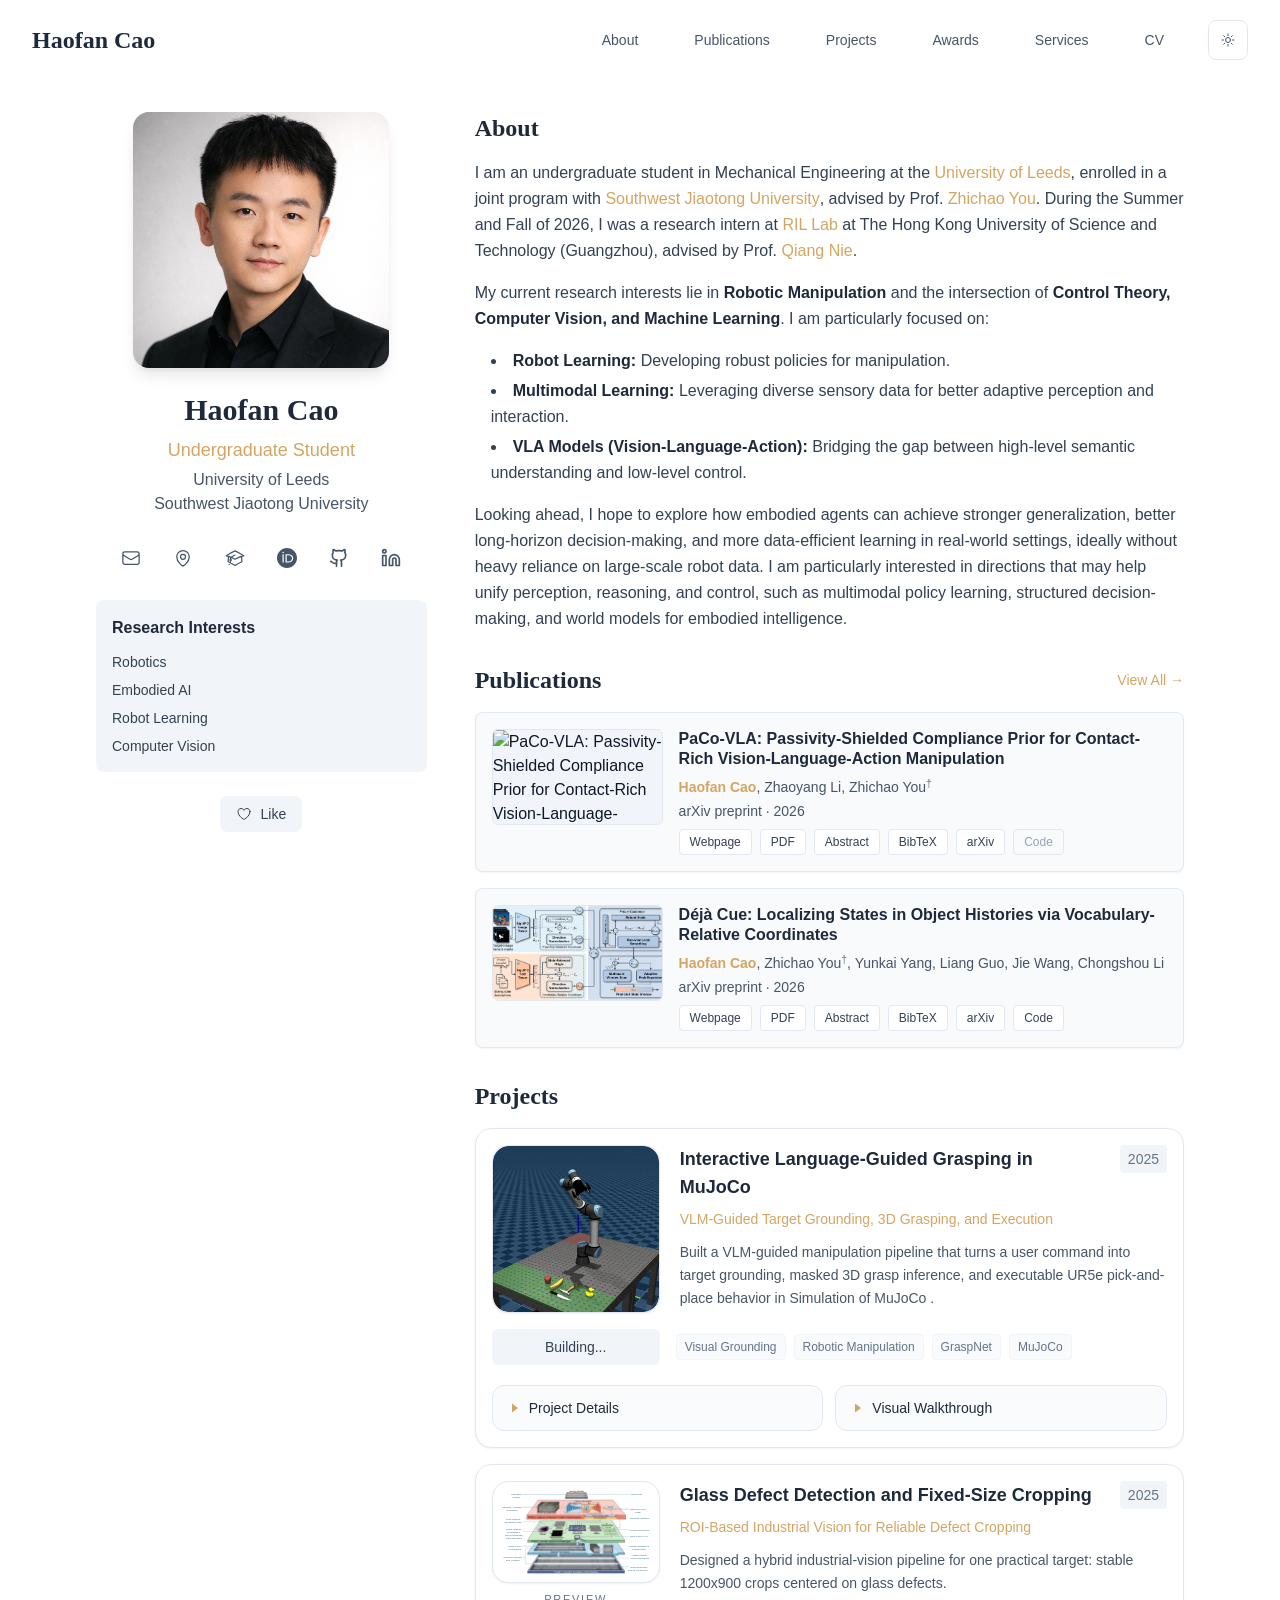
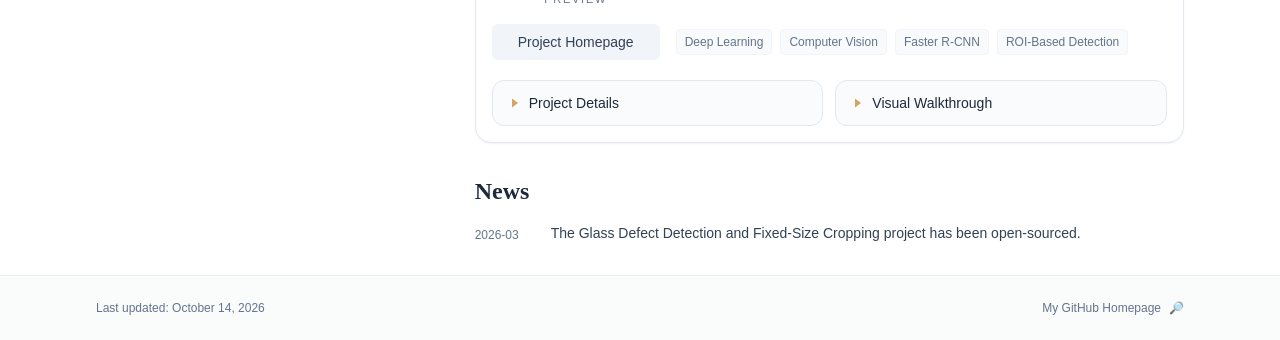
==== commit 57d0ae2f: "v1.1.1 @ Oct 14, 2026" ====
--- a/index.html
+++ b/index.html
@@ -1,4 +1,4 @@
-<!DOCTYPE html><html lang="en" class="scroll-smooth"><head><meta charSet="utf-8"/><meta name="viewport" content="width=device-width, initial-scale=1"/><link rel="preload" as="image" href="/profile.jpg"/><link rel="stylesheet" href="/_next/static/css/7313a080a2ae9e5b.css" data-precedence="next"/><link rel="preload" as="script" fetchPriority="low" href="/_next/static/chunks/webpack-453cfa65acb2a8a8.js"/><script src="/_next/static/chunks/4bd1b696-70b6d399998de86a.js" async=""></script><script src="/_next/static/chunks/684-5aaa8290a129f299.js" async=""></script><script src="/_next/static/chunks/main-app-6efc9296d5062d19.js" async=""></script><script src="/_next/static/chunks/17-9c04c9413a9f9f1f.js" async=""></script><script src="/_next/static/chunks/874-6cc630662f3664af.js" async=""></script><script src="/_next/static/chunks/862-15038af301665bb3.js" async=""></script><script src="/_next/static/chunks/app/layout-1cc4c87c41780dfc.js" async=""></script><script src="/_next/static/chunks/178-8a35d88e684927c9.js" async=""></script><script src="/_next/static/chunks/748-35dc3a319d33e7c8.js" async=""></script><script src="/_next/static/chunks/app/page-5022438c775c0fd9.js" async=""></script><link rel="icon" href="/favicon.svg" type="image/svg+xml"/><link rel="dns-prefetch" href="https://google-fonts.jialeliu.com"/><link rel="preconnect" href="https://google-fonts.jialeliu.com" crossorigin=""/><link rel="preload" as="style" href="https://google-fonts.jialeliu.com/css2?family=Inter:wght@300;400;500;600;700&amp;family=Crimson+Text:ital,wght@0,400;0,600;1,400&amp;display=swap"/><link rel="stylesheet" id="gfonts-css" href="https://google-fonts.jialeliu.com/css2?family=Inter:wght@300;400;500;600;700&amp;family=Crimson+Text:ital,wght@0,400;0,600;1,400&amp;display=swap" media="print"/><script>
+<!DOCTYPE html><html lang="en" class="scroll-smooth"><head><meta charSet="utf-8"/><meta name="viewport" content="width=device-width, initial-scale=1"/><link rel="preload" as="image" href="/profile.jpg"/><link rel="stylesheet" href="/_next/static/css/ace83e516b8832b7.css" data-precedence="next"/><link rel="preload" as="script" fetchPriority="low" href="/_next/static/chunks/webpack-453cfa65acb2a8a8.js"/><script src="/_next/static/chunks/4bd1b696-70b6d399998de86a.js" async=""></script><script src="/_next/static/chunks/684-5aaa8290a129f299.js" async=""></script><script src="/_next/static/chunks/main-app-6efc9296d5062d19.js" async=""></script><script src="/_next/static/chunks/17-9c04c9413a9f9f1f.js" async=""></script><script src="/_next/static/chunks/874-6cc630662f3664af.js" async=""></script><script src="/_next/static/chunks/323-4289bf79f19edb29.js" async=""></script><script src="/_next/static/chunks/app/layout-42886513c973ab28.js" async=""></script><script src="/_next/static/chunks/378-125810dc594846c6.js" async=""></script><script src="/_next/static/chunks/748-0906e8331b3e3573.js" async=""></script><script src="/_next/static/chunks/app/page-7cec258bfa818302.js" async=""></script><link rel="icon" href="/favicon.svg" type="image/svg+xml"/><link rel="dns-prefetch" href="https://google-fonts.jialeliu.com"/><link rel="preconnect" href="https://google-fonts.jialeliu.com" crossorigin=""/><link rel="preload" as="style" href="https://google-fonts.jialeliu.com/css2?family=Inter:wght@300;400;500;600;700&amp;family=Crimson+Text:ital,wght@0,400;0,600;1,400&amp;display=swap"/><link rel="stylesheet" id="gfonts-css" href="https://google-fonts.jialeliu.com/css2?family=Inter:wght@300;400;500;600;700&amp;family=Crimson+Text:ital,wght@0,400;0,600;1,400&amp;display=swap" media="print"/><script>
               (function(){
                 var l = document.getElementById('gfonts-css');
                 if (!l) return;
@@ -10,9 +10,8 @@
               try {
                 const theme = localStorage.getItem('theme-storage');
                 const parsed = theme ? JSON.parse(theme) : null;
-                const setting = parsed?.state?.theme || 'system';
-                const prefersDark = typeof window !== 'undefined' && window.matchMedia && window.matchMedia('(prefers-color-scheme: dark)').matches;
-                const effective = setting === 'dark' ? 'dark' : (setting === 'light' ? 'light' : (prefersDark ? 'dark' : 'light'));
+                const setting = parsed?.state?.theme || 'light';
+                const effective = setting === 'dark' ? 'dark' : 'light';
                 var root = document.documentElement;
                 root.classList.add(effective);
                 root.setAttribute('data-theme', effective);
@@ -21,15 +20,12 @@
                 root.classList.add('light');
                 root.setAttribute('data-theme', 'light');
               }
-            </script><title>Haofan Cao</title><meta name="description" content="Undergraduate student at the University of Leeds."/><meta name="author" content="Haofan Cao"/><meta name="keywords" content="Haofan Cao,Undergraduate Student,University of Leeds ,  Southwest Jiaotong University"/><meta name="creator" content="Haofan Cao"/><meta name="publisher" content="Haofan Cao"/><meta property="og:title" content="Haofan Cao"/><meta property="og:description" content="Undergraduate student at the University of Leeds."/><meta property="og:site_name" content="Haofan Cao&#x27;s Academic Website"/><meta property="og:locale" content="en_US"/><meta property="og:type" content="website"/><meta name="twitter:card" content="summary"/><meta name="twitter:title" content="Haofan Cao"/><meta name="twitter:description" content="Undergraduate student at the University of Leeds."/><link rel="icon" href="/favicon.svg"/><script>document.querySelectorAll('body link[rel="icon"], body link[rel="apple-touch-icon"]').forEach(el => document.head.appendChild(el))</script><script src="/_next/static/chunks/polyfills-42372ed130431b0a.js" noModule=""></script></head><body class="font-sans antialiased"><div style="visibility:hidden"><nav class="fixed top-0 left-0 right-0 z-50" data-headlessui-state=""><div class="transition-all duration-300 ease-out bg-transparent" style="transform:translateY(-100px)"><div class="max-w-7xl mx-auto px-4 sm:px-6 lg:px-8"><div class="flex justify-between items-center h-16 lg:h-20"><div class="flex-shrink-0" tabindex="0"><a class="text-xl lg:text-2xl font-serif font-semibold text-primary hover:text-accent transition-colors duration-200" href="/">Haofan Cao</a></div><div class="hidden lg:block"><div class="ml-10 flex items-center space-x-8"><div class="flex items-baseline space-x-8"><a class="relative px-3 py-2 text-sm font-medium transition-all duration-200 rounded hover:bg-accent/10 hover:shadow-sm text-primary" href="/"><span class="relative z-10">About</span><div class="absolute inset-0 bg-accent/10 rounded-lg"></div></a><a class="relative px-3 py-2 text-sm font-medium transition-all duration-200 rounded hover:bg-accent/10 hover:shadow-sm text-neutral-600 hover:text-primary" href="/publications/"><span class="relative z-10">Publications</span></a><a class="relative px-3 py-2 text-sm font-medium transition-all duration-200 rounded hover:bg-accent/10 hover:shadow-sm text-neutral-600 hover:text-primary" href="/projects/"><span class="relative z-10">Projects</span></a><a class="relative px-3 py-2 text-sm font-medium transition-all duration-200 rounded hover:bg-accent/10 hover:shadow-sm text-neutral-600 hover:text-primary" href="/awards/"><span class="relative z-10">Awards</span></a><a class="relative px-3 py-2 text-sm font-medium transition-all duration-200 rounded hover:bg-accent/10 hover:shadow-sm text-neutral-600 hover:text-primary" href="/cv/"><span class="relative z-10">CV</span></a></div><div class="flex items-center justify-center w-10 h-10 rounded-lg border border-neutral-200 dark:border-[rgba(148,163,184,0.24)] bg-background dark:bg-neutral-800"><div class="w-4 h-4 rounded-full bg-neutral-300 animate-pulse"></div></div></div></div><div class="lg:hidden flex items-center space-x-2"><div class="flex items-center justify-center w-10 h-10 rounded-lg border border-neutral-200 dark:border-[rgba(148,163,184,0.24)] bg-background dark:bg-neutral-800"><div class="w-4 h-4 rounded-full bg-neutral-300 animate-pulse"></div></div><button class="inline-flex items-center justify-center p-2 rounded-md text-neutral-600 hover:text-primary hover:bg-neutral-100 dark:hover:bg-neutral-800 focus:outline-none focus:ring-2 focus:ring-inset focus:ring-accent transition-colors duration-200" id="headlessui-disclosure-button-«R5pdb»" type="button" aria-expanded="false" data-headlessui-state=""><span class="sr-only">Open main menu</span><div><svg xmlns="http://www.w3.org/2000/svg" fill="none" viewBox="0 0 24 24" stroke-width="1.5" stroke="currentColor" aria-hidden="true" data-slot="icon" class="block h-6 w-6"><path stroke-linecap="round" stroke-linejoin="round" d="M3.75 6.75h16.5M3.75 12h16.5m-16.5 5.25h16.5"></path></svg></div></button></div></div></div></div></nav><main class="min-h-screen pt-16 lg:pt-20"><div class="max-w-6xl mx-auto px-4 sm:px-6 lg:px-8 py-8 bg-background min-h-screen"><div class="grid grid-cols-1 lg:grid-cols-3 gap-12"><div class="lg:col-span-1"><div class="sticky top-8" style="opacity:0;transform:translateY(20px)"><div class="w-64 h-64 mx-auto mb-6 rounded-2xl overflow-hidden shadow-lg hover:shadow-xl transition-all duration-200 hover:scale-105"><img alt="Haofan Cao" width="256" height="256" decoding="async" data-nimg="1" class="w-full h-full object-cover object-[32%_center]" style="color:transparent" src="/profile.jpg"/></div><div class="text-center mb-6"><h1 class="text-3xl font-serif font-bold text-primary mb-2">Haofan Cao</h1><p class="text-lg text-accent font-medium mb-1">Undergraduate Student</p><p class="text-neutral-600 mb-2 whitespace-pre-line">University of Leeds 
- Southwest Jiaotong University</p></div><div class="flex flex-wrap justify-center gap-3 sm:gap-4 mb-6 relative px-2"><div class="relative"><button class="p-2 sm:p-2 transition-colors duration-200 text-neutral-600 dark:text-neutral-400 hover:text-accent" aria-label="Email"><svg xmlns="http://www.w3.org/2000/svg" fill="none" viewBox="0 0 24 24" stroke-width="1.5" stroke="currentColor" aria-hidden="true" data-slot="icon" class="h-5 w-5"><path stroke-linecap="round" stroke-linejoin="round" d="M21.75 6.75v10.5a2.25 2.25 0 0 1-2.25 2.25h-15a2.25 2.25 0 0 1-2.25-2.25V6.75m19.5 0A2.25 2.25 0 0 0 19.5 4.5h-15a2.25 2.25 0 0 0-2.25 2.25m19.5 0v.243a2.25 2.25 0 0 1-1.07 1.916l-7.5 4.615a2.25 2.25 0 0 1-2.36 0L3.32 8.91a2.25 2.25 0 0 1-1.07-1.916V6.75"></path></svg></button></div><div class="relative"><button class="p-2 sm:p-2 transition-colors duration-200 text-neutral-600 dark:text-neutral-400 hover:text-accent" aria-label="Location"><svg xmlns="http://www.w3.org/2000/svg" fill="none" viewBox="0 0 24 24" stroke-width="1.5" stroke="currentColor" aria-hidden="true" data-slot="icon" class="h-5 w-5"><path stroke-linecap="round" stroke-linejoin="round" d="M15 10.5a3 3 0 1 1-6 0 3 3 0 0 1 6 0Z"></path><path stroke-linecap="round" stroke-linejoin="round" d="M19.5 10.5c0 7.142-7.5 11.25-7.5 11.25S4.5 17.642 4.5 10.5a7.5 7.5 0 1 1 15 0Z"></path></svg></button></div><a href="https://scholar.google.com" target="_blank" rel="noopener noreferrer" class="p-2 sm:p-2 text-neutral-600 dark:text-neutral-400 hover:text-accent transition-colors duration-200" aria-label="Google Scholar"><svg xmlns="http://www.w3.org/2000/svg" fill="none" viewBox="0 0 24 24" stroke-width="1.5" stroke="currentColor" aria-hidden="true" data-slot="icon" class="h-5 w-5"><path stroke-linecap="round" stroke-linejoin="round" d="M4.26 10.147a60.438 60.438 0 0 0-.491 6.347A48.62 48.62 0 0 1 12 20.904a48.62 48.62 0 0 1 8.232-4.41 60.46 60.46 0 0 0-.491-6.347m-15.482 0a50.636 50.636 0 0 0-2.658-.813A59.906 59.906 0 0 1 12 3.493a59.903 59.903 0 0 1 10.399 5.84c-.896.248-1.783.52-2.658.814m-15.482 0A50.717 50.717 0 0 1 12 13.489a50.702 50.702 0 0 1 7.74-3.342M6.75 15a.75.75 0 1 0 0-1.5.75.75 0 0 0 0 1.5Zm0 0v-3.675A55.378 55.378 0 0 1 12 8.443m-7.007 11.55A5.981 5.981 0 0 0 6.75 15.75v-1.5"></path></svg></a><a href="https://orcid.org" target="_blank" rel="noopener noreferrer" class="p-2 sm:p-2 text-neutral-600 dark:text-neutral-400 hover:text-accent transition-colors duration-200" aria-label="ORCID"><svg viewBox="0 0 24 24" fill="currentColor" class="h-5 w-5" xmlns="http://www.w3.org/2000/svg"><path d="M12 0C5.372 0 0 5.372 0 12s5.372 12 12 12 12-5.372 12-12S18.628 0 12 0zM7.369 4.378c.525 0 .947.431.947.947s-.422.947-.947.947a.95.95 0 0 1-.947-.947c0-.525.422-.947.947-.947zm-.722 3.038h1.444v10.041H6.647V7.416zm3.562 0h3.9c3.712 0 5.344 2.653 5.344 5.025 0 2.578-2.016 5.025-5.325 5.025h-3.919V7.416zm1.444 1.303v7.444h2.297c3.272 0 4.022-2.484 4.022-3.722 0-2.016-1.284-3.722-4.097-3.722h-2.222z"></path></svg></a><a href="https://github.com/HaofanCao/" target="_blank" rel="noopener noreferrer" class="p-2 sm:p-2 text-neutral-600 dark:text-neutral-400 hover:text-accent transition-colors duration-200" aria-label="GitHub"><svg xmlns="http://www.w3.org/2000/svg" width="24" height="24" viewBox="0 0 24 24" fill="none" stroke="currentColor" stroke-width="2" stroke-linecap="round" stroke-linejoin="round" class="lucide lucide-github h-5 w-5" aria-hidden="true"><path d="M15 22v-4a4.8 4.8 0 0 0-1-3.5c3 0 6-2 6-5.5.08-1.25-.27-2.48-1-3.5.28-1.15.28-2.35 0-3.5 0 0-1 0-3 1.5-2.64-.5-5.36-.5-8 0C6 2 5 2 5 2c-.3 1.15-.3 2.35 0 3.5A5.403 5.403 0 0 0 4 9c0 3.5 3 5.5 6 5.5-.39.49-.68 1.05-.85 1.65-.17.6-.22 1.23-.15 1.85v4"></path><path d="M9 18c-4.51 2-5-2-7-2"></path></svg></a><a href="https://linkedin.com" target="_blank" rel="noopener noreferrer" class="p-2 sm:p-2 text-neutral-600 dark:text-neutral-400 hover:text-accent transition-colors duration-200" aria-label="LinkedIn"><svg xmlns="http://www.w3.org/2000/svg" width="24" height="24" viewBox="0 0 24 24" fill="none" stroke="currentColor" stroke-width="2" stroke-linecap="round" stroke-linejoin="round" class="lucide lucide-linkedin h-5 w-5" aria-hidden="true"><path d="M16 8a6 6 0 0 1 6 6v7h-4v-7a2 2 0 0 0-2-2 2 2 0 0 0-2 2v7h-4v-7a6 6 0 0 1 6-6z"></path><rect width="4" height="12" x="2" y="9"></rect><circle cx="4" cy="4" r="2"></circle></svg></a></div><div class="bg-neutral-100 dark:bg-neutral-800 rounded-lg p-4 mb-6 hover:shadow-lg transition-all duration-200 hover:scale-[1.02]"><h3 class="font-semibold text-primary mb-3">Research Interests</h3><div class="space-y-2 text-sm text-neutral-700 dark:text-neutral-500"><div>Robotics</div><div>Embodied AI</div><div>Robot Learning</div><div>Computer Vision</div></div></div><div class="flex justify-center"><div class="relative"><button class="flex items-center space-x-2 px-4 py-2 rounded-lg font-medium text-sm transition-all duration-200 bg-neutral-100 dark:bg-neutral-800 text-neutral-700 dark:text-neutral-500 hover:bg-red-50 dark:hover:bg-red-900/20 hover:text-red-600 dark:hover:text-red-400 cursor-pointer" tabindex="0"><svg xmlns="http://www.w3.org/2000/svg" fill="none" viewBox="0 0 24 24" stroke-width="1.5" stroke="currentColor" aria-hidden="true" data-slot="icon" class="h-4 w-4"><path stroke-linecap="round" stroke-linejoin="round" d="M21 8.25c0-2.485-2.099-4.5-4.688-4.5-1.935 0-3.597 1.126-4.312 2.733-.715-1.607-2.377-2.733-4.313-2.733C5.1 3.75 3 5.765 3 8.25c0 7.22 9 12 9 12s9-4.78 9-12Z"></path></svg><span>Like</span></button></div></div></div></div><div class="lg:col-span-2 space-y-8"><section id="about" class="scroll-mt-24 space-y-8"><section style="opacity:0;transform:translateY(20px)"><h2 class="text-2xl font-serif font-bold text-primary mb-4">About</h2><div class="text-neutral-700 dark:text-neutral-600 leading-relaxed"><p class="mb-4 last:mb-0">I am an undergraduate student in Mechanical Engineering at the University of Leeds, enrolled in a joint program with Southwest Jiaotong University, advised by <a href="https://faculty.swjtu.edu.cn/youzhichao/zh_CN/index.htm" node="[object Object]" target="_blank" rel="noopener noreferrer" class="text-accent font-medium transition-all duration-200 rounded hover:bg-accent/10 hover:shadow-sm">Zhichao You</a>.</p>
+            </script><title>Haofan Cao</title><meta name="description" content="Undergraduate student at the University of Leeds."/><meta name="author" content="Haofan Cao"/><meta name="keywords" content="Haofan Cao,Undergraduate Student,University of Leeds ,  Southwest Jiaotong University"/><meta name="creator" content="Haofan Cao"/><meta name="publisher" content="Haofan Cao"/><meta property="og:title" content="Haofan Cao"/><meta property="og:description" content="Undergraduate student at the University of Leeds."/><meta property="og:site_name" content="Haofan Cao&#x27;s Academic Website"/><meta property="og:locale" content="en_US"/><meta property="og:type" content="website"/><meta name="twitter:card" content="summary"/><meta name="twitter:title" content="Haofan Cao"/><meta name="twitter:description" content="Undergraduate student at the University of Leeds."/><link rel="icon" href="/favicon.svg"/><script>document.querySelectorAll('body link[rel="icon"], body link[rel="apple-touch-icon"]').forEach(el => document.head.appendChild(el))</script><script src="/_next/static/chunks/polyfills-42372ed130431b0a.js" noModule=""></script></head><body class="font-sans antialiased"><nav class="fixed top-0 left-0 right-0 z-50" data-headlessui-state=""><div class="transition-all duration-300 ease-out bg-transparent" style="transform:translateY(-100px)"><div class="max-w-7xl mx-auto px-4 sm:px-6 lg:px-8"><div class="flex justify-between items-center h-16 lg:h-20"><div class="flex-shrink-0" tabindex="0"><a class="text-xl lg:text-2xl font-serif font-semibold text-primary hover:text-accent transition-colors duration-200" href="/">Haofan Cao</a></div><div class="hidden lg:block"><div class="ml-10 flex items-center space-x-8"><div class="flex items-baseline space-x-8"><a class="relative px-3 py-2 text-sm font-medium transition-all duration-200 rounded hover:bg-accent/10 hover:shadow-sm text-primary" href="/"><span class="relative z-10">About</span><div class="absolute inset-0 bg-accent/10 rounded-lg"></div></a><a class="relative px-3 py-2 text-sm font-medium transition-all duration-200 rounded hover:bg-accent/10 hover:shadow-sm text-neutral-600 hover:text-primary" href="/publications/"><span class="relative z-10">Publications</span></a><a class="relative px-3 py-2 text-sm font-medium transition-all duration-200 rounded hover:bg-accent/10 hover:shadow-sm text-neutral-600 hover:text-primary" href="/projects/"><span class="relative z-10">Projects</span></a><a class="relative px-3 py-2 text-sm font-medium transition-all duration-200 rounded hover:bg-accent/10 hover:shadow-sm text-neutral-600 hover:text-primary" href="/awards/"><span class="relative z-10">Awards</span></a><a class="relative px-3 py-2 text-sm font-medium transition-all duration-200 rounded hover:bg-accent/10 hover:shadow-sm text-neutral-600 hover:text-primary" href="/services/"><span class="relative z-10">Services</span></a><a class="relative px-3 py-2 text-sm font-medium transition-all duration-200 rounded hover:bg-accent/10 hover:shadow-sm text-neutral-600 hover:text-primary" href="/cv/"><span class="relative z-10">CV</span></a></div><div class="flex items-center justify-center w-10 h-10 rounded-lg border border-neutral-200 dark:border-[rgba(148,163,184,0.24)] bg-background dark:bg-neutral-800"><div class="w-4 h-4 rounded-full bg-neutral-300 animate-pulse"></div></div></div></div><div class="lg:hidden flex items-center space-x-2"><div class="flex items-center justify-center w-10 h-10 rounded-lg border border-neutral-200 dark:border-[rgba(148,163,184,0.24)] bg-background dark:bg-neutral-800"><div class="w-4 h-4 rounded-full bg-neutral-300 animate-pulse"></div></div><button class="inline-flex items-center justify-center p-2 rounded-md text-neutral-600 hover:text-primary hover:bg-neutral-100 dark:hover:bg-neutral-800 focus:outline-none focus:ring-2 focus:ring-inset focus:ring-accent transition-colors duration-200" id="headlessui-disclosure-button-«R5pdb»" type="button" aria-expanded="false" data-headlessui-state=""><span class="sr-only">Open main menu</span><div><svg xmlns="http://www.w3.org/2000/svg" fill="none" viewBox="0 0 24 24" stroke-width="1.5" stroke="currentColor" aria-hidden="true" data-slot="icon" class="block h-6 w-6"><path stroke-linecap="round" stroke-linejoin="round" d="M3.75 6.75h16.5M3.75 12h16.5m-16.5 5.25h16.5"></path></svg></div></button></div></div></div></div></nav><main class="min-h-screen pt-16 lg:pt-20"><div class="max-w-6xl mx-auto px-4 sm:px-6 lg:px-8 py-8 bg-background min-h-screen"><div class="grid grid-cols-1 lg:grid-cols-3 gap-12"><div class="lg:col-span-1"><div class="sticky top-8" style="opacity:0;transform:translateY(20px)"><div class="w-64 h-64 mx-auto mb-6 rounded-2xl overflow-hidden shadow-lg hover:shadow-xl transition-all duration-200 hover:scale-105"><img alt="Haofan Cao" width="256" height="256" decoding="async" data-nimg="1" class="w-full h-full object-cover object-[32%_center]" style="color:transparent" src="/profile.jpg"/></div><div class="text-center mb-6"><h1 class="text-3xl font-serif font-bold text-primary mb-2">Haofan Cao</h1><p class="text-lg text-accent font-medium mb-1">Undergraduate Student</p><p class="text-neutral-600 mb-2 whitespace-pre-line">University of Leeds 
+ Southwest Jiaotong University</p></div><div class="flex flex-wrap justify-center gap-3 sm:gap-4 mb-6 relative px-2"><div class="relative"><button class="p-2 sm:p-2 transition-colors duration-200 text-neutral-600 dark:text-neutral-400 hover:text-accent" aria-label="Email"><svg xmlns="http://www.w3.org/2000/svg" fill="none" viewBox="0 0 24 24" stroke-width="1.5" stroke="currentColor" aria-hidden="true" data-slot="icon" class="h-5 w-5"><path stroke-linecap="round" stroke-linejoin="round" d="M21.75 6.75v10.5a2.25 2.25 0 0 1-2.25 2.25h-15a2.25 2.25 0 0 1-2.25-2.25V6.75m19.5 0A2.25 2.25 0 0 0 19.5 4.5h-15a2.25 2.25 0 0 0-2.25 2.25m19.5 0v.243a2.25 2.25 0 0 1-1.07 1.916l-7.5 4.615a2.25 2.25 0 0 1-2.36 0L3.32 8.91a2.25 2.25 0 0 1-1.07-1.916V6.75"></path></svg></button></div><div class="relative"><button class="p-2 sm:p-2 transition-colors duration-200 text-neutral-600 dark:text-neutral-400 hover:text-accent" aria-label="Location"><svg xmlns="http://www.w3.org/2000/svg" fill="none" viewBox="0 0 24 24" stroke-width="1.5" stroke="currentColor" aria-hidden="true" data-slot="icon" class="h-5 w-5"><path stroke-linecap="round" stroke-linejoin="round" d="M15 10.5a3 3 0 1 1-6 0 3 3 0 0 1 6 0Z"></path><path stroke-linecap="round" stroke-linejoin="round" d="M19.5 10.5c0 7.142-7.5 11.25-7.5 11.25S4.5 17.642 4.5 10.5a7.5 7.5 0 1 1 15 0Z"></path></svg></button></div><a href="https://scholar.google.com/citations?user=vKLaFmwAAAAJ" target="_blank" rel="noopener noreferrer" class="p-2 sm:p-2 text-neutral-600 dark:text-neutral-400 hover:text-accent transition-colors duration-200" aria-label="Google Scholar"><svg xmlns="http://www.w3.org/2000/svg" fill="none" viewBox="0 0 24 24" stroke-width="1.5" stroke="currentColor" aria-hidden="true" data-slot="icon" class="h-5 w-5"><path stroke-linecap="round" stroke-linejoin="round" d="M4.26 10.147a60.438 60.438 0 0 0-.491 6.347A48.62 48.62 0 0 1 12 20.904a48.62 48.62 0 0 1 8.232-4.41 60.46 60.46 0 0 0-.491-6.347m-15.482 0a50.636 50.636 0 0 0-2.658-.813A59.906 59.906 0 0 1 12 3.493a59.903 59.903 0 0 1 10.399 5.84c-.896.248-1.783.52-2.658.814m-15.482 0A50.717 50.717 0 0 1 12 13.489a50.702 50.702 0 0 1 7.74-3.342M6.75 15a.75.75 0 1 0 0-1.5.75.75 0 0 0 0 1.5Zm0 0v-3.675A55.378 55.378 0 0 1 12 8.443m-7.007 11.55A5.981 5.981 0 0 0 6.75 15.75v-1.5"></path></svg></a><a href="0009-0000-3409-9406" target="_blank" rel="noopener noreferrer" class="p-2 sm:p-2 text-neutral-600 dark:text-neutral-400 hover:text-accent transition-colors duration-200" aria-label="ORCID"><svg viewBox="0 0 24 24" fill="currentColor" class="h-5 w-5" xmlns="http://www.w3.org/2000/svg"><path d="M12 0C5.372 0 0 5.372 0 12s5.372 12 12 12 12-5.372 12-12S18.628 0 12 0zM7.369 4.378c.525 0 .947.431.947.947s-.422.947-.947.947a.95.95 0 0 1-.947-.947c0-.525.422-.947.947-.947zm-.722 3.038h1.444v10.041H6.647V7.416zm3.562 0h3.9c3.712 0 5.344 2.653 5.344 5.025 0 2.578-2.016 5.025-5.325 5.025h-3.919V7.416zm1.444 1.303v7.444h2.297c3.272 0 4.022-2.484 4.022-3.722 0-2.016-1.284-3.722-4.097-3.722h-2.222z"></path></svg></a><a href="https://github.com/HaofanCao/" target="_blank" rel="noopener noreferrer" class="p-2 sm:p-2 text-neutral-600 dark:text-neutral-400 hover:text-accent transition-colors duration-200" aria-label="GitHub"><svg xmlns="http://www.w3.org/2000/svg" width="24" height="24" viewBox="0 0 24 24" fill="none" stroke="currentColor" stroke-width="2" stroke-linecap="round" stroke-linejoin="round" class="lucide lucide-github h-5 w-5" aria-hidden="true"><path d="M15 22v-4a4.8 4.8 0 0 0-1-3.5c3 0 6-2 6-5.5.08-1.25-.27-2.48-1-3.5.28-1.15.28-2.35 0-3.5 0 0-1 0-3 1.5-2.64-.5-5.36-.5-8 0C6 2 5 2 5 2c-.3 1.15-.3 2.35 0 3.5A5.403 5.403 0 0 0 4 9c0 3.5 3 5.5 6 5.5-.39.49-.68 1.05-.85 1.65-.17.6-.22 1.23-.15 1.85v4"></path><path d="M9 18c-4.51 2-5-2-7-2"></path></svg></a><a href="https://www.linkedin.com/in/haofan-cao-5a76553aa/" target="_blank" rel="noopener noreferrer" class="p-2 sm:p-2 text-neutral-600 dark:text-neutral-400 hover:text-accent transition-colors duration-200" aria-label="LinkedIn"><svg xmlns="http://www.w3.org/2000/svg" width="24" height="24" viewBox="0 0 24 24" fill="none" stroke="currentColor" stroke-width="2" stroke-linecap="round" stroke-linejoin="round" class="lucide lucide-linkedin h-5 w-5" aria-hidden="true"><path d="M16 8a6 6 0 0 1 6 6v7h-4v-7a2 2 0 0 0-2-2 2 2 0 0 0-2 2v7h-4v-7a6 6 0 0 1 6-6z"></path><rect width="4" height="12" x="2" y="9"></rect><circle cx="4" cy="4" r="2"></circle></svg></a></div><div class="bg-neutral-100 dark:bg-neutral-800 rounded-lg p-4 mb-6 hover:shadow-lg transition-all duration-200 hover:scale-[1.02]"><h3 class="font-semibold text-primary mb-3">Research Interests</h3><div class="space-y-2 text-sm text-neutral-700 dark:text-neutral-500"><div>Robotics</div><div>Embodied AI</div><div>Robot Learning</div><div>Computer Vision</div></div></div><div class="flex justify-center"><div class="relative"><button class="flex items-center space-x-2 px-4 py-2 rounded-lg font-medium text-sm transition-all duration-200 bg-neutral-100 dark:bg-neutral-800 text-neutral-700 dark:text-neutral-500 hover:bg-red-50 dark:hover:bg-red-900/20 hover:text-red-600 dark:hover:text-red-400 cursor-pointer" tabindex="0"><svg xmlns="http://www.w3.org/2000/svg" fill="none" viewBox="0 0 24 24" stroke-width="1.5" stroke="currentColor" aria-hidden="true" data-slot="icon" class="h-4 w-4"><path stroke-linecap="round" stroke-linejoin="round" d="M21 8.25c0-2.485-2.099-4.5-4.688-4.5-1.935 0-3.597 1.126-4.312 2.733-.715-1.607-2.377-2.733-4.313-2.733C5.1 3.75 3 5.765 3 8.25c0 7.22 9 12 9 12s9-4.78 9-12Z"></path></svg><span>Like</span></button></div></div></div></div><div class="lg:col-span-2 space-y-8"><section id="about" class="scroll-mt-24 space-y-8"><section style="opacity:0;transform:translateY(20px)"><h2 class="text-2xl font-serif font-bold text-primary mb-4">About</h2><div class="text-neutral-700 dark:text-neutral-600 leading-relaxed"><p class="mb-4 last:mb-0">I am an undergraduate student in Mechanical Engineering at the <a href="https://www.leeds.ac.uk/" node="[object Object]" target="_blank" rel="noopener noreferrer" class="text-accent font-medium transition-all duration-200 rounded hover:bg-accent/10 hover:shadow-sm">University of Leeds</a>, enrolled in a joint program with <a href="https://en.swjtu.edu.cn/" node="[object Object]" target="_blank" rel="noopener noreferrer" class="text-accent font-medium transition-all duration-200 rounded hover:bg-accent/10 hover:shadow-sm">Southwest Jiaotong University</a>, advised by Prof. <a href="https://faculty.swjtu.edu.cn/youzhichao/zh_CN/index.htm" node="[object Object]" target="_blank" rel="noopener noreferrer" class="text-accent font-medium transition-all duration-200 rounded hover:bg-accent/10 hover:shadow-sm">Zhichao You</a>. During the Summer and Fall of 2026, I was a research intern at <a href="https://ril-lab.top/en/" node="[object Object]" target="_blank" rel="noopener noreferrer" class="text-accent font-medium transition-all duration-200 rounded hover:bg-accent/10 hover:shadow-sm">RIL Lab</a> at The Hong Kong University of Science and Technology (Guangzhou), advised by Prof. <a href="https://scholar.google.com/citations?user=q-Qqa20AAAAJ" node="[object Object]" target="_blank" rel="noopener noreferrer" class="text-accent font-medium transition-all duration-200 rounded hover:bg-accent/10 hover:shadow-sm">Qiang Nie</a>.</p>
 <p class="mb-4 last:mb-0">My current research interests lie in <strong class="font-semibold text-primary">Robotic Manipulation</strong> and the intersection of <strong class="font-semibold text-primary">Control Theory, Computer Vision, and Machine Learning</strong>. I am particularly focused on:</p>
 <ul class="list-disc list-inside mb-4 space-y-1 ml-4">
 <li class="mb-1"><strong class="font-semibold text-primary">Robot Learning:</strong> Developing robust policies for manipulation.</li>
 <li class="mb-1"><strong class="font-semibold text-primary">Multimodal Learning:</strong> Leveraging diverse sensory data for better adaptive perception and interaction.</li>
 <li class="mb-1"><strong class="font-semibold text-primary">VLA Models (Vision-Language-Action):</strong> Bridging the gap between high-level semantic understanding and low-level control.</li>
 </ul>
-<p class="mb-4 last:mb-0">Looking ahead, I hope to explore how embodied agents can achieve stronger generalization, better long-horizon decision-making, and more data-efficient learning in real-world settings, ideally without heavy reliance on large-scale robot data. I am particularly interested in directions that may help unify perception, reasoning, and control, such as multimodal policy learning, structured decision-making, and world models for embodied intelligence.</p></div></section><div style="opacity:0;transform:translateY(20px)"><div class="mb-4"><h1 class="text-2xl font-serif font-bold text-primary mb-4">Projects</h1><p class="text-base text-neutral-600 dark:text-neutral-500 max-w-2xl">Selected projects.</p></div><div class="grid gap-4"><div class="bg-white dark:bg-neutral-900 p-4 rounded-2xl shadow-sm border border-neutral-200 dark:border-neutral-800 hover:shadow-xl transition-shadow duration-200" style="opacity:0;transform:translateY(20px)"><div class="grid gap-5 items-start lg:grid-cols-[168px_minmax(0,1fr)]"><div class="mx-auto w-full max-w-[220px] lg:max-w-[168px]"><div class="overflow-hidden rounded-2xl border shadow-sm border-neutral-200 dark:border-neutral-800 bg-neutral-100 dark:bg-neutral-900 p-0"><div class="relative overflow-hidden rounded-2xl bg-transparent" style="aspect-ratio:320 / 320"><img alt="Interactive Language-Guided Grasping in MuJoCo" loading="lazy" decoding="async" data-nimg="fill" class="object-cover" style="position:absolute;height:100%;width:100%;left:0;top:0;right:0;bottom:0;color:transparent" src="/projects/vlm-grasp-interactive-overview.gif"/></div></div></div><div><div class="flex justify-between items-start mb-2 gap-3"><h3 class="text-lg font-semibold text-primary">Interactive Language-Guided Grasping in MuJoCo</h3><span class="shrink-0 text-sm text-neutral-500 font-medium bg-neutral-100 dark:bg-neutral-800 px-2 py-1 rounded">2026</span></div><p class="text-sm text-accent font-medium mb-3">VLM-Guided Target Grounding, 3D Grasping, and UR5e Execution</p><p class="text-sm text-neutral-600 dark:text-neutral-500 leading-relaxed whitespace-pre-line">Built a VLM-guided manipulation pipeline that turns a user command into target grounding, masked 3D grasp inference, and executable UR5e pick-and-place behavior in Simulation of MuJoCo .</p></div></div><div class="mt-4 grid gap-4 items-center lg:grid-cols-[168px_minmax(0,1fr)]"><div class="mx-auto w-full max-w-[220px] lg:max-w-[168px]"><div class="flex justify-center lg:justify-start"><button type="button" class="inline-flex items-center px-3 py-2 rounded-md text-sm font-medium bg-neutral-100 dark:bg-neutral-800 text-neutral-700 dark:text-neutral-300 hover:bg-accent hover:text-white transition-colors w-full justify-center">Building...</button></div></div><div class="flex flex-wrap items-center gap-2 self-center"><span class="text-xs text-neutral-500 bg-neutral-50 dark:bg-neutral-800/50 px-2 py-1 rounded border border-neutral-100 dark:border-neutral-800">VLM</span><span class="text-xs text-neutral-500 bg-neutral-50 dark:bg-neutral-800/50 px-2 py-1 rounded border border-neutral-100 dark:border-neutral-800">Visual Grounding</span><span class="text-xs text-neutral-500 bg-neutral-50 dark:bg-neutral-800/50 px-2 py-1 rounded border border-neutral-100 dark:border-neutral-800">Robotic Manipulation</span><span class="text-xs text-neutral-500 bg-neutral-50 dark:bg-neutral-800/50 px-2 py-1 rounded border border-neutral-100 dark:border-neutral-800">GraspNet</span><span class="text-xs text-neutral-500 bg-neutral-50 dark:bg-neutral-800/50 px-2 py-1 rounded border border-neutral-100 dark:border-neutral-800">UR5e</span></div></div><details class="group mt-5 rounded-xl border border-neutral-200 dark:border-neutral-800 bg-neutral-50/70 dark:bg-neutral-800/30"><summary class="flex cursor-pointer list-none items-center gap-2 px-4 py-3 text-sm font-medium text-primary"><svg viewBox="0 0 12 12" aria-hidden="true" class="h-3 w-3 shrink-0 text-accent transition-transform duration-200 group-open:rotate-90" fill="currentColor"><path d="M3 1.5 9 6 3 10.5Z"></path></svg><span>Project Details</span></summary><div class="px-4 pb-4 pt-0"><p class="text-sm text-neutral-600 dark:text-neutral-500 leading-relaxed whitespace-pre-line">The core design was to decompose the task into two questions: what object is intended, and what grasp is physically executable. I used the VLM and SAM to convert open-ended language into a target-specific spatial prior, then restricted 3D inference to the masked point cloud so GraspNet reasons only over the commanded object instead of the full cluttered scene.
-The execution layer follows the same principle of controlled decomposition: candidate grasps are filtered by collision and approach geometry, ranked with object-centric priors, transformed from the camera frame into the robot world frame, and executed as a staged pre-grasp, grasp, lift, and place routine. 
-This project is a language-to-action pipeline in which each module solves a well-defined subproblem and could be improved independently in future.</p></div></details><details class="group mt-5 rounded-xl border border-neutral-200 dark:border-neutral-800 bg-neutral-50/70 dark:bg-neutral-800/30"><summary class="flex cursor-pointer list-none items-center gap-2 px-4 py-3 text-sm font-medium text-primary"><svg viewBox="0 0 12 12" aria-hidden="true" class="h-3 w-3 shrink-0 text-accent transition-transform duration-200 group-open:rotate-90" fill="currentColor"><path d="M3 1.5 9 6 3 10.5Z"></path></svg><span>Visual Walkthrough</span></summary><div class="px-4 pb-4 pt-1"><div class="grid gap-3 sm:grid-cols-3"><div class="space-y-2"><div class="relative overflow-hidden rounded-lg border border-neutral-200 dark:border-neutral-800 aspect-video bg-neutral-100 dark:bg-neutral-900"><img alt="Language command, object grounding, and target mask generation" loading="lazy" decoding="async" data-nimg="fill" class="object-contain" style="position:absolute;height:100%;width:100%;left:0;top:0;right:0;bottom:0;color:transparent" src="/projects/vlm-grasp-interactive-grounding.gif"/></div><p class="text-xs text-center text-neutral-500">DEMO 1</p></div><div class="space-y-2"><div class="relative overflow-hidden rounded-lg border border-neutral-200 dark:border-neutral-800 aspect-video bg-neutral-100 dark:bg-neutral-900"><img alt="Target-conditioned point cloud and grasp candidate selection" loading="lazy" decoding="async" data-nimg="fill" class="object-contain" style="position:absolute;height:100%;width:100%;left:0;top:0;right:0;bottom:0;color:transparent" src="/projects/vlm-grasp-interactive-grasp-selection.gif"/></div><p class="text-xs text-center text-neutral-500">DEMO 2</p></div><div class="space-y-2"><div class="relative overflow-hidden rounded-lg border border-neutral-200 dark:border-neutral-800 aspect-video bg-neutral-100 dark:bg-neutral-900"><img alt="UR5e executes the selected grasp and completes pick and place" loading="lazy" decoding="async" data-nimg="fill" class="object-contain" style="position:absolute;height:100%;width:100%;left:0;top:0;right:0;bottom:0;color:transparent" src="/projects/vlm-grasp-interactive-execution.gif"/></div><p class="text-xs text-center text-neutral-500">DEMO 3</p></div></div></div></details></div><div class="bg-white dark:bg-neutral-900 p-4 rounded-2xl shadow-sm border border-neutral-200 dark:border-neutral-800 hover:shadow-xl transition-shadow duration-200" style="opacity:0;transform:translateY(20px)"><div class="grid gap-5 items-start lg:grid-cols-[168px_minmax(0,1fr)]"><div class="mx-auto w-full max-w-[220px] lg:max-w-[168px]"><div class="overflow-hidden rounded-2xl border shadow-sm border-neutral-200 dark:border-neutral-700 bg-white p-2"><div class="relative overflow-hidden rounded-xl bg-white" style="aspect-ratio:2000 / 920"><img alt="Glass Defect Detection and Fixed-Size Cropping" loading="lazy" decoding="async" data-nimg="fill" class="object-contain" style="position:absolute;height:100%;width:100%;left:0;top:0;right:0;bottom:0;color:transparent" src="/projects/glass-defect-pipeline.svg"/></div></div><p class="mt-2 text-center text-[11px] font-medium uppercase tracking-[0.16em] text-neutral-500">Preview</p></div><div><div class="flex justify-between items-start mb-2 gap-3"><h3 class="text-lg font-semibold text-primary">Glass Defect Detection and Fixed-Size Cropping</h3><span class="shrink-0 text-sm text-neutral-500 font-medium bg-neutral-100 dark:bg-neutral-800 px-2 py-1 rounded">2026</span></div><p class="text-sm text-accent font-medium mb-3">ROI-Based Industrial Vision for Reliable Defect Cropping</p><p class="text-sm text-neutral-600 dark:text-neutral-500 leading-relaxed whitespace-pre-line">Designed a hybrid industrial-vision pipeline for one practical target: stable 1200x900 crops centered on glass defects.</p></div></div><div class="mt-4 grid gap-4 items-center lg:grid-cols-[168px_minmax(0,1fr)]"><div class="mx-auto w-full max-w-[220px] lg:max-w-[168px]"><div class="flex justify-center lg:justify-start"><a href="https://github.com/HaofanCao/roi-glass-defect-detection" target="_blank" rel="noopener noreferrer" class="inline-flex items-center px-3 py-2 rounded-md text-sm font-medium bg-neutral-100 dark:bg-neutral-800 text-neutral-700 dark:text-neutral-300 hover:bg-accent hover:text-white transition-colors w-full justify-center">Project Homepage</a></div></div><div class="flex flex-wrap items-center gap-2 self-center"><span class="text-xs text-neutral-500 bg-neutral-50 dark:bg-neutral-800/50 px-2 py-1 rounded border border-neutral-100 dark:border-neutral-800">Deep Learning</span><span class="text-xs text-neutral-500 bg-neutral-50 dark:bg-neutral-800/50 px-2 py-1 rounded border border-neutral-100 dark:border-neutral-800">Computer Vision</span><span class="text-xs text-neutral-500 bg-neutral-50 dark:bg-neutral-800/50 px-2 py-1 rounded border border-neutral-100 dark:border-neutral-800">Faster R-CNN</span><span class="text-xs text-neutral-500 bg-neutral-50 dark:bg-neutral-800/50 px-2 py-1 rounded border border-neutral-100 dark:border-neutral-800">ROI-Based Detection</span></div></div><details class="group mt-5 rounded-xl border border-neutral-200 dark:border-neutral-800 bg-neutral-50/70 dark:bg-neutral-800/30"><summary class="flex cursor-pointer list-none items-center gap-2 px-4 py-3 text-sm font-medium text-primary"><svg viewBox="0 0 12 12" aria-hidden="true" class="h-3 w-3 shrink-0 text-accent transition-transform duration-200 group-open:rotate-90" fill="currentColor"><path d="M3 1.5 9 6 3 10.5Z"></path></svg><span>Project Details</span></summary><div class="px-4 pb-4 pt-0"><p class="text-sm text-neutral-600 dark:text-neutral-500 leading-relaxed whitespace-pre-line">The key idea was to reduce the search space before learning: I first estimated a stable ROI for each fixed camera from the bright-band geometry, then built a reviewed pseudo-label batch and trained an ROI-only detector.
-During deployment, the system uses detector-first inference and falls back to heuristics when confidence is low, so the output is both robust and auditable.</p></div></details><details class="group mt-5 rounded-xl border border-neutral-200 dark:border-neutral-800 bg-neutral-50/70 dark:bg-neutral-800/30"><summary class="flex cursor-pointer list-none items-center gap-2 px-4 py-3 text-sm font-medium text-primary"><svg viewBox="0 0 12 12" aria-hidden="true" class="h-3 w-3 shrink-0 text-accent transition-transform duration-200 group-open:rotate-90" fill="currentColor"><path d="M3 1.5 9 6 3 10.5Z"></path></svg><span>Visual Walkthrough</span></summary><div class="px-4 pb-4 pt-1"><div class="grid gap-3 sm:grid-cols-3"><div class="space-y-2"><div class="relative overflow-hidden rounded-lg border border-neutral-200 dark:border-neutral-800 aspect-[4/3] bg-neutral-50 dark:bg-neutral-950"><img alt="Origin raw inspection frame" loading="lazy" decoding="async" data-nimg="fill" class="object-cover" style="position:absolute;height:100%;width:100%;left:0;top:0;right:0;bottom:0;color:transparent" src="/projects/glass-defect-origin.jpg"/></div><p class="text-xs text-center text-neutral-500">Origin</p></div><div class="space-y-2"><div class="relative overflow-hidden rounded-lg border border-neutral-200 dark:border-neutral-800 aspect-[4/3] bg-neutral-50 dark:bg-neutral-950"><img alt="Defect localization overlay" loading="lazy" decoding="async" data-nimg="fill" class="object-cover" style="position:absolute;height:100%;width:100%;left:0;top:0;right:0;bottom:0;color:transparent" src="/projects/glass-defect-detect.jpg"/></div><p class="text-xs text-center text-neutral-500">Detect</p></div><div class="space-y-2"><div class="relative overflow-hidden rounded-lg border border-neutral-200 dark:border-neutral-800 aspect-[4/3] bg-neutral-50 dark:bg-neutral-950"><img alt="Final fixed-size crop" loading="lazy" decoding="async" data-nimg="fill" class="object-cover" style="position:absolute;height:100%;width:100%;left:0;top:0;right:0;bottom:0;color:transparent" src="/projects/glass-defect-final-crop.jpg"/></div><p class="text-xs text-center text-neutral-500">Final Crop</p></div></div></div></details></div></div></div><section style="opacity:0;transform:translateY(20px)"><h2 class="text-2xl font-serif font-bold text-primary mb-4">News</h2><div class="space-y-3"><div class="flex items-start space-x-3"><span class="text-xs text-neutral-500 mt-1 w-16 flex-shrink-0">2026-03</span><p class="text-sm text-neutral-700">The Glass Defect Detection and Fixed-Size Cropping project has been open-sourced!</p></div></div></section></section></div></div></div><!--$--><!--/$--><!--$--><!--/$--></main><footer class="border-t border-neutral-200/50 bg-neutral-50/50 dark:bg-neutral-900/50 dark:border-neutral-700/50"><div class="max-w-6xl mx-auto px-4 sm:px-6 lg:px-8 py-6"><div class="flex flex-col sm:flex-row justify-between items-center gap-2"><p class="text-xs text-neutral-500">Last updated: <!-- -->March 14, 2026</p><p class="text-xs text-neutral-500 flex items-center"><a href="https://github.com/HaofanCao" target="_blank" rel="noopener noreferrer">My GitHub Homepage</a><span class="ml-2">🔎</span></p></div></div></footer></div><script src="/_next/static/chunks/webpack-453cfa65acb2a8a8.js" async=""></script><script>(self.__next_f=self.__next_f||[]).push([0])</script><script>self.__next_f.push([1,"1:\"$Sreact.fragment\"\n2:I[3719,[\"17\",\"static/chunks/17-9c04c9413a9f9f1f.js\",\"874\",\"static/chunks/874-6cc630662f3664af.js\",\"862\",\"static/chunks/862-15038af301665bb3.js\",\"177\",\"static/chunks/app/layout-1cc4c87c41780dfc.js\"],\"ThemeProvider\"]\n3:I[768,[\"17\",\"static/chunks/17-9c04c9413a9f9f1f.js\",\"874\",\"static/chunks/874-6cc630662f3664af.js\",\"862\",\"static/chunks/862-15038af301665bb3.js\",\"177\",\"static/chunks/app/layout-1cc4c87c41780dfc.js\"],\"default\"]\n4:I[7555,[],\"\"]\n5:I[1295,[],\"\"]\n6:I[2548,[\"17\",\"static/chunks/17-9c04c9413a9f9f1f.js\",\"874\",\"static/chunks/874-6cc630662f3664af.js\",\"862\",\"static/chunks/862-15038af301665bb3.js\",\"177\",\"static/chunks/app/layout-1cc4c87c41780dfc.js\"],\"default\"]\n7:I[7437,[\"17\",\"static/chunks/17-9c04c9413a9f9f1f.js\",\"178\",\"static/chunks/178-8a35d88e684927c9.js\",\"874\",\"static/chunks/874-6cc630662f3664af.js\",\"748\",\"static/chunks/748-35dc3a319d33e7c8.js\",\"974\",\"static/chunks/app/page-5022438c775c0fd9.js\"],\"default\"]\n8:I[9507,[\"17\",\"static/chunks/17-9c04c9413a9f9f1f.js\",\"178\",\"static/chunks/178-8a35d88e684927c9.js\",\"874\",\"static/chunks/874-6cc630662f3664af.js\",\"748\",\"static/chunks/748-35dc3a319d33e7c8.js\",\"974\",\"static/chunks/app/page-5022438c775c0fd9.js\"],\"default\"]\na:I[3684,[\"17\",\"static/chunks/17-9c04c9413a9f9f1f.js\",\"178\",\"static/chunks/178-8a35d88e684927c9.js\",\"874\",\"static/chunks/874-6cc630662f3664af.js\",\"748\",\"static/chunks/748-35dc3a319d33e7c8.js\",\"974\",\"static/chunks/app/page-5022438c775c0fd9.js\"],\"default\"]\nb:I[1990,[\"17\",\"static/chunks/17-9c04c9413a9f9f1f.js\",\"178\",\"static/chunks/178-8a35d88e684927c9.js\",\"874\",\"static/chunks/874-6cc630662f3664af.js\",\"748\",\"static/chunks/748-35dc3a319d33e7c8.js\",\"974\",\"static/chunks/app/page-5022438c775c0fd9.js\"],\"default\"]\nc:I[9665,[],\"MetadataBoundary\"]\ne:I[9665,[],\"OutletBoundary\"]\n11:I[4911,[],\"AsyncMetadataOutlet\"]\n13:I[9665,[],\"ViewportBoundary\"]\n15:I[6614,[],\"\"]\n:HL[\"/_next/static/css/7313a080a2ae9e5b.css\",\"style\"]\n9:T48a,I am an undergraduate student in Mechanical Engineering at the University of Leeds, enrolled in a joint program with Southwest J"])</script><script>self.__next_f.push([1,"iaotong University, advised by [Zhichao You](https://faculty.swjtu.edu.cn/youzhichao/zh_CN/index.htm).\r\n\r\nMy current research interests lie in **Robotic Manipulation** and the intersection of **Control Theory, Computer Vision, and Machine Learning**. I am particularly focused on:\r\n* **Robot Learning:** Developing robust policies for manipulation.\r\n* **Multimodal Learning:** Leveraging diverse sensory data for better adaptive perception and interaction.\r\n* **VLA Models (Vision-Language-Action):** Bridging the gap between high-level semantic understanding and low-level control.\r\n\r\nLooking ahead, I hope to explore how embodied agents can achieve stronger generalization, better long-horizon decision-making, and more data-efficient learning in real-world settings, ideally without heavy reliance on large-scale robot data. I am particularly interested in directions that may help unify perception, reasoning, and control, such as multimodal policy learning, structured decision-making, and world models for embodied intelligence."])</script><script>self.__next_f.push([1,"0:{\"P\":null,\"b\":\"t9SHw-X-m0dzNevRIeos9\",\"p\":\"\",\"c\":[\"\",\"\"],\"i\":false,\"f\":[[[\"\",{\"children\":[\"__PAGE__\",{}]},\"$undefined\",\"$undefined\",true],[\"\",[\"$\",\"$1\",\"c\",{\"children\":[[[\"$\",\"link\",\"0\",{\"rel\":\"stylesheet\",\"href\":\"/_next/static/css/7313a080a2ae9e5b.css\",\"precedence\":\"next\",\"crossOrigin\":\"$undefined\",\"nonce\":\"$undefined\"}]],[\"$\",\"html\",null,{\"lang\":\"en\",\"className\":\"scroll-smooth\",\"suppressHydrationWarning\":true,\"children\":[[\"$\",\"head\",null,{\"children\":[[\"$\",\"link\",null,{\"rel\":\"icon\",\"href\":\"/favicon.svg\",\"type\":\"image/svg+xml\"}],[\"$\",\"link\",null,{\"rel\":\"dns-prefetch\",\"href\":\"https://google-fonts.jialeliu.com\"}],[\"$\",\"link\",null,{\"rel\":\"preconnect\",\"href\":\"https://google-fonts.jialeliu.com\",\"crossOrigin\":\"\"}],[\"$\",\"link\",null,{\"rel\":\"preload\",\"as\":\"style\",\"href\":\"https://google-fonts.jialeliu.com/css2?family=Inter:wght@300;400;500;600;700\u0026family=Crimson+Text:ital,wght@0,400;0,600;1,400\u0026display=swap\"}],[\"$\",\"link\",null,{\"rel\":\"stylesheet\",\"id\":\"gfonts-css\",\"href\":\"https://google-fonts.jialeliu.com/css2?family=Inter:wght@300;400;500;600;700\u0026family=Crimson+Text:ital,wght@0,400;0,600;1,400\u0026display=swap\",\"media\":\"print\"}],[\"$\",\"script\",null,{\"dangerouslySetInnerHTML\":{\"__html\":\"\\n              (function(){\\n                var l = document.getElementById('gfonts-css');\\n                if (!l) return;\\n                if (l.media !== 'all') {\\n                  l.addEventListener('load', function(){ try { l.media = 'all'; } catch(e){} });\\n                }\\n              })();\\n            \"}}],[\"$\",\"noscript\",null,{\"children\":[\"$\",\"link\",null,{\"rel\":\"stylesheet\",\"href\":\"https://google-fonts.jialeliu.com/css2?family=Inter:wght@300;400;500;600;700\u0026family=Crimson+Text:ital,wght@0,400;0,600;1,400\u0026display=swap\"}]}],[\"$\",\"script\",null,{\"dangerouslySetInnerHTML\":{\"__html\":\"\\n              try {\\n                const theme = localStorage.getItem('theme-storage');\\n                const parsed = theme ? JSON.parse(theme) : null;\\n                const setting = parsed?.state?.theme || 'system';\\n                const prefersDark = typeof window !== 'undefined' \u0026\u0026 window.matchMedia \u0026\u0026 window.matchMedia('(prefers-color-scheme: dark)').matches;\\n                const effective = setting === 'dark' ? 'dark' : (setting === 'light' ? 'light' : (prefersDark ? 'dark' : 'light'));\\n                var root = document.documentElement;\\n                root.classList.add(effective);\\n                root.setAttribute('data-theme', effective);\\n              } catch (e) {\\n                var root = document.documentElement;\\n                root.classList.add('light');\\n                root.setAttribute('data-theme', 'light');\\n              }\\n            \"}}]]}],[\"$\",\"body\",null,{\"className\":\"font-sans antialiased\",\"children\":[\"$\",\"$L2\",null,{\"children\":[[\"$\",\"$L3\",null,{\"items\":[{\"title\":\"About\",\"type\":\"page\",\"target\":\"about\",\"href\":\"/\"},{\"title\":\"Publications\",\"type\":\"page\",\"target\":\"publications\",\"href\":\"/publications\"},{\"title\":\"Projects\",\"type\":\"page\",\"target\":\"projects\",\"href\":\"/projects\"},{\"title\":\"Awards\",\"type\":\"page\",\"target\":\"awards\",\"href\":\"/awards\"},{\"title\":\"CV\",\"type\":\"page\",\"target\":\"cv\",\"href\":\"/cv\"}],\"siteTitle\":\"Haofan Cao\",\"enableOnePageMode\":false}],[\"$\",\"main\",null,{\"className\":\"min-h-screen pt-16 lg:pt-20\",\"children\":[\"$\",\"$L4\",null,{\"parallelRouterKey\":\"children\",\"error\":\"$undefined\",\"errorStyles\":\"$undefined\",\"errorScripts\":\"$undefined\",\"template\":[\"$\",\"$L5\",null,{}],\"templateStyles\":\"$undefined\",\"templateScripts\":\"$undefined\",\"notFound\":[[[\"$\",\"title\",null,{\"children\":\"404: This page could not be found.\"}],[\"$\",\"div\",null,{\"style\":{\"fontFamily\":\"system-ui,\\\"Segoe UI\\\",Roboto,Helvetica,Arial,sans-serif,\\\"Apple Color Emoji\\\",\\\"Segoe UI Emoji\\\"\",\"height\":\"100vh\",\"textAlign\":\"center\",\"display\":\"flex\",\"flexDirection\":\"column\",\"alignItems\":\"center\",\"justifyContent\":\"center\"},\"children\":[\"$\",\"div\",null,{\"children\":[[\"$\",\"style\",null,{\"dangerouslySetInnerHTML\":{\"__html\":\"body{color:#000;background:#fff;margin:0}.next-error-h1{border-right:1px solid rgba(0,0,0,.3)}@media (prefers-color-scheme:dark){body{color:#fff;background:#000}.next-error-h1{border-right:1px solid rgba(255,255,255,.3)}}\"}}],[\"$\",\"h1\",null,{\"className\":\"next-error-h1\",\"style\":{\"display\":\"inline-block\",\"margin\":\"0 20px 0 0\",\"padding\":\"0 23px 0 0\",\"fontSize\":24,\"fontWeight\":500,\"verticalAlign\":\"top\",\"lineHeight\":\"49px\"},\"children\":404}],[\"$\",\"div\",null,{\"style\":{\"display\":\"inline-block\"},\"children\":[\"$\",\"h2\",null,{\"style\":{\"fontSize\":14,\"fontWeight\":400,\"lineHeight\":\"49px\",\"margin\":0},\"children\":\"This page could not be found.\"}]}]]}]}]],[]],\"forbidden\":\"$undefined\",\"unauthorized\":\"$undefined\"}]}],[\"$\",\"$L6\",null,{\"lastUpdated\":\"March 14, 2026\"}]]}]}]]}]]}],{\"children\":[\"__PAGE__\",[\"$\",\"$1\",\"c\",{\"children\":[[\"$\",\"div\",null,{\"className\":\"max-w-6xl mx-auto px-4 sm:px-6 lg:px-8 py-8 bg-background min-h-screen\",\"children\":[\"$\",\"div\",null,{\"className\":\"grid grid-cols-1 lg:grid-cols-3 gap-12\",\"children\":[[\"$\",\"div\",null,{\"className\":\"lg:col-span-1\",\"children\":[\"$\",\"$L7\",null,{\"author\":{\"name\":\"Haofan Cao\",\"title\":\"Undergraduate Student\",\"institution\":\"University of Leeds \\n Southwest Jiaotong University\",\"avatar\":\"/profile.jpg\"},\"social\":{\"email\":\"pwkl5619@leeds.ac.uk\",\"location\":\"Leeds, UK\",\"location_url\":\"https://maps.google.com\",\"location_details\":[\"School of Mechanical Engineering,\",\"University of Leeds,\",\"Woodhouse Lane,\",\"LS2 9JT, Leeds,\",\"West Yorkshire, United Kingdom\"],\"google_scholar\":\"https://scholar.google.com\",\"orcid\":\"https://orcid.org\",\"github\":\"https://github.com/HaofanCao/\",\"linkedin\":\"https://linkedin.com\"},\"features\":{\"enable_likes\":true,\"enable_one_page_mode\":false},\"researchInterests\":[\"Robotics\",\"Embodied AI\",\"Robot Learning\",\"Computer Vision\"]}]}],[\"$\",\"div\",null,{\"className\":\"lg:col-span-2 space-y-8\",\"children\":[[\"$\",\"section\",\"about\",{\"id\":\"about\",\"className\":\"scroll-mt-24 space-y-8\",\"children\":[[[\"$\",\"$L8\",\"about\",{\"content\":\"$9\",\"title\":\"About\"}],[\"$\",\"$La\",\"projects\",{\"config\":{\"type\":\"card\",\"title\":\"Projects\",\"description\":\"Selected projects.\",\"items\":[{\"title\":\"Interactive Language-Guided Grasping in MuJoCo\",\"subtitle\":\"VLM-Guided Target Grounding, 3D Grasping, and UR5e Execution\",\"date\":\"2026\",\"image\":\"/projects/vlm-grasp-interactive-overview.gif\",\"image_aspect\":\"320 / 320\",\"content\":\"Built a VLM-guided manipulation pipeline that turns a user command into target grounding, masked 3D grasp inference, and executable UR5e pick-and-place behavior in Simulation of MuJoCo .\",\"details_label\":\"Project Details\",\"details\":\"The core design was to decompose the task into two questions: what object is intended, and what grasp is physically executable. I used the VLM and SAM to convert open-ended language into a target-specific spatial prior, then restricted 3D inference to the masked point cloud so GraspNet reasons only over the commanded object instead of the full cluttered scene.\\r\\nThe execution layer follows the same principle of controlled decomposition: candidate grasps are filtered by collision and approach geometry, ranked with object-centric priors, transformed from the camera frame into the robot world frame, and executed as a staged pre-grasp, grasp, lift, and place routine. \\r\\nThis project is a language-to-action pipeline in which each module solves a well-defined subproblem and could be improved independently in future.\",\"link_notice\":\"Coming soon. The repository is being organized.\",\"link_label\":\"Building...\",\"gallery_title\":\"Visual Walkthrough\",\"gallery\":[{\"src\":\"/projects/vlm-grasp-interactive-grounding.gif\",\"alt\":\"Language command, object grounding, and target mask generation\",\"caption\":\"DEMO 1\"},{\"src\":\"/projects/vlm-grasp-interactive-grasp-selection.gif\",\"alt\":\"Target-conditioned point cloud and grasp candidate selection\",\"caption\":\"DEMO 2\"},{\"src\":\"/projects/vlm-grasp-interactive-execution.gif\",\"alt\":\"UR5e executes the selected grasp and completes pick and place\",\"caption\":\"DEMO 3\"}],\"tags\":[\"VLM\",\"Visual Grounding\",\"Robotic Manipulation\",\"GraspNet\",\"UR5e\"]},{\"title\":\"Glass Defect Detection and Fixed-Size Cropping\",\"subtitle\":\"ROI-Based Industrial Vision for Reliable Defect Cropping\",\"date\":\"2026\",\"image\":\"/projects/glass-defect-pipeline.svg\",\"image_label\":\"Preview\",\"image_aspect\":\"2000 / 920\",\"content\":\"Designed a hybrid industrial-vision pipeline for one practical target: stable 1200x900 crops centered on glass defects.\",\"details_label\":\"Project Details\",\"details\":\"The key idea was to reduce the search space before learning: I first estimated a stable ROI for each fixed camera from the bright-band geometry, then built a reviewed pseudo-label batch and trained an ROI-only detector.\\r\\nDuring deployment, the system uses detector-first inference and falls back to heuristics when confidence is low, so the output is both robust and auditable.\",\"link\":\"https://github.com/HaofanCao/roi-glass-defect-detection\",\"link_label\":\"Project Homepage\",\"gallery_title\":\"Visual Walkthrough\",\"gallery\":[{\"src\":\"/projects/glass-defect-origin.jpg\",\"alt\":\"Origin raw inspection frame\",\"caption\":\"Origin\"},{\"src\":\"/projects/glass-defect-detect.jpg\",\"alt\":\"Defect localization overlay\",\"caption\":\"Detect\"},{\"src\":\"/projects/glass-defect-final-crop.jpg\",\"alt\":\"Final fixed-size crop\",\"caption\":\"Final Crop\"}],\"tags\":[\"Deep Learning\",\"Computer Vision\",\"Faster R-CNN\",\"ROI-Based Detection\"]}]},\"embedded\":true}],[\"$\",\"$Lb\",\"news\",{\"items\":[{\"date\":\"2026-03\",\"content\":\"The Glass Defect Detection and Fixed-Size Cropping project has been open-sourced!\"}],\"title\":\"News\"}]],false,false,false]}]]}]]}]}],[\"$\",\"$Lc\",null,{\"children\":\"$Ld\"}],null,[\"$\",\"$Le\",null,{\"children\":[\"$Lf\",\"$L10\",[\"$\",\"$L11\",null,{\"promise\":\"$@12\"}]]}]]}],{},null,false]},null,false],[\"$\",\"$1\",\"h\",{\"children\":[null,[\"$\",\"$1\",\"165P1cAbQIfPHjgDmqsLP\",{\"children\":[[\"$\",\"$L13\",null,{\"children\":\"$L14\"}],null]}],null]}],false]],\"m\":\"$undefined\",\"G\":[\"$15\",\"$undefined\"],\"s\":false,\"S\":true}\n"])</script><script>self.__next_f.push([1,"16:\"$Sreact.suspense\"\n17:I[4911,[],\"AsyncMetadata\"]\nd:[\"$\",\"$16\",null,{\"fallback\":null,\"children\":[\"$\",\"$L17\",null,{\"promise\":\"$@18\"}]}]\n"])</script><script>self.__next_f.push([1,"10:null\n"])</script><script>self.__next_f.push([1,"14:[[\"$\",\"meta\",\"0\",{\"charSet\":\"utf-8\"}],[\"$\",\"meta\",\"1\",{\"name\":\"viewport\",\"content\":\"width=device-width, initial-scale=1\"}]]\nf:null\n"])</script><script>self.__next_f.push([1,"18:{\"metadata\":[[\"$\",\"title\",\"0\",{\"children\":\"Haofan Cao\"}],[\"$\",\"meta\",\"1\",{\"name\":\"description\",\"content\":\"Undergraduate student at the University of Leeds.\"}],[\"$\",\"meta\",\"2\",{\"name\":\"author\",\"content\":\"Haofan Cao\"}],[\"$\",\"meta\",\"3\",{\"name\":\"keywords\",\"content\":\"Haofan Cao,Undergraduate Student,University of Leeds ,  Southwest Jiaotong University\"}],[\"$\",\"meta\",\"4\",{\"name\":\"creator\",\"content\":\"Haofan Cao\"}],[\"$\",\"meta\",\"5\",{\"name\":\"publisher\",\"content\":\"Haofan Cao\"}],[\"$\",\"meta\",\"6\",{\"property\":\"og:title\",\"content\":\"Haofan Cao\"}],[\"$\",\"meta\",\"7\",{\"property\":\"og:description\",\"content\":\"Undergraduate student at the University of Leeds.\"}],[\"$\",\"meta\",\"8\",{\"property\":\"og:site_name\",\"content\":\"Haofan Cao's Academic Website\"}],[\"$\",\"meta\",\"9\",{\"property\":\"og:locale\",\"content\":\"en_US\"}],[\"$\",\"meta\",\"10\",{\"property\":\"og:type\",\"content\":\"website\"}],[\"$\",\"meta\",\"11\",{\"name\":\"twitter:card\",\"content\":\"summary\"}],[\"$\",\"meta\",\"12\",{\"name\":\"twitter:title\",\"content\":\"Haofan Cao\"}],[\"$\",\"meta\",\"13\",{\"name\":\"twitter:description\",\"content\":\"Undergraduate student at the University of Leeds.\"}],[\"$\",\"link\",\"14\",{\"rel\":\"icon\",\"href\":\"/favicon.svg\"}]],\"error\":null,\"digest\":\"$undefined\"}\n12:{\"metadata\":\"$18:metadata\",\"error\":null,\"digest\":\"$undefined\"}\n"])</script></body></html>+<p class="mb-4 last:mb-0">Looking ahead, I hope to explore how embodied agents can achieve stronger generalization, better long-horizon decision-making, and more data-efficient learning in real-world settings, ideally without heavy reliance on large-scale robot data. I am particularly interested in directions that may help unify perception, reasoning, and control, such as multimodal policy learning, structured decision-making, and world models for embodied intelligence.</p></div></section><section style="opacity:0;transform:translateY(20px)"><div class="flex items-center justify-between mb-4"><h2 class="text-2xl font-serif font-bold text-primary">Publications</h2><a class="text-accent hover:text-accent-dark text-sm font-medium transition-all duration-200 rounded hover:bg-accent/10 hover:shadow-sm" href="/publications/">View All →</a></div><div class="space-y-4"><div class="bg-neutral-50 dark:bg-neutral-800 p-4 rounded-lg shadow-sm border border-neutral-200 dark:border-[rgba(148,163,184,0.24)] hover:shadow-lg transition-shadow duration-200" style="opacity:0;transform:translateY(20px)"><div class="grid gap-4 md:grid-cols-[minmax(0,0.7fr)_minmax(0,2fr)]"><div class="relative aspect-video w-full max-w-[240px] self-start overflow-hidden rounded-md border border-neutral-200 bg-neutral-100 dark:border-neutral-700 dark:bg-neutral-900 md:max-w-none"><img alt="PaCo-VLA: Passivity-Shielded Compliance Prior for Contact-Rich Vision-Language-Action Manipulation" loading="lazy" decoding="async" data-nimg="fill" class="object-cover" style="position:absolute;height:100%;width:100%;left:0;top:0;right:0;bottom:0;color:transparent" src="/papers/EV_charger_2x.gif"/></div><div class="min-w-0"><h3 class="font-semibold text-primary mb-2 leading-tight">PaCo-VLA: Passivity-Shielded Compliance Prior for Contact-Rich Vision-Language-Action Manipulation</h3><p class="text-sm text-neutral-600 dark:text-neutral-400 mb-1"><span><span class="font-semibold text-accent ">Haofan Cao</span>, </span><span><span class=" ">Zhaoyang Li</span>, </span><span><span class=" ">Zhichao You</span><sup class="ml-0 text-neutral-500">†</sup></span></p><p class="text-sm text-neutral-600 dark:text-neutral-400 mb-2">arXiv preprint · 2026</p><div class="flex flex-wrap gap-2"><a href="https://arxiv.org/abs/2606.00515" target="_blank" rel="noopener noreferrer" class="inline-flex items-center rounded border px-2.5 py-1 text-xs font-medium transition-colors border-neutral-200 bg-white text-neutral-700 hover:border-accent hover:text-accent dark:border-neutral-700 dark:bg-neutral-900 dark:text-neutral-300 dark:hover:text-accent">Webpage</a><a href="https://arxiv.org/pdf/2606.00515" target="_blank" rel="noopener noreferrer" class="inline-flex items-center rounded border px-2.5 py-1 text-xs font-medium transition-colors border-neutral-200 bg-white text-neutral-700 hover:border-accent hover:text-accent dark:border-neutral-700 dark:bg-neutral-900 dark:text-neutral-300 dark:hover:text-accent">PDF</a><button type="button" aria-expanded="false" class="inline-flex items-center rounded border px-2.5 py-1 text-xs font-medium transition-colors border-neutral-200 bg-white text-neutral-700 hover:border-accent hover:text-accent dark:border-neutral-700 dark:bg-neutral-900 dark:text-neutral-300 dark:hover:text-accent">Abstract</button><button type="button" aria-expanded="false" class="inline-flex items-center rounded border px-2.5 py-1 text-xs font-medium transition-colors border-neutral-200 bg-white text-neutral-700 hover:border-accent hover:text-accent dark:border-neutral-700 dark:bg-neutral-900 dark:text-neutral-300 dark:hover:text-accent">BibTeX</button><a href="https://arxiv.org/abs/2606.00515" target="_blank" rel="noopener noreferrer" class="inline-flex items-center rounded border px-2.5 py-1 text-xs font-medium transition-colors border-neutral-200 bg-white text-neutral-700 hover:border-accent hover:text-accent dark:border-neutral-700 dark:bg-neutral-900 dark:text-neutral-300 dark:hover:text-accent">arXiv</a><button type="button" disabled="" class="inline-flex items-center rounded border px-2.5 py-1 text-xs font-medium transition-colors cursor-not-allowed border-neutral-200 text-neutral-400 dark:border-neutral-700 dark:text-neutral-600">Code</button></div></div></div></div><div class="bg-neutral-50 dark:bg-neutral-800 p-4 rounded-lg shadow-sm border border-neutral-200 dark:border-[rgba(148,163,184,0.24)] hover:shadow-lg transition-shadow duration-200" style="opacity:0;transform:translateY(20px)"><div class="grid gap-4 md:grid-cols-[minmax(0,0.7fr)_minmax(0,2fr)]"><div class="relative aspect-video w-full max-w-[240px] self-start overflow-hidden rounded-md border border-neutral-200 bg-neutral-100 dark:border-neutral-700 dark:bg-neutral-900 md:max-w-none"><img alt="Déjà Cue: Localizing States in Object Histories via Vocabulary-Relative Coordinates" loading="lazy" decoding="async" data-nimg="fill" class="object-cover" style="position:absolute;height:100%;width:100%;left:0;top:0;right:0;bottom:0;color:transparent" src="/papers/method_overview.png"/></div><div class="min-w-0"><h3 class="font-semibold text-primary mb-2 leading-tight">Déjà Cue: Localizing States in Object Histories via Vocabulary-Relative Coordinates</h3><p class="text-sm text-neutral-600 dark:text-neutral-400 mb-1"><span><span class="font-semibold text-accent ">Haofan Cao</span>, </span><span><span class=" ">Zhichao You</span><sup class="ml-0 text-neutral-500">†</sup>, </span><span><span class=" ">Yunkai Yang</span>, </span><span><span class=" ">Liang Guo</span>, </span><span><span class=" ">Jie Wang</span>, </span><span><span class=" ">Chongshou Li</span></span></p><p class="text-sm text-neutral-600 dark:text-neutral-400 mb-2">arXiv preprint · 2026</p><div class="flex flex-wrap gap-2"><a href="https://arxiv.org/abs/2608.02044" target="_blank" rel="noopener noreferrer" class="inline-flex items-center rounded border px-2.5 py-1 text-xs font-medium transition-colors border-neutral-200 bg-white text-neutral-700 hover:border-accent hover:text-accent dark:border-neutral-700 dark:bg-neutral-900 dark:text-neutral-300 dark:hover:text-accent">Webpage</a><a href="https://arxiv.org/pdf/2608.02044" target="_blank" rel="noopener noreferrer" class="inline-flex items-center rounded border px-2.5 py-1 text-xs font-medium transition-colors border-neutral-200 bg-white text-neutral-700 hover:border-accent hover:text-accent dark:border-neutral-700 dark:bg-neutral-900 dark:text-neutral-300 dark:hover:text-accent">PDF</a><button type="button" aria-expanded="false" class="inline-flex items-center rounded border px-2.5 py-1 text-xs font-medium transition-colors border-neutral-200 bg-white text-neutral-700 hover:border-accent hover:text-accent dark:border-neutral-700 dark:bg-neutral-900 dark:text-neutral-300 dark:hover:text-accent">Abstract</button><button type="button" aria-expanded="false" class="inline-flex items-center rounded border px-2.5 py-1 text-xs font-medium transition-colors border-neutral-200 bg-white text-neutral-700 hover:border-accent hover:text-accent dark:border-neutral-700 dark:bg-neutral-900 dark:text-neutral-300 dark:hover:text-accent">BibTeX</button><a href="https://arxiv.org/abs/2608.02044" target="_blank" rel="noopener noreferrer" class="inline-flex items-center rounded border px-2.5 py-1 text-xs font-medium transition-colors border-neutral-200 bg-white text-neutral-700 hover:border-accent hover:text-accent dark:border-neutral-700 dark:bg-neutral-900 dark:text-neutral-300 dark:hover:text-accent">arXiv</a><a href="https://github.com/HaofanCao/DejaCue" target="_blank" rel="noopener noreferrer" class="inline-flex items-center rounded border px-2.5 py-1 text-xs font-medium transition-colors border-neutral-200 bg-white text-neutral-700 hover:border-accent hover:text-accent dark:border-neutral-700 dark:bg-neutral-900 dark:text-neutral-300 dark:hover:text-accent">Code</a></div></div></div></div></div></section><div style="opacity:0;transform:translateY(20px)"><div class="mb-4"><h1 class="text-2xl font-serif font-bold text-primary mb-4">Projects</h1></div><div class="grid gap-4"><div class="bg-white dark:bg-neutral-900 p-4 rounded-2xl shadow-sm border border-neutral-200 dark:border-neutral-800 hover:shadow-xl transition-shadow duration-200" style="opacity:0;transform:translateY(20px)"><div class="grid gap-5 items-start lg:grid-cols-[168px_minmax(0,1fr)]"><div class="mx-auto w-full max-w-[220px] lg:max-w-[168px]"><div class="overflow-hidden rounded-2xl border shadow-sm border-neutral-200 dark:border-neutral-800 bg-neutral-100 dark:bg-neutral-900 p-0"><div class="relative overflow-hidden rounded-2xl bg-transparent" style="aspect-ratio:320 / 320"><img alt="Interactive Language-Guided Grasping in MuJoCo" loading="lazy" decoding="async" data-nimg="fill" class="object-cover" style="position:absolute;height:100%;width:100%;left:0;top:0;right:0;bottom:0;color:transparent" src="/projects/vlm-grasp-interactive-overview.gif"/></div></div></div><div><div class="flex justify-between items-start mb-2 gap-3"><h3 class="text-lg font-semibold text-primary">Interactive Language-Guided Grasping in MuJoCo</h3><span class="shrink-0 text-sm text-neutral-500 font-medium bg-neutral-100 dark:bg-neutral-800 px-2 py-1 rounded">2025</span></div><p class="text-sm text-accent font-medium mb-3">VLM-Guided Target Grounding, 3D Grasping, and Execution</p><p class="text-sm text-neutral-600 dark:text-neutral-500 leading-relaxed whitespace-pre-line">Built a VLM-guided manipulation pipeline that turns a user command into target grounding, masked 3D grasp inference, and executable UR5e pick-and-place behavior in Simulation of MuJoCo .</p></div></div><div class="mt-4 grid gap-4 items-center lg:grid-cols-[168px_minmax(0,1fr)]"><div class="mx-auto w-full max-w-[220px] lg:max-w-[168px]"><div class="flex justify-center lg:justify-start"><button type="button" class="inline-flex items-center px-3 py-2 rounded-md text-sm font-medium bg-neutral-100 dark:bg-neutral-800 text-neutral-700 dark:text-neutral-300 hover:bg-accent hover:text-white transition-colors w-full justify-center">Building...</button></div></div><div class="flex flex-wrap items-center gap-2 self-center"><span class="text-xs text-neutral-500 bg-neutral-50 dark:bg-neutral-800/50 px-2 py-1 rounded border border-neutral-100 dark:border-neutral-800">Visual Grounding</span><span class="text-xs text-neutral-500 bg-neutral-50 dark:bg-neutral-800/50 px-2 py-1 rounded border border-neutral-100 dark:border-neutral-800">Robotic Manipulation</span><span class="text-xs text-neutral-500 bg-neutral-50 dark:bg-neutral-800/50 px-2 py-1 rounded border border-neutral-100 dark:border-neutral-800">GraspNet</span><span class="text-xs text-neutral-500 bg-neutral-50 dark:bg-neutral-800/50 px-2 py-1 rounded border border-neutral-100 dark:border-neutral-800">MuJoCo</span></div></div><div class="mt-5"><div class="grid gap-3 grid-cols-2"><button type="button" aria-expanded="false" class="flex w-full cursor-pointer items-center gap-2 rounded-xl border border-neutral-200 bg-neutral-50/70 px-4 py-3 text-left text-sm font-medium text-primary dark:border-neutral-800 dark:bg-neutral-800/30"><svg viewBox="0 0 12 12" aria-hidden="true" class="h-3 w-3 shrink-0 text-accent transition-transform duration-200 " fill="currentColor"><path d="M3 1.5 9 6 3 10.5Z"></path></svg><span>Project Details</span></button><button type="button" aria-expanded="false" class="flex w-full cursor-pointer items-center gap-2 rounded-xl border border-neutral-200 bg-neutral-50/70 px-4 py-3 text-left text-sm font-medium text-primary dark:border-neutral-800 dark:bg-neutral-800/30"><svg viewBox="0 0 12 12" aria-hidden="true" class="h-3 w-3 shrink-0 text-accent transition-transform duration-200 " fill="currentColor"><path d="M3 1.5 9 6 3 10.5Z"></path></svg><span>Visual Walkthrough</span></button></div></div></div><div class="bg-white dark:bg-neutral-900 p-4 rounded-2xl shadow-sm border border-neutral-200 dark:border-neutral-800 hover:shadow-xl transition-shadow duration-200" style="opacity:0;transform:translateY(20px)"><div class="grid gap-5 items-start lg:grid-cols-[168px_minmax(0,1fr)]"><div class="mx-auto w-full max-w-[220px] lg:max-w-[168px]"><div class="overflow-hidden rounded-2xl border shadow-sm border-neutral-200 dark:border-neutral-700 bg-white p-2"><div class="relative overflow-hidden rounded-xl bg-white" style="aspect-ratio:1280 / 720"><img alt="Glass Defect Detection and Fixed-Size Cropping" loading="lazy" decoding="async" data-nimg="fill" class="object-contain" style="position:absolute;height:100%;width:100%;left:0;top:0;right:0;bottom:0;color:transparent" src="/projects/pipeline-overview.svg"/></div></div><p class="mt-2 text-center text-[11px] font-medium uppercase tracking-[0.16em] text-neutral-500">Preview</p></div><div><div class="flex justify-between items-start mb-2 gap-3"><h3 class="text-lg font-semibold text-primary">Glass Defect Detection and Fixed-Size Cropping</h3><span class="shrink-0 text-sm text-neutral-500 font-medium bg-neutral-100 dark:bg-neutral-800 px-2 py-1 rounded">2025</span></div><p class="text-sm text-accent font-medium mb-3">ROI-Based Industrial Vision for Reliable Defect Cropping</p><p class="text-sm text-neutral-600 dark:text-neutral-500 leading-relaxed whitespace-pre-line">Designed a hybrid industrial-vision pipeline for one practical target: stable 1200x900 crops centered on glass defects.</p></div></div><div class="mt-4 grid gap-4 items-center lg:grid-cols-[168px_minmax(0,1fr)]"><div class="mx-auto w-full max-w-[220px] lg:max-w-[168px]"><div class="flex justify-center lg:justify-start"><a href="https://github.com/HaofanCao/roi-glass-defect-detection" target="_blank" rel="noopener noreferrer" class="inline-flex items-center px-3 py-2 rounded-md text-sm font-medium bg-neutral-100 dark:bg-neutral-800 text-neutral-700 dark:text-neutral-300 hover:bg-accent hover:text-white transition-colors w-full justify-center">Project Homepage</a></div></div><div class="flex flex-wrap items-center gap-2 self-center"><span class="text-xs text-neutral-500 bg-neutral-50 dark:bg-neutral-800/50 px-2 py-1 rounded border border-neutral-100 dark:border-neutral-800">Deep Learning</span><span class="text-xs text-neutral-500 bg-neutral-50 dark:bg-neutral-800/50 px-2 py-1 rounded border border-neutral-100 dark:border-neutral-800">Computer Vision</span><span class="text-xs text-neutral-500 bg-neutral-50 dark:bg-neutral-800/50 px-2 py-1 rounded border border-neutral-100 dark:border-neutral-800">Faster R-CNN</span><span class="text-xs text-neutral-500 bg-neutral-50 dark:bg-neutral-800/50 px-2 py-1 rounded border border-neutral-100 dark:border-neutral-800">ROI-Based Detection</span></div></div><div class="mt-5"><div class="grid gap-3 grid-cols-2"><button type="button" aria-expanded="false" class="flex w-full cursor-pointer items-center gap-2 rounded-xl border border-neutral-200 bg-neutral-50/70 px-4 py-3 text-left text-sm font-medium text-primary dark:border-neutral-800 dark:bg-neutral-800/30"><svg viewBox="0 0 12 12" aria-hidden="true" class="h-3 w-3 shrink-0 text-accent transition-transform duration-200 " fill="currentColor"><path d="M3 1.5 9 6 3 10.5Z"></path></svg><span>Project Details</span></button><button type="button" aria-expanded="false" class="flex w-full cursor-pointer items-center gap-2 rounded-xl border border-neutral-200 bg-neutral-50/70 px-4 py-3 text-left text-sm font-medium text-primary dark:border-neutral-800 dark:bg-neutral-800/30"><svg viewBox="0 0 12 12" aria-hidden="true" class="h-3 w-3 shrink-0 text-accent transition-transform duration-200 " fill="currentColor"><path d="M3 1.5 9 6 3 10.5Z"></path></svg><span>Visual Walkthrough</span></button></div></div></div></div></div><section style="opacity:0;transform:translateY(20px)"><h2 class="text-2xl font-serif font-bold text-primary mb-4">News</h2><div class="space-y-3"><div class="flex items-start space-x-3"><span class="text-xs text-neutral-500 mt-1 w-16 flex-shrink-0">2026-03</span><p class="text-sm text-neutral-700">The Glass Defect Detection and Fixed-Size Cropping project has been open-sourced.</p></div></div></section></section></div></div></div><!--$--><!--/$--><!--$--><!--/$--></main><footer class="border-t border-neutral-200/50 bg-neutral-50/50 dark:bg-neutral-900/50 dark:border-neutral-700/50"><div class="max-w-6xl mx-auto px-4 sm:px-6 lg:px-8 py-6"><div class="flex flex-col sm:flex-row justify-between items-center gap-2"><p class="text-xs text-neutral-500">Last updated: <!-- -->October 14, 2026</p><p class="text-xs text-neutral-500 flex items-center"><a href="https://github.com/HaofanCao" target="_blank" rel="noopener noreferrer">My GitHub Homepage</a><span class="ml-2">🔎</span></p></div></div></footer><script src="/_next/static/chunks/webpack-453cfa65acb2a8a8.js" async=""></script><script>(self.__next_f=self.__next_f||[]).push([0])</script><script>self.__next_f.push([1,"1:\"$Sreact.fragment\"\n2:I[3719,[\"17\",\"static/chunks/17-9c04c9413a9f9f1f.js\",\"874\",\"static/chunks/874-6cc630662f3664af.js\",\"323\",\"static/chunks/323-4289bf79f19edb29.js\",\"177\",\"static/chunks/app/layout-42886513c973ab28.js\"],\"ThemeProvider\"]\n3:I[768,[\"17\",\"static/chunks/17-9c04c9413a9f9f1f.js\",\"874\",\"static/chunks/874-6cc630662f3664af.js\",\"323\",\"static/chunks/323-4289bf79f19edb29.js\",\"177\",\"static/chunks/app/layout-42886513c973ab28.js\"],\"default\"]\n4:I[7555,[],\"\"]\n5:I[1295,[],\"\"]\n6:I[2548,[\"17\",\"static/chunks/17-9c04c9413a9f9f1f.js\",\"874\",\"static/chunks/874-6cc630662f3664af.js\",\"323\",\"static/chunks/323-4289bf79f19edb29.js\",\"177\",\"static/chunks/app/layout-42886513c973ab28.js\"],\"default\"]\n7:I[7437,[\"17\",\"static/chunks/17-9c04c9413a9f9f1f.js\",\"378\",\"static/chunks/378-125810dc594846c6.js\",\"874\",\"static/chunks/874-6cc630662f3664af.js\",\"748\",\"static/chunks/748-0906e8331b3e3573.js\",\"974\",\"static/chunks/app/page-7cec258bfa818302.js\"],\"default\"]\n8:I[9507,[\"17\",\"static/chunks/17-9c04c9413a9f9f1f.js\",\"378\",\"static/chunks/378-125810dc594846c6.js\",\"874\",\"static/chunks/874-6cc630662f3664af.js\",\"748\",\"static/chunks/748-0906e8331b3e3573.js\",\"974\",\"static/chunks/app/page-7cec258bfa818302.js\"],\"default\"]\na:I[5218,[\"17\",\"static/chunks/17-9c04c9413a9f9f1f.js\",\"378\",\"static/chunks/378-125810dc594846c6.js\",\"874\",\"static/chunks/874-6cc630662f3664af.js\",\"748\",\"static/chunks/748-0906e8331b3e3573.js\",\"974\",\"static/chunks/app/page-7cec258bfa818302.js\"],\"default\"]\nf:I[3684,[\"17\",\"static/chunks/17-9c04c9413a9f9f1f.js\",\"378\",\"static/chunks/378-125810dc594846c6.js\",\"874\",\"static/chunks/874-6cc630662f3664af.js\",\"748\",\"static/chunks/748-0906e8331b3e3573.js\",\"974\",\"static/chunks/app/page-7cec258bfa818302.js\"],\"default\"]\n10:I[1990,[\"17\",\"static/chunks/17-9c04c9413a9f9f1f.js\",\"378\",\"static/chunks/378-125810dc594846c6.js\",\"874\",\"static/chunks/874-6cc630662f3664af.js\",\"748\",\"static/chunks/748-0906e8331b3e3573.js\",\"974\",\"static/chunks/app/page-7cec258bfa818302.js\"],\"default\"]\n11:I[9665,[],\"MetadataBoundary\"]\n13:I[9665,[],\"OutletBoundary\"]\n16:I[4911,[],\"Asy"])</script><script>self.__next_f.push([1,"ncMetadataOutlet\"]\n18:I[9665,[],\"ViewportBoundary\"]\n1a:I[6614,[],\"\"]\n:HL[\"/_next/static/css/ace83e516b8832b7.css\",\"style\"]\n9:T5c3,I am an undergraduate student in Mechanical Engineering at the [University of Leeds](https://www.leeds.ac.uk/), enrolled in a joint program with [Southwest Jiaotong University](https://en.swjtu.edu.cn/), advised by Prof. [Zhichao You](https://faculty.swjtu.edu.cn/youzhichao/zh_CN/index.htm). During the Summer and Fall of 2026, I was a research intern at [RIL Lab](https://ril-lab.top/en/) at The Hong Kong University of Science and Technology (Guangzhou), advised by Prof. [Qiang Nie](https://scholar.google.com/citations?user=q-Qqa20AAAAJ).\r\n\r\nMy current research interests lie in **Robotic Manipulation** and the intersection of **Control Theory, Computer Vision, and Machine Learning**. I am particularly focused on:\r\n* **Robot Learning:** Developing robust policies for manipulation.\r\n* **Multimodal Learning:** Leveraging diverse sensory data for better adaptive perception and interaction.\r\n* **VLA Models (Vision-Language-Action):** Bridging the gap between high-level semantic understanding and low-level control.\r\n\r\nLooking ahead, I hope to explore how embodied agents can achieve stronger generalization, better long-horizon decision-making, and more data-efficient learning in real-world settings, ideally without heavy reliance on large-scale robot data. I am particularly interested in directions that may help unify perception, reasoning, and control, such as multimodal policy learning, structured decision-making, and world models for embodied intelligence.b:T57b,Contact-rich manipulation demands both high-level semantic reasoning and the safe regulation of high-frequency contact dynamics. While Vision-Language-Action (VLA) models provide unprecedented semantic generalization, their low-rate outputs lack the reliability required for direct plant authority in force-sensitive tasks. To bridge this semantic-to-control gap, we introduce PaCo-VLA, a passivity-shielded compliance prior that recast"])</script><script>self.__next_f.push([1,"s the VLA interface. Rather than trusting VLAs with direct motor commands, PaCo-VLA treats network outputs as task-level compliance proposals: semantic bindings, task stages, and admittance schedules. A high-frequency, proposal-independent passivity shield governs these proposals through energy-tank accounting and boundary checks, preventing invalid, stale, or unverified model predictions from bypassing low-level contact physics. This decoupled architecture also enables causal evaluation, isolating semantic contributions from geometric shortcuts. Extensive simulated and real-world connector-insertion experiments demonstrate that PaCo-VLA achieves superior precision over unshielded VLA baselines, sustaining zero passivity violations even under adversarial compliance shifts. This framework establishes a provably sampled-passive runtime contract at the admittance port and provides a runtime interface for deploying foundation models in contact-rich domains.c:T6ff,@article{cao2026paco,\n  title = {PaCo-VLA: Passivity-Shielded Compliance Prior for Contact-Rich Vision-Language-Action Manipulation},\n  author = {Haofan Cao and Zhaoyang Li and Zhichao You},\n  year = {2026},\n  journal = {arXiv preprint},\n  doi = {10.48550/arXiv.2606.00515},\n  url = {https://arxiv.org/abs/2606.00515},\n  eprint = {2606.00515},\n  archivePrefix = {arXiv},\n  abstract = {Contact-rich manipulation demands both high-level semantic reasoning and the safe regulation of high-frequency contact dynamics. While Vision-Language-Action (VLA) models provide unprecedented semantic generalization, their low-rate outputs lack the reliability required for direct plant authority in force-sensitive tasks. To bridge this semantic-to-control gap, we introduce PaCo-VLA, a passivity-shielded compliance prior that recasts the VLA interface. Rather than trusting VLAs with direct motor commands, PaCo-VLA treats network outputs as task-level compliance proposals: semantic bindings, task stages, and admittance schedules. A high-frequency, proposal-independent passivity shi"])</script><script>self.__next_f.push([1,"eld governs these proposals through energy-tank accounting and boundary checks, preventing invalid, stale, or unverified model predictions from bypassing low-level contact physics. This decoupled architecture also enables causal evaluation, isolating semantic contributions from geometric shortcuts. Extensive simulated and real-world connector-insertion experiments demonstrate that PaCo-VLA achieves superior precision over unshielded VLA baselines, sustaining zero passivity violations even under adversarial compliance shifts. This framework establishes a provably sampled-passive runtime contract at the admittance port and provides a runtime interface for deploying foundation models in contact-rich domains.}\n}d:T586,Tracking links observations of the same object through visual change, yet cannot by itself determine when the object is empty or filled, intact or cut. We formulate identity-conditioned state-moment retrieval: given a tracked-object history and alternative state descriptions, localize an interval in which each described state holds. Absolute image-text similarity scores descriptions independently; because every visible frame depicts the same target, shared object compatibility can obscure the state evidence needed to identify the target interval. The alternatives provide the missing reference: evidence for one state should be measured against the others. We introduce Déjà Cue, a training-free framework that turns these alternatives into a vocabulary-relative coordinate system. It subtracts their state-balanced centroid from each description, calibrates frame scores, and scans multiple durations within contiguous visible runs using a frozen encoder. On 78 VOST histories, holding the temporal scan fixed and changing only the query reference nearly doubles R@1 at tIoU 0.5 from 10.3% to 20.5% and raises Top-1 tIoU from 16.0% to 21.5%. Candidate-rank analyses show that vocabulary-relative queries rank useful intervals higher within the same candidate set. Related state descriptions can therefore serve as a"])</script><script>self.__next_f.push([1,"n object-specific, query-time coordinate system for reading frozen visual representations.e:T732,@article{cao2026dejacue,\n  title = {{Déjà Cue: Localizing States in Object Histories via Vocabulary-Relative Coordinates}},\n  author = {Haofan Cao and Zhichao You and Yunkai Yang and Liang Guo and Jie Wang and Chongshou Li},\n  year = {2026},\n  journal = {arXiv preprint},\n  doi = {10.48550/arXiv.2608.02044},\n  url = {https://arxiv.org/abs/2608.02044},\n  eprint = {2608.02044},\n  archivePrefix = {arXiv},\n  abstract = {Tracking links observations of the same object through visual change, yet cannot by itself determine when the object is empty or filled, intact or cut. We formulate identity-conditioned state-moment retrieval: given a tracked-object history and alternative state descriptions, localize an interval in which each described state holds. Absolute image-text similarity scores descriptions independently; because every visible frame depicts the same target, shared object compatibility can obscure the state evidence needed to identify the target interval. The alternatives provide the missing reference: evidence for one state should be measured against the others. We introduce Déjà Cue, a training-free framework that turns these alternatives into a vocabulary-relative coordinate system. It subtracts their state-balanced centroid from each description, calibrates frame scores, and scans multiple durations within contiguous visible runs using a frozen encoder. On 78 VOST histories, holding the temporal scan fixed and changing only the query reference nearly doubles R@1 at tIoU 0.5 from 10.3\\% to 20.5\\% and raises Top-1 tIoU from 16.0\\% to 21.5\\%. Candidate-rank analyses show that vocabulary-relative queries rank useful intervals higher within the same candidate set. Related state descriptions can therefore serve as an object-specific, query-time coordinate system for reading frozen visual representations.}\n}"])</script><script>self.__next_f.push([1,"0:{\"P\":null,\"b\":\"S9idLkfk7dwmJYP9Q6KoA\",\"p\":\"\",\"c\":[\"\",\"\"],\"i\":false,\"f\":[[[\"\",{\"children\":[\"__PAGE__\",{}]},\"$undefined\",\"$undefined\",true],[\"\",[\"$\",\"$1\",\"c\",{\"children\":[[[\"$\",\"link\",\"0\",{\"rel\":\"stylesheet\",\"href\":\"/_next/static/css/ace83e516b8832b7.css\",\"precedence\":\"next\",\"crossOrigin\":\"$undefined\",\"nonce\":\"$undefined\"}]],[\"$\",\"html\",null,{\"lang\":\"en\",\"className\":\"scroll-smooth\",\"suppressHydrationWarning\":true,\"children\":[[\"$\",\"head\",null,{\"children\":[[\"$\",\"link\",null,{\"rel\":\"icon\",\"href\":\"/favicon.svg\",\"type\":\"image/svg+xml\"}],[\"$\",\"link\",null,{\"rel\":\"dns-prefetch\",\"href\":\"https://google-fonts.jialeliu.com\"}],[\"$\",\"link\",null,{\"rel\":\"preconnect\",\"href\":\"https://google-fonts.jialeliu.com\",\"crossOrigin\":\"\"}],[\"$\",\"link\",null,{\"rel\":\"preload\",\"as\":\"style\",\"href\":\"https://google-fonts.jialeliu.com/css2?family=Inter:wght@300;400;500;600;700\u0026family=Crimson+Text:ital,wght@0,400;0,600;1,400\u0026display=swap\"}],[\"$\",\"link\",null,{\"rel\":\"stylesheet\",\"id\":\"gfonts-css\",\"href\":\"https://google-fonts.jialeliu.com/css2?family=Inter:wght@300;400;500;600;700\u0026family=Crimson+Text:ital,wght@0,400;0,600;1,400\u0026display=swap\",\"media\":\"print\"}],[\"$\",\"script\",null,{\"dangerouslySetInnerHTML\":{\"__html\":\"\\n              (function(){\\n                var l = document.getElementById('gfonts-css');\\n                if (!l) return;\\n                if (l.media !== 'all') {\\n                  l.addEventListener('load', function(){ try { l.media = 'all'; } catch(e){} });\\n                }\\n              })();\\n            \"}}],[\"$\",\"noscript\",null,{\"children\":[\"$\",\"link\",null,{\"rel\":\"stylesheet\",\"href\":\"https://google-fonts.jialeliu.com/css2?family=Inter:wght@300;400;500;600;700\u0026family=Crimson+Text:ital,wght@0,400;0,600;1,400\u0026display=swap\"}]}],[\"$\",\"script\",null,{\"dangerouslySetInnerHTML\":{\"__html\":\"\\n              try {\\n                const theme = localStorage.getItem('theme-storage');\\n                const parsed = theme ? JSON.parse(theme) : null;\\n                const setting = parsed?.state?.theme || 'light';\\n                const effective = setting === 'dark' ? 'dark' : 'light';\\n                var root = document.documentElement;\\n                root.classList.add(effective);\\n                root.setAttribute('data-theme', effective);\\n              } catch (e) {\\n                var root = document.documentElement;\\n                root.classList.add('light');\\n                root.setAttribute('data-theme', 'light');\\n              }\\n            \"}}]]}],[\"$\",\"body\",null,{\"className\":\"font-sans antialiased\",\"children\":[\"$\",\"$L2\",null,{\"children\":[[\"$\",\"$L3\",null,{\"items\":[{\"title\":\"About\",\"type\":\"page\",\"target\":\"about\",\"href\":\"/\"},{\"title\":\"Publications\",\"type\":\"page\",\"target\":\"publications\",\"href\":\"/publications\"},{\"title\":\"Projects\",\"type\":\"page\",\"target\":\"projects\",\"href\":\"/projects\"},{\"title\":\"Awards\",\"type\":\"page\",\"target\":\"awards\",\"href\":\"/awards\"},{\"title\":\"Services\",\"type\":\"page\",\"target\":\"services\",\"href\":\"/services\"},{\"title\":\"CV\",\"type\":\"page\",\"target\":\"cv\",\"href\":\"/cv\"}],\"siteTitle\":\"Haofan Cao\",\"enableOnePageMode\":false}],[\"$\",\"main\",null,{\"className\":\"min-h-screen pt-16 lg:pt-20\",\"children\":[\"$\",\"$L4\",null,{\"parallelRouterKey\":\"children\",\"error\":\"$undefined\",\"errorStyles\":\"$undefined\",\"errorScripts\":\"$undefined\",\"template\":[\"$\",\"$L5\",null,{}],\"templateStyles\":\"$undefined\",\"templateScripts\":\"$undefined\",\"notFound\":[[[\"$\",\"title\",null,{\"children\":\"404: This page could not be found.\"}],[\"$\",\"div\",null,{\"style\":{\"fontFamily\":\"system-ui,\\\"Segoe UI\\\",Roboto,Helvetica,Arial,sans-serif,\\\"Apple Color Emoji\\\",\\\"Segoe UI Emoji\\\"\",\"height\":\"100vh\",\"textAlign\":\"center\",\"display\":\"flex\",\"flexDirection\":\"column\",\"alignItems\":\"center\",\"justifyContent\":\"center\"},\"children\":[\"$\",\"div\",null,{\"children\":[[\"$\",\"style\",null,{\"dangerouslySetInnerHTML\":{\"__html\":\"body{color:#000;background:#fff;margin:0}.next-error-h1{border-right:1px solid rgba(0,0,0,.3)}@media (prefers-color-scheme:dark){body{color:#fff;background:#000}.next-error-h1{border-right:1px solid rgba(255,255,255,.3)}}\"}}],[\"$\",\"h1\",null,{\"className\":\"next-error-h1\",\"style\":{\"display\":\"inline-block\",\"margin\":\"0 20px 0 0\",\"padding\":\"0 23px 0 0\",\"fontSize\":24,\"fontWeight\":500,\"verticalAlign\":\"top\",\"lineHeight\":\"49px\"},\"children\":404}],[\"$\",\"div\",null,{\"style\":{\"display\":\"inline-block\"},\"children\":[\"$\",\"h2\",null,{\"style\":{\"fontSize\":14,\"fontWeight\":400,\"lineHeight\":\"49px\",\"margin\":0},\"children\":\"This page could not be found.\"}]}]]}]}]],[]],\"forbidden\":\"$undefined\",\"unauthorized\":\"$undefined\"}]}],[\"$\",\"$L6\",null,{\"lastUpdated\":\"October 14, 2026\"}]]}]}]]}]]}],{\"children\":[\"__PAGE__\",[\"$\",\"$1\",\"c\",{\"children\":[[\"$\",\"div\",null,{\"className\":\"max-w-6xl mx-auto px-4 sm:px-6 lg:px-8 py-8 bg-background min-h-screen\",\"children\":[\"$\",\"div\",null,{\"className\":\"grid grid-cols-1 lg:grid-cols-3 gap-12\",\"children\":[[\"$\",\"div\",null,{\"className\":\"lg:col-span-1\",\"children\":[\"$\",\"$L7\",null,{\"author\":{\"name\":\"Haofan Cao\",\"title\":\"Undergraduate Student\",\"institution\":\"University of Leeds \\n Southwest Jiaotong University\",\"avatar\":\"/profile.jpg\"},\"social\":{\"email\":\"pwkl5619@leeds.ac.uk\",\"location\":\"Leeds, UK\",\"location_url\":\"https://maps.google.com\",\"location_details\":[\"University of Leeds,\",\"Woodhouse Lane,\",\"LS2 9JT, Leeds,\",\"West Yorkshire, United Kingdom\"],\"google_scholar\":\"https://scholar.google.com/citations?user=vKLaFmwAAAAJ\",\"orcid\":\"0009-0000-3409-9406\",\"github\":\"https://github.com/HaofanCao/\",\"linkedin\":\"https://www.linkedin.com/in/haofan-cao-5a76553aa/\"},\"features\":{\"enable_likes\":true,\"enable_one_page_mode\":false},\"researchInterests\":[\"Robotics\",\"Embodied AI\",\"Robot Learning\",\"Computer Vision\"]}]}],[\"$\",\"div\",null,{\"className\":\"lg:col-span-2 space-y-8\",\"children\":[[\"$\",\"section\",\"about\",{\"id\":\"about\",\"className\":\"scroll-mt-24 space-y-8\",\"children\":[[[\"$\",\"$L8\",\"about\",{\"content\":\"$9\",\"title\":\"About\"}],[\"$\",\"$La\",\"featured_publications\",{\"publications\":[{\"id\":\"cao2026paco\",\"title\":\"PaCo-VLA: Passivity-Shielded Compliance Prior for Contact-Rich Vision-Language-Action Manipulation\",\"authors\":[{\"name\":\"Haofan Cao\",\"isHighlighted\":true,\"isCorresponding\":false,\"isCoAuthor\":false},{\"name\":\"Zhaoyang Li\",\"isHighlighted\":false,\"isCorresponding\":false,\"isCoAuthor\":false},{\"name\":\"Zhichao You\",\"isHighlighted\":false,\"isCorresponding\":true,\"isCoAuthor\":false}],\"year\":2026,\"type\":\"journal\",\"status\":\"published\",\"tags\":[\"Contact-Rich Manipulation\",\"Vision-Language-Action Models\",\"Compliance Control\"],\"keywords\":\"$0:f:0:1:2:children:1:props:children:0:props:children:props:children:1:props:children:0:props:children:0:1:props:publications:0:tags\",\"researchArea\":\"machine-learning\",\"journal\":\"arXiv preprint\",\"conference\":\"\",\"doi\":\"10.48550/arXiv.2606.00515\",\"url\":\"https://arxiv.org/abs/2606.00515\",\"arxivId\":\"2606.00515\",\"abstract\":\"$b\",\"description\":\"\",\"selected\":true,\"preview\":\"EV_charger_2x.gif\",\"bibtex\":\"$c\"},{\"id\":\"cao2026dejacue\",\"title\":\"Déjà Cue: Localizing States in Object Histories via Vocabulary-Relative Coordinates\",\"authors\":[{\"name\":\"Haofan Cao\",\"isHighlighted\":true,\"isCorresponding\":false,\"isCoAuthor\":false},{\"name\":\"Zhichao You\",\"isHighlighted\":false,\"isCorresponding\":true,\"isCoAuthor\":false},{\"name\":\"Yunkai Yang\",\"isHighlighted\":false,\"isCorresponding\":false,\"isCoAuthor\":false},{\"name\":\"Liang Guo\",\"isHighlighted\":false,\"isCorresponding\":false,\"isCoAuthor\":false},{\"name\":\"Jie Wang\",\"isHighlighted\":false,\"isCorresponding\":false,\"isCoAuthor\":false},{\"name\":\"Chongshou Li\",\"isHighlighted\":false,\"isCorresponding\":false,\"isCoAuthor\":false}],\"year\":2026,\"type\":\"journal\",\"status\":\"published\",\"tags\":[\"Computer Vision\",\"Video Understanding\",\"Temporal Localization\",\"Information Retrieval\"],\"keywords\":\"$0:f:0:1:2:children:1:props:children:0:props:children:props:children:1:props:children:0:props:children:0:1:props:publications:1:tags\",\"researchArea\":\"machine-learning\",\"journal\":\"arXiv preprint\",\"conference\":\"\",\"doi\":\"10.48550/arXiv.2608.02044\",\"url\":\"https://arxiv.org/abs/2608.02044\",\"code\":\"https://github.com/HaofanCao/DejaCue\",\"arxivId\":\"2608.02044\",\"abstract\":\"$d\",\"description\":\"\",\"selected\":true,\"preview\":\"method_overview.png\",\"bibtex\":\"$e\"}],\"title\":\"Publications\",\"enableOnePageMode\":false}],[\"$\",\"$Lf\",\"projects\",{\"config\":{\"type\":\"card\",\"title\":\"Projects\",\"description\":\"Selected projects.\",\"items\":[{\"title\":\"Interactive Language-Guided Grasping in MuJoCo\",\"subtitle\":\"VLM-Guided Target Grounding, 3D Grasping, and Execution\",\"date\":\"2025\",\"image\":\"/projects/vlm-grasp-interactive-overview.gif\",\"image_aspect\":\"320 / 320\",\"content\":\"Built a VLM-guided manipulation pipeline that turns a user command into target grounding, masked 3D grasp inference, and executable UR5e pick-and-place behavior in Simulation of MuJoCo .\",\"details_label\":\"Project Details\",\"details\":\"The core design was to decompose the task into two questions: what object is intended, and what grasp is physically executable. I used the VLM and SAM to convert open-ended language into a target-specific spatial prior, then restricted 3D inference to the masked point cloud so GraspNet reasons only over the commanded object instead of the full cluttered scene.\\r\\nThe execution layer follows the same principle of controlled decomposition: candidate grasps are filtered by collision and approach geometry, ranked with object-centric priors, transformed from the camera frame into the robot world frame, and executed as a staged pre-grasp, grasp, lift, and place routine. \\r\\nThis project is a language-to-action pipeline in which each module solves a well-defined subproblem and could be improved independently in future.\",\"link_notice\":\"Coming soon. The repository is being organized.\",\"link_label\":\"Building...\",\"gallery_title\":\"Visual Walkthrough\",\"gallery\":[{\"src\":\"/projects/vlm-grasp-interactive-grounding.gif\",\"alt\":\"Language command, object grounding, and target mask generation\",\"caption\":\"DEMO 1\"},{\"src\":\"/projects/vlm-grasp-interactive-grasp-selection.gif\",\"alt\":\"Target-conditioned point cloud and grasp candidate selection\",\"caption\":\"DEMO 2\"},{\"src\":\"/projects/vlm-grasp-interactive-execution.gif\",\"alt\":\"UR5e executes the selected grasp and completes pick and place\",\"caption\":\"DEMO 3\"}],\"tags\":[\"Visual Grounding\",\"Robotic Manipulation\",\"GraspNet\",\"MuJoCo\"]},{\"title\":\"Glass Defect Detection and Fixed-Size Cropping\",\"subtitle\":\"ROI-Based Industrial Vision for Reliable Defect Cropping\",\"date\":\"2025\",\"image\":\"/projects/pipeline-overview.svg\",\"image_label\":\"Preview\",\"image_aspect\":\"1280 / 720\",\"content\":\"Designed a hybrid industrial-vision pipeline for one practical target: stable 1200x900 crops centered on glass defects.\",\"details_label\":\"Project Details\",\"details\":\"The key idea was to reduce the search space before learning: I first estimated a stable ROI for each fixed camera from the bright-band geometry, then built a reviewed pseudo-label batch and trained an ROI-only detector.\\r\\nDuring deployment, the system uses detector-first inference and falls back to heuristics when confidence is low, so the output is both robust and auditable.\",\"link\":\"https://github.com/HaofanCao/roi-glass-defect-detection\",\"link_label\":\"Project Homepage\",\"gallery_title\":\"Visual Walkthrough\",\"gallery\":[{\"src\":\"/projects/glass-defect-origin.jpg\",\"alt\":\"Origin raw inspection frame\",\"caption\":\"Origin\"},{\"src\":\"/projects/glass-defect-detect.jpg\",\"alt\":\"Defect localization overlay\",\"caption\":\"Detect\"},{\"src\":\"/projects/glass-defect-final-crop.jpg\",\"alt\":\"Final fixed-size crop\",\"caption\":\"Final Crop\"}],\"tags\":[\"Deep Learning\",\"Computer Vision\",\"Faster R-CNN\",\"ROI-Based Detection\"]}]},\"embedded\":true}],[\"$\",\"$L10\",\"news\",{\"items\":[{\"date\":\"2026-03\",\"content\":\"The Glass Defect Detection and Fixed-Size Cropping project has been open-sourced.\"}],\"title\":\"News\"}]],false,false,false]}]]}]]}]}],[\"$\",\"$L11\",null,{\"children\":\"$L12\"}],null,[\"$\",\"$L13\",null,{\"children\":[\"$L14\",\"$L15\",[\"$\",\"$L16\",null,{\"promise\":\"$@17\"}]]}]]}],{},null,false]},null,false],[\"$\",\"$1\",\"h\",{\"children\":[null,[\"$\",\"$1\",\"kbHpPCIQVVe_-SkK0luku\",{\"children\":[[\"$\",\"$L18\",null,{\"children\":\"$L19\"}],null]}],null]}],false]],\"m\":\"$undefined\",\"G\":[\"$1a\",\"$undefined\"],\"s\":false,\"S\":true}\n"])</script><script>self.__next_f.push([1,"1b:\"$Sreact.suspense\"\n1c:I[4911,[],\"AsyncMetadata\"]\n12:[\"$\",\"$1b\",null,{\"fallback\":null,\"children\":[\"$\",\"$L1c\",null,{\"promise\":\"$@1d\"}]}]\n"])</script><script>self.__next_f.push([1,"15:null\n"])</script><script>self.__next_f.push([1,"19:[[\"$\",\"meta\",\"0\",{\"charSet\":\"utf-8\"}],[\"$\",\"meta\",\"1\",{\"name\":\"viewport\",\"content\":\"width=device-width, initial-scale=1\"}]]\n14:null\n"])</script><script>self.__next_f.push([1,"1d:{\"metadata\":[[\"$\",\"title\",\"0\",{\"children\":\"Haofan Cao\"}],[\"$\",\"meta\",\"1\",{\"name\":\"description\",\"content\":\"Undergraduate student at the University of Leeds.\"}],[\"$\",\"meta\",\"2\",{\"name\":\"author\",\"content\":\"Haofan Cao\"}],[\"$\",\"meta\",\"3\",{\"name\":\"keywords\",\"content\":\"Haofan Cao,Undergraduate Student,University of Leeds ,  Southwest Jiaotong University\"}],[\"$\",\"meta\",\"4\",{\"name\":\"creator\",\"content\":\"Haofan Cao\"}],[\"$\",\"meta\",\"5\",{\"name\":\"publisher\",\"content\":\"Haofan Cao\"}],[\"$\",\"meta\",\"6\",{\"property\":\"og:title\",\"content\":\"Haofan Cao\"}],[\"$\",\"meta\",\"7\",{\"property\":\"og:description\",\"content\":\"Undergraduate student at the University of Leeds.\"}],[\"$\",\"meta\",\"8\",{\"property\":\"og:site_name\",\"content\":\"Haofan Cao's Academic Website\"}],[\"$\",\"meta\",\"9\",{\"property\":\"og:locale\",\"content\":\"en_US\"}],[\"$\",\"meta\",\"10\",{\"property\":\"og:type\",\"content\":\"website\"}],[\"$\",\"meta\",\"11\",{\"name\":\"twitter:card\",\"content\":\"summary\"}],[\"$\",\"meta\",\"12\",{\"name\":\"twitter:title\",\"content\":\"Haofan Cao\"}],[\"$\",\"meta\",\"13\",{\"name\":\"twitter:description\",\"content\":\"Undergraduate student at the University of Leeds.\"}],[\"$\",\"link\",\"14\",{\"rel\":\"icon\",\"href\":\"/favicon.svg\"}]],\"error\":null,\"digest\":\"$undefined\"}\n17:{\"metadata\":\"$1d:metadata\",\"error\":null,\"digest\":\"$undefined\"}\n"])</script></body></html>
--- a/_next/static/css/ace83e516b8832b7.css
+++ b/_next/static/css/ace83e516b8832b7.css
@@ -0,0 +1 @@
+/*! tailwindcss v4.1.10 | MIT License | https://tailwindcss.com */@layer properties{@supports (((-webkit-hyphens:none)) and (not (margin-trim:inline))) or ((-moz-orient:inline) and (not (color:rgb(from red r g b)))){*,::backdrop,:after,:before{--tw-translate-x:0;--tw-translate-y:0;--tw-translate-z:0;--tw-rotate-x:initial;--tw-rotate-y:initial;--tw-rotate-z:initial;--tw-skew-x:initial;--tw-skew-y:initial;--tw-space-y-reverse:0;--tw-space-x-reverse:0;--tw-border-style:solid;--tw-leading:initial;--tw-font-weight:initial;--tw-tracking:initial;--tw-shadow:0 0 #0000;--tw-shadow-color:initial;--tw-shadow-alpha:100%;--tw-inset-shadow:0 0 #0000;--tw-inset-shadow-color:initial;--tw-inset-shadow-alpha:100%;--tw-ring-color:initial;--tw-ring-shadow:0 0 #0000;--tw-inset-ring-color:initial;--tw-inset-ring-shadow:0 0 #0000;--tw-ring-inset:initial;--tw-ring-offset-width:0px;--tw-ring-offset-color:#fff;--tw-ring-offset-shadow:0 0 #0000;--tw-blur:initial;--tw-brightness:initial;--tw-contrast:initial;--tw-grayscale:initial;--tw-hue-rotate:initial;--tw-invert:initial;--tw-opacity:initial;--tw-saturate:initial;--tw-sepia:initial;--tw-drop-shadow:initial;--tw-drop-shadow-color:initial;--tw-drop-shadow-alpha:100%;--tw-drop-shadow-size:initial;--tw-backdrop-blur:initial;--tw-backdrop-brightness:initial;--tw-backdrop-contrast:initial;--tw-backdrop-grayscale:initial;--tw-backdrop-hue-rotate:initial;--tw-backdrop-invert:initial;--tw-backdrop-opacity:initial;--tw-backdrop-saturate:initial;--tw-backdrop-sepia:initial;--tw-duration:initial;--tw-ease:initial;--tw-scale-x:1;--tw-scale-y:1;--tw-scale-z:1}}}@layer theme{:host,:root{--font-sans:"Inter",-apple-system,BlinkMacSystemFont,"Segoe UI",Roboto,sans-serif;--color-red-50:oklch(97.1% .013 17.38);--color-red-400:oklch(70.4% .191 22.216);--color-red-600:oklch(57.7% .245 27.325);--color-red-900:oklch(39.6% .141 25.723);--color-neutral-950:oklch(14.5% 0 0);--color-white:#fff;--spacing:.25rem;--container-2xl:42rem;--container-3xl:48rem;--container-4xl:56rem;--container-6xl:72rem;--container-7xl:80rem;--text-xs:.75rem;--text-xs--line-height:calc(1/.75);--text-sm:.875rem;--text-sm--line-height:calc(1.25/.875);--text-base:1rem;--text-base--line-height:calc(1.5/1);--text-lg:1.125rem;--text-lg--line-height:calc(1.75/1.125);--text-xl:1.25rem;--text-xl--line-height:calc(1.75/1.25);--text-2xl:1.5rem;--text-2xl--line-height:calc(2/1.5);--text-3xl:1.875rem;--text-3xl--line-height:calc(2.25/1.875);--text-4xl:2.25rem;--text-4xl--line-height:calc(2.5/2.25);--font-weight-medium:500;--font-weight-semibold:600;--font-weight-bold:700;--leading-tight:1.25;--leading-relaxed:1.625;--radius-md:.375rem;--radius-lg:.5rem;--radius-xl:.75rem;--radius-2xl:1rem;--ease-out:cubic-bezier(0,0,.2,1);--animate-pulse:pulse 2s cubic-bezier(.4,0,.6,1)infinite;--blur-xl:24px;--aspect-video:16/9;--default-transition-duration:.15s;--default-transition-timing-function:cubic-bezier(.4,0,.2,1);--default-font-family:"Inter",-apple-system,BlinkMacSystemFont,"Segoe UI",Roboto,sans-serif;--default-mono-font-family:"SF Mono",Monaco,"Cascadia Code","Roboto Mono",Consolas,"Courier New",monospace;--line-height-normal:1.5;--shadow-glass:0 8px 32px 0 #1f26875e}}@layer base{*,::backdrop,:after,:before{box-sizing:border-box;border:0 solid;margin:0;padding:0}::file-selector-button{box-sizing:border-box;border:0 solid;margin:0;padding:0}:host,html{-webkit-text-size-adjust:100%;tab-size:4;line-height:1.5;font-family:var(--default-font-family,ui-sans-serif,system-ui,sans-serif,"Apple Color Emoji","Segoe UI Emoji","Segoe UI Symbol","Noto Color Emoji");font-feature-settings:var(--default-font-feature-settings,normal);font-variation-settings:var(--default-font-variation-settings,normal);-webkit-tap-highlight-color:transparent}hr{height:0;color:inherit;border-top-width:1px}abbr:where([title]){-webkit-text-decoration:underline dotted;text-decoration:underline dotted}h1,h2,h3,h4,h5,h6{font-size:inherit;font-weight:inherit}a{color:inherit;-webkit-text-decoration:inherit;text-decoration:inherit}b,strong{font-weight:bolder}code,kbd,pre,samp{font-family:var(--default-mono-font-family,ui-monospace,SFMono-Regular,Menlo,Monaco,Consolas,"Liberation Mono","Courier New",monospace);font-feature-settings:var(--default-mono-font-feature-settings,normal);font-variation-settings:var(--default-mono-font-variation-settings,normal);font-size:1em}small{font-size:80%}sub,sup{vertical-align:baseline;font-size:75%;line-height:0;position:relative}sub{bottom:-.25em}sup{top:-.5em}table{text-indent:0;border-color:inherit;border-collapse:collapse}:-moz-focusring{outline:auto}progress{vertical-align:baseline}summary{display:list-item}menu,ol,ul{list-style:none}audio,canvas,embed,iframe,img,object,svg,video{vertical-align:middle;display:block}img,video{max-width:100%;height:auto}button,input,optgroup,select,textarea{font:inherit;font-feature-settings:inherit;font-variation-settings:inherit;letter-spacing:inherit;color:inherit;opacity:1;background-color:#0000;border-radius:0}::file-selector-button{font:inherit;font-feature-settings:inherit;font-variation-settings:inherit;letter-spacing:inherit;color:inherit;opacity:1;background-color:#0000;border-radius:0}:where(select:is([multiple],[size])) optgroup{font-weight:bolder}:where(select:is([multiple],[size])) optgroup option{padding-inline-start:20px}::file-selector-button{margin-inline-end:4px}::placeholder{opacity:1}@supports (not ((-webkit-appearance:-apple-pay-button))) or (contain-intrinsic-size:1px){::placeholder{color:currentColor}@supports (color:color-mix(in lab,red,red)){::placeholder{color:color-mix(in oklab,currentcolor 50%,transparent)}}}textarea{resize:vertical}::-webkit-search-decoration{-webkit-appearance:none}::-webkit-date-and-time-value{min-height:1lh;text-align:inherit}::-webkit-datetime-edit{display:inline-flex}::-webkit-datetime-edit-fields-wrapper{padding:0}::-webkit-datetime-edit,::-webkit-datetime-edit-year-field{padding-block:0}::-webkit-datetime-edit-day-field,::-webkit-datetime-edit-month-field{padding-block:0}::-webkit-datetime-edit-hour-field,::-webkit-datetime-edit-minute-field{padding-block:0}::-webkit-datetime-edit-millisecond-field,::-webkit-datetime-edit-second-field{padding-block:0}::-webkit-datetime-edit-meridiem-field{padding-block:0}:-moz-ui-invalid{box-shadow:none}button,input:where([type=button],[type=reset],[type=submit]){appearance:button}::file-selector-button{appearance:button}::-webkit-inner-spin-button,::-webkit-outer-spin-button{height:auto}[hidden]:where(:not([hidden=until-found])){display:none!important}}@layer components;@layer utilities{.visible{visibility:visible}.sr-only{clip:rect(0,0,0,0);white-space:nowrap;border-width:0;width:1px;height:1px;margin:-1px;padding:0;overflow:hidden}.absolute,.sr-only{position:absolute}.fixed{position:fixed}.relative{position:relative}.static{position:static}.sticky{position:sticky}.inset-0{inset:calc(var(--spacing)*0)}.top-0{top:calc(var(--spacing)*0)}.top-1\/2{top:50%}.top-2{top:calc(var(--spacing)*2)}.top-8{top:calc(var(--spacing)*8)}.top-full{top:100%}.right-0{right:calc(var(--spacing)*0)}.right-2{right:calc(var(--spacing)*2)}.left-0{left:calc(var(--spacing)*0)}.left-1\/2{left:50%}.left-3{left:calc(var(--spacing)*3)}.z-10{z-index:10}.z-20{z-index:20}.z-40{z-index:40}.z-50{z-index:50}.mx-auto{margin-inline:auto}.my-4{margin-block:calc(var(--spacing)*4)}.mt-1{margin-top:calc(var(--spacing)*1)}.mt-2{margin-top:calc(var(--spacing)*2)}.mt-3{margin-top:calc(var(--spacing)*3)}.mt-4{margin-top:calc(var(--spacing)*4)}.mt-5{margin-top:calc(var(--spacing)*5)}.mt-6{margin-top:calc(var(--spacing)*6)}.mt-8{margin-top:calc(var(--spacing)*8)}.mt-auto{margin-top:auto}.mr-1{margin-right:calc(var(--spacing)*1)}.mr-2{margin-right:calc(var(--spacing)*2)}.mb-1{margin-bottom:calc(var(--spacing)*1)}.mb-2{margin-bottom:calc(var(--spacing)*2)}.mb-3{margin-bottom:calc(var(--spacing)*3)}.mb-4{margin-bottom:calc(var(--spacing)*4)}.mb-6{margin-bottom:calc(var(--spacing)*6)}.mb-8{margin-bottom:calc(var(--spacing)*8)}.ml-0{margin-left:calc(var(--spacing)*0)}.ml-2{margin-left:calc(var(--spacing)*2)}.ml-4{margin-left:calc(var(--spacing)*4)}.ml-10{margin-left:calc(var(--spacing)*10)}.line-clamp-2{-webkit-line-clamp:2}.line-clamp-2,.line-clamp-3{-webkit-box-orient:vertical;display:-webkit-box;overflow:hidden}.line-clamp-3{-webkit-line-clamp:3}.block{display:block}.contents{display:contents}.flex{display:flex}.grid{display:grid}.hidden{display:none}.inline-flex{display:inline-flex}.aspect-\[4\/3\]{aspect-ratio:4/3}.aspect-video{aspect-ratio:var(--aspect-video)}.h-0{height:calc(var(--spacing)*0)}.h-2\.5{height:calc(var(--spacing)*2.5)}.h-3{height:calc(var(--spacing)*3)}.h-3\.5{height:calc(var(--spacing)*3.5)}.h-4{height:calc(var(--spacing)*4)}.h-5{height:calc(var(--spacing)*5)}.h-6{height:calc(var(--spacing)*6)}.h-10{height:calc(var(--spacing)*10)}.h-16{height:calc(var(--spacing)*16)}.h-64{height:calc(var(--spacing)*64)}.h-full{height:100%}.h-px{height:1px}.min-h-screen{min-height:100vh}.w-0{width:calc(var(--spacing)*0)}.w-2\.5{width:calc(var(--spacing)*2.5)}.w-3{width:calc(var(--spacing)*3)}.w-3\.5{width:calc(var(--spacing)*3.5)}.w-4{width:calc(var(--spacing)*4)}.w-5{width:calc(var(--spacing)*5)}.w-6{width:calc(var(--spacing)*6)}.w-10{width:calc(var(--spacing)*10)}.w-14{width:calc(var(--spacing)*14)}.w-16{width:calc(var(--spacing)*16)}.w-32{width:calc(var(--spacing)*32)}.w-36{width:calc(var(--spacing)*36)}.w-64{width:calc(var(--spacing)*64)}.w-full{width:100%}.max-w-2xl{max-width:var(--container-2xl)}.max-w-3xl{max-width:var(--container-3xl)}.max-w-4xl{max-width:var(--container-4xl)}.max-w-6xl{max-width:var(--container-6xl)}.max-w-7xl{max-width:var(--container-7xl)}.max-w-\[220px\]{max-width:220px}.max-w-\[240px\]{max-width:240px}.max-w-\[calc\(100vw-2rem\)\]{max-width:calc(100vw - 2rem)}.min-w-0{min-width:calc(var(--spacing)*0)}.flex-1{flex:1}.flex-shrink-0,.shrink-0{flex-shrink:0}.flex-grow{flex-grow:1}.-translate-x-1\/2{--tw-translate-x:calc(calc(1/2*100%)*-1)}.-translate-x-1\/2,.-translate-y-1\/2{translate:var(--tw-translate-x)var(--tw-translate-y)}.-translate-y-1\/2{--tw-translate-y:calc(calc(1/2*100%)*-1)}.-translate-y-full{--tw-translate-y:-100%;translate:var(--tw-translate-x)var(--tw-translate-y)}.rotate-90{rotate:90deg}.transform{transform:var(--tw-rotate-x,)var(--tw-rotate-y,)var(--tw-rotate-z,)var(--tw-skew-x,)var(--tw-skew-y,)}.animate-pulse{animation:var(--animate-pulse)}.cursor-not-allowed{cursor:not-allowed}.cursor-pointer{cursor:pointer}.scroll-mt-24{scroll-margin-top:calc(var(--spacing)*24)}.list-inside{list-style-position:inside}.list-decimal{list-style-type:decimal}.list-disc{list-style-type:disc}.grid-cols-1{grid-template-columns:repeat(1,minmax(0,1fr))}.grid-cols-2{grid-template-columns:repeat(2,minmax(0,1fr))}.flex-col{flex-direction:column}.flex-wrap{flex-wrap:wrap}.items-baseline{align-items:baseline}.items-center{align-items:center}.items-start{align-items:flex-start}.justify-between{justify-content:space-between}.justify-center{justify-content:center}.gap-1{gap:calc(var(--spacing)*1)}.gap-2{gap:calc(var(--spacing)*2)}.gap-3{gap:calc(var(--spacing)*3)}.gap-4{gap:calc(var(--spacing)*4)}.gap-5{gap:calc(var(--spacing)*5)}.gap-6{gap:calc(var(--spacing)*6)}.gap-12{gap:calc(var(--spacing)*12)}:where(.space-y-1>:not(:last-child)){--tw-space-y-reverse:0;margin-block-start:calc(calc(var(--spacing)*1)*var(--tw-space-y-reverse));margin-block-end:calc(calc(var(--spacing)*1)*calc(1 - var(--tw-space-y-reverse)))}:where(.space-y-2>:not(:last-child)){--tw-space-y-reverse:0;margin-block-start:calc(calc(var(--spacing)*2)*var(--tw-space-y-reverse));margin-block-end:calc(calc(var(--spacing)*2)*calc(1 - var(--tw-space-y-reverse)))}:where(.space-y-3>:not(:last-child)){--tw-space-y-reverse:0;margin-block-start:calc(calc(var(--spacing)*3)*var(--tw-space-y-reverse));margin-block-end:calc(calc(var(--spacing)*3)*calc(1 - var(--tw-space-y-reverse)))}:where(.space-y-4>:not(:last-child)){--tw-space-y-reverse:0;margin-block-start:calc(calc(var(--spacing)*4)*var(--tw-space-y-reverse));margin-block-end:calc(calc(var(--spacing)*4)*calc(1 - var(--tw-space-y-reverse)))}:where(.space-y-6>:not(:last-child)){--tw-space-y-reverse:0;margin-block-start:calc(calc(var(--spacing)*6)*var(--tw-space-y-reverse));margin-block-end:calc(calc(var(--spacing)*6)*calc(1 - var(--tw-space-y-reverse)))}:where(.space-y-8>:not(:last-child)){--tw-space-y-reverse:0;margin-block-start:calc(calc(var(--spacing)*8)*var(--tw-space-y-reverse));margin-block-end:calc(calc(var(--spacing)*8)*calc(1 - var(--tw-space-y-reverse)))}:where(.space-x-0\.5>:not(:last-child)){--tw-space-x-reverse:0;margin-inline-start:calc(calc(var(--spacing)*.5)*var(--tw-space-x-reverse));margin-inline-end:calc(calc(var(--spacing)*.5)*calc(1 - var(--tw-space-x-reverse)))}:where(.space-x-2>:not(:last-child)){--tw-space-x-reverse:0;margin-inline-start:calc(calc(var(--spacing)*2)*var(--tw-space-x-reverse));margin-inline-end:calc(calc(var(--spacing)*2)*calc(1 - var(--tw-space-x-reverse)))}:where(.space-x-3>:not(:last-child)){--tw-space-x-reverse:0;margin-inline-start:calc(calc(var(--spacing)*3)*var(--tw-space-x-reverse));margin-inline-end:calc(calc(var(--spacing)*3)*calc(1 - var(--tw-space-x-reverse)))}:where(.space-x-8>:not(:last-child)){--tw-space-x-reverse:0;margin-inline-start:calc(calc(var(--spacing)*8)*var(--tw-space-x-reverse));margin-inline-end:calc(calc(var(--spacing)*8)*calc(1 - var(--tw-space-x-reverse)))}.self-center{align-self:center}.self-start{align-self:flex-start}.overflow-hidden{overflow:hidden}.overflow-x-auto{overflow-x:auto}.scroll-smooth{scroll-behavior:smooth}.rounded{border-radius:.25rem}.rounded-2xl{border-radius:var(--radius-2xl)}.rounded-full{border-radius:3.40282e+38px}.rounded-lg{border-radius:var(--radius-lg)}.rounded-md{border-radius:var(--radius-md)}.rounded-xl{border-radius:var(--radius-xl)}.border{border-style:var(--tw-border-style);border-width:1px}.border-t{border-top-style:var(--tw-border-style);border-top-width:1px}.border-t-4{border-top-style:var(--tw-border-style);border-top-width:4px}.border-r-4{border-right-style:var(--tw-border-style);border-right-width:4px}.border-b{border-bottom-style:var(--tw-border-style);border-bottom-width:1px}.border-l-4{border-left-style:var(--tw-border-style);border-left-width:4px}.border-accent,.border-accent\/50{border-color:var(--accent)}@supports (color:color-mix(in lab,red,red)){.border-accent\/50{border-color:color-mix(in oklab,var(--accent)50%,transparent)}}.border-neutral-100{border-color:var(--neutral-100)}.border-neutral-200,.border-neutral-200\/50{border-color:var(--neutral-200)}@supports (color:color-mix(in lab,red,red)){.border-neutral-200\/50{border-color:color-mix(in oklab,var(--neutral-200)50%,transparent)}}.border-transparent{border-color:#0000}.border-t-accent{border-top-color:var(--accent)}.border-t-neutral-800{border-top-color:var(--neutral-800)}.bg-accent,.bg-accent\/10{background-color:var(--accent)}@supports (color:color-mix(in lab,red,red)){.bg-accent\/10{background-color:color-mix(in oklab,var(--accent)10%,transparent)}}.bg-background,.bg-background\/80{background-color:var(--background)}@supports (color:color-mix(in lab,red,red)){.bg-background\/80{background-color:color-mix(in oklab,var(--background)80%,transparent)}}.bg-background\/95{background-color:var(--background)}@supports (color:color-mix(in lab,red,red)){.bg-background\/95{background-color:color-mix(in oklab,var(--background)95%,transparent)}}.bg-neutral-50,.bg-neutral-50\/50{background-color:var(--neutral-50)}@supports (color:color-mix(in lab,red,red)){.bg-neutral-50\/50{background-color:color-mix(in oklab,var(--neutral-50)50%,transparent)}}.bg-neutral-50\/70{background-color:var(--neutral-50)}@supports (color:color-mix(in lab,red,red)){.bg-neutral-50\/70{background-color:color-mix(in oklab,var(--neutral-50)70%,transparent)}}.bg-neutral-100{background-color:var(--neutral-100)}.bg-neutral-200{background-color:var(--neutral-200)}.bg-neutral-300{background-color:var(--neutral-300)}.bg-neutral-800{background-color:var(--neutral-800)}.bg-red-50{background-color:var(--color-red-50)}.bg-transparent{background-color:#0000}.bg-white{background-color:var(--color-white)}.object-contain{object-fit:contain}.object-cover{object-fit:cover}.object-\[32\%_center\]{object-position:32% center}.p-0{padding:calc(var(--spacing)*0)}.p-1\.5{padding:calc(var(--spacing)*1.5)}.p-2{padding:calc(var(--spacing)*2)}.p-3{padding:calc(var(--spacing)*3)}.p-4{padding:calc(var(--spacing)*4)}.p-6{padding:calc(var(--spacing)*6)}.px-2{padding-inline:calc(var(--spacing)*2)}.px-2\.5{padding-inline:calc(var(--spacing)*2.5)}.px-3{padding-inline:calc(var(--spacing)*3)}.px-4{padding-inline:calc(var(--spacing)*4)}.py-1{padding-block:calc(var(--spacing)*1)}.py-2{padding-block:calc(var(--spacing)*2)}.py-3{padding-block:calc(var(--spacing)*3)}.py-6{padding-block:calc(var(--spacing)*6)}.py-8{padding-block:calc(var(--spacing)*8)}.py-12{padding-block:calc(var(--spacing)*12)}.pt-2{padding-top:calc(var(--spacing)*2)}.pt-3{padding-top:calc(var(--spacing)*3)}.pt-16{padding-top:calc(var(--spacing)*16)}.pr-4{padding-right:calc(var(--spacing)*4)}.pb-2{padding-bottom:calc(var(--spacing)*2)}.pb-3{padding-bottom:calc(var(--spacing)*3)}.pb-4{padding-bottom:calc(var(--spacing)*4)}.pl-4{padding-left:calc(var(--spacing)*4)}.pl-10{padding-left:calc(var(--spacing)*10)}.text-center{text-align:center}.text-left{text-align:left}.font-mono{font-family:SF Mono,Monaco,Cascadia Code,Roboto Mono,Consolas,Courier New,monospace}.font-sans{font-family:Inter,-apple-system,BlinkMacSystemFont,Segoe UI,Roboto,sans-serif}.font-serif{font-family:Crimson Text,Georgia,serif}.text-2xl{font-size:var(--text-2xl);line-height:var(--tw-leading,var(--text-2xl--line-height))}.text-3xl{font-size:var(--text-3xl);line-height:var(--tw-leading,var(--text-3xl--line-height))}.text-4xl{font-size:var(--text-4xl);line-height:var(--tw-leading,var(--text-4xl--line-height))}.text-base{font-size:var(--text-base);line-height:var(--tw-leading,var(--text-base--line-height))}.text-lg{font-size:var(--text-lg);line-height:var(--tw-leading,var(--text-lg--line-height))}.text-sm{font-size:var(--text-sm);line-height:var(--tw-leading,var(--text-sm--line-height))}.text-xl{font-size:var(--text-xl);line-height:var(--tw-leading,var(--text-xl--line-height))}.text-xs{font-size:var(--text-xs);line-height:var(--tw-leading,var(--text-xs--line-height))}.text-\[11px\]{font-size:11px}.leading-relaxed{--tw-leading:var(--leading-relaxed);line-height:var(--leading-relaxed)}.leading-tight{--tw-leading:var(--leading-tight);line-height:var(--leading-tight)}.font-bold{--tw-font-weight:var(--font-weight-bold);font-weight:var(--font-weight-bold)}.font-medium{--tw-font-weight:var(--font-weight-medium);font-weight:var(--font-weight-medium)}.font-semibold{--tw-font-weight:var(--font-weight-semibold);font-weight:var(--font-weight-semibold)}.tracking-\[0\.16em\]{--tw-tracking:.16em;letter-spacing:.16em}.break-words{overflow-wrap:break-word}.whitespace-nowrap{white-space:nowrap}.whitespace-pre-line{white-space:pre-line}.whitespace-pre-wrap{white-space:pre-wrap}.text-accent{color:var(--accent)}.text-neutral-400{color:var(--neutral-400)}.text-neutral-500{color:var(--neutral-500)}.text-neutral-600{color:var(--neutral-600)}.text-neutral-700{color:var(--neutral-700)}.text-neutral-800{color:var(--neutral-800)}.text-primary{color:var(--primary)}.text-red-600{color:var(--color-red-600)}.text-white{color:var(--color-white)}.capitalize{text-transform:capitalize}.uppercase{text-transform:uppercase}.italic{font-style:italic}.underline{text-decoration-line:underline}.decoration-accent{-webkit-text-decoration-color:var(--accent);text-decoration-color:var(--accent)}.decoration-neutral-400{-webkit-text-decoration-color:var(--neutral-400);text-decoration-color:var(--neutral-400)}.underline-offset-4{text-underline-offset:4px}.antialiased{-webkit-font-smoothing:antialiased;-moz-osx-font-smoothing:grayscale}.opacity-60{opacity:.6}.opacity-70{opacity:.7}.shadow-lg{--tw-shadow:0 10px 15px -3px var(--tw-shadow-color,#0000001a),0 4px 6px -2px var(--tw-shadow-color,#0000000d)}.shadow-lg,.shadow-sm{box-shadow:var(--tw-inset-shadow),var(--tw-inset-ring-shadow),var(--tw-ring-offset-shadow),var(--tw-ring-shadow),var(--tw-shadow)}.shadow-sm{--tw-shadow:0 1px 2px 0 var(--tw-shadow-color,#0000000d)}.filter{filter:var(--tw-blur,)var(--tw-brightness,)var(--tw-contrast,)var(--tw-grayscale,)var(--tw-hue-rotate,)var(--tw-invert,)var(--tw-saturate,)var(--tw-sepia,)var(--tw-drop-shadow,)}.backdrop-blur-xl{--tw-backdrop-blur:blur(var(--blur-xl));-webkit-backdrop-filter:var(--tw-backdrop-blur,)var(--tw-backdrop-brightness,)var(--tw-backdrop-contrast,)var(--tw-backdrop-grayscale,)var(--tw-backdrop-hue-rotate,)var(--tw-backdrop-invert,)var(--tw-backdrop-opacity,)var(--tw-backdrop-saturate,)var(--tw-backdrop-sepia,);backdrop-filter:var(--tw-backdrop-blur,)var(--tw-backdrop-brightness,)var(--tw-backdrop-contrast,)var(--tw-backdrop-grayscale,)var(--tw-backdrop-hue-rotate,)var(--tw-backdrop-invert,)var(--tw-backdrop-opacity,)var(--tw-backdrop-saturate,)var(--tw-backdrop-sepia,)}.transition{transition-property:color,background-color,border-color,outline-color,text-decoration-color,fill,stroke,--tw-gradient-from,--tw-gradient-via,--tw-gradient-to,opacity,box-shadow,transform,translate,scale,rotate,filter,-webkit-backdrop-filter,backdrop-filter,display,visibility,content-visibility,overlay,pointer-events;transition-timing-function:var(--tw-ease,var(--default-transition-timing-function));transition-duration:var(--tw-duration,var(--default-transition-duration))}.transition-all{transition-property:all;transition-timing-function:var(--tw-ease,var(--default-transition-timing-function));transition-duration:var(--tw-duration,var(--default-transition-duration))}.transition-colors{transition-property:color,background-color,border-color,outline-color,text-decoration-color,fill,stroke,--tw-gradient-from,--tw-gradient-via,--tw-gradient-to;transition-timing-function:var(--tw-ease,var(--default-transition-timing-function));transition-duration:var(--tw-duration,var(--default-transition-duration))}.transition-shadow{transition-property:box-shadow;transition-timing-function:var(--tw-ease,var(--default-transition-timing-function));transition-duration:var(--tw-duration,var(--default-transition-duration))}.transition-transform{transition-property:transform,translate,scale,rotate;transition-timing-function:var(--tw-ease,var(--default-transition-timing-function));transition-duration:var(--tw-duration,var(--default-transition-duration))}.duration-200{--tw-duration:.2s;transition-duration:.2s}.duration-300{--tw-duration:.3s;transition-duration:.3s}.ease-out{--tw-ease:var(--ease-out);transition-timing-function:var(--ease-out)}.last\:mb-0:last-child{margin-bottom:calc(var(--spacing)*0)}@media (hover:hover){.hover\:scale-105:hover{--tw-scale-x:105%;--tw-scale-y:105%;--tw-scale-z:105%;scale:var(--tw-scale-x)var(--tw-scale-y)}.hover\:scale-\[1\.02\]:hover{scale:1.02}.hover\:border-accent:hover{border-color:var(--accent)}.hover\:bg-accent:hover{background-color:var(--accent)}.hover\:bg-accent-dark:hover{background-color:var(--accent-dark)}.hover\:bg-accent\/10:hover{background-color:var(--accent)}@supports (color:color-mix(in lab,red,red)){.hover\:bg-accent\/10:hover{background-color:color-mix(in oklab,var(--accent)10%,transparent)}}.hover\:bg-neutral-50:hover{background-color:var(--neutral-50)}.hover\:bg-neutral-100:hover{background-color:var(--neutral-100)}.hover\:bg-red-50:hover{background-color:var(--color-red-50)}.hover\:text-accent:hover{color:var(--accent)}.hover\:text-accent-dark:hover{color:var(--accent-dark)}.hover\:text-primary:hover{color:var(--primary)}.hover\:text-red-600:hover{color:var(--color-red-600)}.hover\:text-white:hover{color:var(--color-white)}.hover\:underline:hover{text-decoration-line:underline}.hover\:shadow-lg:hover{--tw-shadow:0 10px 15px -3px var(--tw-shadow-color,#0000001a),0 4px 6px -2px var(--tw-shadow-color,#0000000d)}.hover\:shadow-lg:hover,.hover\:shadow-md:hover{box-shadow:var(--tw-inset-shadow),var(--tw-inset-ring-shadow),var(--tw-ring-offset-shadow),var(--tw-ring-shadow),var(--tw-shadow)}.hover\:shadow-md:hover{--tw-shadow:0 4px 6px -1px var(--tw-shadow-color,#0000001a),0 2px 4px -1px var(--tw-shadow-color,#0000000f)}.hover\:shadow-sm:hover{--tw-shadow:0 1px 2px 0 var(--tw-shadow-color,#0000000d)}.hover\:shadow-sm:hover,.hover\:shadow-xl:hover{box-shadow:var(--tw-inset-shadow),var(--tw-inset-ring-shadow),var(--tw-ring-offset-shadow),var(--tw-ring-shadow),var(--tw-shadow)}.hover\:shadow-xl:hover{--tw-shadow:0 20px 25px -5px var(--tw-shadow-color,#0000001a),0 10px 10px -5px var(--tw-shadow-color,#0000000a)}}.focus\:border-transparent:focus{border-color:#0000}.focus\:ring-2:focus{--tw-ring-shadow:var(--tw-ring-inset,)0 0 0 calc(2px + var(--tw-ring-offset-width))var(--tw-ring-color,currentcolor);box-shadow:var(--tw-inset-shadow),var(--tw-inset-ring-shadow),var(--tw-ring-offset-shadow),var(--tw-ring-shadow),var(--tw-shadow)}.focus\:ring-accent:focus{--tw-ring-color:var(--accent)}.focus\:outline-none:focus{--tw-outline-style:none;outline-style:none}.focus\:ring-inset:focus{--tw-ring-inset:inset}.focus-visible\:ring-2:focus-visible{--tw-ring-shadow:var(--tw-ring-inset,)0 0 0 calc(2px + var(--tw-ring-offset-width))var(--tw-ring-color,currentcolor);box-shadow:var(--tw-inset-shadow),var(--tw-inset-ring-shadow),var(--tw-ring-offset-shadow),var(--tw-ring-shadow),var(--tw-shadow)}.focus-visible\:ring-accent\/50:focus-visible{--tw-ring-color:var(--accent)}@supports (color:color-mix(in lab,red,red)){.focus-visible\:ring-accent\/50:focus-visible{--tw-ring-color:color-mix(in oklab,var(--accent)50%,transparent)}}@media (min-width:40rem){.sm\:hidden{display:none}.sm\:inline{display:inline}.sm\:w-auto{width:auto}.sm\:max-w-none{max-width:none}.sm\:grid-cols-3{grid-template-columns:repeat(3,minmax(0,1fr))}.sm\:flex-row{flex-direction:row}.sm\:gap-4{gap:calc(var(--spacing)*4)}:where(.sm\:space-y-0>:not(:last-child)){--tw-space-y-reverse:0;margin-block-start:calc(calc(var(--spacing)*0)*var(--tw-space-y-reverse));margin-block-end:calc(calc(var(--spacing)*0)*calc(1 - var(--tw-space-y-reverse)))}:where(.sm\:space-x-2>:not(:last-child)){--tw-space-x-reverse:0;margin-inline-start:calc(calc(var(--spacing)*2)*var(--tw-space-x-reverse));margin-inline-end:calc(calc(var(--spacing)*2)*calc(1 - var(--tw-space-x-reverse)))}.sm\:p-2{padding:calc(var(--spacing)*2)}.sm\:px-3{padding-inline:calc(var(--spacing)*3)}.sm\:px-6{padding-inline:calc(var(--spacing)*6)}.sm\:whitespace-nowrap{white-space:nowrap}}@media (min-width:48rem){.md\:max-w-none{max-width:none}.md\:grid-cols-\[minmax\(0\,0\.7fr\)_minmax\(0\,2fr\)\]{grid-template-columns:minmax(0,.7fr) minmax(0,2fr)}}@media (min-width:64rem){.lg\:col-span-1{grid-column:span 1/span 1}.lg\:col-span-2{grid-column:span 2/span 2}.lg\:block{display:block}.lg\:hidden{display:none}.lg\:h-20{height:calc(var(--spacing)*20)}.lg\:max-w-\[168px\]{max-width:168px}.lg\:grid-cols-3{grid-template-columns:repeat(3,minmax(0,1fr))}.lg\:grid-cols-\[168px_minmax\(0\,1fr\)\]{grid-template-columns:168px minmax(0,1fr)}.lg\:justify-start{justify-content:flex-start}.lg\:px-8{padding-inline:calc(var(--spacing)*8)}.lg\:pt-20{padding-top:calc(var(--spacing)*20)}.lg\:text-2xl{font-size:var(--text-2xl);line-height:var(--tw-leading,var(--text-2xl--line-height))}}.dark\:border-\[rgba\(148\,163\,184\,0\.24\)\]:where(.dark,.dark *){border-color:#94a3b83d}.dark\:border-neutral-600:where(.dark,.dark *){border-color:var(--neutral-600)}.dark\:border-neutral-700:where(.dark,.dark *),.dark\:border-neutral-700\/50:where(.dark,.dark *){border-color:var(--neutral-700)}@supports (color:color-mix(in lab,red,red)){.dark\:border-neutral-700\/50:where(.dark,.dark *){border-color:color-mix(in oklab,var(--neutral-700)50%,transparent)}}.dark\:border-neutral-800:where(.dark,.dark *){border-color:var(--neutral-800)}.dark\:bg-neutral-700:where(.dark,.dark *){background-color:var(--neutral-700)}.dark\:bg-neutral-800:where(.dark,.dark *),.dark\:bg-neutral-800\/30:where(.dark,.dark *){background-color:var(--neutral-800)}@supports (color:color-mix(in lab,red,red)){.dark\:bg-neutral-800\/30:where(.dark,.dark *){background-color:color-mix(in oklab,var(--neutral-800)30%,transparent)}}.dark\:bg-neutral-800\/50:where(.dark,.dark *){background-color:var(--neutral-800)}@supports (color:color-mix(in lab,red,red)){.dark\:bg-neutral-800\/50:where(.dark,.dark *){background-color:color-mix(in oklab,var(--neutral-800)50%,transparent)}}.dark\:bg-neutral-900:where(.dark,.dark *),.dark\:bg-neutral-900\/50:where(.dark,.dark *){background-color:var(--neutral-900)}@supports (color:color-mix(in lab,red,red)){.dark\:bg-neutral-900\/50:where(.dark,.dark *){background-color:color-mix(in oklab,var(--neutral-900)50%,transparent)}}.dark\:bg-neutral-950:where(.dark,.dark *){background-color:var(--color-neutral-950)}.dark\:bg-red-900\/20:where(.dark,.dark *){background-color:#82181a33}@supports (color:color-mix(in lab,red,red)){.dark\:bg-red-900\/20:where(.dark,.dark *){background-color:color-mix(in oklab,var(--color-red-900)20%,transparent)}}.dark\:text-neutral-300:where(.dark,.dark *){color:var(--neutral-300)}.dark\:text-neutral-400:where(.dark,.dark *){color:var(--neutral-400)}.dark\:text-neutral-500:where(.dark,.dark *){color:var(--neutral-500)}.dark\:text-neutral-600:where(.dark,.dark *){color:var(--neutral-600)}.dark\:text-red-400:where(.dark,.dark *){color:var(--color-red-400)}@media (hover:hover){.dark\:hover\:bg-neutral-700:where(.dark,.dark *):hover{background-color:var(--neutral-700)}.dark\:hover\:bg-neutral-800:where(.dark,.dark *):hover{background-color:var(--neutral-800)}.dark\:hover\:bg-red-900\/20:where(.dark,.dark *):hover{background-color:#82181a33}@supports (color:color-mix(in lab,red,red)){.dark\:hover\:bg-red-900\/20:where(.dark,.dark *):hover{background-color:color-mix(in oklab,var(--color-red-900)20%,transparent)}}.dark\:hover\:text-accent:where(.dark,.dark *):hover{color:var(--accent)}.dark\:hover\:text-red-400:where(.dark,.dark *):hover{color:var(--color-red-400)}.dark\:hover\:text-white:where(.dark,.dark *):hover{color:var(--color-white)}}}.light,:root{--background:#fefffe;--foreground:#0f172a;--primary:#1e293b;--primary-light:#334155;--primary-dark:#0f172a;--accent:#d4a562;--accent-light:#e4b976;--accent-dark:#b8914d;--neutral-50:#f8fafc;--neutral-100:#f1f5f9;--neutral-200:#e2e8f0;--neutral-300:#cbd5e1;--neutral-400:#94a3b8;--neutral-500:#64748b;--neutral-600:#475569;--neutral-700:#334155;--neutral-800:#1e293b;--neutral-900:#0f172a;--success:#10b981;--warning:#f59e0b;--error:#ef4444;--info:#3b82f6;--glass-bg:#ffffff1a;--glass-border:#fff3;--glass-shadow:#0000001a}.dark{--background:#0f172a;--foreground:#f8fafc;--primary:#f8fafc;--primary-light:#e2e8f0;--primary-dark:#cbd5e1;--accent:#e4b976;--accent-light:#f0c674;--accent-dark:#d4a562;--glass-bg:#0f172acc;--glass-border:#ffffff1a;--glass-shadow:#00000080;--neutral-50:#0f172a;--neutral-100:#1e293b;--neutral-200:#334155;--neutral-300:#475569;--neutral-400:#64748b;--neutral-500:#94a3b8;--neutral-600:#cbd5e1;--neutral-700:#e2e8f0;--neutral-800:#1e293b;--neutral-900:#0f172a}body{background:var(--background);color:var(--foreground);font-family:var(--font-sans);line-height:var(--line-height-normal);-webkit-font-smoothing:antialiased;-moz-osx-font-smoothing:grayscale;font-weight:400}.text-balance{text-wrap:balance}.text-pretty{text-wrap:pretty}.glass,.glass-card{background:var(--glass-bg);-webkit-backdrop-filter:blur(20px);border:1px solid var(--glass-border);box-shadow:var(--shadow-glass)}.glass-card{border-radius:1rem;padding:1.5rem}::-webkit-scrollbar{width:8px}::-webkit-scrollbar-track{background:var(--neutral-100)}::-webkit-scrollbar-thumb{background:var(--neutral-300);border-radius:4px}::-webkit-scrollbar-thumb:hover{background:var(--neutral-400)}.dark ::-webkit-scrollbar-track{background:var(--neutral-800)}.dark ::-webkit-scrollbar-thumb{background:var(--neutral-600)}.dark ::-webkit-scrollbar-thumb:hover{background:var(--neutral-500)}.card-bg{background-color:#fff}.dark .card-bg{background-color:#1e293b;border-color:#94a3b83d}@property --tw-translate-x{syntax:"*";inherits:false;initial-value:0}@property --tw-translate-y{syntax:"*";inherits:false;initial-value:0}@property --tw-translate-z{syntax:"*";inherits:false;initial-value:0}@property --tw-rotate-x{syntax:"*";inherits:false}@property --tw-rotate-y{syntax:"*";inherits:false}@property --tw-rotate-z{syntax:"*";inherits:false}@property --tw-skew-x{syntax:"*";inherits:false}@property --tw-skew-y{syntax:"*";inherits:false}@property --tw-space-y-reverse{syntax:"*";inherits:false;initial-value:0}@property --tw-space-x-reverse{syntax:"*";inherits:false;initial-value:0}@property --tw-border-style{syntax:"*";inherits:false;initial-value:solid}@property --tw-leading{syntax:"*";inherits:false}@property --tw-font-weight{syntax:"*";inherits:false}@property --tw-tracking{syntax:"*";inherits:false}@property --tw-shadow{syntax:"*";inherits:false;initial-value:0 0 #0000}@property --tw-shadow-color{syntax:"*";inherits:false}@property --tw-shadow-alpha{syntax:"<percentage>";inherits:false;initial-value:100%}@property --tw-inset-shadow{syntax:"*";inherits:false;initial-value:0 0 #0000}@property --tw-inset-shadow-color{syntax:"*";inherits:false}@property --tw-inset-shadow-alpha{syntax:"<percentage>";inherits:false;initial-value:100%}@property --tw-ring-color{syntax:"*";inherits:false}@property --tw-ring-shadow{syntax:"*";inherits:false;initial-value:0 0 #0000}@property --tw-inset-ring-color{syntax:"*";inherits:false}@property --tw-inset-ring-shadow{syntax:"*";inherits:false;initial-value:0 0 #0000}@property --tw-ring-inset{syntax:"*";inherits:false}@property --tw-ring-offset-width{syntax:"<length>";inherits:false;initial-value:0}@property --tw-ring-offset-color{syntax:"*";inherits:false;initial-value:#fff}@property --tw-ring-offset-shadow{syntax:"*";inherits:false;initial-value:0 0 #0000}@property --tw-blur{syntax:"*";inherits:false}@property --tw-brightness{syntax:"*";inherits:false}@property --tw-contrast{syntax:"*";inherits:false}@property --tw-grayscale{syntax:"*";inherits:false}@property --tw-hue-rotate{syntax:"*";inherits:false}@property --tw-invert{syntax:"*";inherits:false}@property --tw-opacity{syntax:"*";inherits:false}@property --tw-saturate{syntax:"*";inherits:false}@property --tw-sepia{syntax:"*";inherits:false}@property --tw-drop-shadow{syntax:"*";inherits:false}@property --tw-drop-shadow-color{syntax:"*";inherits:false}@property --tw-drop-shadow-alpha{syntax:"<percentage>";inherits:false;initial-value:100%}@property --tw-drop-shadow-size{syntax:"*";inherits:false}@property --tw-backdrop-blur{syntax:"*";inherits:false}@property --tw-backdrop-brightness{syntax:"*";inherits:false}@property --tw-backdrop-contrast{syntax:"*";inherits:false}@property --tw-backdrop-grayscale{syntax:"*";inherits:false}@property --tw-backdrop-hue-rotate{syntax:"*";inherits:false}@property --tw-backdrop-invert{syntax:"*";inherits:false}@property --tw-backdrop-opacity{syntax:"*";inherits:false}@property --tw-backdrop-saturate{syntax:"*";inherits:false}@property --tw-backdrop-sepia{syntax:"*";inherits:false}@property --tw-duration{syntax:"*";inherits:false}@property --tw-ease{syntax:"*";inherits:false}@property --tw-scale-x{syntax:"*";inherits:false;initial-value:1}@property --tw-scale-y{syntax:"*";inherits:false;initial-value:1}@property --tw-scale-z{syntax:"*";inherits:false;initial-value:1}@keyframes pulse{50%{opacity:.5}}
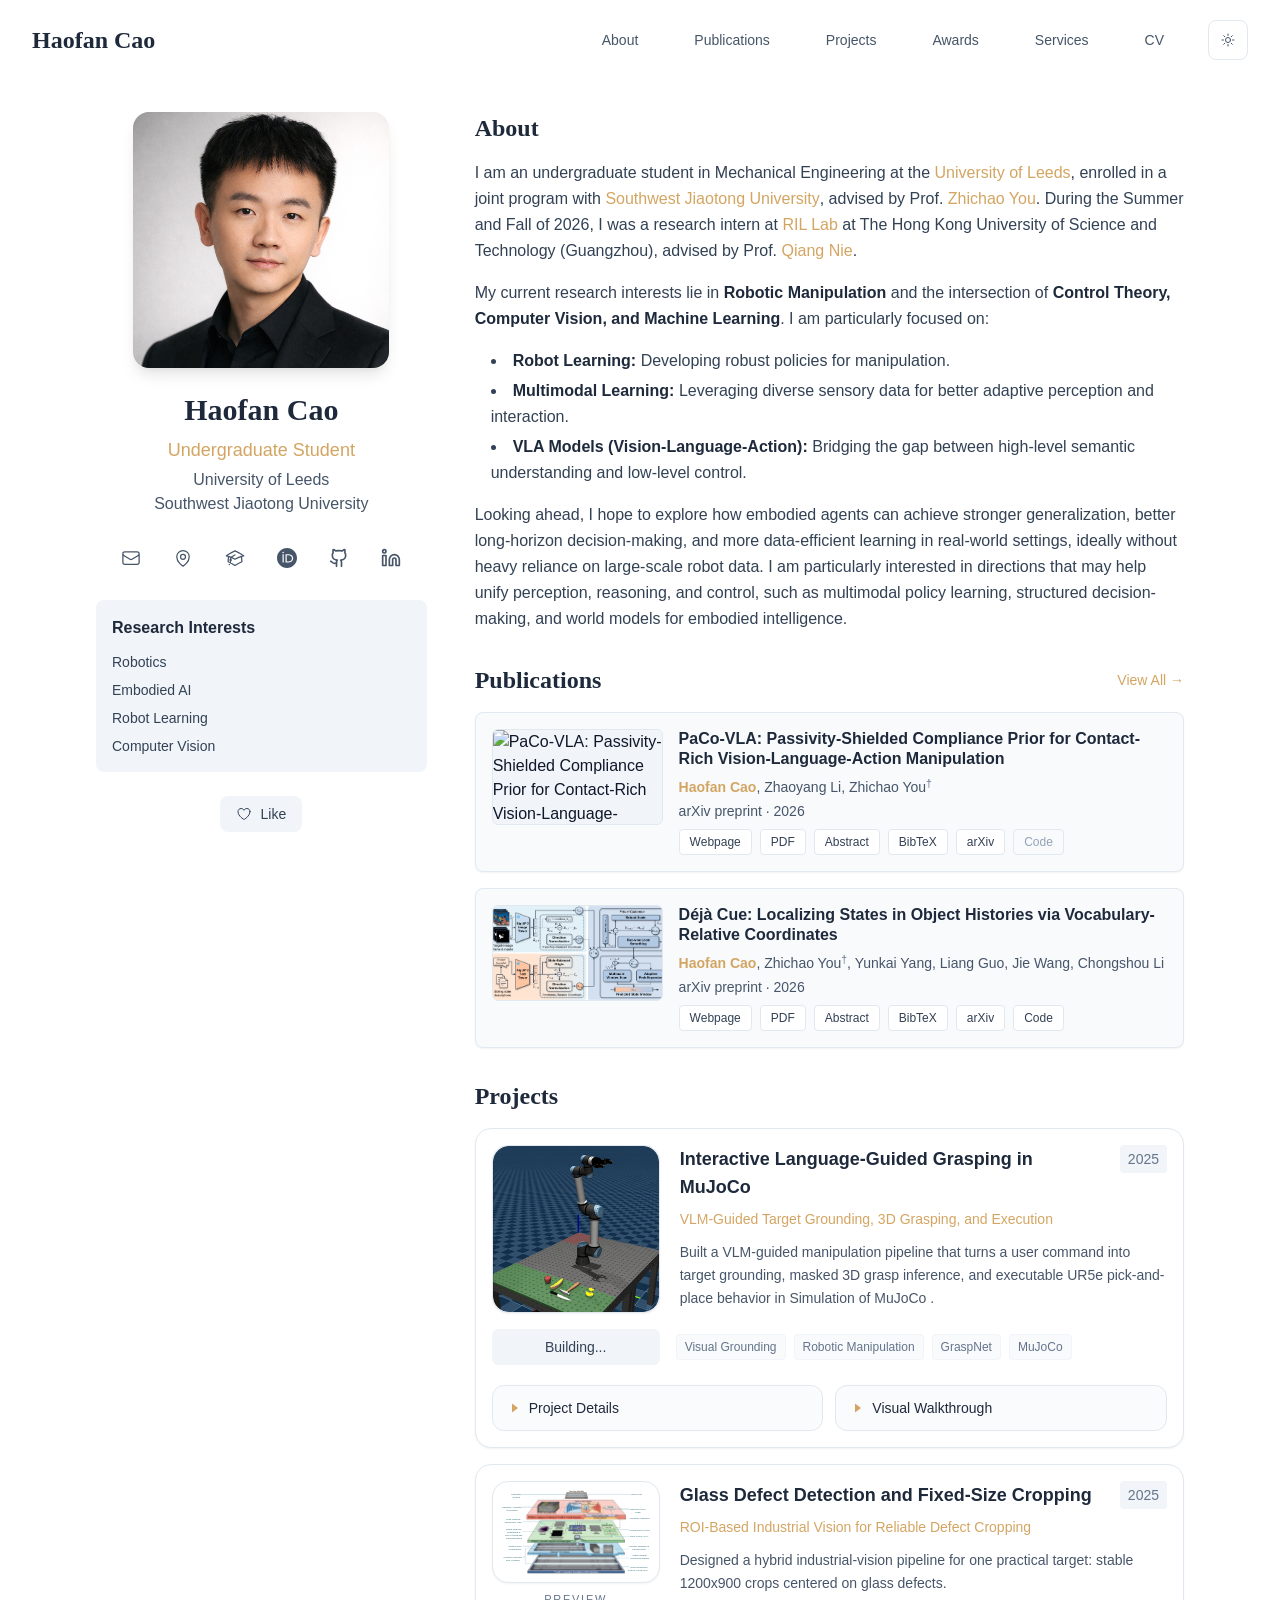
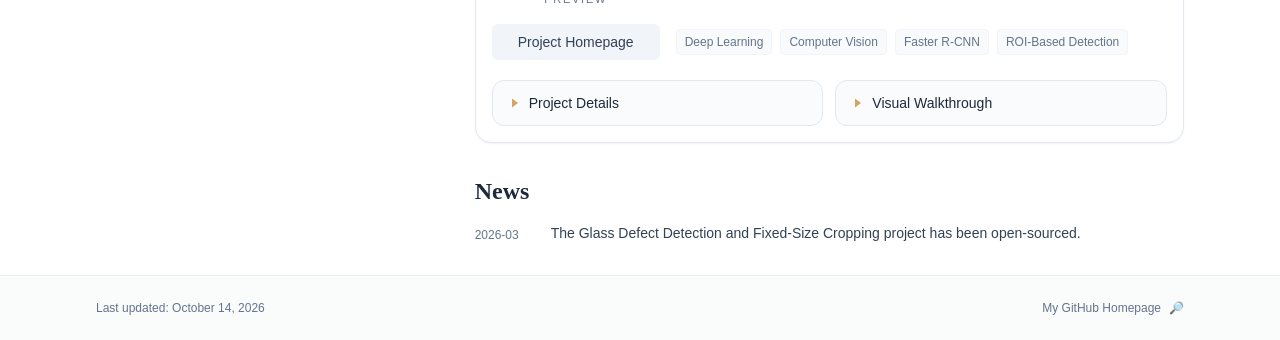
==== commit 4af255a5: "v1.1.2 @ Oct 15, 2026" ====
--- a/index.html
+++ b/index.html
@@ -28,4 +28,4 @@
 <li class="mb-1"><strong class="font-semibold text-primary">Multimodal Learning:</strong> Leveraging diverse sensory data for better adaptive perception and interaction.</li>
 <li class="mb-1"><strong class="font-semibold text-primary">VLA Models (Vision-Language-Action):</strong> Bridging the gap between high-level semantic understanding and low-level control.</li>
 </ul>
-<p class="mb-4 last:mb-0">Looking ahead, I hope to explore how embodied agents can achieve stronger generalization, better long-horizon decision-making, and more data-efficient learning in real-world settings, ideally without heavy reliance on large-scale robot data. I am particularly interested in directions that may help unify perception, reasoning, and control, such as multimodal policy learning, structured decision-making, and world models for embodied intelligence.</p></div></section><section style="opacity:0;transform:translateY(20px)"><div class="flex items-center justify-between mb-4"><h2 class="text-2xl font-serif font-bold text-primary">Publications</h2><a class="text-accent hover:text-accent-dark text-sm font-medium transition-all duration-200 rounded hover:bg-accent/10 hover:shadow-sm" href="/publications/">View All →</a></div><div class="space-y-4"><div class="bg-neutral-50 dark:bg-neutral-800 p-4 rounded-lg shadow-sm border border-neutral-200 dark:border-[rgba(148,163,184,0.24)] hover:shadow-lg transition-shadow duration-200" style="opacity:0;transform:translateY(20px)"><div class="grid gap-4 md:grid-cols-[minmax(0,0.7fr)_minmax(0,2fr)]"><div class="relative aspect-video w-full max-w-[240px] self-start overflow-hidden rounded-md border border-neutral-200 bg-neutral-100 dark:border-neutral-700 dark:bg-neutral-900 md:max-w-none"><img alt="PaCo-VLA: Passivity-Shielded Compliance Prior for Contact-Rich Vision-Language-Action Manipulation" loading="lazy" decoding="async" data-nimg="fill" class="object-cover" style="position:absolute;height:100%;width:100%;left:0;top:0;right:0;bottom:0;color:transparent" src="/papers/EV_charger_2x.gif"/></div><div class="min-w-0"><h3 class="font-semibold text-primary mb-2 leading-tight">PaCo-VLA: Passivity-Shielded Compliance Prior for Contact-Rich Vision-Language-Action Manipulation</h3><p class="text-sm text-neutral-600 dark:text-neutral-400 mb-1"><span><span class="font-semibold text-accent ">Haofan Cao</span>, </span><span><span class=" ">Zhaoyang Li</span>, </span><span><span class=" ">Zhichao You</span><sup class="ml-0 text-neutral-500">†</sup></span></p><p class="text-sm text-neutral-600 dark:text-neutral-400 mb-2">arXiv preprint · 2026</p><div class="flex flex-wrap gap-2"><a href="https://arxiv.org/abs/2606.00515" target="_blank" rel="noopener noreferrer" class="inline-flex items-center rounded border px-2.5 py-1 text-xs font-medium transition-colors border-neutral-200 bg-white text-neutral-700 hover:border-accent hover:text-accent dark:border-neutral-700 dark:bg-neutral-900 dark:text-neutral-300 dark:hover:text-accent">Webpage</a><a href="https://arxiv.org/pdf/2606.00515" target="_blank" rel="noopener noreferrer" class="inline-flex items-center rounded border px-2.5 py-1 text-xs font-medium transition-colors border-neutral-200 bg-white text-neutral-700 hover:border-accent hover:text-accent dark:border-neutral-700 dark:bg-neutral-900 dark:text-neutral-300 dark:hover:text-accent">PDF</a><button type="button" aria-expanded="false" class="inline-flex items-center rounded border px-2.5 py-1 text-xs font-medium transition-colors border-neutral-200 bg-white text-neutral-700 hover:border-accent hover:text-accent dark:border-neutral-700 dark:bg-neutral-900 dark:text-neutral-300 dark:hover:text-accent">Abstract</button><button type="button" aria-expanded="false" class="inline-flex items-center rounded border px-2.5 py-1 text-xs font-medium transition-colors border-neutral-200 bg-white text-neutral-700 hover:border-accent hover:text-accent dark:border-neutral-700 dark:bg-neutral-900 dark:text-neutral-300 dark:hover:text-accent">BibTeX</button><a href="https://arxiv.org/abs/2606.00515" target="_blank" rel="noopener noreferrer" class="inline-flex items-center rounded border px-2.5 py-1 text-xs font-medium transition-colors border-neutral-200 bg-white text-neutral-700 hover:border-accent hover:text-accent dark:border-neutral-700 dark:bg-neutral-900 dark:text-neutral-300 dark:hover:text-accent">arXiv</a><button type="button" disabled="" class="inline-flex items-center rounded border px-2.5 py-1 text-xs font-medium transition-colors cursor-not-allowed border-neutral-200 text-neutral-400 dark:border-neutral-700 dark:text-neutral-600">Code</button></div></div></div></div><div class="bg-neutral-50 dark:bg-neutral-800 p-4 rounded-lg shadow-sm border border-neutral-200 dark:border-[rgba(148,163,184,0.24)] hover:shadow-lg transition-shadow duration-200" style="opacity:0;transform:translateY(20px)"><div class="grid gap-4 md:grid-cols-[minmax(0,0.7fr)_minmax(0,2fr)]"><div class="relative aspect-video w-full max-w-[240px] self-start overflow-hidden rounded-md border border-neutral-200 bg-neutral-100 dark:border-neutral-700 dark:bg-neutral-900 md:max-w-none"><img alt="Déjà Cue: Localizing States in Object Histories via Vocabulary-Relative Coordinates" loading="lazy" decoding="async" data-nimg="fill" class="object-cover" style="position:absolute;height:100%;width:100%;left:0;top:0;right:0;bottom:0;color:transparent" src="/papers/method_overview.png"/></div><div class="min-w-0"><h3 class="font-semibold text-primary mb-2 leading-tight">Déjà Cue: Localizing States in Object Histories via Vocabulary-Relative Coordinates</h3><p class="text-sm text-neutral-600 dark:text-neutral-400 mb-1"><span><span class="font-semibold text-accent ">Haofan Cao</span>, </span><span><span class=" ">Zhichao You</span><sup class="ml-0 text-neutral-500">†</sup>, </span><span><span class=" ">Yunkai Yang</span>, </span><span><span class=" ">Liang Guo</span>, </span><span><span class=" ">Jie Wang</span>, </span><span><span class=" ">Chongshou Li</span></span></p><p class="text-sm text-neutral-600 dark:text-neutral-400 mb-2">arXiv preprint · 2026</p><div class="flex flex-wrap gap-2"><a href="https://arxiv.org/abs/2608.02044" target="_blank" rel="noopener noreferrer" class="inline-flex items-center rounded border px-2.5 py-1 text-xs font-medium transition-colors border-neutral-200 bg-white text-neutral-700 hover:border-accent hover:text-accent dark:border-neutral-700 dark:bg-neutral-900 dark:text-neutral-300 dark:hover:text-accent">Webpage</a><a href="https://arxiv.org/pdf/2608.02044" target="_blank" rel="noopener noreferrer" class="inline-flex items-center rounded border px-2.5 py-1 text-xs font-medium transition-colors border-neutral-200 bg-white text-neutral-700 hover:border-accent hover:text-accent dark:border-neutral-700 dark:bg-neutral-900 dark:text-neutral-300 dark:hover:text-accent">PDF</a><button type="button" aria-expanded="false" class="inline-flex items-center rounded border px-2.5 py-1 text-xs font-medium transition-colors border-neutral-200 bg-white text-neutral-700 hover:border-accent hover:text-accent dark:border-neutral-700 dark:bg-neutral-900 dark:text-neutral-300 dark:hover:text-accent">Abstract</button><button type="button" aria-expanded="false" class="inline-flex items-center rounded border px-2.5 py-1 text-xs font-medium transition-colors border-neutral-200 bg-white text-neutral-700 hover:border-accent hover:text-accent dark:border-neutral-700 dark:bg-neutral-900 dark:text-neutral-300 dark:hover:text-accent">BibTeX</button><a href="https://arxiv.org/abs/2608.02044" target="_blank" rel="noopener noreferrer" class="inline-flex items-center rounded border px-2.5 py-1 text-xs font-medium transition-colors border-neutral-200 bg-white text-neutral-700 hover:border-accent hover:text-accent dark:border-neutral-700 dark:bg-neutral-900 dark:text-neutral-300 dark:hover:text-accent">arXiv</a><a href="https://github.com/HaofanCao/DejaCue" target="_blank" rel="noopener noreferrer" class="inline-flex items-center rounded border px-2.5 py-1 text-xs font-medium transition-colors border-neutral-200 bg-white text-neutral-700 hover:border-accent hover:text-accent dark:border-neutral-700 dark:bg-neutral-900 dark:text-neutral-300 dark:hover:text-accent">Code</a></div></div></div></div></div></section><div style="opacity:0;transform:translateY(20px)"><div class="mb-4"><h1 class="text-2xl font-serif font-bold text-primary mb-4">Projects</h1></div><div class="grid gap-4"><div class="bg-white dark:bg-neutral-900 p-4 rounded-2xl shadow-sm border border-neutral-200 dark:border-neutral-800 hover:shadow-xl transition-shadow duration-200" style="opacity:0;transform:translateY(20px)"><div class="grid gap-5 items-start lg:grid-cols-[168px_minmax(0,1fr)]"><div class="mx-auto w-full max-w-[220px] lg:max-w-[168px]"><div class="overflow-hidden rounded-2xl border shadow-sm border-neutral-200 dark:border-neutral-800 bg-neutral-100 dark:bg-neutral-900 p-0"><div class="relative overflow-hidden rounded-2xl bg-transparent" style="aspect-ratio:320 / 320"><img alt="Interactive Language-Guided Grasping in MuJoCo" loading="lazy" decoding="async" data-nimg="fill" class="object-cover" style="position:absolute;height:100%;width:100%;left:0;top:0;right:0;bottom:0;color:transparent" src="/projects/vlm-grasp-interactive-overview.gif"/></div></div></div><div><div class="flex justify-between items-start mb-2 gap-3"><h3 class="text-lg font-semibold text-primary">Interactive Language-Guided Grasping in MuJoCo</h3><span class="shrink-0 text-sm text-neutral-500 font-medium bg-neutral-100 dark:bg-neutral-800 px-2 py-1 rounded">2025</span></div><p class="text-sm text-accent font-medium mb-3">VLM-Guided Target Grounding, 3D Grasping, and Execution</p><p class="text-sm text-neutral-600 dark:text-neutral-500 leading-relaxed whitespace-pre-line">Built a VLM-guided manipulation pipeline that turns a user command into target grounding, masked 3D grasp inference, and executable UR5e pick-and-place behavior in Simulation of MuJoCo .</p></div></div><div class="mt-4 grid gap-4 items-center lg:grid-cols-[168px_minmax(0,1fr)]"><div class="mx-auto w-full max-w-[220px] lg:max-w-[168px]"><div class="flex justify-center lg:justify-start"><button type="button" class="inline-flex items-center px-3 py-2 rounded-md text-sm font-medium bg-neutral-100 dark:bg-neutral-800 text-neutral-700 dark:text-neutral-300 hover:bg-accent hover:text-white transition-colors w-full justify-center">Building...</button></div></div><div class="flex flex-wrap items-center gap-2 self-center"><span class="text-xs text-neutral-500 bg-neutral-50 dark:bg-neutral-800/50 px-2 py-1 rounded border border-neutral-100 dark:border-neutral-800">Visual Grounding</span><span class="text-xs text-neutral-500 bg-neutral-50 dark:bg-neutral-800/50 px-2 py-1 rounded border border-neutral-100 dark:border-neutral-800">Robotic Manipulation</span><span class="text-xs text-neutral-500 bg-neutral-50 dark:bg-neutral-800/50 px-2 py-1 rounded border border-neutral-100 dark:border-neutral-800">GraspNet</span><span class="text-xs text-neutral-500 bg-neutral-50 dark:bg-neutral-800/50 px-2 py-1 rounded border border-neutral-100 dark:border-neutral-800">MuJoCo</span></div></div><div class="mt-5"><div class="grid gap-3 grid-cols-2"><button type="button" aria-expanded="false" class="flex w-full cursor-pointer items-center gap-2 rounded-xl border border-neutral-200 bg-neutral-50/70 px-4 py-3 text-left text-sm font-medium text-primary dark:border-neutral-800 dark:bg-neutral-800/30"><svg viewBox="0 0 12 12" aria-hidden="true" class="h-3 w-3 shrink-0 text-accent transition-transform duration-200 " fill="currentColor"><path d="M3 1.5 9 6 3 10.5Z"></path></svg><span>Project Details</span></button><button type="button" aria-expanded="false" class="flex w-full cursor-pointer items-center gap-2 rounded-xl border border-neutral-200 bg-neutral-50/70 px-4 py-3 text-left text-sm font-medium text-primary dark:border-neutral-800 dark:bg-neutral-800/30"><svg viewBox="0 0 12 12" aria-hidden="true" class="h-3 w-3 shrink-0 text-accent transition-transform duration-200 " fill="currentColor"><path d="M3 1.5 9 6 3 10.5Z"></path></svg><span>Visual Walkthrough</span></button></div></div></div><div class="bg-white dark:bg-neutral-900 p-4 rounded-2xl shadow-sm border border-neutral-200 dark:border-neutral-800 hover:shadow-xl transition-shadow duration-200" style="opacity:0;transform:translateY(20px)"><div class="grid gap-5 items-start lg:grid-cols-[168px_minmax(0,1fr)]"><div class="mx-auto w-full max-w-[220px] lg:max-w-[168px]"><div class="overflow-hidden rounded-2xl border shadow-sm border-neutral-200 dark:border-neutral-700 bg-white p-2"><div class="relative overflow-hidden rounded-xl bg-white" style="aspect-ratio:1280 / 720"><img alt="Glass Defect Detection and Fixed-Size Cropping" loading="lazy" decoding="async" data-nimg="fill" class="object-contain" style="position:absolute;height:100%;width:100%;left:0;top:0;right:0;bottom:0;color:transparent" src="/projects/pipeline-overview.svg"/></div></div><p class="mt-2 text-center text-[11px] font-medium uppercase tracking-[0.16em] text-neutral-500">Preview</p></div><div><div class="flex justify-between items-start mb-2 gap-3"><h3 class="text-lg font-semibold text-primary">Glass Defect Detection and Fixed-Size Cropping</h3><span class="shrink-0 text-sm text-neutral-500 font-medium bg-neutral-100 dark:bg-neutral-800 px-2 py-1 rounded">2025</span></div><p class="text-sm text-accent font-medium mb-3">ROI-Based Industrial Vision for Reliable Defect Cropping</p><p class="text-sm text-neutral-600 dark:text-neutral-500 leading-relaxed whitespace-pre-line">Designed a hybrid industrial-vision pipeline for one practical target: stable 1200x900 crops centered on glass defects.</p></div></div><div class="mt-4 grid gap-4 items-center lg:grid-cols-[168px_minmax(0,1fr)]"><div class="mx-auto w-full max-w-[220px] lg:max-w-[168px]"><div class="flex justify-center lg:justify-start"><a href="https://github.com/HaofanCao/roi-glass-defect-detection" target="_blank" rel="noopener noreferrer" class="inline-flex items-center px-3 py-2 rounded-md text-sm font-medium bg-neutral-100 dark:bg-neutral-800 text-neutral-700 dark:text-neutral-300 hover:bg-accent hover:text-white transition-colors w-full justify-center">Project Homepage</a></div></div><div class="flex flex-wrap items-center gap-2 self-center"><span class="text-xs text-neutral-500 bg-neutral-50 dark:bg-neutral-800/50 px-2 py-1 rounded border border-neutral-100 dark:border-neutral-800">Deep Learning</span><span class="text-xs text-neutral-500 bg-neutral-50 dark:bg-neutral-800/50 px-2 py-1 rounded border border-neutral-100 dark:border-neutral-800">Computer Vision</span><span class="text-xs text-neutral-500 bg-neutral-50 dark:bg-neutral-800/50 px-2 py-1 rounded border border-neutral-100 dark:border-neutral-800">Faster R-CNN</span><span class="text-xs text-neutral-500 bg-neutral-50 dark:bg-neutral-800/50 px-2 py-1 rounded border border-neutral-100 dark:border-neutral-800">ROI-Based Detection</span></div></div><div class="mt-5"><div class="grid gap-3 grid-cols-2"><button type="button" aria-expanded="false" class="flex w-full cursor-pointer items-center gap-2 rounded-xl border border-neutral-200 bg-neutral-50/70 px-4 py-3 text-left text-sm font-medium text-primary dark:border-neutral-800 dark:bg-neutral-800/30"><svg viewBox="0 0 12 12" aria-hidden="true" class="h-3 w-3 shrink-0 text-accent transition-transform duration-200 " fill="currentColor"><path d="M3 1.5 9 6 3 10.5Z"></path></svg><span>Project Details</span></button><button type="button" aria-expanded="false" class="flex w-full cursor-pointer items-center gap-2 rounded-xl border border-neutral-200 bg-neutral-50/70 px-4 py-3 text-left text-sm font-medium text-primary dark:border-neutral-800 dark:bg-neutral-800/30"><svg viewBox="0 0 12 12" aria-hidden="true" class="h-3 w-3 shrink-0 text-accent transition-transform duration-200 " fill="currentColor"><path d="M3 1.5 9 6 3 10.5Z"></path></svg><span>Visual Walkthrough</span></button></div></div></div></div></div><section style="opacity:0;transform:translateY(20px)"><h2 class="text-2xl font-serif font-bold text-primary mb-4">News</h2><div class="space-y-3"><div class="flex items-start space-x-3"><span class="text-xs text-neutral-500 mt-1 w-16 flex-shrink-0">2026-03</span><p class="text-sm text-neutral-700">The Glass Defect Detection and Fixed-Size Cropping project has been open-sourced.</p></div></div></section></section></div></div></div><!--$--><!--/$--><!--$--><!--/$--></main><footer class="border-t border-neutral-200/50 bg-neutral-50/50 dark:bg-neutral-900/50 dark:border-neutral-700/50"><div class="max-w-6xl mx-auto px-4 sm:px-6 lg:px-8 py-6"><div class="flex flex-col sm:flex-row justify-between items-center gap-2"><p class="text-xs text-neutral-500">Last updated: <!-- -->October 14, 2026</p><p class="text-xs text-neutral-500 flex items-center"><a href="https://github.com/HaofanCao" target="_blank" rel="noopener noreferrer">My GitHub Homepage</a><span class="ml-2">🔎</span></p></div></div></footer><script src="/_next/static/chunks/webpack-453cfa65acb2a8a8.js" async=""></script><script>(self.__next_f=self.__next_f||[]).push([0])</script><script>self.__next_f.push([1,"1:\"$Sreact.fragment\"\n2:I[3719,[\"17\",\"static/chunks/17-9c04c9413a9f9f1f.js\",\"874\",\"static/chunks/874-6cc630662f3664af.js\",\"323\",\"static/chunks/323-4289bf79f19edb29.js\",\"177\",\"static/chunks/app/layout-42886513c973ab28.js\"],\"ThemeProvider\"]\n3:I[768,[\"17\",\"static/chunks/17-9c04c9413a9f9f1f.js\",\"874\",\"static/chunks/874-6cc630662f3664af.js\",\"323\",\"static/chunks/323-4289bf79f19edb29.js\",\"177\",\"static/chunks/app/layout-42886513c973ab28.js\"],\"default\"]\n4:I[7555,[],\"\"]\n5:I[1295,[],\"\"]\n6:I[2548,[\"17\",\"static/chunks/17-9c04c9413a9f9f1f.js\",\"874\",\"static/chunks/874-6cc630662f3664af.js\",\"323\",\"static/chunks/323-4289bf79f19edb29.js\",\"177\",\"static/chunks/app/layout-42886513c973ab28.js\"],\"default\"]\n7:I[7437,[\"17\",\"static/chunks/17-9c04c9413a9f9f1f.js\",\"378\",\"static/chunks/378-125810dc594846c6.js\",\"874\",\"static/chunks/874-6cc630662f3664af.js\",\"748\",\"static/chunks/748-0906e8331b3e3573.js\",\"974\",\"static/chunks/app/page-7cec258bfa818302.js\"],\"default\"]\n8:I[9507,[\"17\",\"static/chunks/17-9c04c9413a9f9f1f.js\",\"378\",\"static/chunks/378-125810dc594846c6.js\",\"874\",\"static/chunks/874-6cc630662f3664af.js\",\"748\",\"static/chunks/748-0906e8331b3e3573.js\",\"974\",\"static/chunks/app/page-7cec258bfa818302.js\"],\"default\"]\na:I[5218,[\"17\",\"static/chunks/17-9c04c9413a9f9f1f.js\",\"378\",\"static/chunks/378-125810dc594846c6.js\",\"874\",\"static/chunks/874-6cc630662f3664af.js\",\"748\",\"static/chunks/748-0906e8331b3e3573.js\",\"974\",\"static/chunks/app/page-7cec258bfa818302.js\"],\"default\"]\nf:I[3684,[\"17\",\"static/chunks/17-9c04c9413a9f9f1f.js\",\"378\",\"static/chunks/378-125810dc594846c6.js\",\"874\",\"static/chunks/874-6cc630662f3664af.js\",\"748\",\"static/chunks/748-0906e8331b3e3573.js\",\"974\",\"static/chunks/app/page-7cec258bfa818302.js\"],\"default\"]\n10:I[1990,[\"17\",\"static/chunks/17-9c04c9413a9f9f1f.js\",\"378\",\"static/chunks/378-125810dc594846c6.js\",\"874\",\"static/chunks/874-6cc630662f3664af.js\",\"748\",\"static/chunks/748-0906e8331b3e3573.js\",\"974\",\"static/chunks/app/page-7cec258bfa818302.js\"],\"default\"]\n11:I[9665,[],\"MetadataBoundary\"]\n13:I[9665,[],\"OutletBoundary\"]\n16:I[4911,[],\"Asy"])</script><script>self.__next_f.push([1,"ncMetadataOutlet\"]\n18:I[9665,[],\"ViewportBoundary\"]\n1a:I[6614,[],\"\"]\n:HL[\"/_next/static/css/ace83e516b8832b7.css\",\"style\"]\n9:T5c3,I am an undergraduate student in Mechanical Engineering at the [University of Leeds](https://www.leeds.ac.uk/), enrolled in a joint program with [Southwest Jiaotong University](https://en.swjtu.edu.cn/), advised by Prof. [Zhichao You](https://faculty.swjtu.edu.cn/youzhichao/zh_CN/index.htm). During the Summer and Fall of 2026, I was a research intern at [RIL Lab](https://ril-lab.top/en/) at The Hong Kong University of Science and Technology (Guangzhou), advised by Prof. [Qiang Nie](https://scholar.google.com/citations?user=q-Qqa20AAAAJ).\r\n\r\nMy current research interests lie in **Robotic Manipulation** and the intersection of **Control Theory, Computer Vision, and Machine Learning**. I am particularly focused on:\r\n* **Robot Learning:** Developing robust policies for manipulation.\r\n* **Multimodal Learning:** Leveraging diverse sensory data for better adaptive perception and interaction.\r\n* **VLA Models (Vision-Language-Action):** Bridging the gap between high-level semantic understanding and low-level control.\r\n\r\nLooking ahead, I hope to explore how embodied agents can achieve stronger generalization, better long-horizon decision-making, and more data-efficient learning in real-world settings, ideally without heavy reliance on large-scale robot data. I am particularly interested in directions that may help unify perception, reasoning, and control, such as multimodal policy learning, structured decision-making, and world models for embodied intelligence.b:T57b,Contact-rich manipulation demands both high-level semantic reasoning and the safe regulation of high-frequency contact dynamics. While Vision-Language-Action (VLA) models provide unprecedented semantic generalization, their low-rate outputs lack the reliability required for direct plant authority in force-sensitive tasks. To bridge this semantic-to-control gap, we introduce PaCo-VLA, a passivity-shielded compliance prior that recast"])</script><script>self.__next_f.push([1,"s the VLA interface. Rather than trusting VLAs with direct motor commands, PaCo-VLA treats network outputs as task-level compliance proposals: semantic bindings, task stages, and admittance schedules. A high-frequency, proposal-independent passivity shield governs these proposals through energy-tank accounting and boundary checks, preventing invalid, stale, or unverified model predictions from bypassing low-level contact physics. This decoupled architecture also enables causal evaluation, isolating semantic contributions from geometric shortcuts. Extensive simulated and real-world connector-insertion experiments demonstrate that PaCo-VLA achieves superior precision over unshielded VLA baselines, sustaining zero passivity violations even under adversarial compliance shifts. This framework establishes a provably sampled-passive runtime contract at the admittance port and provides a runtime interface for deploying foundation models in contact-rich domains.c:T6ff,@article{cao2026paco,\n  title = {PaCo-VLA: Passivity-Shielded Compliance Prior for Contact-Rich Vision-Language-Action Manipulation},\n  author = {Haofan Cao and Zhaoyang Li and Zhichao You},\n  year = {2026},\n  journal = {arXiv preprint},\n  doi = {10.48550/arXiv.2606.00515},\n  url = {https://arxiv.org/abs/2606.00515},\n  eprint = {2606.00515},\n  archivePrefix = {arXiv},\n  abstract = {Contact-rich manipulation demands both high-level semantic reasoning and the safe regulation of high-frequency contact dynamics. While Vision-Language-Action (VLA) models provide unprecedented semantic generalization, their low-rate outputs lack the reliability required for direct plant authority in force-sensitive tasks. To bridge this semantic-to-control gap, we introduce PaCo-VLA, a passivity-shielded compliance prior that recasts the VLA interface. Rather than trusting VLAs with direct motor commands, PaCo-VLA treats network outputs as task-level compliance proposals: semantic bindings, task stages, and admittance schedules. A high-frequency, proposal-independent passivity shi"])</script><script>self.__next_f.push([1,"eld governs these proposals through energy-tank accounting and boundary checks, preventing invalid, stale, or unverified model predictions from bypassing low-level contact physics. This decoupled architecture also enables causal evaluation, isolating semantic contributions from geometric shortcuts. Extensive simulated and real-world connector-insertion experiments demonstrate that PaCo-VLA achieves superior precision over unshielded VLA baselines, sustaining zero passivity violations even under adversarial compliance shifts. This framework establishes a provably sampled-passive runtime contract at the admittance port and provides a runtime interface for deploying foundation models in contact-rich domains.}\n}d:T586,Tracking links observations of the same object through visual change, yet cannot by itself determine when the object is empty or filled, intact or cut. We formulate identity-conditioned state-moment retrieval: given a tracked-object history and alternative state descriptions, localize an interval in which each described state holds. Absolute image-text similarity scores descriptions independently; because every visible frame depicts the same target, shared object compatibility can obscure the state evidence needed to identify the target interval. The alternatives provide the missing reference: evidence for one state should be measured against the others. We introduce Déjà Cue, a training-free framework that turns these alternatives into a vocabulary-relative coordinate system. It subtracts their state-balanced centroid from each description, calibrates frame scores, and scans multiple durations within contiguous visible runs using a frozen encoder. On 78 VOST histories, holding the temporal scan fixed and changing only the query reference nearly doubles R@1 at tIoU 0.5 from 10.3% to 20.5% and raises Top-1 tIoU from 16.0% to 21.5%. Candidate-rank analyses show that vocabulary-relative queries rank useful intervals higher within the same candidate set. Related state descriptions can therefore serve as a"])</script><script>self.__next_f.push([1,"n object-specific, query-time coordinate system for reading frozen visual representations.e:T732,@article{cao2026dejacue,\n  title = {{Déjà Cue: Localizing States in Object Histories via Vocabulary-Relative Coordinates}},\n  author = {Haofan Cao and Zhichao You and Yunkai Yang and Liang Guo and Jie Wang and Chongshou Li},\n  year = {2026},\n  journal = {arXiv preprint},\n  doi = {10.48550/arXiv.2608.02044},\n  url = {https://arxiv.org/abs/2608.02044},\n  eprint = {2608.02044},\n  archivePrefix = {arXiv},\n  abstract = {Tracking links observations of the same object through visual change, yet cannot by itself determine when the object is empty or filled, intact or cut. We formulate identity-conditioned state-moment retrieval: given a tracked-object history and alternative state descriptions, localize an interval in which each described state holds. Absolute image-text similarity scores descriptions independently; because every visible frame depicts the same target, shared object compatibility can obscure the state evidence needed to identify the target interval. The alternatives provide the missing reference: evidence for one state should be measured against the others. We introduce Déjà Cue, a training-free framework that turns these alternatives into a vocabulary-relative coordinate system. It subtracts their state-balanced centroid from each description, calibrates frame scores, and scans multiple durations within contiguous visible runs using a frozen encoder. On 78 VOST histories, holding the temporal scan fixed and changing only the query reference nearly doubles R@1 at tIoU 0.5 from 10.3\\% to 20.5\\% and raises Top-1 tIoU from 16.0\\% to 21.5\\%. Candidate-rank analyses show that vocabulary-relative queries rank useful intervals higher within the same candidate set. Related state descriptions can therefore serve as an object-specific, query-time coordinate system for reading frozen visual representations.}\n}"])</script><script>self.__next_f.push([1,"0:{\"P\":null,\"b\":\"S9idLkfk7dwmJYP9Q6KoA\",\"p\":\"\",\"c\":[\"\",\"\"],\"i\":false,\"f\":[[[\"\",{\"children\":[\"__PAGE__\",{}]},\"$undefined\",\"$undefined\",true],[\"\",[\"$\",\"$1\",\"c\",{\"children\":[[[\"$\",\"link\",\"0\",{\"rel\":\"stylesheet\",\"href\":\"/_next/static/css/ace83e516b8832b7.css\",\"precedence\":\"next\",\"crossOrigin\":\"$undefined\",\"nonce\":\"$undefined\"}]],[\"$\",\"html\",null,{\"lang\":\"en\",\"className\":\"scroll-smooth\",\"suppressHydrationWarning\":true,\"children\":[[\"$\",\"head\",null,{\"children\":[[\"$\",\"link\",null,{\"rel\":\"icon\",\"href\":\"/favicon.svg\",\"type\":\"image/svg+xml\"}],[\"$\",\"link\",null,{\"rel\":\"dns-prefetch\",\"href\":\"https://google-fonts.jialeliu.com\"}],[\"$\",\"link\",null,{\"rel\":\"preconnect\",\"href\":\"https://google-fonts.jialeliu.com\",\"crossOrigin\":\"\"}],[\"$\",\"link\",null,{\"rel\":\"preload\",\"as\":\"style\",\"href\":\"https://google-fonts.jialeliu.com/css2?family=Inter:wght@300;400;500;600;700\u0026family=Crimson+Text:ital,wght@0,400;0,600;1,400\u0026display=swap\"}],[\"$\",\"link\",null,{\"rel\":\"stylesheet\",\"id\":\"gfonts-css\",\"href\":\"https://google-fonts.jialeliu.com/css2?family=Inter:wght@300;400;500;600;700\u0026family=Crimson+Text:ital,wght@0,400;0,600;1,400\u0026display=swap\",\"media\":\"print\"}],[\"$\",\"script\",null,{\"dangerouslySetInnerHTML\":{\"__html\":\"\\n              (function(){\\n                var l = document.getElementById('gfonts-css');\\n                if (!l) return;\\n                if (l.media !== 'all') {\\n                  l.addEventListener('load', function(){ try { l.media = 'all'; } catch(e){} });\\n                }\\n              })();\\n            \"}}],[\"$\",\"noscript\",null,{\"children\":[\"$\",\"link\",null,{\"rel\":\"stylesheet\",\"href\":\"https://google-fonts.jialeliu.com/css2?family=Inter:wght@300;400;500;600;700\u0026family=Crimson+Text:ital,wght@0,400;0,600;1,400\u0026display=swap\"}]}],[\"$\",\"script\",null,{\"dangerouslySetInnerHTML\":{\"__html\":\"\\n              try {\\n                const theme = localStorage.getItem('theme-storage');\\n                const parsed = theme ? JSON.parse(theme) : null;\\n                const setting = parsed?.state?.theme || 'light';\\n                const effective = setting === 'dark' ? 'dark' : 'light';\\n                var root = document.documentElement;\\n                root.classList.add(effective);\\n                root.setAttribute('data-theme', effective);\\n              } catch (e) {\\n                var root = document.documentElement;\\n                root.classList.add('light');\\n                root.setAttribute('data-theme', 'light');\\n              }\\n            \"}}]]}],[\"$\",\"body\",null,{\"className\":\"font-sans antialiased\",\"children\":[\"$\",\"$L2\",null,{\"children\":[[\"$\",\"$L3\",null,{\"items\":[{\"title\":\"About\",\"type\":\"page\",\"target\":\"about\",\"href\":\"/\"},{\"title\":\"Publications\",\"type\":\"page\",\"target\":\"publications\",\"href\":\"/publications\"},{\"title\":\"Projects\",\"type\":\"page\",\"target\":\"projects\",\"href\":\"/projects\"},{\"title\":\"Awards\",\"type\":\"page\",\"target\":\"awards\",\"href\":\"/awards\"},{\"title\":\"Services\",\"type\":\"page\",\"target\":\"services\",\"href\":\"/services\"},{\"title\":\"CV\",\"type\":\"page\",\"target\":\"cv\",\"href\":\"/cv\"}],\"siteTitle\":\"Haofan Cao\",\"enableOnePageMode\":false}],[\"$\",\"main\",null,{\"className\":\"min-h-screen pt-16 lg:pt-20\",\"children\":[\"$\",\"$L4\",null,{\"parallelRouterKey\":\"children\",\"error\":\"$undefined\",\"errorStyles\":\"$undefined\",\"errorScripts\":\"$undefined\",\"template\":[\"$\",\"$L5\",null,{}],\"templateStyles\":\"$undefined\",\"templateScripts\":\"$undefined\",\"notFound\":[[[\"$\",\"title\",null,{\"children\":\"404: This page could not be found.\"}],[\"$\",\"div\",null,{\"style\":{\"fontFamily\":\"system-ui,\\\"Segoe UI\\\",Roboto,Helvetica,Arial,sans-serif,\\\"Apple Color Emoji\\\",\\\"Segoe UI Emoji\\\"\",\"height\":\"100vh\",\"textAlign\":\"center\",\"display\":\"flex\",\"flexDirection\":\"column\",\"alignItems\":\"center\",\"justifyContent\":\"center\"},\"children\":[\"$\",\"div\",null,{\"children\":[[\"$\",\"style\",null,{\"dangerouslySetInnerHTML\":{\"__html\":\"body{color:#000;background:#fff;margin:0}.next-error-h1{border-right:1px solid rgba(0,0,0,.3)}@media (prefers-color-scheme:dark){body{color:#fff;background:#000}.next-error-h1{border-right:1px solid rgba(255,255,255,.3)}}\"}}],[\"$\",\"h1\",null,{\"className\":\"next-error-h1\",\"style\":{\"display\":\"inline-block\",\"margin\":\"0 20px 0 0\",\"padding\":\"0 23px 0 0\",\"fontSize\":24,\"fontWeight\":500,\"verticalAlign\":\"top\",\"lineHeight\":\"49px\"},\"children\":404}],[\"$\",\"div\",null,{\"style\":{\"display\":\"inline-block\"},\"children\":[\"$\",\"h2\",null,{\"style\":{\"fontSize\":14,\"fontWeight\":400,\"lineHeight\":\"49px\",\"margin\":0},\"children\":\"This page could not be found.\"}]}]]}]}]],[]],\"forbidden\":\"$undefined\",\"unauthorized\":\"$undefined\"}]}],[\"$\",\"$L6\",null,{\"lastUpdated\":\"October 14, 2026\"}]]}]}]]}]]}],{\"children\":[\"__PAGE__\",[\"$\",\"$1\",\"c\",{\"children\":[[\"$\",\"div\",null,{\"className\":\"max-w-6xl mx-auto px-4 sm:px-6 lg:px-8 py-8 bg-background min-h-screen\",\"children\":[\"$\",\"div\",null,{\"className\":\"grid grid-cols-1 lg:grid-cols-3 gap-12\",\"children\":[[\"$\",\"div\",null,{\"className\":\"lg:col-span-1\",\"children\":[\"$\",\"$L7\",null,{\"author\":{\"name\":\"Haofan Cao\",\"title\":\"Undergraduate Student\",\"institution\":\"University of Leeds \\n Southwest Jiaotong University\",\"avatar\":\"/profile.jpg\"},\"social\":{\"email\":\"pwkl5619@leeds.ac.uk\",\"location\":\"Leeds, UK\",\"location_url\":\"https://maps.google.com\",\"location_details\":[\"University of Leeds,\",\"Woodhouse Lane,\",\"LS2 9JT, Leeds,\",\"West Yorkshire, United Kingdom\"],\"google_scholar\":\"https://scholar.google.com/citations?user=vKLaFmwAAAAJ\",\"orcid\":\"0009-0000-3409-9406\",\"github\":\"https://github.com/HaofanCao/\",\"linkedin\":\"https://www.linkedin.com/in/haofan-cao-5a76553aa/\"},\"features\":{\"enable_likes\":true,\"enable_one_page_mode\":false},\"researchInterests\":[\"Robotics\",\"Embodied AI\",\"Robot Learning\",\"Computer Vision\"]}]}],[\"$\",\"div\",null,{\"className\":\"lg:col-span-2 space-y-8\",\"children\":[[\"$\",\"section\",\"about\",{\"id\":\"about\",\"className\":\"scroll-mt-24 space-y-8\",\"children\":[[[\"$\",\"$L8\",\"about\",{\"content\":\"$9\",\"title\":\"About\"}],[\"$\",\"$La\",\"featured_publications\",{\"publications\":[{\"id\":\"cao2026paco\",\"title\":\"PaCo-VLA: Passivity-Shielded Compliance Prior for Contact-Rich Vision-Language-Action Manipulation\",\"authors\":[{\"name\":\"Haofan Cao\",\"isHighlighted\":true,\"isCorresponding\":false,\"isCoAuthor\":false},{\"name\":\"Zhaoyang Li\",\"isHighlighted\":false,\"isCorresponding\":false,\"isCoAuthor\":false},{\"name\":\"Zhichao You\",\"isHighlighted\":false,\"isCorresponding\":true,\"isCoAuthor\":false}],\"year\":2026,\"type\":\"journal\",\"status\":\"published\",\"tags\":[\"Contact-Rich Manipulation\",\"Vision-Language-Action Models\",\"Compliance Control\"],\"keywords\":\"$0:f:0:1:2:children:1:props:children:0:props:children:props:children:1:props:children:0:props:children:0:1:props:publications:0:tags\",\"researchArea\":\"machine-learning\",\"journal\":\"arXiv preprint\",\"conference\":\"\",\"doi\":\"10.48550/arXiv.2606.00515\",\"url\":\"https://arxiv.org/abs/2606.00515\",\"arxivId\":\"2606.00515\",\"abstract\":\"$b\",\"description\":\"\",\"selected\":true,\"preview\":\"EV_charger_2x.gif\",\"bibtex\":\"$c\"},{\"id\":\"cao2026dejacue\",\"title\":\"Déjà Cue: Localizing States in Object Histories via Vocabulary-Relative Coordinates\",\"authors\":[{\"name\":\"Haofan Cao\",\"isHighlighted\":true,\"isCorresponding\":false,\"isCoAuthor\":false},{\"name\":\"Zhichao You\",\"isHighlighted\":false,\"isCorresponding\":true,\"isCoAuthor\":false},{\"name\":\"Yunkai Yang\",\"isHighlighted\":false,\"isCorresponding\":false,\"isCoAuthor\":false},{\"name\":\"Liang Guo\",\"isHighlighted\":false,\"isCorresponding\":false,\"isCoAuthor\":false},{\"name\":\"Jie Wang\",\"isHighlighted\":false,\"isCorresponding\":false,\"isCoAuthor\":false},{\"name\":\"Chongshou Li\",\"isHighlighted\":false,\"isCorresponding\":false,\"isCoAuthor\":false}],\"year\":2026,\"type\":\"journal\",\"status\":\"published\",\"tags\":[\"Computer Vision\",\"Video Understanding\",\"Temporal Localization\",\"Information Retrieval\"],\"keywords\":\"$0:f:0:1:2:children:1:props:children:0:props:children:props:children:1:props:children:0:props:children:0:1:props:publications:1:tags\",\"researchArea\":\"machine-learning\",\"journal\":\"arXiv preprint\",\"conference\":\"\",\"doi\":\"10.48550/arXiv.2608.02044\",\"url\":\"https://arxiv.org/abs/2608.02044\",\"code\":\"https://github.com/HaofanCao/DejaCue\",\"arxivId\":\"2608.02044\",\"abstract\":\"$d\",\"description\":\"\",\"selected\":true,\"preview\":\"method_overview.png\",\"bibtex\":\"$e\"}],\"title\":\"Publications\",\"enableOnePageMode\":false}],[\"$\",\"$Lf\",\"projects\",{\"config\":{\"type\":\"card\",\"title\":\"Projects\",\"description\":\"Selected projects.\",\"items\":[{\"title\":\"Interactive Language-Guided Grasping in MuJoCo\",\"subtitle\":\"VLM-Guided Target Grounding, 3D Grasping, and Execution\",\"date\":\"2025\",\"image\":\"/projects/vlm-grasp-interactive-overview.gif\",\"image_aspect\":\"320 / 320\",\"content\":\"Built a VLM-guided manipulation pipeline that turns a user command into target grounding, masked 3D grasp inference, and executable UR5e pick-and-place behavior in Simulation of MuJoCo .\",\"details_label\":\"Project Details\",\"details\":\"The core design was to decompose the task into two questions: what object is intended, and what grasp is physically executable. I used the VLM and SAM to convert open-ended language into a target-specific spatial prior, then restricted 3D inference to the masked point cloud so GraspNet reasons only over the commanded object instead of the full cluttered scene.\\r\\nThe execution layer follows the same principle of controlled decomposition: candidate grasps are filtered by collision and approach geometry, ranked with object-centric priors, transformed from the camera frame into the robot world frame, and executed as a staged pre-grasp, grasp, lift, and place routine. \\r\\nThis project is a language-to-action pipeline in which each module solves a well-defined subproblem and could be improved independently in future.\",\"link_notice\":\"Coming soon. The repository is being organized.\",\"link_label\":\"Building...\",\"gallery_title\":\"Visual Walkthrough\",\"gallery\":[{\"src\":\"/projects/vlm-grasp-interactive-grounding.gif\",\"alt\":\"Language command, object grounding, and target mask generation\",\"caption\":\"DEMO 1\"},{\"src\":\"/projects/vlm-grasp-interactive-grasp-selection.gif\",\"alt\":\"Target-conditioned point cloud and grasp candidate selection\",\"caption\":\"DEMO 2\"},{\"src\":\"/projects/vlm-grasp-interactive-execution.gif\",\"alt\":\"UR5e executes the selected grasp and completes pick and place\",\"caption\":\"DEMO 3\"}],\"tags\":[\"Visual Grounding\",\"Robotic Manipulation\",\"GraspNet\",\"MuJoCo\"]},{\"title\":\"Glass Defect Detection and Fixed-Size Cropping\",\"subtitle\":\"ROI-Based Industrial Vision for Reliable Defect Cropping\",\"date\":\"2025\",\"image\":\"/projects/pipeline-overview.svg\",\"image_label\":\"Preview\",\"image_aspect\":\"1280 / 720\",\"content\":\"Designed a hybrid industrial-vision pipeline for one practical target: stable 1200x900 crops centered on glass defects.\",\"details_label\":\"Project Details\",\"details\":\"The key idea was to reduce the search space before learning: I first estimated a stable ROI for each fixed camera from the bright-band geometry, then built a reviewed pseudo-label batch and trained an ROI-only detector.\\r\\nDuring deployment, the system uses detector-first inference and falls back to heuristics when confidence is low, so the output is both robust and auditable.\",\"link\":\"https://github.com/HaofanCao/roi-glass-defect-detection\",\"link_label\":\"Project Homepage\",\"gallery_title\":\"Visual Walkthrough\",\"gallery\":[{\"src\":\"/projects/glass-defect-origin.jpg\",\"alt\":\"Origin raw inspection frame\",\"caption\":\"Origin\"},{\"src\":\"/projects/glass-defect-detect.jpg\",\"alt\":\"Defect localization overlay\",\"caption\":\"Detect\"},{\"src\":\"/projects/glass-defect-final-crop.jpg\",\"alt\":\"Final fixed-size crop\",\"caption\":\"Final Crop\"}],\"tags\":[\"Deep Learning\",\"Computer Vision\",\"Faster R-CNN\",\"ROI-Based Detection\"]}]},\"embedded\":true}],[\"$\",\"$L10\",\"news\",{\"items\":[{\"date\":\"2026-03\",\"content\":\"The Glass Defect Detection and Fixed-Size Cropping project has been open-sourced.\"}],\"title\":\"News\"}]],false,false,false]}]]}]]}]}],[\"$\",\"$L11\",null,{\"children\":\"$L12\"}],null,[\"$\",\"$L13\",null,{\"children\":[\"$L14\",\"$L15\",[\"$\",\"$L16\",null,{\"promise\":\"$@17\"}]]}]]}],{},null,false]},null,false],[\"$\",\"$1\",\"h\",{\"children\":[null,[\"$\",\"$1\",\"kbHpPCIQVVe_-SkK0luku\",{\"children\":[[\"$\",\"$L18\",null,{\"children\":\"$L19\"}],null]}],null]}],false]],\"m\":\"$undefined\",\"G\":[\"$1a\",\"$undefined\"],\"s\":false,\"S\":true}\n"])</script><script>self.__next_f.push([1,"1b:\"$Sreact.suspense\"\n1c:I[4911,[],\"AsyncMetadata\"]\n12:[\"$\",\"$1b\",null,{\"fallback\":null,\"children\":[\"$\",\"$L1c\",null,{\"promise\":\"$@1d\"}]}]\n"])</script><script>self.__next_f.push([1,"15:null\n"])</script><script>self.__next_f.push([1,"19:[[\"$\",\"meta\",\"0\",{\"charSet\":\"utf-8\"}],[\"$\",\"meta\",\"1\",{\"name\":\"viewport\",\"content\":\"width=device-width, initial-scale=1\"}]]\n14:null\n"])</script><script>self.__next_f.push([1,"1d:{\"metadata\":[[\"$\",\"title\",\"0\",{\"children\":\"Haofan Cao\"}],[\"$\",\"meta\",\"1\",{\"name\":\"description\",\"content\":\"Undergraduate student at the University of Leeds.\"}],[\"$\",\"meta\",\"2\",{\"name\":\"author\",\"content\":\"Haofan Cao\"}],[\"$\",\"meta\",\"3\",{\"name\":\"keywords\",\"content\":\"Haofan Cao,Undergraduate Student,University of Leeds ,  Southwest Jiaotong University\"}],[\"$\",\"meta\",\"4\",{\"name\":\"creator\",\"content\":\"Haofan Cao\"}],[\"$\",\"meta\",\"5\",{\"name\":\"publisher\",\"content\":\"Haofan Cao\"}],[\"$\",\"meta\",\"6\",{\"property\":\"og:title\",\"content\":\"Haofan Cao\"}],[\"$\",\"meta\",\"7\",{\"property\":\"og:description\",\"content\":\"Undergraduate student at the University of Leeds.\"}],[\"$\",\"meta\",\"8\",{\"property\":\"og:site_name\",\"content\":\"Haofan Cao's Academic Website\"}],[\"$\",\"meta\",\"9\",{\"property\":\"og:locale\",\"content\":\"en_US\"}],[\"$\",\"meta\",\"10\",{\"property\":\"og:type\",\"content\":\"website\"}],[\"$\",\"meta\",\"11\",{\"name\":\"twitter:card\",\"content\":\"summary\"}],[\"$\",\"meta\",\"12\",{\"name\":\"twitter:title\",\"content\":\"Haofan Cao\"}],[\"$\",\"meta\",\"13\",{\"name\":\"twitter:description\",\"content\":\"Undergraduate student at the University of Leeds.\"}],[\"$\",\"link\",\"14\",{\"rel\":\"icon\",\"href\":\"/favicon.svg\"}]],\"error\":null,\"digest\":\"$undefined\"}\n17:{\"metadata\":\"$1d:metadata\",\"error\":null,\"digest\":\"$undefined\"}\n"])</script></body></html>+<p class="mb-4 last:mb-0">Looking ahead, I hope to explore how embodied agents can achieve stronger generalization, better long-horizon decision-making, and more data-efficient learning in real-world settings, ideally without heavy reliance on large-scale robot data. I am particularly interested in directions that may help unify perception, reasoning, and control, such as multimodal policy learning, structured decision-making, and world models for embodied intelligence.</p></div></section><section style="opacity:0;transform:translateY(20px)"><div class="flex items-center justify-between mb-4"><h2 class="text-2xl font-serif font-bold text-primary">Publications</h2><a class="text-accent hover:text-accent-dark text-sm font-medium transition-all duration-200 rounded hover:bg-accent/10 hover:shadow-sm" href="/publications/">View All →</a></div><div class="space-y-4"><div class="bg-neutral-50 dark:bg-neutral-800 p-4 rounded-lg shadow-sm border border-neutral-200 dark:border-[rgba(148,163,184,0.24)] hover:shadow-lg transition-shadow duration-200" style="opacity:0;transform:translateY(20px)"><div class="grid gap-4 md:grid-cols-[minmax(0,0.7fr)_minmax(0,2fr)]"><div class="relative aspect-video w-full max-w-[240px] self-start overflow-hidden rounded-md border border-neutral-200 bg-neutral-100 dark:border-neutral-700 dark:bg-neutral-900 md:max-w-none"><img alt="PaCo-VLA: Passivity-Shielded Compliance Prior for Contact-Rich Vision-Language-Action Manipulation" loading="lazy" decoding="async" data-nimg="fill" class="object-cover" style="position:absolute;height:100%;width:100%;left:0;top:0;right:0;bottom:0;color:transparent" src="/papers/EV_charger_2x.gif"/></div><div class="min-w-0"><h3 class="font-semibold text-primary mb-2 leading-tight">PaCo-VLA: Passivity-Shielded Compliance Prior for Contact-Rich Vision-Language-Action Manipulation</h3><p class="text-sm text-neutral-600 dark:text-neutral-400 mb-1"><span><span class="font-semibold text-accent ">Haofan Cao</span>, </span><span><span class=" ">Zhaoyang Li</span>, </span><span><span class=" ">Zhichao You</span><sup class="ml-0 text-neutral-500">†</sup></span></p><p class="text-sm text-neutral-600 dark:text-neutral-400 mb-2">arXiv preprint · 2026</p><div class="flex flex-wrap gap-2"><a href="https://arxiv.org/abs/2606.00515" target="_blank" rel="noopener noreferrer" class="inline-flex items-center rounded border px-2.5 py-1 text-xs font-medium transition-colors border-neutral-200 bg-white text-neutral-700 hover:border-accent hover:text-accent dark:border-neutral-700 dark:bg-neutral-900 dark:text-neutral-300 dark:hover:text-accent">Webpage</a><a href="https://arxiv.org/pdf/2606.00515" target="_blank" rel="noopener noreferrer" class="inline-flex items-center rounded border px-2.5 py-1 text-xs font-medium transition-colors border-neutral-200 bg-white text-neutral-700 hover:border-accent hover:text-accent dark:border-neutral-700 dark:bg-neutral-900 dark:text-neutral-300 dark:hover:text-accent">PDF</a><button type="button" aria-expanded="false" class="inline-flex items-center rounded border px-2.5 py-1 text-xs font-medium transition-colors border-neutral-200 bg-white text-neutral-700 hover:border-accent hover:text-accent dark:border-neutral-700 dark:bg-neutral-900 dark:text-neutral-300 dark:hover:text-accent">Abstract</button><button type="button" aria-expanded="false" class="inline-flex items-center rounded border px-2.5 py-1 text-xs font-medium transition-colors border-neutral-200 bg-white text-neutral-700 hover:border-accent hover:text-accent dark:border-neutral-700 dark:bg-neutral-900 dark:text-neutral-300 dark:hover:text-accent">BibTeX</button><a href="https://arxiv.org/abs/2606.00515" target="_blank" rel="noopener noreferrer" class="inline-flex items-center rounded border px-2.5 py-1 text-xs font-medium transition-colors border-neutral-200 bg-white text-neutral-700 hover:border-accent hover:text-accent dark:border-neutral-700 dark:bg-neutral-900 dark:text-neutral-300 dark:hover:text-accent">arXiv</a><button type="button" disabled="" class="inline-flex items-center rounded border px-2.5 py-1 text-xs font-medium transition-colors cursor-not-allowed border-neutral-200 text-neutral-400 dark:border-neutral-700 dark:text-neutral-600">Code</button></div></div></div></div><div class="bg-neutral-50 dark:bg-neutral-800 p-4 rounded-lg shadow-sm border border-neutral-200 dark:border-[rgba(148,163,184,0.24)] hover:shadow-lg transition-shadow duration-200" style="opacity:0;transform:translateY(20px)"><div class="grid gap-4 md:grid-cols-[minmax(0,0.7fr)_minmax(0,2fr)]"><div class="relative aspect-video w-full max-w-[240px] self-start overflow-hidden rounded-md border border-neutral-200 bg-neutral-100 dark:border-neutral-700 dark:bg-neutral-900 md:max-w-none"><img alt="Déjà Cue: Localizing States in Object Histories via Vocabulary-Relative Coordinates" loading="lazy" decoding="async" data-nimg="fill" class="object-cover" style="position:absolute;height:100%;width:100%;left:0;top:0;right:0;bottom:0;color:transparent" src="/papers/method_overview.png"/></div><div class="min-w-0"><h3 class="font-semibold text-primary mb-2 leading-tight">Déjà Cue: Localizing States in Object Histories via Vocabulary-Relative Coordinates</h3><p class="text-sm text-neutral-600 dark:text-neutral-400 mb-1"><span><span class="font-semibold text-accent ">Haofan Cao</span>, </span><span><span class=" ">Zhichao You</span><sup class="ml-0 text-neutral-500">†</sup>, </span><span><span class=" ">Yunkai Yang</span>, </span><span><span class=" ">Liang Guo</span>, </span><span><span class=" ">Jie Wang</span>, </span><span><span class=" ">Chongshou Li</span></span></p><p class="text-sm text-neutral-600 dark:text-neutral-400 mb-2">arXiv preprint · 2026</p><div class="flex flex-wrap gap-2"><a href="https://arxiv.org/abs/2608.02044" target="_blank" rel="noopener noreferrer" class="inline-flex items-center rounded border px-2.5 py-1 text-xs font-medium transition-colors border-neutral-200 bg-white text-neutral-700 hover:border-accent hover:text-accent dark:border-neutral-700 dark:bg-neutral-900 dark:text-neutral-300 dark:hover:text-accent">Webpage</a><a href="https://arxiv.org/pdf/2608.02044" target="_blank" rel="noopener noreferrer" class="inline-flex items-center rounded border px-2.5 py-1 text-xs font-medium transition-colors border-neutral-200 bg-white text-neutral-700 hover:border-accent hover:text-accent dark:border-neutral-700 dark:bg-neutral-900 dark:text-neutral-300 dark:hover:text-accent">PDF</a><button type="button" aria-expanded="false" class="inline-flex items-center rounded border px-2.5 py-1 text-xs font-medium transition-colors border-neutral-200 bg-white text-neutral-700 hover:border-accent hover:text-accent dark:border-neutral-700 dark:bg-neutral-900 dark:text-neutral-300 dark:hover:text-accent">Abstract</button><button type="button" aria-expanded="false" class="inline-flex items-center rounded border px-2.5 py-1 text-xs font-medium transition-colors border-neutral-200 bg-white text-neutral-700 hover:border-accent hover:text-accent dark:border-neutral-700 dark:bg-neutral-900 dark:text-neutral-300 dark:hover:text-accent">BibTeX</button><a href="https://arxiv.org/abs/2608.02044" target="_blank" rel="noopener noreferrer" class="inline-flex items-center rounded border px-2.5 py-1 text-xs font-medium transition-colors border-neutral-200 bg-white text-neutral-700 hover:border-accent hover:text-accent dark:border-neutral-700 dark:bg-neutral-900 dark:text-neutral-300 dark:hover:text-accent">arXiv</a><a href="https://github.com/HaofanCao/DejaCue" target="_blank" rel="noopener noreferrer" class="inline-flex items-center rounded border px-2.5 py-1 text-xs font-medium transition-colors border-neutral-200 bg-white text-neutral-700 hover:border-accent hover:text-accent dark:border-neutral-700 dark:bg-neutral-900 dark:text-neutral-300 dark:hover:text-accent">Code</a></div></div></div></div></div></section><div style="opacity:0;transform:translateY(20px)"><div class="mb-4"><h1 class="text-2xl font-serif font-bold text-primary mb-4">Projects</h1></div><div class="grid gap-4"><div class="bg-white dark:bg-neutral-900 p-4 rounded-2xl shadow-sm border border-neutral-200 dark:border-neutral-800 hover:shadow-xl transition-shadow duration-200" style="opacity:0;transform:translateY(20px)"><div class="grid gap-5 items-start lg:grid-cols-[168px_minmax(0,1fr)]"><div class="mx-auto w-full max-w-[220px] lg:max-w-[168px]"><div class="overflow-hidden rounded-2xl border shadow-sm border-neutral-200 dark:border-neutral-800 bg-neutral-100 dark:bg-neutral-900 p-0"><div class="relative overflow-hidden rounded-2xl bg-transparent" style="aspect-ratio:320 / 320"><img alt="Interactive Language-Guided Grasping in MuJoCo" loading="lazy" decoding="async" data-nimg="fill" class="object-cover" style="position:absolute;height:100%;width:100%;left:0;top:0;right:0;bottom:0;color:transparent" src="/projects/vlm-grasp-interactive-overview.gif"/></div></div></div><div><div class="flex justify-between items-start mb-2 gap-3"><h3 class="text-lg font-semibold text-primary">Interactive Language-Guided Grasping in MuJoCo</h3><span class="shrink-0 text-sm text-neutral-500 font-medium bg-neutral-100 dark:bg-neutral-800 px-2 py-1 rounded">2025</span></div><p class="text-sm text-accent font-medium mb-3">VLM-Guided Target Grounding, 3D Grasping, and Execution</p><p class="text-sm text-neutral-600 dark:text-neutral-500 leading-relaxed whitespace-pre-line">Built a VLM-guided manipulation pipeline that turns a user command into target grounding, masked 3D grasp inference, and executable UR5e pick-and-place behavior in Simulation of MuJoCo .</p></div></div><div class="mt-4 grid gap-4 items-center lg:grid-cols-[168px_minmax(0,1fr)]"><div class="mx-auto w-full max-w-[220px] lg:max-w-[168px]"><div class="flex justify-center lg:justify-start"><button type="button" class="inline-flex items-center px-3 py-2 rounded-md text-sm font-medium bg-neutral-100 dark:bg-neutral-800 text-neutral-700 dark:text-neutral-300 hover:bg-accent hover:text-white transition-colors w-full justify-center">Building...</button></div></div><div class="flex flex-wrap items-center gap-2 self-center"><span class="text-xs text-neutral-500 bg-neutral-50 dark:bg-neutral-800/50 px-2 py-1 rounded border border-neutral-100 dark:border-neutral-800">Visual Grounding</span><span class="text-xs text-neutral-500 bg-neutral-50 dark:bg-neutral-800/50 px-2 py-1 rounded border border-neutral-100 dark:border-neutral-800">Robotic Manipulation</span><span class="text-xs text-neutral-500 bg-neutral-50 dark:bg-neutral-800/50 px-2 py-1 rounded border border-neutral-100 dark:border-neutral-800">GraspNet</span><span class="text-xs text-neutral-500 bg-neutral-50 dark:bg-neutral-800/50 px-2 py-1 rounded border border-neutral-100 dark:border-neutral-800">MuJoCo</span></div></div><div class="mt-5"><div class="grid gap-3 grid-cols-2"><button type="button" aria-expanded="false" class="flex w-full cursor-pointer items-center gap-2 rounded-xl border border-neutral-200 bg-neutral-50/70 px-4 py-3 text-left text-sm font-medium text-primary dark:border-neutral-800 dark:bg-neutral-800/30"><svg viewBox="0 0 12 12" aria-hidden="true" class="h-3 w-3 shrink-0 text-accent transition-transform duration-200 " fill="currentColor"><path d="M3 1.5 9 6 3 10.5Z"></path></svg><span>Project Details</span></button><button type="button" aria-expanded="false" class="flex w-full cursor-pointer items-center gap-2 rounded-xl border border-neutral-200 bg-neutral-50/70 px-4 py-3 text-left text-sm font-medium text-primary dark:border-neutral-800 dark:bg-neutral-800/30"><svg viewBox="0 0 12 12" aria-hidden="true" class="h-3 w-3 shrink-0 text-accent transition-transform duration-200 " fill="currentColor"><path d="M3 1.5 9 6 3 10.5Z"></path></svg><span>Visual Walkthrough</span></button></div></div></div><div class="bg-white dark:bg-neutral-900 p-4 rounded-2xl shadow-sm border border-neutral-200 dark:border-neutral-800 hover:shadow-xl transition-shadow duration-200" style="opacity:0;transform:translateY(20px)"><div class="grid gap-5 items-start lg:grid-cols-[168px_minmax(0,1fr)]"><div class="mx-auto w-full max-w-[220px] lg:max-w-[168px]"><div class="overflow-hidden rounded-2xl border shadow-sm border-neutral-200 dark:border-neutral-700 bg-white p-2"><div class="relative overflow-hidden rounded-xl bg-white" style="aspect-ratio:1280 / 720"><img alt="Glass Defect Detection and Fixed-Size Cropping" loading="lazy" decoding="async" data-nimg="fill" class="object-contain" style="position:absolute;height:100%;width:100%;left:0;top:0;right:0;bottom:0;color:transparent" src="/projects/pipeline-overview.svg"/></div></div><p class="mt-2 text-center text-[11px] font-medium uppercase tracking-[0.16em] text-neutral-500">Preview</p></div><div><div class="flex justify-between items-start mb-2 gap-3"><h3 class="text-lg font-semibold text-primary">Glass Defect Detection and Fixed-Size Cropping</h3><span class="shrink-0 text-sm text-neutral-500 font-medium bg-neutral-100 dark:bg-neutral-800 px-2 py-1 rounded">2025</span></div><p class="text-sm text-accent font-medium mb-3">ROI-Based Industrial Vision for Reliable Defect Cropping</p><p class="text-sm text-neutral-600 dark:text-neutral-500 leading-relaxed whitespace-pre-line">Designed a hybrid industrial-vision pipeline for one practical target: stable 1200x900 crops centered on glass defects.</p></div></div><div class="mt-4 grid gap-4 items-center lg:grid-cols-[168px_minmax(0,1fr)]"><div class="mx-auto w-full max-w-[220px] lg:max-w-[168px]"><div class="flex justify-center lg:justify-start"><a href="https://github.com/HaofanCao/roi-glass-defect-detection" target="_blank" rel="noopener noreferrer" class="inline-flex items-center px-3 py-2 rounded-md text-sm font-medium bg-neutral-100 dark:bg-neutral-800 text-neutral-700 dark:text-neutral-300 hover:bg-accent hover:text-white transition-colors w-full justify-center">Project Homepage</a></div></div><div class="flex flex-wrap items-center gap-2 self-center"><span class="text-xs text-neutral-500 bg-neutral-50 dark:bg-neutral-800/50 px-2 py-1 rounded border border-neutral-100 dark:border-neutral-800">Deep Learning</span><span class="text-xs text-neutral-500 bg-neutral-50 dark:bg-neutral-800/50 px-2 py-1 rounded border border-neutral-100 dark:border-neutral-800">Computer Vision</span><span class="text-xs text-neutral-500 bg-neutral-50 dark:bg-neutral-800/50 px-2 py-1 rounded border border-neutral-100 dark:border-neutral-800">Faster R-CNN</span><span class="text-xs text-neutral-500 bg-neutral-50 dark:bg-neutral-800/50 px-2 py-1 rounded border border-neutral-100 dark:border-neutral-800">ROI-Based Detection</span></div></div><div class="mt-5"><div class="grid gap-3 grid-cols-2"><button type="button" aria-expanded="false" class="flex w-full cursor-pointer items-center gap-2 rounded-xl border border-neutral-200 bg-neutral-50/70 px-4 py-3 text-left text-sm font-medium text-primary dark:border-neutral-800 dark:bg-neutral-800/30"><svg viewBox="0 0 12 12" aria-hidden="true" class="h-3 w-3 shrink-0 text-accent transition-transform duration-200 " fill="currentColor"><path d="M3 1.5 9 6 3 10.5Z"></path></svg><span>Project Details</span></button><button type="button" aria-expanded="false" class="flex w-full cursor-pointer items-center gap-2 rounded-xl border border-neutral-200 bg-neutral-50/70 px-4 py-3 text-left text-sm font-medium text-primary dark:border-neutral-800 dark:bg-neutral-800/30"><svg viewBox="0 0 12 12" aria-hidden="true" class="h-3 w-3 shrink-0 text-accent transition-transform duration-200 " fill="currentColor"><path d="M3 1.5 9 6 3 10.5Z"></path></svg><span>Visual Walkthrough</span></button></div></div></div></div></div><section style="opacity:0;transform:translateY(20px)"><h2 class="text-2xl font-serif font-bold text-primary mb-4">News</h2><div class="space-y-3"><div class="flex items-start space-x-3"><span class="text-xs text-neutral-500 mt-1 w-16 flex-shrink-0">2026-03</span><p class="text-sm text-neutral-700">The Glass Defect Detection and Fixed-Size Cropping project has been open-sourced.</p></div></div></section></section></div></div></div><!--$--><!--/$--><!--$--><!--/$--></main><footer class="border-t border-neutral-200/50 bg-neutral-50/50 dark:bg-neutral-900/50 dark:border-neutral-700/50"><div class="max-w-6xl mx-auto px-4 sm:px-6 lg:px-8 py-6"><div class="flex flex-col sm:flex-row justify-between items-center gap-2"><p class="text-xs text-neutral-500">Last updated: <!-- -->October 14, 2026</p><p class="text-xs text-neutral-500 flex items-center"><a href="https://github.com/HaofanCao" target="_blank" rel="noopener noreferrer">My GitHub Homepage</a><span class="ml-2">🔎</span></p></div></div></footer><script src="/_next/static/chunks/webpack-453cfa65acb2a8a8.js" async=""></script><script>(self.__next_f=self.__next_f||[]).push([0])</script><script>self.__next_f.push([1,"1:\"$Sreact.fragment\"\n2:I[3719,[\"17\",\"static/chunks/17-9c04c9413a9f9f1f.js\",\"874\",\"static/chunks/874-6cc630662f3664af.js\",\"323\",\"static/chunks/323-4289bf79f19edb29.js\",\"177\",\"static/chunks/app/layout-42886513c973ab28.js\"],\"ThemeProvider\"]\n3:I[768,[\"17\",\"static/chunks/17-9c04c9413a9f9f1f.js\",\"874\",\"static/chunks/874-6cc630662f3664af.js\",\"323\",\"static/chunks/323-4289bf79f19edb29.js\",\"177\",\"static/chunks/app/layout-42886513c973ab28.js\"],\"default\"]\n4:I[7555,[],\"\"]\n5:I[1295,[],\"\"]\n6:I[2548,[\"17\",\"static/chunks/17-9c04c9413a9f9f1f.js\",\"874\",\"static/chunks/874-6cc630662f3664af.js\",\"323\",\"static/chunks/323-4289bf79f19edb29.js\",\"177\",\"static/chunks/app/layout-42886513c973ab28.js\"],\"default\"]\n7:I[7437,[\"17\",\"static/chunks/17-9c04c9413a9f9f1f.js\",\"378\",\"static/chunks/378-125810dc594846c6.js\",\"874\",\"static/chunks/874-6cc630662f3664af.js\",\"748\",\"static/chunks/748-0906e8331b3e3573.js\",\"974\",\"static/chunks/app/page-7cec258bfa818302.js\"],\"default\"]\n8:I[9507,[\"17\",\"static/chunks/17-9c04c9413a9f9f1f.js\",\"378\",\"static/chunks/378-125810dc594846c6.js\",\"874\",\"static/chunks/874-6cc630662f3664af.js\",\"748\",\"static/chunks/748-0906e8331b3e3573.js\",\"974\",\"static/chunks/app/page-7cec258bfa818302.js\"],\"default\"]\na:I[5218,[\"17\",\"static/chunks/17-9c04c9413a9f9f1f.js\",\"378\",\"static/chunks/378-125810dc594846c6.js\",\"874\",\"static/chunks/874-6cc630662f3664af.js\",\"748\",\"static/chunks/748-0906e8331b3e3573.js\",\"974\",\"static/chunks/app/page-7cec258bfa818302.js\"],\"default\"]\nf:I[3684,[\"17\",\"static/chunks/17-9c04c9413a9f9f1f.js\",\"378\",\"static/chunks/378-125810dc594846c6.js\",\"874\",\"static/chunks/874-6cc630662f3664af.js\",\"748\",\"static/chunks/748-0906e8331b3e3573.js\",\"974\",\"static/chunks/app/page-7cec258bfa818302.js\"],\"default\"]\n10:I[1990,[\"17\",\"static/chunks/17-9c04c9413a9f9f1f.js\",\"378\",\"static/chunks/378-125810dc594846c6.js\",\"874\",\"static/chunks/874-6cc630662f3664af.js\",\"748\",\"static/chunks/748-0906e8331b3e3573.js\",\"974\",\"static/chunks/app/page-7cec258bfa818302.js\"],\"default\"]\n11:I[9665,[],\"MetadataBoundary\"]\n13:I[9665,[],\"OutletBoundary\"]\n16:I[4911,[],\"Asy"])</script><script>self.__next_f.push([1,"ncMetadataOutlet\"]\n18:I[9665,[],\"ViewportBoundary\"]\n1a:I[6614,[],\"\"]\n:HL[\"/_next/static/css/ace83e516b8832b7.css\",\"style\"]\n9:T5c3,I am an undergraduate student in Mechanical Engineering at the [University of Leeds](https://www.leeds.ac.uk/), enrolled in a joint program with [Southwest Jiaotong University](https://en.swjtu.edu.cn/), advised by Prof. [Zhichao You](https://faculty.swjtu.edu.cn/youzhichao/zh_CN/index.htm). During the Summer and Fall of 2026, I was a research intern at [RIL Lab](https://ril-lab.top/en/) at The Hong Kong University of Science and Technology (Guangzhou), advised by Prof. [Qiang Nie](https://scholar.google.com/citations?user=q-Qqa20AAAAJ).\r\n\r\nMy current research interests lie in **Robotic Manipulation** and the intersection of **Control Theory, Computer Vision, and Machine Learning**. I am particularly focused on:\r\n* **Robot Learning:** Developing robust policies for manipulation.\r\n* **Multimodal Learning:** Leveraging diverse sensory data for better adaptive perception and interaction.\r\n* **VLA Models (Vision-Language-Action):** Bridging the gap between high-level semantic understanding and low-level control.\r\n\r\nLooking ahead, I hope to explore how embodied agents can achieve stronger generalization, better long-horizon decision-making, and more data-efficient learning in real-world settings, ideally without heavy reliance on large-scale robot data. I am particularly interested in directions that may help unify perception, reasoning, and control, such as multimodal policy learning, structured decision-making, and world models for embodied intelligence.b:T57b,Contact-rich manipulation demands both high-level semantic reasoning and the safe regulation of high-frequency contact dynamics. While Vision-Language-Action (VLA) models provide unprecedented semantic generalization, their low-rate outputs lack the reliability required for direct plant authority in force-sensitive tasks. To bridge this semantic-to-control gap, we introduce PaCo-VLA, a passivity-shielded compliance prior that recast"])</script><script>self.__next_f.push([1,"s the VLA interface. Rather than trusting VLAs with direct motor commands, PaCo-VLA treats network outputs as task-level compliance proposals: semantic bindings, task stages, and admittance schedules. A high-frequency, proposal-independent passivity shield governs these proposals through energy-tank accounting and boundary checks, preventing invalid, stale, or unverified model predictions from bypassing low-level contact physics. This decoupled architecture also enables causal evaluation, isolating semantic contributions from geometric shortcuts. Extensive simulated and real-world connector-insertion experiments demonstrate that PaCo-VLA achieves superior precision over unshielded VLA baselines, sustaining zero passivity violations even under adversarial compliance shifts. This framework establishes a provably sampled-passive runtime contract at the admittance port and provides a runtime interface for deploying foundation models in contact-rich domains.c:T6ff,@article{cao2026paco,\n  title = {PaCo-VLA: Passivity-Shielded Compliance Prior for Contact-Rich Vision-Language-Action Manipulation},\n  author = {Haofan Cao and Zhaoyang Li and Zhichao You},\n  year = {2026},\n  journal = {arXiv preprint},\n  doi = {10.48550/arXiv.2606.00515},\n  url = {https://arxiv.org/abs/2606.00515},\n  eprint = {2606.00515},\n  archivePrefix = {arXiv},\n  abstract = {Contact-rich manipulation demands both high-level semantic reasoning and the safe regulation of high-frequency contact dynamics. While Vision-Language-Action (VLA) models provide unprecedented semantic generalization, their low-rate outputs lack the reliability required for direct plant authority in force-sensitive tasks. To bridge this semantic-to-control gap, we introduce PaCo-VLA, a passivity-shielded compliance prior that recasts the VLA interface. Rather than trusting VLAs with direct motor commands, PaCo-VLA treats network outputs as task-level compliance proposals: semantic bindings, task stages, and admittance schedules. A high-frequency, proposal-independent passivity shi"])</script><script>self.__next_f.push([1,"eld governs these proposals through energy-tank accounting and boundary checks, preventing invalid, stale, or unverified model predictions from bypassing low-level contact physics. This decoupled architecture also enables causal evaluation, isolating semantic contributions from geometric shortcuts. Extensive simulated and real-world connector-insertion experiments demonstrate that PaCo-VLA achieves superior precision over unshielded VLA baselines, sustaining zero passivity violations even under adversarial compliance shifts. This framework establishes a provably sampled-passive runtime contract at the admittance port and provides a runtime interface for deploying foundation models in contact-rich domains.}\n}d:T586,Tracking links observations of the same object through visual change, yet cannot by itself determine when the object is empty or filled, intact or cut. We formulate identity-conditioned state-moment retrieval: given a tracked-object history and alternative state descriptions, localize an interval in which each described state holds. Absolute image-text similarity scores descriptions independently; because every visible frame depicts the same target, shared object compatibility can obscure the state evidence needed to identify the target interval. The alternatives provide the missing reference: evidence for one state should be measured against the others. We introduce Déjà Cue, a training-free framework that turns these alternatives into a vocabulary-relative coordinate system. It subtracts their state-balanced centroid from each description, calibrates frame scores, and scans multiple durations within contiguous visible runs using a frozen encoder. On 78 VOST histories, holding the temporal scan fixed and changing only the query reference nearly doubles R@1 at tIoU 0.5 from 10.3% to 20.5% and raises Top-1 tIoU from 16.0% to 21.5%. Candidate-rank analyses show that vocabulary-relative queries rank useful intervals higher within the same candidate set. Related state descriptions can therefore serve as a"])</script><script>self.__next_f.push([1,"n object-specific, query-time coordinate system for reading frozen visual representations.e:T732,@article{cao2026dejacue,\n  title = {{Déjà Cue: Localizing States in Object Histories via Vocabulary-Relative Coordinates}},\n  author = {Haofan Cao and Zhichao You and Yunkai Yang and Liang Guo and Jie Wang and Chongshou Li},\n  year = {2026},\n  journal = {arXiv preprint},\n  doi = {10.48550/arXiv.2608.02044},\n  url = {https://arxiv.org/abs/2608.02044},\n  eprint = {2608.02044},\n  archivePrefix = {arXiv},\n  abstract = {Tracking links observations of the same object through visual change, yet cannot by itself determine when the object is empty or filled, intact or cut. We formulate identity-conditioned state-moment retrieval: given a tracked-object history and alternative state descriptions, localize an interval in which each described state holds. Absolute image-text similarity scores descriptions independently; because every visible frame depicts the same target, shared object compatibility can obscure the state evidence needed to identify the target interval. The alternatives provide the missing reference: evidence for one state should be measured against the others. We introduce Déjà Cue, a training-free framework that turns these alternatives into a vocabulary-relative coordinate system. It subtracts their state-balanced centroid from each description, calibrates frame scores, and scans multiple durations within contiguous visible runs using a frozen encoder. On 78 VOST histories, holding the temporal scan fixed and changing only the query reference nearly doubles R@1 at tIoU 0.5 from 10.3\\% to 20.5\\% and raises Top-1 tIoU from 16.0\\% to 21.5\\%. Candidate-rank analyses show that vocabulary-relative queries rank useful intervals higher within the same candidate set. Related state descriptions can therefore serve as an object-specific, query-time coordinate system for reading frozen visual representations.}\n}"])</script><script>self.__next_f.push([1,"0:{\"P\":null,\"b\":\"OGN4wlUBhYJrTZiopYHZL\",\"p\":\"\",\"c\":[\"\",\"\"],\"i\":false,\"f\":[[[\"\",{\"children\":[\"__PAGE__\",{}]},\"$undefined\",\"$undefined\",true],[\"\",[\"$\",\"$1\",\"c\",{\"children\":[[[\"$\",\"link\",\"0\",{\"rel\":\"stylesheet\",\"href\":\"/_next/static/css/ace83e516b8832b7.css\",\"precedence\":\"next\",\"crossOrigin\":\"$undefined\",\"nonce\":\"$undefined\"}]],[\"$\",\"html\",null,{\"lang\":\"en\",\"className\":\"scroll-smooth\",\"suppressHydrationWarning\":true,\"children\":[[\"$\",\"head\",null,{\"children\":[[\"$\",\"link\",null,{\"rel\":\"icon\",\"href\":\"/favicon.svg\",\"type\":\"image/svg+xml\"}],[\"$\",\"link\",null,{\"rel\":\"dns-prefetch\",\"href\":\"https://google-fonts.jialeliu.com\"}],[\"$\",\"link\",null,{\"rel\":\"preconnect\",\"href\":\"https://google-fonts.jialeliu.com\",\"crossOrigin\":\"\"}],[\"$\",\"link\",null,{\"rel\":\"preload\",\"as\":\"style\",\"href\":\"https://google-fonts.jialeliu.com/css2?family=Inter:wght@300;400;500;600;700\u0026family=Crimson+Text:ital,wght@0,400;0,600;1,400\u0026display=swap\"}],[\"$\",\"link\",null,{\"rel\":\"stylesheet\",\"id\":\"gfonts-css\",\"href\":\"https://google-fonts.jialeliu.com/css2?family=Inter:wght@300;400;500;600;700\u0026family=Crimson+Text:ital,wght@0,400;0,600;1,400\u0026display=swap\",\"media\":\"print\"}],[\"$\",\"script\",null,{\"dangerouslySetInnerHTML\":{\"__html\":\"\\n              (function(){\\n                var l = document.getElementById('gfonts-css');\\n                if (!l) return;\\n                if (l.media !== 'all') {\\n                  l.addEventListener('load', function(){ try { l.media = 'all'; } catch(e){} });\\n                }\\n              })();\\n            \"}}],[\"$\",\"noscript\",null,{\"children\":[\"$\",\"link\",null,{\"rel\":\"stylesheet\",\"href\":\"https://google-fonts.jialeliu.com/css2?family=Inter:wght@300;400;500;600;700\u0026family=Crimson+Text:ital,wght@0,400;0,600;1,400\u0026display=swap\"}]}],[\"$\",\"script\",null,{\"dangerouslySetInnerHTML\":{\"__html\":\"\\n              try {\\n                const theme = localStorage.getItem('theme-storage');\\n                const parsed = theme ? JSON.parse(theme) : null;\\n                const setting = parsed?.state?.theme || 'light';\\n                const effective = setting === 'dark' ? 'dark' : 'light';\\n                var root = document.documentElement;\\n                root.classList.add(effective);\\n                root.setAttribute('data-theme', effective);\\n              } catch (e) {\\n                var root = document.documentElement;\\n                root.classList.add('light');\\n                root.setAttribute('data-theme', 'light');\\n              }\\n            \"}}]]}],[\"$\",\"body\",null,{\"className\":\"font-sans antialiased\",\"children\":[\"$\",\"$L2\",null,{\"children\":[[\"$\",\"$L3\",null,{\"items\":[{\"title\":\"About\",\"type\":\"page\",\"target\":\"about\",\"href\":\"/\"},{\"title\":\"Publications\",\"type\":\"page\",\"target\":\"publications\",\"href\":\"/publications\"},{\"title\":\"Projects\",\"type\":\"page\",\"target\":\"projects\",\"href\":\"/projects\"},{\"title\":\"Awards\",\"type\":\"page\",\"target\":\"awards\",\"href\":\"/awards\"},{\"title\":\"Services\",\"type\":\"page\",\"target\":\"services\",\"href\":\"/services\"},{\"title\":\"CV\",\"type\":\"page\",\"target\":\"cv\",\"href\":\"/cv\"}],\"siteTitle\":\"Haofan Cao\",\"enableOnePageMode\":false}],[\"$\",\"main\",null,{\"className\":\"min-h-screen pt-16 lg:pt-20\",\"children\":[\"$\",\"$L4\",null,{\"parallelRouterKey\":\"children\",\"error\":\"$undefined\",\"errorStyles\":\"$undefined\",\"errorScripts\":\"$undefined\",\"template\":[\"$\",\"$L5\",null,{}],\"templateStyles\":\"$undefined\",\"templateScripts\":\"$undefined\",\"notFound\":[[[\"$\",\"title\",null,{\"children\":\"404: This page could not be found.\"}],[\"$\",\"div\",null,{\"style\":{\"fontFamily\":\"system-ui,\\\"Segoe UI\\\",Roboto,Helvetica,Arial,sans-serif,\\\"Apple Color Emoji\\\",\\\"Segoe UI Emoji\\\"\",\"height\":\"100vh\",\"textAlign\":\"center\",\"display\":\"flex\",\"flexDirection\":\"column\",\"alignItems\":\"center\",\"justifyContent\":\"center\"},\"children\":[\"$\",\"div\",null,{\"children\":[[\"$\",\"style\",null,{\"dangerouslySetInnerHTML\":{\"__html\":\"body{color:#000;background:#fff;margin:0}.next-error-h1{border-right:1px solid rgba(0,0,0,.3)}@media (prefers-color-scheme:dark){body{color:#fff;background:#000}.next-error-h1{border-right:1px solid rgba(255,255,255,.3)}}\"}}],[\"$\",\"h1\",null,{\"className\":\"next-error-h1\",\"style\":{\"display\":\"inline-block\",\"margin\":\"0 20px 0 0\",\"padding\":\"0 23px 0 0\",\"fontSize\":24,\"fontWeight\":500,\"verticalAlign\":\"top\",\"lineHeight\":\"49px\"},\"children\":404}],[\"$\",\"div\",null,{\"style\":{\"display\":\"inline-block\"},\"children\":[\"$\",\"h2\",null,{\"style\":{\"fontSize\":14,\"fontWeight\":400,\"lineHeight\":\"49px\",\"margin\":0},\"children\":\"This page could not be found.\"}]}]]}]}]],[]],\"forbidden\":\"$undefined\",\"unauthorized\":\"$undefined\"}]}],[\"$\",\"$L6\",null,{\"lastUpdated\":\"October 14, 2026\"}]]}]}]]}]]}],{\"children\":[\"__PAGE__\",[\"$\",\"$1\",\"c\",{\"children\":[[\"$\",\"div\",null,{\"className\":\"max-w-6xl mx-auto px-4 sm:px-6 lg:px-8 py-8 bg-background min-h-screen\",\"children\":[\"$\",\"div\",null,{\"className\":\"grid grid-cols-1 lg:grid-cols-3 gap-12\",\"children\":[[\"$\",\"div\",null,{\"className\":\"lg:col-span-1\",\"children\":[\"$\",\"$L7\",null,{\"author\":{\"name\":\"Haofan Cao\",\"title\":\"Undergraduate Student\",\"institution\":\"University of Leeds \\n Southwest Jiaotong University\",\"avatar\":\"/profile.jpg\"},\"social\":{\"email\":\"pwkl5619@leeds.ac.uk\",\"location\":\"Leeds, UK\",\"location_url\":\"https://maps.google.com\",\"location_details\":[\"University of Leeds,\",\"Woodhouse Lane,\",\"LS2 9JT, Leeds,\",\"West Yorkshire, United Kingdom\"],\"google_scholar\":\"https://scholar.google.com/citations?user=vKLaFmwAAAAJ\",\"orcid\":\"0009-0000-3409-9406\",\"github\":\"https://github.com/HaofanCao/\",\"linkedin\":\"https://www.linkedin.com/in/haofan-cao-5a76553aa/\"},\"features\":{\"enable_likes\":true,\"enable_one_page_mode\":false},\"researchInterests\":[\"Robotics\",\"Embodied AI\",\"Robot Learning\",\"Computer Vision\"]}]}],[\"$\",\"div\",null,{\"className\":\"lg:col-span-2 space-y-8\",\"children\":[[\"$\",\"section\",\"about\",{\"id\":\"about\",\"className\":\"scroll-mt-24 space-y-8\",\"children\":[[[\"$\",\"$L8\",\"about\",{\"content\":\"$9\",\"title\":\"About\"}],[\"$\",\"$La\",\"featured_publications\",{\"publications\":[{\"id\":\"cao2026paco\",\"title\":\"PaCo-VLA: Passivity-Shielded Compliance Prior for Contact-Rich Vision-Language-Action Manipulation\",\"authors\":[{\"name\":\"Haofan Cao\",\"isHighlighted\":true,\"isCorresponding\":false,\"isCoAuthor\":false},{\"name\":\"Zhaoyang Li\",\"isHighlighted\":false,\"isCorresponding\":false,\"isCoAuthor\":false},{\"name\":\"Zhichao You\",\"isHighlighted\":false,\"isCorresponding\":true,\"isCoAuthor\":false}],\"year\":2026,\"type\":\"journal\",\"status\":\"published\",\"tags\":[\"Contact-Rich Manipulation\",\"Vision-Language-Action Models\",\"Compliance Control\"],\"keywords\":\"$0:f:0:1:2:children:1:props:children:0:props:children:props:children:1:props:children:0:props:children:0:1:props:publications:0:tags\",\"researchArea\":\"machine-learning\",\"journal\":\"arXiv preprint\",\"conference\":\"\",\"doi\":\"10.48550/arXiv.2606.00515\",\"url\":\"https://arxiv.org/abs/2606.00515\",\"arxivId\":\"2606.00515\",\"abstract\":\"$b\",\"description\":\"\",\"selected\":true,\"preview\":\"EV_charger_2x.gif\",\"bibtex\":\"$c\"},{\"id\":\"cao2026dejacue\",\"title\":\"Déjà Cue: Localizing States in Object Histories via Vocabulary-Relative Coordinates\",\"authors\":[{\"name\":\"Haofan Cao\",\"isHighlighted\":true,\"isCorresponding\":false,\"isCoAuthor\":false},{\"name\":\"Zhichao You\",\"isHighlighted\":false,\"isCorresponding\":true,\"isCoAuthor\":false},{\"name\":\"Yunkai Yang\",\"isHighlighted\":false,\"isCorresponding\":false,\"isCoAuthor\":false},{\"name\":\"Liang Guo\",\"isHighlighted\":false,\"isCorresponding\":false,\"isCoAuthor\":false},{\"name\":\"Jie Wang\",\"isHighlighted\":false,\"isCorresponding\":false,\"isCoAuthor\":false},{\"name\":\"Chongshou Li\",\"isHighlighted\":false,\"isCorresponding\":false,\"isCoAuthor\":false}],\"year\":2026,\"type\":\"journal\",\"status\":\"published\",\"tags\":[\"Computer Vision\",\"Video Understanding\",\"Temporal Localization\",\"Information Retrieval\"],\"keywords\":\"$0:f:0:1:2:children:1:props:children:0:props:children:props:children:1:props:children:0:props:children:0:1:props:publications:1:tags\",\"researchArea\":\"machine-learning\",\"journal\":\"arXiv preprint\",\"conference\":\"\",\"doi\":\"10.48550/arXiv.2608.02044\",\"url\":\"https://arxiv.org/abs/2608.02044\",\"code\":\"https://github.com/HaofanCao/DejaCue\",\"arxivId\":\"2608.02044\",\"abstract\":\"$d\",\"description\":\"\",\"selected\":true,\"preview\":\"method_overview.png\",\"bibtex\":\"$e\"}],\"title\":\"Publications\",\"enableOnePageMode\":false}],[\"$\",\"$Lf\",\"projects\",{\"config\":{\"type\":\"card\",\"title\":\"Projects\",\"description\":\"Selected projects.\",\"items\":[{\"title\":\"Interactive Language-Guided Grasping in MuJoCo\",\"subtitle\":\"VLM-Guided Target Grounding, 3D Grasping, and Execution\",\"date\":\"2025\",\"image\":\"/projects/vlm-grasp-interactive-overview.gif\",\"image_aspect\":\"320 / 320\",\"content\":\"Built a VLM-guided manipulation pipeline that turns a user command into target grounding, masked 3D grasp inference, and executable UR5e pick-and-place behavior in Simulation of MuJoCo .\",\"details_label\":\"Project Details\",\"details\":\"The core design was to decompose the task into two questions: what object is intended, and what grasp is physically executable. I used the VLM and SAM to convert open-ended language into a target-specific spatial prior, then restricted 3D inference to the masked point cloud so GraspNet reasons only over the commanded object instead of the full cluttered scene.\\r\\nThe execution layer follows the same principle of controlled decomposition: candidate grasps are filtered by collision and approach geometry, ranked with object-centric priors, transformed from the camera frame into the robot world frame, and executed as a staged pre-grasp, grasp, lift, and place routine. \\r\\nThis project is a language-to-action pipeline in which each module solves a well-defined subproblem and could be improved independently in future.\",\"link_notice\":\"Coming soon. The repository is being organized.\",\"link_label\":\"Building...\",\"gallery_title\":\"Visual Walkthrough\",\"gallery\":[{\"src\":\"/projects/vlm-grasp-interactive-grounding.gif\",\"alt\":\"Language command, object grounding, and target mask generation\",\"caption\":\"DEMO 1\"},{\"src\":\"/projects/vlm-grasp-interactive-grasp-selection.gif\",\"alt\":\"Target-conditioned point cloud and grasp candidate selection\",\"caption\":\"DEMO 2\"},{\"src\":\"/projects/vlm-grasp-interactive-execution.gif\",\"alt\":\"UR5e executes the selected grasp and completes pick and place\",\"caption\":\"DEMO 3\"}],\"tags\":[\"Visual Grounding\",\"Robotic Manipulation\",\"GraspNet\",\"MuJoCo\"]},{\"title\":\"Glass Defect Detection and Fixed-Size Cropping\",\"subtitle\":\"ROI-Based Industrial Vision for Reliable Defect Cropping\",\"date\":\"2025\",\"image\":\"/projects/pipeline-overview.svg\",\"image_label\":\"Preview\",\"image_aspect\":\"1280 / 720\",\"content\":\"Designed a hybrid industrial-vision pipeline for one practical target: stable 1200x900 crops centered on glass defects.\",\"details_label\":\"Project Details\",\"details\":\"The key idea was to reduce the search space before learning: I first estimated a stable ROI for each fixed camera from the bright-band geometry, then built a reviewed pseudo-label batch and trained an ROI-only detector.\\r\\nDuring deployment, the system uses detector-first inference and falls back to heuristics when confidence is low, so the output is both robust and auditable.\",\"link\":\"https://github.com/HaofanCao/roi-glass-defect-detection\",\"link_label\":\"Project Homepage\",\"gallery_title\":\"Visual Walkthrough\",\"gallery\":[{\"src\":\"/projects/glass-defect-origin.jpg\",\"alt\":\"Origin raw inspection frame\",\"caption\":\"Origin\"},{\"src\":\"/projects/glass-defect-detect.jpg\",\"alt\":\"Defect localization overlay\",\"caption\":\"Detect\"},{\"src\":\"/projects/glass-defect-final-crop.jpg\",\"alt\":\"Final fixed-size crop\",\"caption\":\"Final Crop\"}],\"tags\":[\"Deep Learning\",\"Computer Vision\",\"Faster R-CNN\",\"ROI-Based Detection\"]}]},\"embedded\":true}],[\"$\",\"$L10\",\"news\",{\"items\":[{\"date\":\"2026-03\",\"content\":\"The Glass Defect Detection and Fixed-Size Cropping project has been open-sourced.\"}],\"title\":\"News\"}]],false,false,false]}]]}]]}]}],[\"$\",\"$L11\",null,{\"children\":\"$L12\"}],null,[\"$\",\"$L13\",null,{\"children\":[\"$L14\",\"$L15\",[\"$\",\"$L16\",null,{\"promise\":\"$@17\"}]]}]]}],{},null,false]},null,false],[\"$\",\"$1\",\"h\",{\"children\":[null,[\"$\",\"$1\",\"Z04UXcCM8_idD1woptXGP\",{\"children\":[[\"$\",\"$L18\",null,{\"children\":\"$L19\"}],null]}],null]}],false]],\"m\":\"$undefined\",\"G\":[\"$1a\",\"$undefined\"],\"s\":false,\"S\":true}\n"])</script><script>self.__next_f.push([1,"1b:\"$Sreact.suspense\"\n1c:I[4911,[],\"AsyncMetadata\"]\n12:[\"$\",\"$1b\",null,{\"fallback\":null,\"children\":[\"$\",\"$L1c\",null,{\"promise\":\"$@1d\"}]}]\n"])</script><script>self.__next_f.push([1,"15:null\n"])</script><script>self.__next_f.push([1,"19:[[\"$\",\"meta\",\"0\",{\"charSet\":\"utf-8\"}],[\"$\",\"meta\",\"1\",{\"name\":\"viewport\",\"content\":\"width=device-width, initial-scale=1\"}]]\n14:null\n"])</script><script>self.__next_f.push([1,"1d:{\"metadata\":[[\"$\",\"title\",\"0\",{\"children\":\"Haofan Cao\"}],[\"$\",\"meta\",\"1\",{\"name\":\"description\",\"content\":\"Undergraduate student at the University of Leeds.\"}],[\"$\",\"meta\",\"2\",{\"name\":\"author\",\"content\":\"Haofan Cao\"}],[\"$\",\"meta\",\"3\",{\"name\":\"keywords\",\"content\":\"Haofan Cao,Undergraduate Student,University of Leeds ,  Southwest Jiaotong University\"}],[\"$\",\"meta\",\"4\",{\"name\":\"creator\",\"content\":\"Haofan Cao\"}],[\"$\",\"meta\",\"5\",{\"name\":\"publisher\",\"content\":\"Haofan Cao\"}],[\"$\",\"meta\",\"6\",{\"property\":\"og:title\",\"content\":\"Haofan Cao\"}],[\"$\",\"meta\",\"7\",{\"property\":\"og:description\",\"content\":\"Undergraduate student at the University of Leeds.\"}],[\"$\",\"meta\",\"8\",{\"property\":\"og:site_name\",\"content\":\"Haofan Cao's Academic Website\"}],[\"$\",\"meta\",\"9\",{\"property\":\"og:locale\",\"content\":\"en_US\"}],[\"$\",\"meta\",\"10\",{\"property\":\"og:type\",\"content\":\"website\"}],[\"$\",\"meta\",\"11\",{\"name\":\"twitter:card\",\"content\":\"summary\"}],[\"$\",\"meta\",\"12\",{\"name\":\"twitter:title\",\"content\":\"Haofan Cao\"}],[\"$\",\"meta\",\"13\",{\"name\":\"twitter:description\",\"content\":\"Undergraduate student at the University of Leeds.\"}],[\"$\",\"link\",\"14\",{\"rel\":\"icon\",\"href\":\"/favicon.svg\"}]],\"error\":null,\"digest\":\"$undefined\"}\n17:{\"metadata\":\"$1d:metadata\",\"error\":null,\"digest\":\"$undefined\"}\n"])</script></body></html>
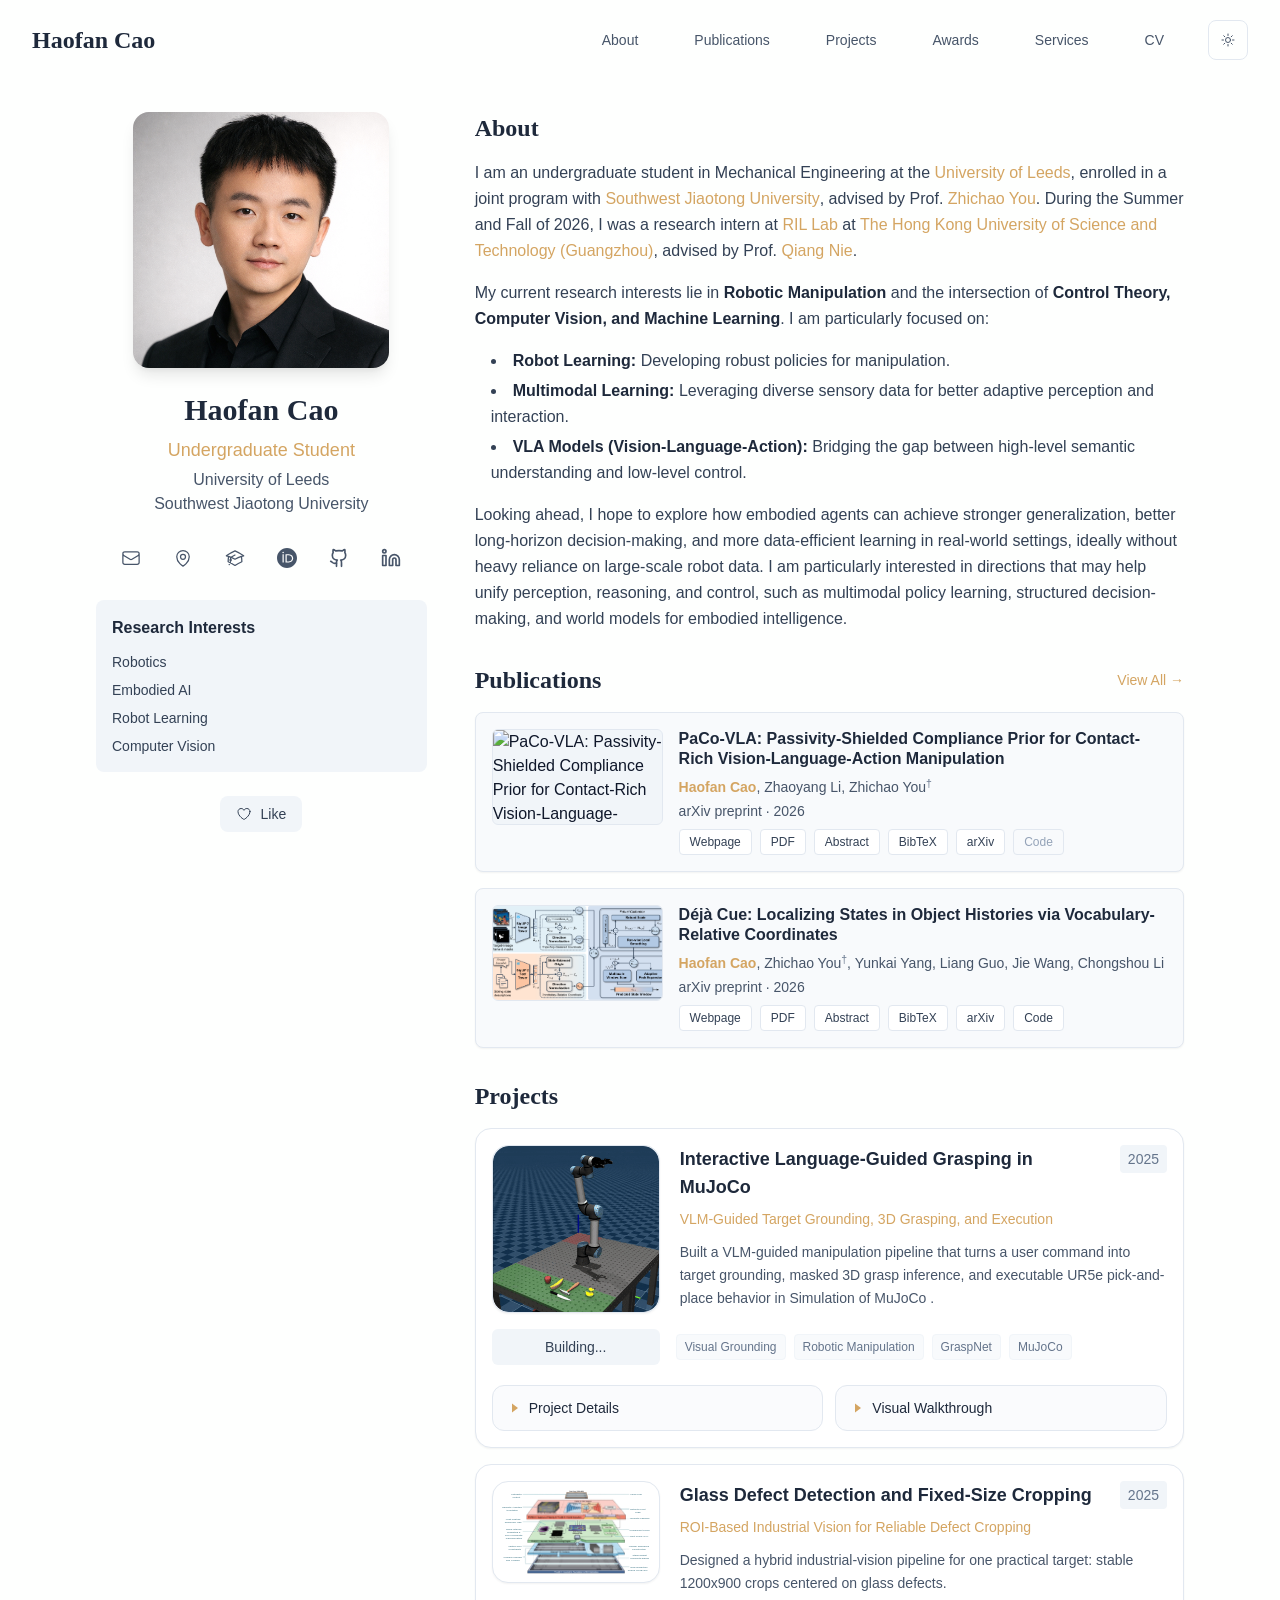
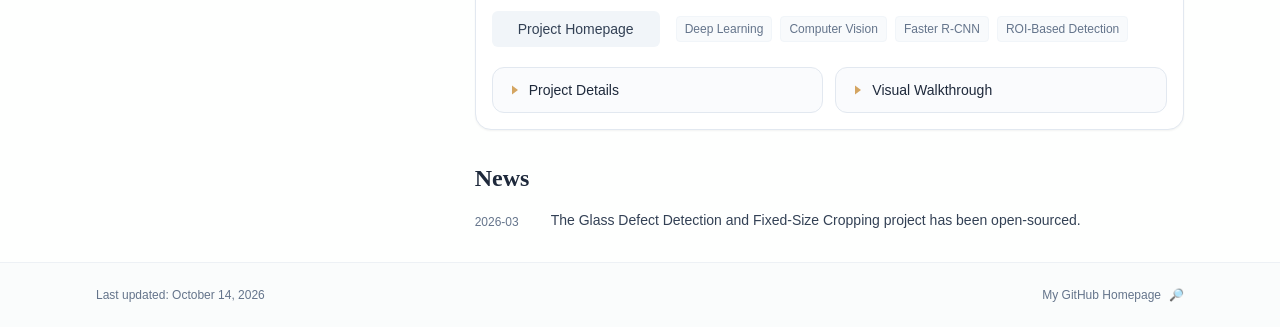
==== commit cd4a57c8: "v1.1.3 @ Oct 15, 2026" ====
--- a/index.html
+++ b/index.html
@@ -21,11 +21,11 @@
                 root.setAttribute('data-theme', 'light');
               }
             </script><title>Haofan Cao</title><meta name="description" content="Undergraduate student at the University of Leeds."/><meta name="author" content="Haofan Cao"/><meta name="keywords" content="Haofan Cao,Undergraduate Student,University of Leeds ,  Southwest Jiaotong University"/><meta name="creator" content="Haofan Cao"/><meta name="publisher" content="Haofan Cao"/><meta property="og:title" content="Haofan Cao"/><meta property="og:description" content="Undergraduate student at the University of Leeds."/><meta property="og:site_name" content="Haofan Cao&#x27;s Academic Website"/><meta property="og:locale" content="en_US"/><meta property="og:type" content="website"/><meta name="twitter:card" content="summary"/><meta name="twitter:title" content="Haofan Cao"/><meta name="twitter:description" content="Undergraduate student at the University of Leeds."/><link rel="icon" href="/favicon.svg"/><script>document.querySelectorAll('body link[rel="icon"], body link[rel="apple-touch-icon"]').forEach(el => document.head.appendChild(el))</script><script src="/_next/static/chunks/polyfills-42372ed130431b0a.js" noModule=""></script></head><body class="font-sans antialiased"><nav class="fixed top-0 left-0 right-0 z-50" data-headlessui-state=""><div class="transition-all duration-300 ease-out bg-transparent" style="transform:translateY(-100px)"><div class="max-w-7xl mx-auto px-4 sm:px-6 lg:px-8"><div class="flex justify-between items-center h-16 lg:h-20"><div class="flex-shrink-0" tabindex="0"><a class="text-xl lg:text-2xl font-serif font-semibold text-primary hover:text-accent transition-colors duration-200" href="/">Haofan Cao</a></div><div class="hidden lg:block"><div class="ml-10 flex items-center space-x-8"><div class="flex items-baseline space-x-8"><a class="relative px-3 py-2 text-sm font-medium transition-all duration-200 rounded hover:bg-accent/10 hover:shadow-sm text-primary" href="/"><span class="relative z-10">About</span><div class="absolute inset-0 bg-accent/10 rounded-lg"></div></a><a class="relative px-3 py-2 text-sm font-medium transition-all duration-200 rounded hover:bg-accent/10 hover:shadow-sm text-neutral-600 hover:text-primary" href="/publications/"><span class="relative z-10">Publications</span></a><a class="relative px-3 py-2 text-sm font-medium transition-all duration-200 rounded hover:bg-accent/10 hover:shadow-sm text-neutral-600 hover:text-primary" href="/projects/"><span class="relative z-10">Projects</span></a><a class="relative px-3 py-2 text-sm font-medium transition-all duration-200 rounded hover:bg-accent/10 hover:shadow-sm text-neutral-600 hover:text-primary" href="/awards/"><span class="relative z-10">Awards</span></a><a class="relative px-3 py-2 text-sm font-medium transition-all duration-200 rounded hover:bg-accent/10 hover:shadow-sm text-neutral-600 hover:text-primary" href="/services/"><span class="relative z-10">Services</span></a><a class="relative px-3 py-2 text-sm font-medium transition-all duration-200 rounded hover:bg-accent/10 hover:shadow-sm text-neutral-600 hover:text-primary" href="/cv/"><span class="relative z-10">CV</span></a></div><div class="flex items-center justify-center w-10 h-10 rounded-lg border border-neutral-200 dark:border-[rgba(148,163,184,0.24)] bg-background dark:bg-neutral-800"><div class="w-4 h-4 rounded-full bg-neutral-300 animate-pulse"></div></div></div></div><div class="lg:hidden flex items-center space-x-2"><div class="flex items-center justify-center w-10 h-10 rounded-lg border border-neutral-200 dark:border-[rgba(148,163,184,0.24)] bg-background dark:bg-neutral-800"><div class="w-4 h-4 rounded-full bg-neutral-300 animate-pulse"></div></div><button class="inline-flex items-center justify-center p-2 rounded-md text-neutral-600 hover:text-primary hover:bg-neutral-100 dark:hover:bg-neutral-800 focus:outline-none focus:ring-2 focus:ring-inset focus:ring-accent transition-colors duration-200" id="headlessui-disclosure-button-«R5pdb»" type="button" aria-expanded="false" data-headlessui-state=""><span class="sr-only">Open main menu</span><div><svg xmlns="http://www.w3.org/2000/svg" fill="none" viewBox="0 0 24 24" stroke-width="1.5" stroke="currentColor" aria-hidden="true" data-slot="icon" class="block h-6 w-6"><path stroke-linecap="round" stroke-linejoin="round" d="M3.75 6.75h16.5M3.75 12h16.5m-16.5 5.25h16.5"></path></svg></div></button></div></div></div></div></nav><main class="min-h-screen pt-16 lg:pt-20"><div class="max-w-6xl mx-auto px-4 sm:px-6 lg:px-8 py-8 bg-background min-h-screen"><div class="grid grid-cols-1 lg:grid-cols-3 gap-12"><div class="lg:col-span-1"><div class="sticky top-8" style="opacity:0;transform:translateY(20px)"><div class="w-64 h-64 mx-auto mb-6 rounded-2xl overflow-hidden shadow-lg hover:shadow-xl transition-all duration-200 hover:scale-105"><img alt="Haofan Cao" width="256" height="256" decoding="async" data-nimg="1" class="w-full h-full object-cover object-[32%_center]" style="color:transparent" src="/profile.jpg"/></div><div class="text-center mb-6"><h1 class="text-3xl font-serif font-bold text-primary mb-2">Haofan Cao</h1><p class="text-lg text-accent font-medium mb-1">Undergraduate Student</p><p class="text-neutral-600 mb-2 whitespace-pre-line">University of Leeds 
- Southwest Jiaotong University</p></div><div class="flex flex-wrap justify-center gap-3 sm:gap-4 mb-6 relative px-2"><div class="relative"><button class="p-2 sm:p-2 transition-colors duration-200 text-neutral-600 dark:text-neutral-400 hover:text-accent" aria-label="Email"><svg xmlns="http://www.w3.org/2000/svg" fill="none" viewBox="0 0 24 24" stroke-width="1.5" stroke="currentColor" aria-hidden="true" data-slot="icon" class="h-5 w-5"><path stroke-linecap="round" stroke-linejoin="round" d="M21.75 6.75v10.5a2.25 2.25 0 0 1-2.25 2.25h-15a2.25 2.25 0 0 1-2.25-2.25V6.75m19.5 0A2.25 2.25 0 0 0 19.5 4.5h-15a2.25 2.25 0 0 0-2.25 2.25m19.5 0v.243a2.25 2.25 0 0 1-1.07 1.916l-7.5 4.615a2.25 2.25 0 0 1-2.36 0L3.32 8.91a2.25 2.25 0 0 1-1.07-1.916V6.75"></path></svg></button></div><div class="relative"><button class="p-2 sm:p-2 transition-colors duration-200 text-neutral-600 dark:text-neutral-400 hover:text-accent" aria-label="Location"><svg xmlns="http://www.w3.org/2000/svg" fill="none" viewBox="0 0 24 24" stroke-width="1.5" stroke="currentColor" aria-hidden="true" data-slot="icon" class="h-5 w-5"><path stroke-linecap="round" stroke-linejoin="round" d="M15 10.5a3 3 0 1 1-6 0 3 3 0 0 1 6 0Z"></path><path stroke-linecap="round" stroke-linejoin="round" d="M19.5 10.5c0 7.142-7.5 11.25-7.5 11.25S4.5 17.642 4.5 10.5a7.5 7.5 0 1 1 15 0Z"></path></svg></button></div><a href="https://scholar.google.com/citations?user=vKLaFmwAAAAJ" target="_blank" rel="noopener noreferrer" class="p-2 sm:p-2 text-neutral-600 dark:text-neutral-400 hover:text-accent transition-colors duration-200" aria-label="Google Scholar"><svg xmlns="http://www.w3.org/2000/svg" fill="none" viewBox="0 0 24 24" stroke-width="1.5" stroke="currentColor" aria-hidden="true" data-slot="icon" class="h-5 w-5"><path stroke-linecap="round" stroke-linejoin="round" d="M4.26 10.147a60.438 60.438 0 0 0-.491 6.347A48.62 48.62 0 0 1 12 20.904a48.62 48.62 0 0 1 8.232-4.41 60.46 60.46 0 0 0-.491-6.347m-15.482 0a50.636 50.636 0 0 0-2.658-.813A59.906 59.906 0 0 1 12 3.493a59.903 59.903 0 0 1 10.399 5.84c-.896.248-1.783.52-2.658.814m-15.482 0A50.717 50.717 0 0 1 12 13.489a50.702 50.702 0 0 1 7.74-3.342M6.75 15a.75.75 0 1 0 0-1.5.75.75 0 0 0 0 1.5Zm0 0v-3.675A55.378 55.378 0 0 1 12 8.443m-7.007 11.55A5.981 5.981 0 0 0 6.75 15.75v-1.5"></path></svg></a><a href="0009-0000-3409-9406" target="_blank" rel="noopener noreferrer" class="p-2 sm:p-2 text-neutral-600 dark:text-neutral-400 hover:text-accent transition-colors duration-200" aria-label="ORCID"><svg viewBox="0 0 24 24" fill="currentColor" class="h-5 w-5" xmlns="http://www.w3.org/2000/svg"><path d="M12 0C5.372 0 0 5.372 0 12s5.372 12 12 12 12-5.372 12-12S18.628 0 12 0zM7.369 4.378c.525 0 .947.431.947.947s-.422.947-.947.947a.95.95 0 0 1-.947-.947c0-.525.422-.947.947-.947zm-.722 3.038h1.444v10.041H6.647V7.416zm3.562 0h3.9c3.712 0 5.344 2.653 5.344 5.025 0 2.578-2.016 5.025-5.325 5.025h-3.919V7.416zm1.444 1.303v7.444h2.297c3.272 0 4.022-2.484 4.022-3.722 0-2.016-1.284-3.722-4.097-3.722h-2.222z"></path></svg></a><a href="https://github.com/HaofanCao/" target="_blank" rel="noopener noreferrer" class="p-2 sm:p-2 text-neutral-600 dark:text-neutral-400 hover:text-accent transition-colors duration-200" aria-label="GitHub"><svg xmlns="http://www.w3.org/2000/svg" width="24" height="24" viewBox="0 0 24 24" fill="none" stroke="currentColor" stroke-width="2" stroke-linecap="round" stroke-linejoin="round" class="lucide lucide-github h-5 w-5" aria-hidden="true"><path d="M15 22v-4a4.8 4.8 0 0 0-1-3.5c3 0 6-2 6-5.5.08-1.25-.27-2.48-1-3.5.28-1.15.28-2.35 0-3.5 0 0-1 0-3 1.5-2.64-.5-5.36-.5-8 0C6 2 5 2 5 2c-.3 1.15-.3 2.35 0 3.5A5.403 5.403 0 0 0 4 9c0 3.5 3 5.5 6 5.5-.39.49-.68 1.05-.85 1.65-.17.6-.22 1.23-.15 1.85v4"></path><path d="M9 18c-4.51 2-5-2-7-2"></path></svg></a><a href="https://www.linkedin.com/in/haofan-cao-5a76553aa/" target="_blank" rel="noopener noreferrer" class="p-2 sm:p-2 text-neutral-600 dark:text-neutral-400 hover:text-accent transition-colors duration-200" aria-label="LinkedIn"><svg xmlns="http://www.w3.org/2000/svg" width="24" height="24" viewBox="0 0 24 24" fill="none" stroke="currentColor" stroke-width="2" stroke-linecap="round" stroke-linejoin="round" class="lucide lucide-linkedin h-5 w-5" aria-hidden="true"><path d="M16 8a6 6 0 0 1 6 6v7h-4v-7a2 2 0 0 0-2-2 2 2 0 0 0-2 2v7h-4v-7a6 6 0 0 1 6-6z"></path><rect width="4" height="12" x="2" y="9"></rect><circle cx="4" cy="4" r="2"></circle></svg></a></div><div class="bg-neutral-100 dark:bg-neutral-800 rounded-lg p-4 mb-6 hover:shadow-lg transition-all duration-200 hover:scale-[1.02]"><h3 class="font-semibold text-primary mb-3">Research Interests</h3><div class="space-y-2 text-sm text-neutral-700 dark:text-neutral-500"><div>Robotics</div><div>Embodied AI</div><div>Robot Learning</div><div>Computer Vision</div></div></div><div class="flex justify-center"><div class="relative"><button class="flex items-center space-x-2 px-4 py-2 rounded-lg font-medium text-sm transition-all duration-200 bg-neutral-100 dark:bg-neutral-800 text-neutral-700 dark:text-neutral-500 hover:bg-red-50 dark:hover:bg-red-900/20 hover:text-red-600 dark:hover:text-red-400 cursor-pointer" tabindex="0"><svg xmlns="http://www.w3.org/2000/svg" fill="none" viewBox="0 0 24 24" stroke-width="1.5" stroke="currentColor" aria-hidden="true" data-slot="icon" class="h-4 w-4"><path stroke-linecap="round" stroke-linejoin="round" d="M21 8.25c0-2.485-2.099-4.5-4.688-4.5-1.935 0-3.597 1.126-4.312 2.733-.715-1.607-2.377-2.733-4.313-2.733C5.1 3.75 3 5.765 3 8.25c0 7.22 9 12 9 12s9-4.78 9-12Z"></path></svg><span>Like</span></button></div></div></div></div><div class="lg:col-span-2 space-y-8"><section id="about" class="scroll-mt-24 space-y-8"><section style="opacity:0;transform:translateY(20px)"><h2 class="text-2xl font-serif font-bold text-primary mb-4">About</h2><div class="text-neutral-700 dark:text-neutral-600 leading-relaxed"><p class="mb-4 last:mb-0">I am an undergraduate student in Mechanical Engineering at the <a href="https://www.leeds.ac.uk/" node="[object Object]" target="_blank" rel="noopener noreferrer" class="text-accent font-medium transition-all duration-200 rounded hover:bg-accent/10 hover:shadow-sm">University of Leeds</a>, enrolled in a joint program with <a href="https://en.swjtu.edu.cn/" node="[object Object]" target="_blank" rel="noopener noreferrer" class="text-accent font-medium transition-all duration-200 rounded hover:bg-accent/10 hover:shadow-sm">Southwest Jiaotong University</a>, advised by Prof. <a href="https://faculty.swjtu.edu.cn/youzhichao/zh_CN/index.htm" node="[object Object]" target="_blank" rel="noopener noreferrer" class="text-accent font-medium transition-all duration-200 rounded hover:bg-accent/10 hover:shadow-sm">Zhichao You</a>. During the Summer and Fall of 2026, I was a research intern at <a href="https://ril-lab.top/en/" node="[object Object]" target="_blank" rel="noopener noreferrer" class="text-accent font-medium transition-all duration-200 rounded hover:bg-accent/10 hover:shadow-sm">RIL Lab</a> at The Hong Kong University of Science and Technology (Guangzhou), advised by Prof. <a href="https://scholar.google.com/citations?user=q-Qqa20AAAAJ" node="[object Object]" target="_blank" rel="noopener noreferrer" class="text-accent font-medium transition-all duration-200 rounded hover:bg-accent/10 hover:shadow-sm">Qiang Nie</a>.</p>
+ Southwest Jiaotong University</p></div><div class="flex flex-wrap justify-center gap-3 sm:gap-4 mb-6 relative px-2"><div class="relative"><button class="p-2 sm:p-2 transition-colors duration-200 text-neutral-600 dark:text-neutral-400 hover:text-accent" aria-label="Email"><svg xmlns="http://www.w3.org/2000/svg" fill="none" viewBox="0 0 24 24" stroke-width="1.5" stroke="currentColor" aria-hidden="true" data-slot="icon" class="h-5 w-5"><path stroke-linecap="round" stroke-linejoin="round" d="M21.75 6.75v10.5a2.25 2.25 0 0 1-2.25 2.25h-15a2.25 2.25 0 0 1-2.25-2.25V6.75m19.5 0A2.25 2.25 0 0 0 19.5 4.5h-15a2.25 2.25 0 0 0-2.25 2.25m19.5 0v.243a2.25 2.25 0 0 1-1.07 1.916l-7.5 4.615a2.25 2.25 0 0 1-2.36 0L3.32 8.91a2.25 2.25 0 0 1-1.07-1.916V6.75"></path></svg></button></div><div class="relative"><button class="p-2 sm:p-2 transition-colors duration-200 text-neutral-600 dark:text-neutral-400 hover:text-accent" aria-label="Location"><svg xmlns="http://www.w3.org/2000/svg" fill="none" viewBox="0 0 24 24" stroke-width="1.5" stroke="currentColor" aria-hidden="true" data-slot="icon" class="h-5 w-5"><path stroke-linecap="round" stroke-linejoin="round" d="M15 10.5a3 3 0 1 1-6 0 3 3 0 0 1 6 0Z"></path><path stroke-linecap="round" stroke-linejoin="round" d="M19.5 10.5c0 7.142-7.5 11.25-7.5 11.25S4.5 17.642 4.5 10.5a7.5 7.5 0 1 1 15 0Z"></path></svg></button></div><a href="https://scholar.google.com/citations?user=vKLaFmwAAAAJ" target="_blank" rel="noopener noreferrer" class="p-2 sm:p-2 text-neutral-600 dark:text-neutral-400 hover:text-accent transition-colors duration-200" aria-label="Google Scholar"><svg xmlns="http://www.w3.org/2000/svg" fill="none" viewBox="0 0 24 24" stroke-width="1.5" stroke="currentColor" aria-hidden="true" data-slot="icon" class="h-5 w-5"><path stroke-linecap="round" stroke-linejoin="round" d="M4.26 10.147a60.438 60.438 0 0 0-.491 6.347A48.62 48.62 0 0 1 12 20.904a48.62 48.62 0 0 1 8.232-4.41 60.46 60.46 0 0 0-.491-6.347m-15.482 0a50.636 50.636 0 0 0-2.658-.813A59.906 59.906 0 0 1 12 3.493a59.903 59.903 0 0 1 10.399 5.84c-.896.248-1.783.52-2.658.814m-15.482 0A50.717 50.717 0 0 1 12 13.489a50.702 50.702 0 0 1 7.74-3.342M6.75 15a.75.75 0 1 0 0-1.5.75.75 0 0 0 0 1.5Zm0 0v-3.675A55.378 55.378 0 0 1 12 8.443m-7.007 11.55A5.981 5.981 0 0 0 6.75 15.75v-1.5"></path></svg></a><a href="0009-0000-3409-9406" target="_blank" rel="noopener noreferrer" class="p-2 sm:p-2 text-neutral-600 dark:text-neutral-400 hover:text-accent transition-colors duration-200" aria-label="ORCID"><svg viewBox="0 0 24 24" fill="currentColor" class="h-5 w-5" xmlns="http://www.w3.org/2000/svg"><path d="M12 0C5.372 0 0 5.372 0 12s5.372 12 12 12 12-5.372 12-12S18.628 0 12 0zM7.369 4.378c.525 0 .947.431.947.947s-.422.947-.947.947a.95.95 0 0 1-.947-.947c0-.525.422-.947.947-.947zm-.722 3.038h1.444v10.041H6.647V7.416zm3.562 0h3.9c3.712 0 5.344 2.653 5.344 5.025 0 2.578-2.016 5.025-5.325 5.025h-3.919V7.416zm1.444 1.303v7.444h2.297c3.272 0 4.022-2.484 4.022-3.722 0-2.016-1.284-3.722-4.097-3.722h-2.222z"></path></svg></a><a href="https://github.com/HaofanCao/" target="_blank" rel="noopener noreferrer" class="p-2 sm:p-2 text-neutral-600 dark:text-neutral-400 hover:text-accent transition-colors duration-200" aria-label="GitHub"><svg xmlns="http://www.w3.org/2000/svg" width="24" height="24" viewBox="0 0 24 24" fill="none" stroke="currentColor" stroke-width="2" stroke-linecap="round" stroke-linejoin="round" class="lucide lucide-github h-5 w-5" aria-hidden="true"><path d="M15 22v-4a4.8 4.8 0 0 0-1-3.5c3 0 6-2 6-5.5.08-1.25-.27-2.48-1-3.5.28-1.15.28-2.35 0-3.5 0 0-1 0-3 1.5-2.64-.5-5.36-.5-8 0C6 2 5 2 5 2c-.3 1.15-.3 2.35 0 3.5A5.403 5.403 0 0 0 4 9c0 3.5 3 5.5 6 5.5-.39.49-.68 1.05-.85 1.65-.17.6-.22 1.23-.15 1.85v4"></path><path d="M9 18c-4.51 2-5-2-7-2"></path></svg></a><a href="https://www.linkedin.com/in/haofan-cao-5a76553aa/" target="_blank" rel="noopener noreferrer" class="p-2 sm:p-2 text-neutral-600 dark:text-neutral-400 hover:text-accent transition-colors duration-200" aria-label="LinkedIn"><svg xmlns="http://www.w3.org/2000/svg" width="24" height="24" viewBox="0 0 24 24" fill="none" stroke="currentColor" stroke-width="2" stroke-linecap="round" stroke-linejoin="round" class="lucide lucide-linkedin h-5 w-5" aria-hidden="true"><path d="M16 8a6 6 0 0 1 6 6v7h-4v-7a2 2 0 0 0-2-2 2 2 0 0 0-2 2v7h-4v-7a6 6 0 0 1 6-6z"></path><rect width="4" height="12" x="2" y="9"></rect><circle cx="4" cy="4" r="2"></circle></svg></a></div><div class="bg-neutral-100 dark:bg-neutral-800 rounded-lg p-4 mb-6 hover:shadow-lg transition-all duration-200 hover:scale-[1.02]"><h3 class="font-semibold text-primary mb-3">Research Interests</h3><div class="space-y-2 text-sm text-neutral-700 dark:text-neutral-500"><div>Robotics</div><div>Embodied AI</div><div>Robot Learning</div><div>Computer Vision</div></div></div><div class="flex justify-center"><div class="relative"><button class="flex items-center space-x-2 px-4 py-2 rounded-lg font-medium text-sm transition-all duration-200 bg-neutral-100 dark:bg-neutral-800 text-neutral-700 dark:text-neutral-500 hover:bg-red-50 dark:hover:bg-red-900/20 hover:text-red-600 dark:hover:text-red-400 cursor-pointer" tabindex="0"><svg xmlns="http://www.w3.org/2000/svg" fill="none" viewBox="0 0 24 24" stroke-width="1.5" stroke="currentColor" aria-hidden="true" data-slot="icon" class="h-4 w-4"><path stroke-linecap="round" stroke-linejoin="round" d="M21 8.25c0-2.485-2.099-4.5-4.688-4.5-1.935 0-3.597 1.126-4.312 2.733-.715-1.607-2.377-2.733-4.313-2.733C5.1 3.75 3 5.765 3 8.25c0 7.22 9 12 9 12s9-4.78 9-12Z"></path></svg><span>Like</span></button></div></div></div></div><div class="lg:col-span-2 space-y-8"><section id="about" class="scroll-mt-24 space-y-8"><section style="opacity:0;transform:translateY(20px)"><h2 class="text-2xl font-serif font-bold text-primary mb-4">About</h2><div class="text-neutral-700 dark:text-neutral-600 leading-relaxed"><p class="mb-4 last:mb-0">I am an undergraduate student in Mechanical Engineering at the <a href="https://www.leeds.ac.uk/" node="[object Object]" target="_blank" rel="noopener noreferrer" class="text-accent font-medium transition-all duration-200 rounded hover:bg-accent/10 hover:shadow-sm">University of Leeds</a>, enrolled in a joint program with <a href="https://en.swjtu.edu.cn/" node="[object Object]" target="_blank" rel="noopener noreferrer" class="text-accent font-medium transition-all duration-200 rounded hover:bg-accent/10 hover:shadow-sm">Southwest Jiaotong University</a>, advised by Prof. <a href="https://faculty.swjtu.edu.cn/youzhichao/zh_CN/index.htm" node="[object Object]" target="_blank" rel="noopener noreferrer" class="text-accent font-medium transition-all duration-200 rounded hover:bg-accent/10 hover:shadow-sm">Zhichao You</a>. During the Summer and Fall of 2026, I was a research intern at <a href="https://ril-lab.top/en/" node="[object Object]" target="_blank" rel="noopener noreferrer" class="text-accent font-medium transition-all duration-200 rounded hover:bg-accent/10 hover:shadow-sm">RIL Lab</a> at <a href="https://www.hkust-gz.edu.cn/" node="[object Object]" target="_blank" rel="noopener noreferrer" class="text-accent font-medium transition-all duration-200 rounded hover:bg-accent/10 hover:shadow-sm">The Hong Kong University of Science and Technology (Guangzhou)</a>, advised by Prof. <a href="https://scholar.google.com/citations?user=q-Qqa20AAAAJ" node="[object Object]" target="_blank" rel="noopener noreferrer" class="text-accent font-medium transition-all duration-200 rounded hover:bg-accent/10 hover:shadow-sm">Qiang Nie</a>.</p>
 <p class="mb-4 last:mb-0">My current research interests lie in <strong class="font-semibold text-primary">Robotic Manipulation</strong> and the intersection of <strong class="font-semibold text-primary">Control Theory, Computer Vision, and Machine Learning</strong>. I am particularly focused on:</p>
 <ul class="list-disc list-inside mb-4 space-y-1 ml-4">
 <li class="mb-1"><strong class="font-semibold text-primary">Robot Learning:</strong> Developing robust policies for manipulation.</li>
 <li class="mb-1"><strong class="font-semibold text-primary">Multimodal Learning:</strong> Leveraging diverse sensory data for better adaptive perception and interaction.</li>
 <li class="mb-1"><strong class="font-semibold text-primary">VLA Models (Vision-Language-Action):</strong> Bridging the gap between high-level semantic understanding and low-level control.</li>
 </ul>
-<p class="mb-4 last:mb-0">Looking ahead, I hope to explore how embodied agents can achieve stronger generalization, better long-horizon decision-making, and more data-efficient learning in real-world settings, ideally without heavy reliance on large-scale robot data. I am particularly interested in directions that may help unify perception, reasoning, and control, such as multimodal policy learning, structured decision-making, and world models for embodied intelligence.</p></div></section><section style="opacity:0;transform:translateY(20px)"><div class="flex items-center justify-between mb-4"><h2 class="text-2xl font-serif font-bold text-primary">Publications</h2><a class="text-accent hover:text-accent-dark text-sm font-medium transition-all duration-200 rounded hover:bg-accent/10 hover:shadow-sm" href="/publications/">View All →</a></div><div class="space-y-4"><div class="bg-neutral-50 dark:bg-neutral-800 p-4 rounded-lg shadow-sm border border-neutral-200 dark:border-[rgba(148,163,184,0.24)] hover:shadow-lg transition-shadow duration-200" style="opacity:0;transform:translateY(20px)"><div class="grid gap-4 md:grid-cols-[minmax(0,0.7fr)_minmax(0,2fr)]"><div class="relative aspect-video w-full max-w-[240px] self-start overflow-hidden rounded-md border border-neutral-200 bg-neutral-100 dark:border-neutral-700 dark:bg-neutral-900 md:max-w-none"><img alt="PaCo-VLA: Passivity-Shielded Compliance Prior for Contact-Rich Vision-Language-Action Manipulation" loading="lazy" decoding="async" data-nimg="fill" class="object-cover" style="position:absolute;height:100%;width:100%;left:0;top:0;right:0;bottom:0;color:transparent" src="/papers/EV_charger_2x.gif"/></div><div class="min-w-0"><h3 class="font-semibold text-primary mb-2 leading-tight">PaCo-VLA: Passivity-Shielded Compliance Prior for Contact-Rich Vision-Language-Action Manipulation</h3><p class="text-sm text-neutral-600 dark:text-neutral-400 mb-1"><span><span class="font-semibold text-accent ">Haofan Cao</span>, </span><span><span class=" ">Zhaoyang Li</span>, </span><span><span class=" ">Zhichao You</span><sup class="ml-0 text-neutral-500">†</sup></span></p><p class="text-sm text-neutral-600 dark:text-neutral-400 mb-2">arXiv preprint · 2026</p><div class="flex flex-wrap gap-2"><a href="https://arxiv.org/abs/2606.00515" target="_blank" rel="noopener noreferrer" class="inline-flex items-center rounded border px-2.5 py-1 text-xs font-medium transition-colors border-neutral-200 bg-white text-neutral-700 hover:border-accent hover:text-accent dark:border-neutral-700 dark:bg-neutral-900 dark:text-neutral-300 dark:hover:text-accent">Webpage</a><a href="https://arxiv.org/pdf/2606.00515" target="_blank" rel="noopener noreferrer" class="inline-flex items-center rounded border px-2.5 py-1 text-xs font-medium transition-colors border-neutral-200 bg-white text-neutral-700 hover:border-accent hover:text-accent dark:border-neutral-700 dark:bg-neutral-900 dark:text-neutral-300 dark:hover:text-accent">PDF</a><button type="button" aria-expanded="false" class="inline-flex items-center rounded border px-2.5 py-1 text-xs font-medium transition-colors border-neutral-200 bg-white text-neutral-700 hover:border-accent hover:text-accent dark:border-neutral-700 dark:bg-neutral-900 dark:text-neutral-300 dark:hover:text-accent">Abstract</button><button type="button" aria-expanded="false" class="inline-flex items-center rounded border px-2.5 py-1 text-xs font-medium transition-colors border-neutral-200 bg-white text-neutral-700 hover:border-accent hover:text-accent dark:border-neutral-700 dark:bg-neutral-900 dark:text-neutral-300 dark:hover:text-accent">BibTeX</button><a href="https://arxiv.org/abs/2606.00515" target="_blank" rel="noopener noreferrer" class="inline-flex items-center rounded border px-2.5 py-1 text-xs font-medium transition-colors border-neutral-200 bg-white text-neutral-700 hover:border-accent hover:text-accent dark:border-neutral-700 dark:bg-neutral-900 dark:text-neutral-300 dark:hover:text-accent">arXiv</a><button type="button" disabled="" class="inline-flex items-center rounded border px-2.5 py-1 text-xs font-medium transition-colors cursor-not-allowed border-neutral-200 text-neutral-400 dark:border-neutral-700 dark:text-neutral-600">Code</button></div></div></div></div><div class="bg-neutral-50 dark:bg-neutral-800 p-4 rounded-lg shadow-sm border border-neutral-200 dark:border-[rgba(148,163,184,0.24)] hover:shadow-lg transition-shadow duration-200" style="opacity:0;transform:translateY(20px)"><div class="grid gap-4 md:grid-cols-[minmax(0,0.7fr)_minmax(0,2fr)]"><div class="relative aspect-video w-full max-w-[240px] self-start overflow-hidden rounded-md border border-neutral-200 bg-neutral-100 dark:border-neutral-700 dark:bg-neutral-900 md:max-w-none"><img alt="Déjà Cue: Localizing States in Object Histories via Vocabulary-Relative Coordinates" loading="lazy" decoding="async" data-nimg="fill" class="object-cover" style="position:absolute;height:100%;width:100%;left:0;top:0;right:0;bottom:0;color:transparent" src="/papers/method_overview.png"/></div><div class="min-w-0"><h3 class="font-semibold text-primary mb-2 leading-tight">Déjà Cue: Localizing States in Object Histories via Vocabulary-Relative Coordinates</h3><p class="text-sm text-neutral-600 dark:text-neutral-400 mb-1"><span><span class="font-semibold text-accent ">Haofan Cao</span>, </span><span><span class=" ">Zhichao You</span><sup class="ml-0 text-neutral-500">†</sup>, </span><span><span class=" ">Yunkai Yang</span>, </span><span><span class=" ">Liang Guo</span>, </span><span><span class=" ">Jie Wang</span>, </span><span><span class=" ">Chongshou Li</span></span></p><p class="text-sm text-neutral-600 dark:text-neutral-400 mb-2">arXiv preprint · 2026</p><div class="flex flex-wrap gap-2"><a href="https://arxiv.org/abs/2608.02044" target="_blank" rel="noopener noreferrer" class="inline-flex items-center rounded border px-2.5 py-1 text-xs font-medium transition-colors border-neutral-200 bg-white text-neutral-700 hover:border-accent hover:text-accent dark:border-neutral-700 dark:bg-neutral-900 dark:text-neutral-300 dark:hover:text-accent">Webpage</a><a href="https://arxiv.org/pdf/2608.02044" target="_blank" rel="noopener noreferrer" class="inline-flex items-center rounded border px-2.5 py-1 text-xs font-medium transition-colors border-neutral-200 bg-white text-neutral-700 hover:border-accent hover:text-accent dark:border-neutral-700 dark:bg-neutral-900 dark:text-neutral-300 dark:hover:text-accent">PDF</a><button type="button" aria-expanded="false" class="inline-flex items-center rounded border px-2.5 py-1 text-xs font-medium transition-colors border-neutral-200 bg-white text-neutral-700 hover:border-accent hover:text-accent dark:border-neutral-700 dark:bg-neutral-900 dark:text-neutral-300 dark:hover:text-accent">Abstract</button><button type="button" aria-expanded="false" class="inline-flex items-center rounded border px-2.5 py-1 text-xs font-medium transition-colors border-neutral-200 bg-white text-neutral-700 hover:border-accent hover:text-accent dark:border-neutral-700 dark:bg-neutral-900 dark:text-neutral-300 dark:hover:text-accent">BibTeX</button><a href="https://arxiv.org/abs/2608.02044" target="_blank" rel="noopener noreferrer" class="inline-flex items-center rounded border px-2.5 py-1 text-xs font-medium transition-colors border-neutral-200 bg-white text-neutral-700 hover:border-accent hover:text-accent dark:border-neutral-700 dark:bg-neutral-900 dark:text-neutral-300 dark:hover:text-accent">arXiv</a><a href="https://github.com/HaofanCao/DejaCue" target="_blank" rel="noopener noreferrer" class="inline-flex items-center rounded border px-2.5 py-1 text-xs font-medium transition-colors border-neutral-200 bg-white text-neutral-700 hover:border-accent hover:text-accent dark:border-neutral-700 dark:bg-neutral-900 dark:text-neutral-300 dark:hover:text-accent">Code</a></div></div></div></div></div></section><div style="opacity:0;transform:translateY(20px)"><div class="mb-4"><h1 class="text-2xl font-serif font-bold text-primary mb-4">Projects</h1></div><div class="grid gap-4"><div class="bg-white dark:bg-neutral-900 p-4 rounded-2xl shadow-sm border border-neutral-200 dark:border-neutral-800 hover:shadow-xl transition-shadow duration-200" style="opacity:0;transform:translateY(20px)"><div class="grid gap-5 items-start lg:grid-cols-[168px_minmax(0,1fr)]"><div class="mx-auto w-full max-w-[220px] lg:max-w-[168px]"><div class="overflow-hidden rounded-2xl border shadow-sm border-neutral-200 dark:border-neutral-800 bg-neutral-100 dark:bg-neutral-900 p-0"><div class="relative overflow-hidden rounded-2xl bg-transparent" style="aspect-ratio:320 / 320"><img alt="Interactive Language-Guided Grasping in MuJoCo" loading="lazy" decoding="async" data-nimg="fill" class="object-cover" style="position:absolute;height:100%;width:100%;left:0;top:0;right:0;bottom:0;color:transparent" src="/projects/vlm-grasp-interactive-overview.gif"/></div></div></div><div><div class="flex justify-between items-start mb-2 gap-3"><h3 class="text-lg font-semibold text-primary">Interactive Language-Guided Grasping in MuJoCo</h3><span class="shrink-0 text-sm text-neutral-500 font-medium bg-neutral-100 dark:bg-neutral-800 px-2 py-1 rounded">2025</span></div><p class="text-sm text-accent font-medium mb-3">VLM-Guided Target Grounding, 3D Grasping, and Execution</p><p class="text-sm text-neutral-600 dark:text-neutral-500 leading-relaxed whitespace-pre-line">Built a VLM-guided manipulation pipeline that turns a user command into target grounding, masked 3D grasp inference, and executable UR5e pick-and-place behavior in Simulation of MuJoCo .</p></div></div><div class="mt-4 grid gap-4 items-center lg:grid-cols-[168px_minmax(0,1fr)]"><div class="mx-auto w-full max-w-[220px] lg:max-w-[168px]"><div class="flex justify-center lg:justify-start"><button type="button" class="inline-flex items-center px-3 py-2 rounded-md text-sm font-medium bg-neutral-100 dark:bg-neutral-800 text-neutral-700 dark:text-neutral-300 hover:bg-accent hover:text-white transition-colors w-full justify-center">Building...</button></div></div><div class="flex flex-wrap items-center gap-2 self-center"><span class="text-xs text-neutral-500 bg-neutral-50 dark:bg-neutral-800/50 px-2 py-1 rounded border border-neutral-100 dark:border-neutral-800">Visual Grounding</span><span class="text-xs text-neutral-500 bg-neutral-50 dark:bg-neutral-800/50 px-2 py-1 rounded border border-neutral-100 dark:border-neutral-800">Robotic Manipulation</span><span class="text-xs text-neutral-500 bg-neutral-50 dark:bg-neutral-800/50 px-2 py-1 rounded border border-neutral-100 dark:border-neutral-800">GraspNet</span><span class="text-xs text-neutral-500 bg-neutral-50 dark:bg-neutral-800/50 px-2 py-1 rounded border border-neutral-100 dark:border-neutral-800">MuJoCo</span></div></div><div class="mt-5"><div class="grid gap-3 grid-cols-2"><button type="button" aria-expanded="false" class="flex w-full cursor-pointer items-center gap-2 rounded-xl border border-neutral-200 bg-neutral-50/70 px-4 py-3 text-left text-sm font-medium text-primary dark:border-neutral-800 dark:bg-neutral-800/30"><svg viewBox="0 0 12 12" aria-hidden="true" class="h-3 w-3 shrink-0 text-accent transition-transform duration-200 " fill="currentColor"><path d="M3 1.5 9 6 3 10.5Z"></path></svg><span>Project Details</span></button><button type="button" aria-expanded="false" class="flex w-full cursor-pointer items-center gap-2 rounded-xl border border-neutral-200 bg-neutral-50/70 px-4 py-3 text-left text-sm font-medium text-primary dark:border-neutral-800 dark:bg-neutral-800/30"><svg viewBox="0 0 12 12" aria-hidden="true" class="h-3 w-3 shrink-0 text-accent transition-transform duration-200 " fill="currentColor"><path d="M3 1.5 9 6 3 10.5Z"></path></svg><span>Visual Walkthrough</span></button></div></div></div><div class="bg-white dark:bg-neutral-900 p-4 rounded-2xl shadow-sm border border-neutral-200 dark:border-neutral-800 hover:shadow-xl transition-shadow duration-200" style="opacity:0;transform:translateY(20px)"><div class="grid gap-5 items-start lg:grid-cols-[168px_minmax(0,1fr)]"><div class="mx-auto w-full max-w-[220px] lg:max-w-[168px]"><div class="overflow-hidden rounded-2xl border shadow-sm border-neutral-200 dark:border-neutral-700 bg-white p-2"><div class="relative overflow-hidden rounded-xl bg-white" style="aspect-ratio:1280 / 720"><img alt="Glass Defect Detection and Fixed-Size Cropping" loading="lazy" decoding="async" data-nimg="fill" class="object-contain" style="position:absolute;height:100%;width:100%;left:0;top:0;right:0;bottom:0;color:transparent" src="/projects/pipeline-overview.svg"/></div></div><p class="mt-2 text-center text-[11px] font-medium uppercase tracking-[0.16em] text-neutral-500">Preview</p></div><div><div class="flex justify-between items-start mb-2 gap-3"><h3 class="text-lg font-semibold text-primary">Glass Defect Detection and Fixed-Size Cropping</h3><span class="shrink-0 text-sm text-neutral-500 font-medium bg-neutral-100 dark:bg-neutral-800 px-2 py-1 rounded">2025</span></div><p class="text-sm text-accent font-medium mb-3">ROI-Based Industrial Vision for Reliable Defect Cropping</p><p class="text-sm text-neutral-600 dark:text-neutral-500 leading-relaxed whitespace-pre-line">Designed a hybrid industrial-vision pipeline for one practical target: stable 1200x900 crops centered on glass defects.</p></div></div><div class="mt-4 grid gap-4 items-center lg:grid-cols-[168px_minmax(0,1fr)]"><div class="mx-auto w-full max-w-[220px] lg:max-w-[168px]"><div class="flex justify-center lg:justify-start"><a href="https://github.com/HaofanCao/roi-glass-defect-detection" target="_blank" rel="noopener noreferrer" class="inline-flex items-center px-3 py-2 rounded-md text-sm font-medium bg-neutral-100 dark:bg-neutral-800 text-neutral-700 dark:text-neutral-300 hover:bg-accent hover:text-white transition-colors w-full justify-center">Project Homepage</a></div></div><div class="flex flex-wrap items-center gap-2 self-center"><span class="text-xs text-neutral-500 bg-neutral-50 dark:bg-neutral-800/50 px-2 py-1 rounded border border-neutral-100 dark:border-neutral-800">Deep Learning</span><span class="text-xs text-neutral-500 bg-neutral-50 dark:bg-neutral-800/50 px-2 py-1 rounded border border-neutral-100 dark:border-neutral-800">Computer Vision</span><span class="text-xs text-neutral-500 bg-neutral-50 dark:bg-neutral-800/50 px-2 py-1 rounded border border-neutral-100 dark:border-neutral-800">Faster R-CNN</span><span class="text-xs text-neutral-500 bg-neutral-50 dark:bg-neutral-800/50 px-2 py-1 rounded border border-neutral-100 dark:border-neutral-800">ROI-Based Detection</span></div></div><div class="mt-5"><div class="grid gap-3 grid-cols-2"><button type="button" aria-expanded="false" class="flex w-full cursor-pointer items-center gap-2 rounded-xl border border-neutral-200 bg-neutral-50/70 px-4 py-3 text-left text-sm font-medium text-primary dark:border-neutral-800 dark:bg-neutral-800/30"><svg viewBox="0 0 12 12" aria-hidden="true" class="h-3 w-3 shrink-0 text-accent transition-transform duration-200 " fill="currentColor"><path d="M3 1.5 9 6 3 10.5Z"></path></svg><span>Project Details</span></button><button type="button" aria-expanded="false" class="flex w-full cursor-pointer items-center gap-2 rounded-xl border border-neutral-200 bg-neutral-50/70 px-4 py-3 text-left text-sm font-medium text-primary dark:border-neutral-800 dark:bg-neutral-800/30"><svg viewBox="0 0 12 12" aria-hidden="true" class="h-3 w-3 shrink-0 text-accent transition-transform duration-200 " fill="currentColor"><path d="M3 1.5 9 6 3 10.5Z"></path></svg><span>Visual Walkthrough</span></button></div></div></div></div></div><section style="opacity:0;transform:translateY(20px)"><h2 class="text-2xl font-serif font-bold text-primary mb-4">News</h2><div class="space-y-3"><div class="flex items-start space-x-3"><span class="text-xs text-neutral-500 mt-1 w-16 flex-shrink-0">2026-03</span><p class="text-sm text-neutral-700">The Glass Defect Detection and Fixed-Size Cropping project has been open-sourced.</p></div></div></section></section></div></div></div><!--$--><!--/$--><!--$--><!--/$--></main><footer class="border-t border-neutral-200/50 bg-neutral-50/50 dark:bg-neutral-900/50 dark:border-neutral-700/50"><div class="max-w-6xl mx-auto px-4 sm:px-6 lg:px-8 py-6"><div class="flex flex-col sm:flex-row justify-between items-center gap-2"><p class="text-xs text-neutral-500">Last updated: <!-- -->October 14, 2026</p><p class="text-xs text-neutral-500 flex items-center"><a href="https://github.com/HaofanCao" target="_blank" rel="noopener noreferrer">My GitHub Homepage</a><span class="ml-2">🔎</span></p></div></div></footer><script src="/_next/static/chunks/webpack-453cfa65acb2a8a8.js" async=""></script><script>(self.__next_f=self.__next_f||[]).push([0])</script><script>self.__next_f.push([1,"1:\"$Sreact.fragment\"\n2:I[3719,[\"17\",\"static/chunks/17-9c04c9413a9f9f1f.js\",\"874\",\"static/chunks/874-6cc630662f3664af.js\",\"323\",\"static/chunks/323-4289bf79f19edb29.js\",\"177\",\"static/chunks/app/layout-42886513c973ab28.js\"],\"ThemeProvider\"]\n3:I[768,[\"17\",\"static/chunks/17-9c04c9413a9f9f1f.js\",\"874\",\"static/chunks/874-6cc630662f3664af.js\",\"323\",\"static/chunks/323-4289bf79f19edb29.js\",\"177\",\"static/chunks/app/layout-42886513c973ab28.js\"],\"default\"]\n4:I[7555,[],\"\"]\n5:I[1295,[],\"\"]\n6:I[2548,[\"17\",\"static/chunks/17-9c04c9413a9f9f1f.js\",\"874\",\"static/chunks/874-6cc630662f3664af.js\",\"323\",\"static/chunks/323-4289bf79f19edb29.js\",\"177\",\"static/chunks/app/layout-42886513c973ab28.js\"],\"default\"]\n7:I[7437,[\"17\",\"static/chunks/17-9c04c9413a9f9f1f.js\",\"378\",\"static/chunks/378-125810dc594846c6.js\",\"874\",\"static/chunks/874-6cc630662f3664af.js\",\"748\",\"static/chunks/748-0906e8331b3e3573.js\",\"974\",\"static/chunks/app/page-7cec258bfa818302.js\"],\"default\"]\n8:I[9507,[\"17\",\"static/chunks/17-9c04c9413a9f9f1f.js\",\"378\",\"static/chunks/378-125810dc594846c6.js\",\"874\",\"static/chunks/874-6cc630662f3664af.js\",\"748\",\"static/chunks/748-0906e8331b3e3573.js\",\"974\",\"static/chunks/app/page-7cec258bfa818302.js\"],\"default\"]\na:I[5218,[\"17\",\"static/chunks/17-9c04c9413a9f9f1f.js\",\"378\",\"static/chunks/378-125810dc594846c6.js\",\"874\",\"static/chunks/874-6cc630662f3664af.js\",\"748\",\"static/chunks/748-0906e8331b3e3573.js\",\"974\",\"static/chunks/app/page-7cec258bfa818302.js\"],\"default\"]\nf:I[3684,[\"17\",\"static/chunks/17-9c04c9413a9f9f1f.js\",\"378\",\"static/chunks/378-125810dc594846c6.js\",\"874\",\"static/chunks/874-6cc630662f3664af.js\",\"748\",\"static/chunks/748-0906e8331b3e3573.js\",\"974\",\"static/chunks/app/page-7cec258bfa818302.js\"],\"default\"]\n10:I[1990,[\"17\",\"static/chunks/17-9c04c9413a9f9f1f.js\",\"378\",\"static/chunks/378-125810dc594846c6.js\",\"874\",\"static/chunks/874-6cc630662f3664af.js\",\"748\",\"static/chunks/748-0906e8331b3e3573.js\",\"974\",\"static/chunks/app/page-7cec258bfa818302.js\"],\"default\"]\n11:I[9665,[],\"MetadataBoundary\"]\n13:I[9665,[],\"OutletBoundary\"]\n16:I[4911,[],\"Asy"])</script><script>self.__next_f.push([1,"ncMetadataOutlet\"]\n18:I[9665,[],\"ViewportBoundary\"]\n1a:I[6614,[],\"\"]\n:HL[\"/_next/static/css/ace83e516b8832b7.css\",\"style\"]\n9:T5c3,I am an undergraduate student in Mechanical Engineering at the [University of Leeds](https://www.leeds.ac.uk/), enrolled in a joint program with [Southwest Jiaotong University](https://en.swjtu.edu.cn/), advised by Prof. [Zhichao You](https://faculty.swjtu.edu.cn/youzhichao/zh_CN/index.htm). During the Summer and Fall of 2026, I was a research intern at [RIL Lab](https://ril-lab.top/en/) at The Hong Kong University of Science and Technology (Guangzhou), advised by Prof. [Qiang Nie](https://scholar.google.com/citations?user=q-Qqa20AAAAJ).\r\n\r\nMy current research interests lie in **Robotic Manipulation** and the intersection of **Control Theory, Computer Vision, and Machine Learning**. I am particularly focused on:\r\n* **Robot Learning:** Developing robust policies for manipulation.\r\n* **Multimodal Learning:** Leveraging diverse sensory data for better adaptive perception and interaction.\r\n* **VLA Models (Vision-Language-Action):** Bridging the gap between high-level semantic understanding and low-level control.\r\n\r\nLooking ahead, I hope to explore how embodied agents can achieve stronger generalization, better long-horizon decision-making, and more data-efficient learning in real-world settings, ideally without heavy reliance on large-scale robot data. I am particularly interested in directions that may help unify perception, reasoning, and control, such as multimodal policy learning, structured decision-making, and world models for embodied intelligence.b:T57b,Contact-rich manipulation demands both high-level semantic reasoning and the safe regulation of high-frequency contact dynamics. While Vision-Language-Action (VLA) models provide unprecedented semantic generalization, their low-rate outputs lack the reliability required for direct plant authority in force-sensitive tasks. To bridge this semantic-to-control gap, we introduce PaCo-VLA, a passivity-shielded compliance prior that recast"])</script><script>self.__next_f.push([1,"s the VLA interface. Rather than trusting VLAs with direct motor commands, PaCo-VLA treats network outputs as task-level compliance proposals: semantic bindings, task stages, and admittance schedules. A high-frequency, proposal-independent passivity shield governs these proposals through energy-tank accounting and boundary checks, preventing invalid, stale, or unverified model predictions from bypassing low-level contact physics. This decoupled architecture also enables causal evaluation, isolating semantic contributions from geometric shortcuts. Extensive simulated and real-world connector-insertion experiments demonstrate that PaCo-VLA achieves superior precision over unshielded VLA baselines, sustaining zero passivity violations even under adversarial compliance shifts. This framework establishes a provably sampled-passive runtime contract at the admittance port and provides a runtime interface for deploying foundation models in contact-rich domains.c:T6ff,@article{cao2026paco,\n  title = {PaCo-VLA: Passivity-Shielded Compliance Prior for Contact-Rich Vision-Language-Action Manipulation},\n  author = {Haofan Cao and Zhaoyang Li and Zhichao You},\n  year = {2026},\n  journal = {arXiv preprint},\n  doi = {10.48550/arXiv.2606.00515},\n  url = {https://arxiv.org/abs/2606.00515},\n  eprint = {2606.00515},\n  archivePrefix = {arXiv},\n  abstract = {Contact-rich manipulation demands both high-level semantic reasoning and the safe regulation of high-frequency contact dynamics. While Vision-Language-Action (VLA) models provide unprecedented semantic generalization, their low-rate outputs lack the reliability required for direct plant authority in force-sensitive tasks. To bridge this semantic-to-control gap, we introduce PaCo-VLA, a passivity-shielded compliance prior that recasts the VLA interface. Rather than trusting VLAs with direct motor commands, PaCo-VLA treats network outputs as task-level compliance proposals: semantic bindings, task stages, and admittance schedules. A high-frequency, proposal-independent passivity shi"])</script><script>self.__next_f.push([1,"eld governs these proposals through energy-tank accounting and boundary checks, preventing invalid, stale, or unverified model predictions from bypassing low-level contact physics. This decoupled architecture also enables causal evaluation, isolating semantic contributions from geometric shortcuts. Extensive simulated and real-world connector-insertion experiments demonstrate that PaCo-VLA achieves superior precision over unshielded VLA baselines, sustaining zero passivity violations even under adversarial compliance shifts. This framework establishes a provably sampled-passive runtime contract at the admittance port and provides a runtime interface for deploying foundation models in contact-rich domains.}\n}d:T586,Tracking links observations of the same object through visual change, yet cannot by itself determine when the object is empty or filled, intact or cut. We formulate identity-conditioned state-moment retrieval: given a tracked-object history and alternative state descriptions, localize an interval in which each described state holds. Absolute image-text similarity scores descriptions independently; because every visible frame depicts the same target, shared object compatibility can obscure the state evidence needed to identify the target interval. The alternatives provide the missing reference: evidence for one state should be measured against the others. We introduce Déjà Cue, a training-free framework that turns these alternatives into a vocabulary-relative coordinate system. It subtracts their state-balanced centroid from each description, calibrates frame scores, and scans multiple durations within contiguous visible runs using a frozen encoder. On 78 VOST histories, holding the temporal scan fixed and changing only the query reference nearly doubles R@1 at tIoU 0.5 from 10.3% to 20.5% and raises Top-1 tIoU from 16.0% to 21.5%. Candidate-rank analyses show that vocabulary-relative queries rank useful intervals higher within the same candidate set. Related state descriptions can therefore serve as a"])</script><script>self.__next_f.push([1,"n object-specific, query-time coordinate system for reading frozen visual representations.e:T732,@article{cao2026dejacue,\n  title = {{Déjà Cue: Localizing States in Object Histories via Vocabulary-Relative Coordinates}},\n  author = {Haofan Cao and Zhichao You and Yunkai Yang and Liang Guo and Jie Wang and Chongshou Li},\n  year = {2026},\n  journal = {arXiv preprint},\n  doi = {10.48550/arXiv.2608.02044},\n  url = {https://arxiv.org/abs/2608.02044},\n  eprint = {2608.02044},\n  archivePrefix = {arXiv},\n  abstract = {Tracking links observations of the same object through visual change, yet cannot by itself determine when the object is empty or filled, intact or cut. We formulate identity-conditioned state-moment retrieval: given a tracked-object history and alternative state descriptions, localize an interval in which each described state holds. Absolute image-text similarity scores descriptions independently; because every visible frame depicts the same target, shared object compatibility can obscure the state evidence needed to identify the target interval. The alternatives provide the missing reference: evidence for one state should be measured against the others. We introduce Déjà Cue, a training-free framework that turns these alternatives into a vocabulary-relative coordinate system. It subtracts their state-balanced centroid from each description, calibrates frame scores, and scans multiple durations within contiguous visible runs using a frozen encoder. On 78 VOST histories, holding the temporal scan fixed and changing only the query reference nearly doubles R@1 at tIoU 0.5 from 10.3\\% to 20.5\\% and raises Top-1 tIoU from 16.0\\% to 21.5\\%. Candidate-rank analyses show that vocabulary-relative queries rank useful intervals higher within the same candidate set. Related state descriptions can therefore serve as an object-specific, query-time coordinate system for reading frozen visual representations.}\n}"])</script><script>self.__next_f.push([1,"0:{\"P\":null,\"b\":\"OGN4wlUBhYJrTZiopYHZL\",\"p\":\"\",\"c\":[\"\",\"\"],\"i\":false,\"f\":[[[\"\",{\"children\":[\"__PAGE__\",{}]},\"$undefined\",\"$undefined\",true],[\"\",[\"$\",\"$1\",\"c\",{\"children\":[[[\"$\",\"link\",\"0\",{\"rel\":\"stylesheet\",\"href\":\"/_next/static/css/ace83e516b8832b7.css\",\"precedence\":\"next\",\"crossOrigin\":\"$undefined\",\"nonce\":\"$undefined\"}]],[\"$\",\"html\",null,{\"lang\":\"en\",\"className\":\"scroll-smooth\",\"suppressHydrationWarning\":true,\"children\":[[\"$\",\"head\",null,{\"children\":[[\"$\",\"link\",null,{\"rel\":\"icon\",\"href\":\"/favicon.svg\",\"type\":\"image/svg+xml\"}],[\"$\",\"link\",null,{\"rel\":\"dns-prefetch\",\"href\":\"https://google-fonts.jialeliu.com\"}],[\"$\",\"link\",null,{\"rel\":\"preconnect\",\"href\":\"https://google-fonts.jialeliu.com\",\"crossOrigin\":\"\"}],[\"$\",\"link\",null,{\"rel\":\"preload\",\"as\":\"style\",\"href\":\"https://google-fonts.jialeliu.com/css2?family=Inter:wght@300;400;500;600;700\u0026family=Crimson+Text:ital,wght@0,400;0,600;1,400\u0026display=swap\"}],[\"$\",\"link\",null,{\"rel\":\"stylesheet\",\"id\":\"gfonts-css\",\"href\":\"https://google-fonts.jialeliu.com/css2?family=Inter:wght@300;400;500;600;700\u0026family=Crimson+Text:ital,wght@0,400;0,600;1,400\u0026display=swap\",\"media\":\"print\"}],[\"$\",\"script\",null,{\"dangerouslySetInnerHTML\":{\"__html\":\"\\n              (function(){\\n                var l = document.getElementById('gfonts-css');\\n                if (!l) return;\\n                if (l.media !== 'all') {\\n                  l.addEventListener('load', function(){ try { l.media = 'all'; } catch(e){} });\\n                }\\n              })();\\n            \"}}],[\"$\",\"noscript\",null,{\"children\":[\"$\",\"link\",null,{\"rel\":\"stylesheet\",\"href\":\"https://google-fonts.jialeliu.com/css2?family=Inter:wght@300;400;500;600;700\u0026family=Crimson+Text:ital,wght@0,400;0,600;1,400\u0026display=swap\"}]}],[\"$\",\"script\",null,{\"dangerouslySetInnerHTML\":{\"__html\":\"\\n              try {\\n                const theme = localStorage.getItem('theme-storage');\\n                const parsed = theme ? JSON.parse(theme) : null;\\n                const setting = parsed?.state?.theme || 'light';\\n                const effective = setting === 'dark' ? 'dark' : 'light';\\n                var root = document.documentElement;\\n                root.classList.add(effective);\\n                root.setAttribute('data-theme', effective);\\n              } catch (e) {\\n                var root = document.documentElement;\\n                root.classList.add('light');\\n                root.setAttribute('data-theme', 'light');\\n              }\\n            \"}}]]}],[\"$\",\"body\",null,{\"className\":\"font-sans antialiased\",\"children\":[\"$\",\"$L2\",null,{\"children\":[[\"$\",\"$L3\",null,{\"items\":[{\"title\":\"About\",\"type\":\"page\",\"target\":\"about\",\"href\":\"/\"},{\"title\":\"Publications\",\"type\":\"page\",\"target\":\"publications\",\"href\":\"/publications\"},{\"title\":\"Projects\",\"type\":\"page\",\"target\":\"projects\",\"href\":\"/projects\"},{\"title\":\"Awards\",\"type\":\"page\",\"target\":\"awards\",\"href\":\"/awards\"},{\"title\":\"Services\",\"type\":\"page\",\"target\":\"services\",\"href\":\"/services\"},{\"title\":\"CV\",\"type\":\"page\",\"target\":\"cv\",\"href\":\"/cv\"}],\"siteTitle\":\"Haofan Cao\",\"enableOnePageMode\":false}],[\"$\",\"main\",null,{\"className\":\"min-h-screen pt-16 lg:pt-20\",\"children\":[\"$\",\"$L4\",null,{\"parallelRouterKey\":\"children\",\"error\":\"$undefined\",\"errorStyles\":\"$undefined\",\"errorScripts\":\"$undefined\",\"template\":[\"$\",\"$L5\",null,{}],\"templateStyles\":\"$undefined\",\"templateScripts\":\"$undefined\",\"notFound\":[[[\"$\",\"title\",null,{\"children\":\"404: This page could not be found.\"}],[\"$\",\"div\",null,{\"style\":{\"fontFamily\":\"system-ui,\\\"Segoe UI\\\",Roboto,Helvetica,Arial,sans-serif,\\\"Apple Color Emoji\\\",\\\"Segoe UI Emoji\\\"\",\"height\":\"100vh\",\"textAlign\":\"center\",\"display\":\"flex\",\"flexDirection\":\"column\",\"alignItems\":\"center\",\"justifyContent\":\"center\"},\"children\":[\"$\",\"div\",null,{\"children\":[[\"$\",\"style\",null,{\"dangerouslySetInnerHTML\":{\"__html\":\"body{color:#000;background:#fff;margin:0}.next-error-h1{border-right:1px solid rgba(0,0,0,.3)}@media (prefers-color-scheme:dark){body{color:#fff;background:#000}.next-error-h1{border-right:1px solid rgba(255,255,255,.3)}}\"}}],[\"$\",\"h1\",null,{\"className\":\"next-error-h1\",\"style\":{\"display\":\"inline-block\",\"margin\":\"0 20px 0 0\",\"padding\":\"0 23px 0 0\",\"fontSize\":24,\"fontWeight\":500,\"verticalAlign\":\"top\",\"lineHeight\":\"49px\"},\"children\":404}],[\"$\",\"div\",null,{\"style\":{\"display\":\"inline-block\"},\"children\":[\"$\",\"h2\",null,{\"style\":{\"fontSize\":14,\"fontWeight\":400,\"lineHeight\":\"49px\",\"margin\":0},\"children\":\"This page could not be found.\"}]}]]}]}]],[]],\"forbidden\":\"$undefined\",\"unauthorized\":\"$undefined\"}]}],[\"$\",\"$L6\",null,{\"lastUpdated\":\"October 14, 2026\"}]]}]}]]}]]}],{\"children\":[\"__PAGE__\",[\"$\",\"$1\",\"c\",{\"children\":[[\"$\",\"div\",null,{\"className\":\"max-w-6xl mx-auto px-4 sm:px-6 lg:px-8 py-8 bg-background min-h-screen\",\"children\":[\"$\",\"div\",null,{\"className\":\"grid grid-cols-1 lg:grid-cols-3 gap-12\",\"children\":[[\"$\",\"div\",null,{\"className\":\"lg:col-span-1\",\"children\":[\"$\",\"$L7\",null,{\"author\":{\"name\":\"Haofan Cao\",\"title\":\"Undergraduate Student\",\"institution\":\"University of Leeds \\n Southwest Jiaotong University\",\"avatar\":\"/profile.jpg\"},\"social\":{\"email\":\"pwkl5619@leeds.ac.uk\",\"location\":\"Leeds, UK\",\"location_url\":\"https://maps.google.com\",\"location_details\":[\"University of Leeds,\",\"Woodhouse Lane,\",\"LS2 9JT, Leeds,\",\"West Yorkshire, United Kingdom\"],\"google_scholar\":\"https://scholar.google.com/citations?user=vKLaFmwAAAAJ\",\"orcid\":\"0009-0000-3409-9406\",\"github\":\"https://github.com/HaofanCao/\",\"linkedin\":\"https://www.linkedin.com/in/haofan-cao-5a76553aa/\"},\"features\":{\"enable_likes\":true,\"enable_one_page_mode\":false},\"researchInterests\":[\"Robotics\",\"Embodied AI\",\"Robot Learning\",\"Computer Vision\"]}]}],[\"$\",\"div\",null,{\"className\":\"lg:col-span-2 space-y-8\",\"children\":[[\"$\",\"section\",\"about\",{\"id\":\"about\",\"className\":\"scroll-mt-24 space-y-8\",\"children\":[[[\"$\",\"$L8\",\"about\",{\"content\":\"$9\",\"title\":\"About\"}],[\"$\",\"$La\",\"featured_publications\",{\"publications\":[{\"id\":\"cao2026paco\",\"title\":\"PaCo-VLA: Passivity-Shielded Compliance Prior for Contact-Rich Vision-Language-Action Manipulation\",\"authors\":[{\"name\":\"Haofan Cao\",\"isHighlighted\":true,\"isCorresponding\":false,\"isCoAuthor\":false},{\"name\":\"Zhaoyang Li\",\"isHighlighted\":false,\"isCorresponding\":false,\"isCoAuthor\":false},{\"name\":\"Zhichao You\",\"isHighlighted\":false,\"isCorresponding\":true,\"isCoAuthor\":false}],\"year\":2026,\"type\":\"journal\",\"status\":\"published\",\"tags\":[\"Contact-Rich Manipulation\",\"Vision-Language-Action Models\",\"Compliance Control\"],\"keywords\":\"$0:f:0:1:2:children:1:props:children:0:props:children:props:children:1:props:children:0:props:children:0:1:props:publications:0:tags\",\"researchArea\":\"machine-learning\",\"journal\":\"arXiv preprint\",\"conference\":\"\",\"doi\":\"10.48550/arXiv.2606.00515\",\"url\":\"https://arxiv.org/abs/2606.00515\",\"arxivId\":\"2606.00515\",\"abstract\":\"$b\",\"description\":\"\",\"selected\":true,\"preview\":\"EV_charger_2x.gif\",\"bibtex\":\"$c\"},{\"id\":\"cao2026dejacue\",\"title\":\"Déjà Cue: Localizing States in Object Histories via Vocabulary-Relative Coordinates\",\"authors\":[{\"name\":\"Haofan Cao\",\"isHighlighted\":true,\"isCorresponding\":false,\"isCoAuthor\":false},{\"name\":\"Zhichao You\",\"isHighlighted\":false,\"isCorresponding\":true,\"isCoAuthor\":false},{\"name\":\"Yunkai Yang\",\"isHighlighted\":false,\"isCorresponding\":false,\"isCoAuthor\":false},{\"name\":\"Liang Guo\",\"isHighlighted\":false,\"isCorresponding\":false,\"isCoAuthor\":false},{\"name\":\"Jie Wang\",\"isHighlighted\":false,\"isCorresponding\":false,\"isCoAuthor\":false},{\"name\":\"Chongshou Li\",\"isHighlighted\":false,\"isCorresponding\":false,\"isCoAuthor\":false}],\"year\":2026,\"type\":\"journal\",\"status\":\"published\",\"tags\":[\"Computer Vision\",\"Video Understanding\",\"Temporal Localization\",\"Information Retrieval\"],\"keywords\":\"$0:f:0:1:2:children:1:props:children:0:props:children:props:children:1:props:children:0:props:children:0:1:props:publications:1:tags\",\"researchArea\":\"machine-learning\",\"journal\":\"arXiv preprint\",\"conference\":\"\",\"doi\":\"10.48550/arXiv.2608.02044\",\"url\":\"https://arxiv.org/abs/2608.02044\",\"code\":\"https://github.com/HaofanCao/DejaCue\",\"arxivId\":\"2608.02044\",\"abstract\":\"$d\",\"description\":\"\",\"selected\":true,\"preview\":\"method_overview.png\",\"bibtex\":\"$e\"}],\"title\":\"Publications\",\"enableOnePageMode\":false}],[\"$\",\"$Lf\",\"projects\",{\"config\":{\"type\":\"card\",\"title\":\"Projects\",\"description\":\"Selected projects.\",\"items\":[{\"title\":\"Interactive Language-Guided Grasping in MuJoCo\",\"subtitle\":\"VLM-Guided Target Grounding, 3D Grasping, and Execution\",\"date\":\"2025\",\"image\":\"/projects/vlm-grasp-interactive-overview.gif\",\"image_aspect\":\"320 / 320\",\"content\":\"Built a VLM-guided manipulation pipeline that turns a user command into target grounding, masked 3D grasp inference, and executable UR5e pick-and-place behavior in Simulation of MuJoCo .\",\"details_label\":\"Project Details\",\"details\":\"The core design was to decompose the task into two questions: what object is intended, and what grasp is physically executable. I used the VLM and SAM to convert open-ended language into a target-specific spatial prior, then restricted 3D inference to the masked point cloud so GraspNet reasons only over the commanded object instead of the full cluttered scene.\\r\\nThe execution layer follows the same principle of controlled decomposition: candidate grasps are filtered by collision and approach geometry, ranked with object-centric priors, transformed from the camera frame into the robot world frame, and executed as a staged pre-grasp, grasp, lift, and place routine. \\r\\nThis project is a language-to-action pipeline in which each module solves a well-defined subproblem and could be improved independently in future.\",\"link_notice\":\"Coming soon. The repository is being organized.\",\"link_label\":\"Building...\",\"gallery_title\":\"Visual Walkthrough\",\"gallery\":[{\"src\":\"/projects/vlm-grasp-interactive-grounding.gif\",\"alt\":\"Language command, object grounding, and target mask generation\",\"caption\":\"DEMO 1\"},{\"src\":\"/projects/vlm-grasp-interactive-grasp-selection.gif\",\"alt\":\"Target-conditioned point cloud and grasp candidate selection\",\"caption\":\"DEMO 2\"},{\"src\":\"/projects/vlm-grasp-interactive-execution.gif\",\"alt\":\"UR5e executes the selected grasp and completes pick and place\",\"caption\":\"DEMO 3\"}],\"tags\":[\"Visual Grounding\",\"Robotic Manipulation\",\"GraspNet\",\"MuJoCo\"]},{\"title\":\"Glass Defect Detection and Fixed-Size Cropping\",\"subtitle\":\"ROI-Based Industrial Vision for Reliable Defect Cropping\",\"date\":\"2025\",\"image\":\"/projects/pipeline-overview.svg\",\"image_label\":\"Preview\",\"image_aspect\":\"1280 / 720\",\"content\":\"Designed a hybrid industrial-vision pipeline for one practical target: stable 1200x900 crops centered on glass defects.\",\"details_label\":\"Project Details\",\"details\":\"The key idea was to reduce the search space before learning: I first estimated a stable ROI for each fixed camera from the bright-band geometry, then built a reviewed pseudo-label batch and trained an ROI-only detector.\\r\\nDuring deployment, the system uses detector-first inference and falls back to heuristics when confidence is low, so the output is both robust and auditable.\",\"link\":\"https://github.com/HaofanCao/roi-glass-defect-detection\",\"link_label\":\"Project Homepage\",\"gallery_title\":\"Visual Walkthrough\",\"gallery\":[{\"src\":\"/projects/glass-defect-origin.jpg\",\"alt\":\"Origin raw inspection frame\",\"caption\":\"Origin\"},{\"src\":\"/projects/glass-defect-detect.jpg\",\"alt\":\"Defect localization overlay\",\"caption\":\"Detect\"},{\"src\":\"/projects/glass-defect-final-crop.jpg\",\"alt\":\"Final fixed-size crop\",\"caption\":\"Final Crop\"}],\"tags\":[\"Deep Learning\",\"Computer Vision\",\"Faster R-CNN\",\"ROI-Based Detection\"]}]},\"embedded\":true}],[\"$\",\"$L10\",\"news\",{\"items\":[{\"date\":\"2026-03\",\"content\":\"The Glass Defect Detection and Fixed-Size Cropping project has been open-sourced.\"}],\"title\":\"News\"}]],false,false,false]}]]}]]}]}],[\"$\",\"$L11\",null,{\"children\":\"$L12\"}],null,[\"$\",\"$L13\",null,{\"children\":[\"$L14\",\"$L15\",[\"$\",\"$L16\",null,{\"promise\":\"$@17\"}]]}]]}],{},null,false]},null,false],[\"$\",\"$1\",\"h\",{\"children\":[null,[\"$\",\"$1\",\"Z04UXcCM8_idD1woptXGP\",{\"children\":[[\"$\",\"$L18\",null,{\"children\":\"$L19\"}],null]}],null]}],false]],\"m\":\"$undefined\",\"G\":[\"$1a\",\"$undefined\"],\"s\":false,\"S\":true}\n"])</script><script>self.__next_f.push([1,"1b:\"$Sreact.suspense\"\n1c:I[4911,[],\"AsyncMetadata\"]\n12:[\"$\",\"$1b\",null,{\"fallback\":null,\"children\":[\"$\",\"$L1c\",null,{\"promise\":\"$@1d\"}]}]\n"])</script><script>self.__next_f.push([1,"15:null\n"])</script><script>self.__next_f.push([1,"19:[[\"$\",\"meta\",\"0\",{\"charSet\":\"utf-8\"}],[\"$\",\"meta\",\"1\",{\"name\":\"viewport\",\"content\":\"width=device-width, initial-scale=1\"}]]\n14:null\n"])</script><script>self.__next_f.push([1,"1d:{\"metadata\":[[\"$\",\"title\",\"0\",{\"children\":\"Haofan Cao\"}],[\"$\",\"meta\",\"1\",{\"name\":\"description\",\"content\":\"Undergraduate student at the University of Leeds.\"}],[\"$\",\"meta\",\"2\",{\"name\":\"author\",\"content\":\"Haofan Cao\"}],[\"$\",\"meta\",\"3\",{\"name\":\"keywords\",\"content\":\"Haofan Cao,Undergraduate Student,University of Leeds ,  Southwest Jiaotong University\"}],[\"$\",\"meta\",\"4\",{\"name\":\"creator\",\"content\":\"Haofan Cao\"}],[\"$\",\"meta\",\"5\",{\"name\":\"publisher\",\"content\":\"Haofan Cao\"}],[\"$\",\"meta\",\"6\",{\"property\":\"og:title\",\"content\":\"Haofan Cao\"}],[\"$\",\"meta\",\"7\",{\"property\":\"og:description\",\"content\":\"Undergraduate student at the University of Leeds.\"}],[\"$\",\"meta\",\"8\",{\"property\":\"og:site_name\",\"content\":\"Haofan Cao's Academic Website\"}],[\"$\",\"meta\",\"9\",{\"property\":\"og:locale\",\"content\":\"en_US\"}],[\"$\",\"meta\",\"10\",{\"property\":\"og:type\",\"content\":\"website\"}],[\"$\",\"meta\",\"11\",{\"name\":\"twitter:card\",\"content\":\"summary\"}],[\"$\",\"meta\",\"12\",{\"name\":\"twitter:title\",\"content\":\"Haofan Cao\"}],[\"$\",\"meta\",\"13\",{\"name\":\"twitter:description\",\"content\":\"Undergraduate student at the University of Leeds.\"}],[\"$\",\"link\",\"14\",{\"rel\":\"icon\",\"href\":\"/favicon.svg\"}]],\"error\":null,\"digest\":\"$undefined\"}\n17:{\"metadata\":\"$1d:metadata\",\"error\":null,\"digest\":\"$undefined\"}\n"])</script></body></html>+<p class="mb-4 last:mb-0">Looking ahead, I hope to explore how embodied agents can achieve stronger generalization, better long-horizon decision-making, and more data-efficient learning in real-world settings, ideally without heavy reliance on large-scale robot data. I am particularly interested in directions that may help unify perception, reasoning, and control, such as multimodal policy learning, structured decision-making, and world models for embodied intelligence.</p></div></section><section style="opacity:0;transform:translateY(20px)"><div class="flex items-center justify-between mb-4"><h2 class="text-2xl font-serif font-bold text-primary">Publications</h2><a class="text-accent hover:text-accent-dark text-sm font-medium transition-all duration-200 rounded hover:bg-accent/10 hover:shadow-sm" href="/publications/">View All →</a></div><div class="space-y-4"><div class="bg-neutral-50 dark:bg-neutral-800 p-4 rounded-lg shadow-sm border border-neutral-200 dark:border-[rgba(148,163,184,0.24)] hover:shadow-lg transition-shadow duration-200" style="opacity:0;transform:translateY(20px)"><div class="grid gap-4 md:grid-cols-[minmax(0,0.7fr)_minmax(0,2fr)]"><div class="relative aspect-video w-full max-w-[240px] self-start overflow-hidden rounded-md border border-neutral-200 bg-neutral-100 dark:border-neutral-700 dark:bg-neutral-900 md:max-w-none"><img alt="PaCo-VLA: Passivity-Shielded Compliance Prior for Contact-Rich Vision-Language-Action Manipulation" loading="lazy" decoding="async" data-nimg="fill" class="object-cover" style="position:absolute;height:100%;width:100%;left:0;top:0;right:0;bottom:0;color:transparent" src="/papers/EV_charger_2x.gif"/></div><div class="min-w-0"><h3 class="font-semibold text-primary mb-2 leading-tight">PaCo-VLA: Passivity-Shielded Compliance Prior for Contact-Rich Vision-Language-Action Manipulation</h3><p class="text-sm text-neutral-600 dark:text-neutral-400 mb-1"><span><span class="font-semibold text-accent ">Haofan Cao</span>, </span><span><span class=" ">Zhaoyang Li</span>, </span><span><span class=" ">Zhichao You</span><sup class="ml-0 text-neutral-500">†</sup></span></p><p class="text-sm text-neutral-600 dark:text-neutral-400 mb-2">arXiv preprint · 2026</p><div class="flex flex-wrap gap-2"><a href="https://arxiv.org/abs/2606.00515" target="_blank" rel="noopener noreferrer" class="inline-flex items-center rounded border px-2.5 py-1 text-xs font-medium transition-colors border-neutral-200 bg-white text-neutral-700 hover:border-accent hover:text-accent dark:border-neutral-700 dark:bg-neutral-900 dark:text-neutral-300 dark:hover:text-accent">Webpage</a><a href="https://arxiv.org/pdf/2606.00515" target="_blank" rel="noopener noreferrer" class="inline-flex items-center rounded border px-2.5 py-1 text-xs font-medium transition-colors border-neutral-200 bg-white text-neutral-700 hover:border-accent hover:text-accent dark:border-neutral-700 dark:bg-neutral-900 dark:text-neutral-300 dark:hover:text-accent">PDF</a><button type="button" aria-expanded="false" class="inline-flex items-center rounded border px-2.5 py-1 text-xs font-medium transition-colors border-neutral-200 bg-white text-neutral-700 hover:border-accent hover:text-accent dark:border-neutral-700 dark:bg-neutral-900 dark:text-neutral-300 dark:hover:text-accent">Abstract</button><button type="button" aria-expanded="false" class="inline-flex items-center rounded border px-2.5 py-1 text-xs font-medium transition-colors border-neutral-200 bg-white text-neutral-700 hover:border-accent hover:text-accent dark:border-neutral-700 dark:bg-neutral-900 dark:text-neutral-300 dark:hover:text-accent">BibTeX</button><a href="https://arxiv.org/abs/2606.00515" target="_blank" rel="noopener noreferrer" class="inline-flex items-center rounded border px-2.5 py-1 text-xs font-medium transition-colors border-neutral-200 bg-white text-neutral-700 hover:border-accent hover:text-accent dark:border-neutral-700 dark:bg-neutral-900 dark:text-neutral-300 dark:hover:text-accent">arXiv</a><button type="button" disabled="" class="inline-flex items-center rounded border px-2.5 py-1 text-xs font-medium transition-colors cursor-not-allowed border-neutral-200 text-neutral-400 dark:border-neutral-700 dark:text-neutral-600">Code</button></div></div></div></div><div class="bg-neutral-50 dark:bg-neutral-800 p-4 rounded-lg shadow-sm border border-neutral-200 dark:border-[rgba(148,163,184,0.24)] hover:shadow-lg transition-shadow duration-200" style="opacity:0;transform:translateY(20px)"><div class="grid gap-4 md:grid-cols-[minmax(0,0.7fr)_minmax(0,2fr)]"><div class="relative aspect-video w-full max-w-[240px] self-start overflow-hidden rounded-md border border-neutral-200 bg-neutral-100 dark:border-neutral-700 dark:bg-neutral-900 md:max-w-none"><img alt="Déjà Cue: Localizing States in Object Histories via Vocabulary-Relative Coordinates" loading="lazy" decoding="async" data-nimg="fill" class="object-cover" style="position:absolute;height:100%;width:100%;left:0;top:0;right:0;bottom:0;color:transparent" src="/papers/method_overview.png"/></div><div class="min-w-0"><h3 class="font-semibold text-primary mb-2 leading-tight">Déjà Cue: Localizing States in Object Histories via Vocabulary-Relative Coordinates</h3><p class="text-sm text-neutral-600 dark:text-neutral-400 mb-1"><span><span class="font-semibold text-accent ">Haofan Cao</span>, </span><span><span class=" ">Zhichao You</span><sup class="ml-0 text-neutral-500">†</sup>, </span><span><span class=" ">Yunkai Yang</span>, </span><span><span class=" ">Liang Guo</span>, </span><span><span class=" ">Jie Wang</span>, </span><span><span class=" ">Chongshou Li</span></span></p><p class="text-sm text-neutral-600 dark:text-neutral-400 mb-2">arXiv preprint · 2026</p><div class="flex flex-wrap gap-2"><a href="https://arxiv.org/abs/2608.02044" target="_blank" rel="noopener noreferrer" class="inline-flex items-center rounded border px-2.5 py-1 text-xs font-medium transition-colors border-neutral-200 bg-white text-neutral-700 hover:border-accent hover:text-accent dark:border-neutral-700 dark:bg-neutral-900 dark:text-neutral-300 dark:hover:text-accent">Webpage</a><a href="https://arxiv.org/pdf/2608.02044" target="_blank" rel="noopener noreferrer" class="inline-flex items-center rounded border px-2.5 py-1 text-xs font-medium transition-colors border-neutral-200 bg-white text-neutral-700 hover:border-accent hover:text-accent dark:border-neutral-700 dark:bg-neutral-900 dark:text-neutral-300 dark:hover:text-accent">PDF</a><button type="button" aria-expanded="false" class="inline-flex items-center rounded border px-2.5 py-1 text-xs font-medium transition-colors border-neutral-200 bg-white text-neutral-700 hover:border-accent hover:text-accent dark:border-neutral-700 dark:bg-neutral-900 dark:text-neutral-300 dark:hover:text-accent">Abstract</button><button type="button" aria-expanded="false" class="inline-flex items-center rounded border px-2.5 py-1 text-xs font-medium transition-colors border-neutral-200 bg-white text-neutral-700 hover:border-accent hover:text-accent dark:border-neutral-700 dark:bg-neutral-900 dark:text-neutral-300 dark:hover:text-accent">BibTeX</button><a href="https://arxiv.org/abs/2608.02044" target="_blank" rel="noopener noreferrer" class="inline-flex items-center rounded border px-2.5 py-1 text-xs font-medium transition-colors border-neutral-200 bg-white text-neutral-700 hover:border-accent hover:text-accent dark:border-neutral-700 dark:bg-neutral-900 dark:text-neutral-300 dark:hover:text-accent">arXiv</a><a href="https://github.com/HaofanCao/DejaCue" target="_blank" rel="noopener noreferrer" class="inline-flex items-center rounded border px-2.5 py-1 text-xs font-medium transition-colors border-neutral-200 bg-white text-neutral-700 hover:border-accent hover:text-accent dark:border-neutral-700 dark:bg-neutral-900 dark:text-neutral-300 dark:hover:text-accent">Code</a></div></div></div></div></div></section><div style="opacity:0;transform:translateY(20px)"><div class="mb-4"><h1 class="text-2xl font-serif font-bold text-primary mb-4">Projects</h1></div><div class="grid gap-4"><div class="bg-white dark:bg-neutral-900 p-4 rounded-2xl shadow-sm border border-neutral-200 dark:border-neutral-800 hover:shadow-xl transition-shadow duration-200" style="opacity:0;transform:translateY(20px)"><div class="grid gap-5 items-start lg:grid-cols-[168px_minmax(0,1fr)]"><div class="mx-auto w-full max-w-[220px] lg:max-w-[168px]"><div class="overflow-hidden rounded-2xl border shadow-sm border-neutral-200 dark:border-neutral-800 bg-neutral-100 dark:bg-neutral-900 p-0"><div class="relative overflow-hidden rounded-2xl bg-transparent" style="aspect-ratio:320 / 320"><img alt="Interactive Language-Guided Grasping in MuJoCo" loading="lazy" decoding="async" data-nimg="fill" class="object-cover" style="position:absolute;height:100%;width:100%;left:0;top:0;right:0;bottom:0;color:transparent" src="/projects/vlm-grasp-interactive-overview.gif"/></div></div></div><div><div class="flex justify-between items-start mb-2 gap-3"><h3 class="text-lg font-semibold text-primary">Interactive Language-Guided Grasping in MuJoCo</h3><span class="shrink-0 text-sm text-neutral-500 font-medium bg-neutral-100 dark:bg-neutral-800 px-2 py-1 rounded">2025</span></div><p class="text-sm text-accent font-medium mb-3">VLM-Guided Target Grounding, 3D Grasping, and Execution</p><p class="text-sm text-neutral-600 dark:text-neutral-500 leading-relaxed whitespace-pre-line">Built a VLM-guided manipulation pipeline that turns a user command into target grounding, masked 3D grasp inference, and executable UR5e pick-and-place behavior in Simulation of MuJoCo .</p></div></div><div class="mt-4 grid gap-4 items-center lg:grid-cols-[168px_minmax(0,1fr)]"><div class="mx-auto w-full max-w-[220px] lg:max-w-[168px]"><div class="flex justify-center lg:justify-start"><button type="button" class="inline-flex items-center px-3 py-2 rounded-md text-sm font-medium bg-neutral-100 dark:bg-neutral-800 text-neutral-700 dark:text-neutral-300 hover:bg-accent hover:text-white transition-colors w-full justify-center">Building...</button></div></div><div class="flex flex-wrap items-center gap-2 self-center"><span class="text-xs text-neutral-500 bg-neutral-50 dark:bg-neutral-800/50 px-2 py-1 rounded border border-neutral-100 dark:border-neutral-800">Visual Grounding</span><span class="text-xs text-neutral-500 bg-neutral-50 dark:bg-neutral-800/50 px-2 py-1 rounded border border-neutral-100 dark:border-neutral-800">Robotic Manipulation</span><span class="text-xs text-neutral-500 bg-neutral-50 dark:bg-neutral-800/50 px-2 py-1 rounded border border-neutral-100 dark:border-neutral-800">GraspNet</span><span class="text-xs text-neutral-500 bg-neutral-50 dark:bg-neutral-800/50 px-2 py-1 rounded border border-neutral-100 dark:border-neutral-800">MuJoCo</span></div></div><div class="mt-5"><div class="grid gap-3 grid-cols-2"><button type="button" aria-expanded="false" class="flex w-full cursor-pointer items-center gap-2 rounded-xl border border-neutral-200 bg-neutral-50/70 px-4 py-3 text-left text-sm font-medium text-primary dark:border-neutral-800 dark:bg-neutral-800/30"><svg viewBox="0 0 12 12" aria-hidden="true" class="h-3 w-3 shrink-0 text-accent transition-transform duration-200 " fill="currentColor"><path d="M3 1.5 9 6 3 10.5Z"></path></svg><span>Project Details</span></button><button type="button" aria-expanded="false" class="flex w-full cursor-pointer items-center gap-2 rounded-xl border border-neutral-200 bg-neutral-50/70 px-4 py-3 text-left text-sm font-medium text-primary dark:border-neutral-800 dark:bg-neutral-800/30"><svg viewBox="0 0 12 12" aria-hidden="true" class="h-3 w-3 shrink-0 text-accent transition-transform duration-200 " fill="currentColor"><path d="M3 1.5 9 6 3 10.5Z"></path></svg><span>Visual Walkthrough</span></button></div></div></div><div class="bg-white dark:bg-neutral-900 p-4 rounded-2xl shadow-sm border border-neutral-200 dark:border-neutral-800 hover:shadow-xl transition-shadow duration-200" style="opacity:0;transform:translateY(20px)"><div class="grid gap-5 items-start lg:grid-cols-[168px_minmax(0,1fr)]"><div class="mx-auto w-full max-w-[220px] lg:max-w-[168px]"><div class="overflow-hidden rounded-2xl border shadow-sm border-neutral-200 dark:border-neutral-700 bg-white p-2"><div class="relative overflow-hidden rounded-xl bg-white" style="aspect-ratio:1280 / 720"><img alt="Glass Defect Detection and Fixed-Size Cropping" loading="lazy" decoding="async" data-nimg="fill" class="object-contain" style="position:absolute;height:100%;width:100%;left:0;top:0;right:0;bottom:0;color:transparent" src="/projects/pipeline-overview.svg"/></div></div></div><div><div class="flex justify-between items-start mb-2 gap-3"><h3 class="text-lg font-semibold text-primary">Glass Defect Detection and Fixed-Size Cropping</h3><span class="shrink-0 text-sm text-neutral-500 font-medium bg-neutral-100 dark:bg-neutral-800 px-2 py-1 rounded">2025</span></div><p class="text-sm text-accent font-medium mb-3">ROI-Based Industrial Vision for Reliable Defect Cropping</p><p class="text-sm text-neutral-600 dark:text-neutral-500 leading-relaxed whitespace-pre-line">Designed a hybrid industrial-vision pipeline for one practical target: stable 1200x900 crops centered on glass defects.</p></div></div><div class="mt-4 grid gap-4 items-center lg:grid-cols-[168px_minmax(0,1fr)]"><div class="mx-auto w-full max-w-[220px] lg:max-w-[168px]"><div class="flex justify-center lg:justify-start"><a href="https://github.com/HaofanCao/roi-glass-defect-detection" target="_blank" rel="noopener noreferrer" class="inline-flex items-center px-3 py-2 rounded-md text-sm font-medium bg-neutral-100 dark:bg-neutral-800 text-neutral-700 dark:text-neutral-300 hover:bg-accent hover:text-white transition-colors w-full justify-center">Project Homepage</a></div></div><div class="flex flex-wrap items-center gap-2 self-center"><span class="text-xs text-neutral-500 bg-neutral-50 dark:bg-neutral-800/50 px-2 py-1 rounded border border-neutral-100 dark:border-neutral-800">Deep Learning</span><span class="text-xs text-neutral-500 bg-neutral-50 dark:bg-neutral-800/50 px-2 py-1 rounded border border-neutral-100 dark:border-neutral-800">Computer Vision</span><span class="text-xs text-neutral-500 bg-neutral-50 dark:bg-neutral-800/50 px-2 py-1 rounded border border-neutral-100 dark:border-neutral-800">Faster R-CNN</span><span class="text-xs text-neutral-500 bg-neutral-50 dark:bg-neutral-800/50 px-2 py-1 rounded border border-neutral-100 dark:border-neutral-800">ROI-Based Detection</span></div></div><div class="mt-5"><div class="grid gap-3 grid-cols-2"><button type="button" aria-expanded="false" class="flex w-full cursor-pointer items-center gap-2 rounded-xl border border-neutral-200 bg-neutral-50/70 px-4 py-3 text-left text-sm font-medium text-primary dark:border-neutral-800 dark:bg-neutral-800/30"><svg viewBox="0 0 12 12" aria-hidden="true" class="h-3 w-3 shrink-0 text-accent transition-transform duration-200 " fill="currentColor"><path d="M3 1.5 9 6 3 10.5Z"></path></svg><span>Project Details</span></button><button type="button" aria-expanded="false" class="flex w-full cursor-pointer items-center gap-2 rounded-xl border border-neutral-200 bg-neutral-50/70 px-4 py-3 text-left text-sm font-medium text-primary dark:border-neutral-800 dark:bg-neutral-800/30"><svg viewBox="0 0 12 12" aria-hidden="true" class="h-3 w-3 shrink-0 text-accent transition-transform duration-200 " fill="currentColor"><path d="M3 1.5 9 6 3 10.5Z"></path></svg><span>Visual Walkthrough</span></button></div></div></div></div></div><section style="opacity:0;transform:translateY(20px)"><h2 class="text-2xl font-serif font-bold text-primary mb-4">News</h2><div class="space-y-3"><div class="flex items-start space-x-3"><span class="text-xs text-neutral-500 mt-1 w-16 flex-shrink-0">2026-03</span><p class="text-sm text-neutral-700">The Glass Defect Detection and Fixed-Size Cropping project has been open-sourced.</p></div></div></section></section></div></div></div><!--$--><!--/$--><!--$--><!--/$--></main><footer class="border-t border-neutral-200/50 bg-neutral-50/50 dark:bg-neutral-900/50 dark:border-neutral-700/50"><div class="max-w-6xl mx-auto px-4 sm:px-6 lg:px-8 py-6"><div class="flex flex-col sm:flex-row justify-between items-center gap-2"><p class="text-xs text-neutral-500">Last updated: <!-- -->October 14, 2026</p><p class="text-xs text-neutral-500 flex items-center"><a href="https://github.com/HaofanCao" target="_blank" rel="noopener noreferrer">My GitHub Homepage</a><span class="ml-2">🔎</span></p></div></div></footer><script src="/_next/static/chunks/webpack-453cfa65acb2a8a8.js" async=""></script><script>(self.__next_f=self.__next_f||[]).push([0])</script><script>self.__next_f.push([1,"1:\"$Sreact.fragment\"\n2:I[3719,[\"17\",\"static/chunks/17-9c04c9413a9f9f1f.js\",\"874\",\"static/chunks/874-6cc630662f3664af.js\",\"323\",\"static/chunks/323-4289bf79f19edb29.js\",\"177\",\"static/chunks/app/layout-42886513c973ab28.js\"],\"ThemeProvider\"]\n3:I[768,[\"17\",\"static/chunks/17-9c04c9413a9f9f1f.js\",\"874\",\"static/chunks/874-6cc630662f3664af.js\",\"323\",\"static/chunks/323-4289bf79f19edb29.js\",\"177\",\"static/chunks/app/layout-42886513c973ab28.js\"],\"default\"]\n4:I[7555,[],\"\"]\n5:I[1295,[],\"\"]\n6:I[2548,[\"17\",\"static/chunks/17-9c04c9413a9f9f1f.js\",\"874\",\"static/chunks/874-6cc630662f3664af.js\",\"323\",\"static/chunks/323-4289bf79f19edb29.js\",\"177\",\"static/chunks/app/layout-42886513c973ab28.js\"],\"default\"]\n7:I[7437,[\"17\",\"static/chunks/17-9c04c9413a9f9f1f.js\",\"378\",\"static/chunks/378-125810dc594846c6.js\",\"874\",\"static/chunks/874-6cc630662f3664af.js\",\"748\",\"static/chunks/748-0906e8331b3e3573.js\",\"974\",\"static/chunks/app/page-7cec258bfa818302.js\"],\"default\"]\n8:I[9507,[\"17\",\"static/chunks/17-9c04c9413a9f9f1f.js\",\"378\",\"static/chunks/378-125810dc594846c6.js\",\"874\",\"static/chunks/874-6cc630662f3664af.js\",\"748\",\"static/chunks/748-0906e8331b3e3573.js\",\"974\",\"static/chunks/app/page-7cec258bfa818302.js\"],\"default\"]\na:I[5218,[\"17\",\"static/chunks/17-9c04c9413a9f9f1f.js\",\"378\",\"static/chunks/378-125810dc594846c6.js\",\"874\",\"static/chunks/874-6cc630662f3664af.js\",\"748\",\"static/chunks/748-0906e8331b3e3573.js\",\"974\",\"static/chunks/app/page-7cec258bfa818302.js\"],\"default\"]\nf:I[3684,[\"17\",\"static/chunks/17-9c04c9413a9f9f1f.js\",\"378\",\"static/chunks/378-125810dc594846c6.js\",\"874\",\"static/chunks/874-6cc630662f3664af.js\",\"748\",\"static/chunks/748-0906e8331b3e3573.js\",\"974\",\"static/chunks/app/page-7cec258bfa818302.js\"],\"default\"]\n10:I[1990,[\"17\",\"static/chunks/17-9c04c9413a9f9f1f.js\",\"378\",\"static/chunks/378-125810dc594846c6.js\",\"874\",\"static/chunks/874-6cc630662f3664af.js\",\"748\",\"static/chunks/748-0906e8331b3e3573.js\",\"974\",\"static/chunks/app/page-7cec258bfa818302.js\"],\"default\"]\n11:I[9665,[],\"MetadataBoundary\"]\n13:I[9665,[],\"OutletBoundary\"]\n16:I[4911,[],\"Asy"])</script><script>self.__next_f.push([1,"ncMetadataOutlet\"]\n18:I[9665,[],\"ViewportBoundary\"]\n1a:I[6614,[],\"\"]\n:HL[\"/_next/static/css/ace83e516b8832b7.css\",\"style\"]\n9:T5e3,I am an undergraduate student in Mechanical Engineering at the [University of Leeds](https://www.leeds.ac.uk/), enrolled in a joint program with [Southwest Jiaotong University](https://en.swjtu.edu.cn/), advised by Prof. [Zhichao You](https://faculty.swjtu.edu.cn/youzhichao/zh_CN/index.htm). During the Summer and Fall of 2026, I was a research intern at [RIL Lab](https://ril-lab.top/en/) at [The Hong Kong University of Science and Technology (Guangzhou)](https://www.hkust-gz.edu.cn/), advised by Prof. [Qiang Nie](https://scholar.google.com/citations?user=q-Qqa20AAAAJ).\r\n\r\nMy current research interests lie in **Robotic Manipulation** and the intersection of **Control Theory, Computer Vision, and Machine Learning**. I am particularly focused on:\r\n* **Robot Learning:** Developing robust policies for manipulation.\r\n* **Multimodal Learning:** Leveraging diverse sensory data for better adaptive perception and interaction.\r\n* **VLA Models (Vision-Language-Action):** Bridging the gap between high-level semantic understanding and low-level control.\r\n\r\nLooking ahead, I hope to explore how embodied agents can achieve stronger generalization, better long-horizon decision-making, and more data-efficient learning in real-world settings, ideally without heavy reliance on large-scale robot data. I am particularly interested in directions that may help unify perception, reasoning, and control, such as multimodal policy learning, structured decision-making, and world models for embodied intelligence.b:T57b,Contact-rich manipulation demands both high-level semantic reasoning and the safe regulation of high-frequency contact dynamics. While Vision-Language-Action (VLA) models provide unprecedented semantic generalization, their low-rate outputs lack the reliability required for direct plant authority in force-sensitive tasks. To bridge this semantic-to-control gap, we introduce PaCo-VLA, a passivity-shiel"])</script><script>self.__next_f.push([1,"ded compliance prior that recasts the VLA interface. Rather than trusting VLAs with direct motor commands, PaCo-VLA treats network outputs as task-level compliance proposals: semantic bindings, task stages, and admittance schedules. A high-frequency, proposal-independent passivity shield governs these proposals through energy-tank accounting and boundary checks, preventing invalid, stale, or unverified model predictions from bypassing low-level contact physics. This decoupled architecture also enables causal evaluation, isolating semantic contributions from geometric shortcuts. Extensive simulated and real-world connector-insertion experiments demonstrate that PaCo-VLA achieves superior precision over unshielded VLA baselines, sustaining zero passivity violations even under adversarial compliance shifts. This framework establishes a provably sampled-passive runtime contract at the admittance port and provides a runtime interface for deploying foundation models in contact-rich domains.c:T6ff,@article{cao2026paco,\n  title = {PaCo-VLA: Passivity-Shielded Compliance Prior for Contact-Rich Vision-Language-Action Manipulation},\n  author = {Haofan Cao and Zhaoyang Li and Zhichao You},\n  year = {2026},\n  journal = {arXiv preprint},\n  doi = {10.48550/arXiv.2606.00515},\n  url = {https://arxiv.org/abs/2606.00515},\n  eprint = {2606.00515},\n  archivePrefix = {arXiv},\n  abstract = {Contact-rich manipulation demands both high-level semantic reasoning and the safe regulation of high-frequency contact dynamics. While Vision-Language-Action (VLA) models provide unprecedented semantic generalization, their low-rate outputs lack the reliability required for direct plant authority in force-sensitive tasks. To bridge this semantic-to-control gap, we introduce PaCo-VLA, a passivity-shielded compliance prior that recasts the VLA interface. Rather than trusting VLAs with direct motor commands, PaCo-VLA treats network outputs as task-level compliance proposals: semantic bindings, task stages, and admittance schedules. A high-frequency, pr"])</script><script>self.__next_f.push([1,"oposal-independent passivity shield governs these proposals through energy-tank accounting and boundary checks, preventing invalid, stale, or unverified model predictions from bypassing low-level contact physics. This decoupled architecture also enables causal evaluation, isolating semantic contributions from geometric shortcuts. Extensive simulated and real-world connector-insertion experiments demonstrate that PaCo-VLA achieves superior precision over unshielded VLA baselines, sustaining zero passivity violations even under adversarial compliance shifts. This framework establishes a provably sampled-passive runtime contract at the admittance port and provides a runtime interface for deploying foundation models in contact-rich domains.}\n}d:T586,Tracking links observations of the same object through visual change, yet cannot by itself determine when the object is empty or filled, intact or cut. We formulate identity-conditioned state-moment retrieval: given a tracked-object history and alternative state descriptions, localize an interval in which each described state holds. Absolute image-text similarity scores descriptions independently; because every visible frame depicts the same target, shared object compatibility can obscure the state evidence needed to identify the target interval. The alternatives provide the missing reference: evidence for one state should be measured against the others. We introduce Déjà Cue, a training-free framework that turns these alternatives into a vocabulary-relative coordinate system. It subtracts their state-balanced centroid from each description, calibrates frame scores, and scans multiple durations within contiguous visible runs using a frozen encoder. On 78 VOST histories, holding the temporal scan fixed and changing only the query reference nearly doubles R@1 at tIoU 0.5 from 10.3% to 20.5% and raises Top-1 tIoU from 16.0% to 21.5%. Candidate-rank analyses show that vocabulary-relative queries rank useful intervals higher within the same candidate set. Related state descr"])</script><script>self.__next_f.push([1,"iptions can therefore serve as an object-specific, query-time coordinate system for reading frozen visual representations.e:T732,@article{cao2026dejacue,\n  title = {{Déjà Cue: Localizing States in Object Histories via Vocabulary-Relative Coordinates}},\n  author = {Haofan Cao and Zhichao You and Yunkai Yang and Liang Guo and Jie Wang and Chongshou Li},\n  year = {2026},\n  journal = {arXiv preprint},\n  doi = {10.48550/arXiv.2608.02044},\n  url = {https://arxiv.org/abs/2608.02044},\n  eprint = {2608.02044},\n  archivePrefix = {arXiv},\n  abstract = {Tracking links observations of the same object through visual change, yet cannot by itself determine when the object is empty or filled, intact or cut. We formulate identity-conditioned state-moment retrieval: given a tracked-object history and alternative state descriptions, localize an interval in which each described state holds. Absolute image-text similarity scores descriptions independently; because every visible frame depicts the same target, shared object compatibility can obscure the state evidence needed to identify the target interval. The alternatives provide the missing reference: evidence for one state should be measured against the others. We introduce Déjà Cue, a training-free framework that turns these alternatives into a vocabulary-relative coordinate system. It subtracts their state-balanced centroid from each description, calibrates frame scores, and scans multiple durations within contiguous visible runs using a frozen encoder. On 78 VOST histories, holding the temporal scan fixed and changing only the query reference nearly doubles R@1 at tIoU 0.5 from 10.3\\% to 20.5\\% and raises Top-1 tIoU from 16.0\\% to 21.5\\%. Candidate-rank analyses show that vocabulary-relative queries rank useful intervals higher within the same candidate set. Related state descriptions can therefore serve as an object-specific, query-time coordinate system for reading frozen visual representations.}\n}"])</script><script>self.__next_f.push([1,"0:{\"P\":null,\"b\":\"C-Dc2qOw419p_p09wZ4EM\",\"p\":\"\",\"c\":[\"\",\"\"],\"i\":false,\"f\":[[[\"\",{\"children\":[\"__PAGE__\",{}]},\"$undefined\",\"$undefined\",true],[\"\",[\"$\",\"$1\",\"c\",{\"children\":[[[\"$\",\"link\",\"0\",{\"rel\":\"stylesheet\",\"href\":\"/_next/static/css/ace83e516b8832b7.css\",\"precedence\":\"next\",\"crossOrigin\":\"$undefined\",\"nonce\":\"$undefined\"}]],[\"$\",\"html\",null,{\"lang\":\"en\",\"className\":\"scroll-smooth\",\"suppressHydrationWarning\":true,\"children\":[[\"$\",\"head\",null,{\"children\":[[\"$\",\"link\",null,{\"rel\":\"icon\",\"href\":\"/favicon.svg\",\"type\":\"image/svg+xml\"}],[\"$\",\"link\",null,{\"rel\":\"dns-prefetch\",\"href\":\"https://google-fonts.jialeliu.com\"}],[\"$\",\"link\",null,{\"rel\":\"preconnect\",\"href\":\"https://google-fonts.jialeliu.com\",\"crossOrigin\":\"\"}],[\"$\",\"link\",null,{\"rel\":\"preload\",\"as\":\"style\",\"href\":\"https://google-fonts.jialeliu.com/css2?family=Inter:wght@300;400;500;600;700\u0026family=Crimson+Text:ital,wght@0,400;0,600;1,400\u0026display=swap\"}],[\"$\",\"link\",null,{\"rel\":\"stylesheet\",\"id\":\"gfonts-css\",\"href\":\"https://google-fonts.jialeliu.com/css2?family=Inter:wght@300;400;500;600;700\u0026family=Crimson+Text:ital,wght@0,400;0,600;1,400\u0026display=swap\",\"media\":\"print\"}],[\"$\",\"script\",null,{\"dangerouslySetInnerHTML\":{\"__html\":\"\\n              (function(){\\n                var l = document.getElementById('gfonts-css');\\n                if (!l) return;\\n                if (l.media !== 'all') {\\n                  l.addEventListener('load', function(){ try { l.media = 'all'; } catch(e){} });\\n                }\\n              })();\\n            \"}}],[\"$\",\"noscript\",null,{\"children\":[\"$\",\"link\",null,{\"rel\":\"stylesheet\",\"href\":\"https://google-fonts.jialeliu.com/css2?family=Inter:wght@300;400;500;600;700\u0026family=Crimson+Text:ital,wght@0,400;0,600;1,400\u0026display=swap\"}]}],[\"$\",\"script\",null,{\"dangerouslySetInnerHTML\":{\"__html\":\"\\n              try {\\n                const theme = localStorage.getItem('theme-storage');\\n                const parsed = theme ? JSON.parse(theme) : null;\\n                const setting = parsed?.state?.theme || 'light';\\n                const effective = setting === 'dark' ? 'dark' : 'light';\\n                var root = document.documentElement;\\n                root.classList.add(effective);\\n                root.setAttribute('data-theme', effective);\\n              } catch (e) {\\n                var root = document.documentElement;\\n                root.classList.add('light');\\n                root.setAttribute('data-theme', 'light');\\n              }\\n            \"}}]]}],[\"$\",\"body\",null,{\"className\":\"font-sans antialiased\",\"children\":[\"$\",\"$L2\",null,{\"children\":[[\"$\",\"$L3\",null,{\"items\":[{\"title\":\"About\",\"type\":\"page\",\"target\":\"about\",\"href\":\"/\"},{\"title\":\"Publications\",\"type\":\"page\",\"target\":\"publications\",\"href\":\"/publications\"},{\"title\":\"Projects\",\"type\":\"page\",\"target\":\"projects\",\"href\":\"/projects\"},{\"title\":\"Awards\",\"type\":\"page\",\"target\":\"awards\",\"href\":\"/awards\"},{\"title\":\"Services\",\"type\":\"page\",\"target\":\"services\",\"href\":\"/services\"},{\"title\":\"CV\",\"type\":\"page\",\"target\":\"cv\",\"href\":\"/cv\"}],\"siteTitle\":\"Haofan Cao\",\"enableOnePageMode\":false}],[\"$\",\"main\",null,{\"className\":\"min-h-screen pt-16 lg:pt-20\",\"children\":[\"$\",\"$L4\",null,{\"parallelRouterKey\":\"children\",\"error\":\"$undefined\",\"errorStyles\":\"$undefined\",\"errorScripts\":\"$undefined\",\"template\":[\"$\",\"$L5\",null,{}],\"templateStyles\":\"$undefined\",\"templateScripts\":\"$undefined\",\"notFound\":[[[\"$\",\"title\",null,{\"children\":\"404: This page could not be found.\"}],[\"$\",\"div\",null,{\"style\":{\"fontFamily\":\"system-ui,\\\"Segoe UI\\\",Roboto,Helvetica,Arial,sans-serif,\\\"Apple Color Emoji\\\",\\\"Segoe UI Emoji\\\"\",\"height\":\"100vh\",\"textAlign\":\"center\",\"display\":\"flex\",\"flexDirection\":\"column\",\"alignItems\":\"center\",\"justifyContent\":\"center\"},\"children\":[\"$\",\"div\",null,{\"children\":[[\"$\",\"style\",null,{\"dangerouslySetInnerHTML\":{\"__html\":\"body{color:#000;background:#fff;margin:0}.next-error-h1{border-right:1px solid rgba(0,0,0,.3)}@media (prefers-color-scheme:dark){body{color:#fff;background:#000}.next-error-h1{border-right:1px solid rgba(255,255,255,.3)}}\"}}],[\"$\",\"h1\",null,{\"className\":\"next-error-h1\",\"style\":{\"display\":\"inline-block\",\"margin\":\"0 20px 0 0\",\"padding\":\"0 23px 0 0\",\"fontSize\":24,\"fontWeight\":500,\"verticalAlign\":\"top\",\"lineHeight\":\"49px\"},\"children\":404}],[\"$\",\"div\",null,{\"style\":{\"display\":\"inline-block\"},\"children\":[\"$\",\"h2\",null,{\"style\":{\"fontSize\":14,\"fontWeight\":400,\"lineHeight\":\"49px\",\"margin\":0},\"children\":\"This page could not be found.\"}]}]]}]}]],[]],\"forbidden\":\"$undefined\",\"unauthorized\":\"$undefined\"}]}],[\"$\",\"$L6\",null,{\"lastUpdated\":\"October 14, 2026\"}]]}]}]]}]]}],{\"children\":[\"__PAGE__\",[\"$\",\"$1\",\"c\",{\"children\":[[\"$\",\"div\",null,{\"className\":\"max-w-6xl mx-auto px-4 sm:px-6 lg:px-8 py-8 bg-background min-h-screen\",\"children\":[\"$\",\"div\",null,{\"className\":\"grid grid-cols-1 lg:grid-cols-3 gap-12\",\"children\":[[\"$\",\"div\",null,{\"className\":\"lg:col-span-1\",\"children\":[\"$\",\"$L7\",null,{\"author\":{\"name\":\"Haofan Cao\",\"title\":\"Undergraduate Student\",\"institution\":\"University of Leeds \\n Southwest Jiaotong University\",\"avatar\":\"/profile.jpg\"},\"social\":{\"email\":\"pwkl5619@leeds.ac.uk\",\"location\":\"Leeds, UK\",\"location_url\":\"https://maps.google.com\",\"location_details\":[\"University of Leeds,\",\"Woodhouse Lane,\",\"LS2 9JT, Leeds,\",\"West Yorkshire, United Kingdom\"],\"google_scholar\":\"https://scholar.google.com/citations?user=vKLaFmwAAAAJ\",\"orcid\":\"0009-0000-3409-9406\",\"github\":\"https://github.com/HaofanCao/\",\"linkedin\":\"https://www.linkedin.com/in/haofan-cao-5a76553aa/\"},\"features\":{\"enable_likes\":true,\"enable_one_page_mode\":false},\"researchInterests\":[\"Robotics\",\"Embodied AI\",\"Robot Learning\",\"Computer Vision\"]}]}],[\"$\",\"div\",null,{\"className\":\"lg:col-span-2 space-y-8\",\"children\":[[\"$\",\"section\",\"about\",{\"id\":\"about\",\"className\":\"scroll-mt-24 space-y-8\",\"children\":[[[\"$\",\"$L8\",\"about\",{\"content\":\"$9\",\"title\":\"About\"}],[\"$\",\"$La\",\"featured_publications\",{\"publications\":[{\"id\":\"cao2026paco\",\"title\":\"PaCo-VLA: Passivity-Shielded Compliance Prior for Contact-Rich Vision-Language-Action Manipulation\",\"authors\":[{\"name\":\"Haofan Cao\",\"isHighlighted\":true,\"isCorresponding\":false,\"isCoAuthor\":false},{\"name\":\"Zhaoyang Li\",\"isHighlighted\":false,\"isCorresponding\":false,\"isCoAuthor\":false},{\"name\":\"Zhichao You\",\"isHighlighted\":false,\"isCorresponding\":true,\"isCoAuthor\":false}],\"year\":2026,\"type\":\"journal\",\"status\":\"published\",\"tags\":[\"Contact-Rich Manipulation\",\"Vision-Language-Action Models\",\"Compliance Control\"],\"keywords\":\"$0:f:0:1:2:children:1:props:children:0:props:children:props:children:1:props:children:0:props:children:0:1:props:publications:0:tags\",\"researchArea\":\"machine-learning\",\"journal\":\"arXiv preprint\",\"conference\":\"\",\"doi\":\"10.48550/arXiv.2606.00515\",\"url\":\"https://arxiv.org/abs/2606.00515\",\"arxivId\":\"2606.00515\",\"abstract\":\"$b\",\"description\":\"\",\"selected\":true,\"preview\":\"EV_charger_2x.gif\",\"bibtex\":\"$c\"},{\"id\":\"cao2026dejacue\",\"title\":\"Déjà Cue: Localizing States in Object Histories via Vocabulary-Relative Coordinates\",\"authors\":[{\"name\":\"Haofan Cao\",\"isHighlighted\":true,\"isCorresponding\":false,\"isCoAuthor\":false},{\"name\":\"Zhichao You\",\"isHighlighted\":false,\"isCorresponding\":true,\"isCoAuthor\":false},{\"name\":\"Yunkai Yang\",\"isHighlighted\":false,\"isCorresponding\":false,\"isCoAuthor\":false},{\"name\":\"Liang Guo\",\"isHighlighted\":false,\"isCorresponding\":false,\"isCoAuthor\":false},{\"name\":\"Jie Wang\",\"isHighlighted\":false,\"isCorresponding\":false,\"isCoAuthor\":false},{\"name\":\"Chongshou Li\",\"isHighlighted\":false,\"isCorresponding\":false,\"isCoAuthor\":false}],\"year\":2026,\"type\":\"journal\",\"status\":\"published\",\"tags\":[\"Computer Vision\",\"Video Understanding\",\"Temporal Localization\",\"Information Retrieval\"],\"keywords\":\"$0:f:0:1:2:children:1:props:children:0:props:children:props:children:1:props:children:0:props:children:0:1:props:publications:1:tags\",\"researchArea\":\"machine-learning\",\"journal\":\"arXiv preprint\",\"conference\":\"\",\"doi\":\"10.48550/arXiv.2608.02044\",\"url\":\"https://arxiv.org/abs/2608.02044\",\"code\":\"https://github.com/HaofanCao/DejaCue\",\"arxivId\":\"2608.02044\",\"abstract\":\"$d\",\"description\":\"\",\"selected\":true,\"preview\":\"method_overview.png\",\"bibtex\":\"$e\"}],\"title\":\"Publications\",\"enableOnePageMode\":false}],[\"$\",\"$Lf\",\"projects\",{\"config\":{\"type\":\"card\",\"title\":\"Projects\",\"description\":\"Selected projects.\",\"items\":[{\"title\":\"Interactive Language-Guided Grasping in MuJoCo\",\"subtitle\":\"VLM-Guided Target Grounding, 3D Grasping, and Execution\",\"date\":\"2025\",\"image\":\"/projects/vlm-grasp-interactive-overview.gif\",\"image_aspect\":\"320 / 320\",\"content\":\"Built a VLM-guided manipulation pipeline that turns a user command into target grounding, masked 3D grasp inference, and executable UR5e pick-and-place behavior in Simulation of MuJoCo .\",\"details_label\":\"Project Details\",\"details\":\"The core design was to decompose the task into two questions: what object is intended, and what grasp is physically executable. I used the VLM and SAM to convert open-ended language into a target-specific spatial prior, then restricted 3D inference to the masked point cloud so GraspNet reasons only over the commanded object instead of the full cluttered scene.\\r\\nThe execution layer follows the same principle of controlled decomposition: candidate grasps are filtered by collision and approach geometry, ranked with object-centric priors, transformed from the camera frame into the robot world frame, and executed as a staged pre-grasp, grasp, lift, and place routine. \\r\\nThis project is a language-to-action pipeline in which each module solves a well-defined subproblem and could be improved independently in future.\",\"link_notice\":\"Coming soon. The repository is being organized.\",\"link_label\":\"Building...\",\"gallery_title\":\"Visual Walkthrough\",\"gallery\":[{\"src\":\"/projects/vlm-grasp-interactive-grounding.gif\",\"alt\":\"Language command, object grounding, and target mask generation\",\"caption\":\"DEMO 1\"},{\"src\":\"/projects/vlm-grasp-interactive-grasp-selection.gif\",\"alt\":\"Target-conditioned point cloud and grasp candidate selection\",\"caption\":\"DEMO 2\"},{\"src\":\"/projects/vlm-grasp-interactive-execution.gif\",\"alt\":\"UR5e executes the selected grasp and completes pick and place\",\"caption\":\"DEMO 3\"}],\"tags\":[\"Visual Grounding\",\"Robotic Manipulation\",\"GraspNet\",\"MuJoCo\"]},{\"title\":\"Glass Defect Detection and Fixed-Size Cropping\",\"subtitle\":\"ROI-Based Industrial Vision for Reliable Defect Cropping\",\"date\":\"2025\",\"image\":\"/projects/pipeline-overview.svg\",\"image_aspect\":\"1280 / 720\",\"content\":\"Designed a hybrid industrial-vision pipeline for one practical target: stable 1200x900 crops centered on glass defects.\",\"details_label\":\"Project Details\",\"details\":\"The key idea was to reduce the search space before learning: I first estimated a stable ROI for each fixed camera from the bright-band geometry, then built a reviewed pseudo-label batch and trained an ROI-only detector.\\r\\nDuring deployment, the system uses detector-first inference and falls back to heuristics when confidence is low, so the output is both robust and auditable.\",\"link\":\"https://github.com/HaofanCao/roi-glass-defect-detection\",\"link_label\":\"Project Homepage\",\"gallery_title\":\"Visual Walkthrough\",\"gallery\":[{\"src\":\"/projects/glass-defect-origin.jpg\",\"alt\":\"Origin raw inspection frame\",\"caption\":\"Origin\"},{\"src\":\"/projects/glass-defect-detect.jpg\",\"alt\":\"Defect localization overlay\",\"caption\":\"Detect\"},{\"src\":\"/projects/glass-defect-final-crop.jpg\",\"alt\":\"Final fixed-size crop\",\"caption\":\"Final Crop\"}],\"tags\":[\"Deep Learning\",\"Computer Vision\",\"Faster R-CNN\",\"ROI-Based Detection\"]}]},\"embedded\":true}],[\"$\",\"$L10\",\"news\",{\"items\":[{\"date\":\"2026-03\",\"content\":\"The Glass Defect Detection and Fixed-Size Cropping project has been open-sourced.\"}],\"title\":\"News\"}]],false,false,false]}]]}]]}]}],[\"$\",\"$L11\",null,{\"children\":\"$L12\"}],null,[\"$\",\"$L13\",null,{\"children\":[\"$L14\",\"$L15\",[\"$\",\"$L16\",null,{\"promise\":\"$@17\"}]]}]]}],{},null,false]},null,false],[\"$\",\"$1\",\"h\",{\"children\":[null,[\"$\",\"$1\",\"72Z-_RJ9boh5Il7oT-qDe\",{\"children\":[[\"$\",\"$L18\",null,{\"children\":\"$L19\"}],null]}],null]}],false]],\"m\":\"$undefined\",\"G\":[\"$1a\",\"$undefined\"],\"s\":false,\"S\":true}\n"])</script><script>self.__next_f.push([1,"1b:\"$Sreact.suspense\"\n1c:I[4911,[],\"AsyncMetadata\"]\n12:[\"$\",\"$1b\",null,{\"fallback\":null,\"children\":[\"$\",\"$L1c\",null,{\"promise\":\"$@1d\"}]}]\n"])</script><script>self.__next_f.push([1,"15:null\n"])</script><script>self.__next_f.push([1,"19:[[\"$\",\"meta\",\"0\",{\"charSet\":\"utf-8\"}],[\"$\",\"meta\",\"1\",{\"name\":\"viewport\",\"content\":\"width=device-width, initial-scale=1\"}]]\n14:null\n"])</script><script>self.__next_f.push([1,"1d:{\"metadata\":[[\"$\",\"title\",\"0\",{\"children\":\"Haofan Cao\"}],[\"$\",\"meta\",\"1\",{\"name\":\"description\",\"content\":\"Undergraduate student at the University of Leeds.\"}],[\"$\",\"meta\",\"2\",{\"name\":\"author\",\"content\":\"Haofan Cao\"}],[\"$\",\"meta\",\"3\",{\"name\":\"keywords\",\"content\":\"Haofan Cao,Undergraduate Student,University of Leeds ,  Southwest Jiaotong University\"}],[\"$\",\"meta\",\"4\",{\"name\":\"creator\",\"content\":\"Haofan Cao\"}],[\"$\",\"meta\",\"5\",{\"name\":\"publisher\",\"content\":\"Haofan Cao\"}],[\"$\",\"meta\",\"6\",{\"property\":\"og:title\",\"content\":\"Haofan Cao\"}],[\"$\",\"meta\",\"7\",{\"property\":\"og:description\",\"content\":\"Undergraduate student at the University of Leeds.\"}],[\"$\",\"meta\",\"8\",{\"property\":\"og:site_name\",\"content\":\"Haofan Cao's Academic Website\"}],[\"$\",\"meta\",\"9\",{\"property\":\"og:locale\",\"content\":\"en_US\"}],[\"$\",\"meta\",\"10\",{\"property\":\"og:type\",\"content\":\"website\"}],[\"$\",\"meta\",\"11\",{\"name\":\"twitter:card\",\"content\":\"summary\"}],[\"$\",\"meta\",\"12\",{\"name\":\"twitter:title\",\"content\":\"Haofan Cao\"}],[\"$\",\"meta\",\"13\",{\"name\":\"twitter:description\",\"content\":\"Undergraduate student at the University of Leeds.\"}],[\"$\",\"link\",\"14\",{\"rel\":\"icon\",\"href\":\"/favicon.svg\"}]],\"error\":null,\"digest\":\"$undefined\"}\n17:{\"metadata\":\"$1d:metadata\",\"error\":null,\"digest\":\"$undefined\"}\n"])</script></body></html>
